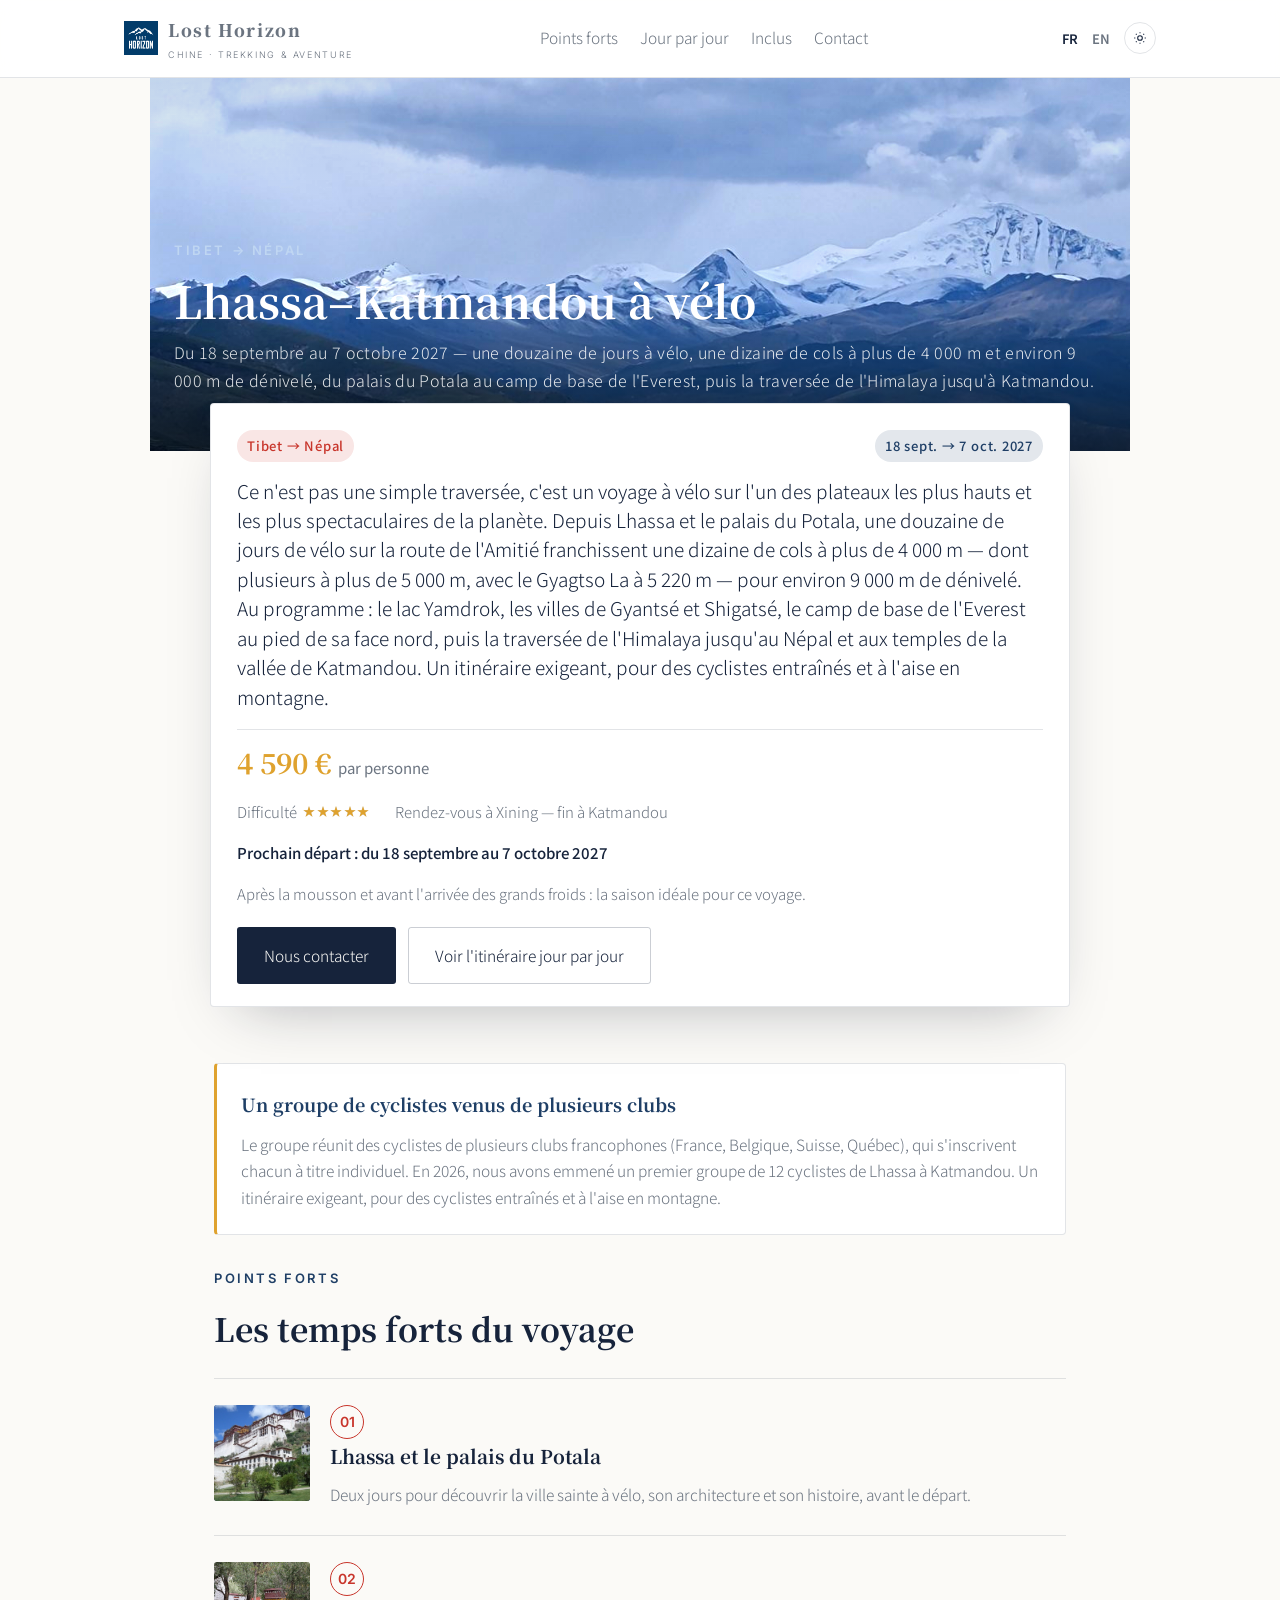
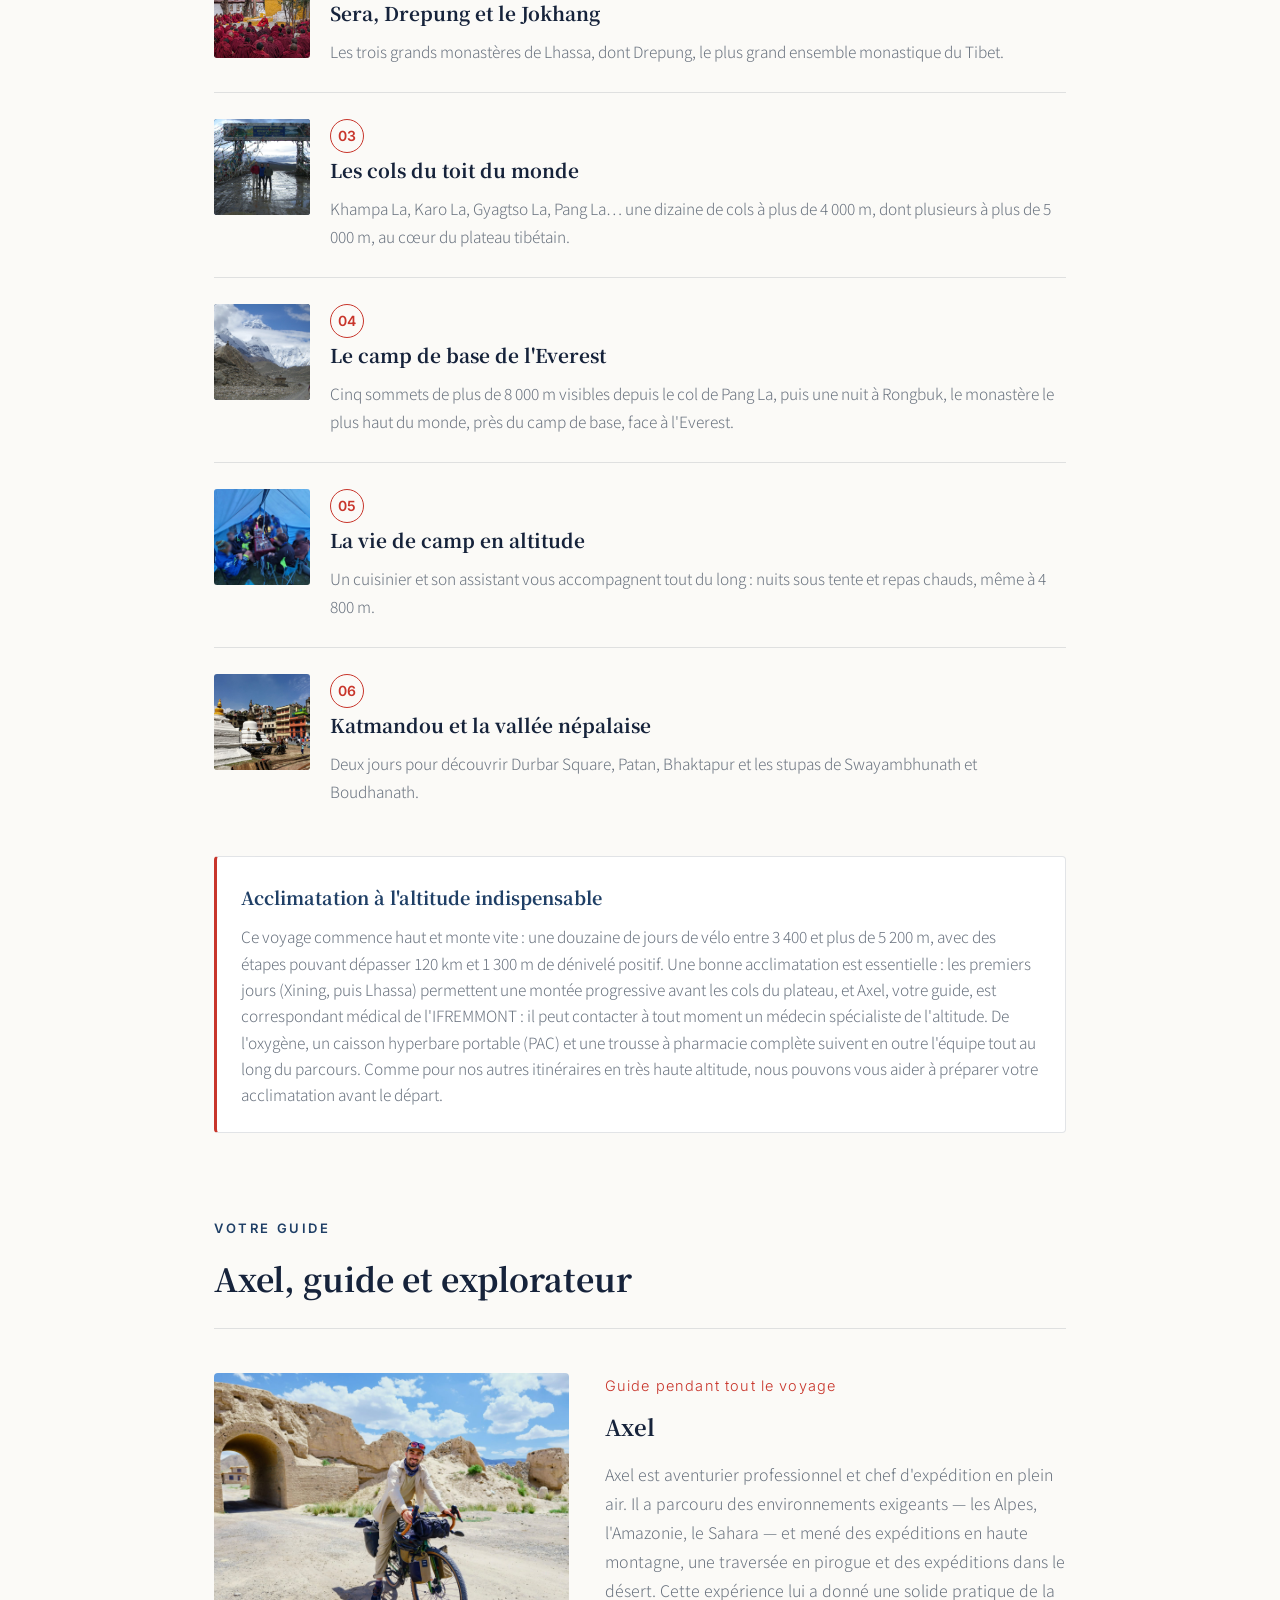
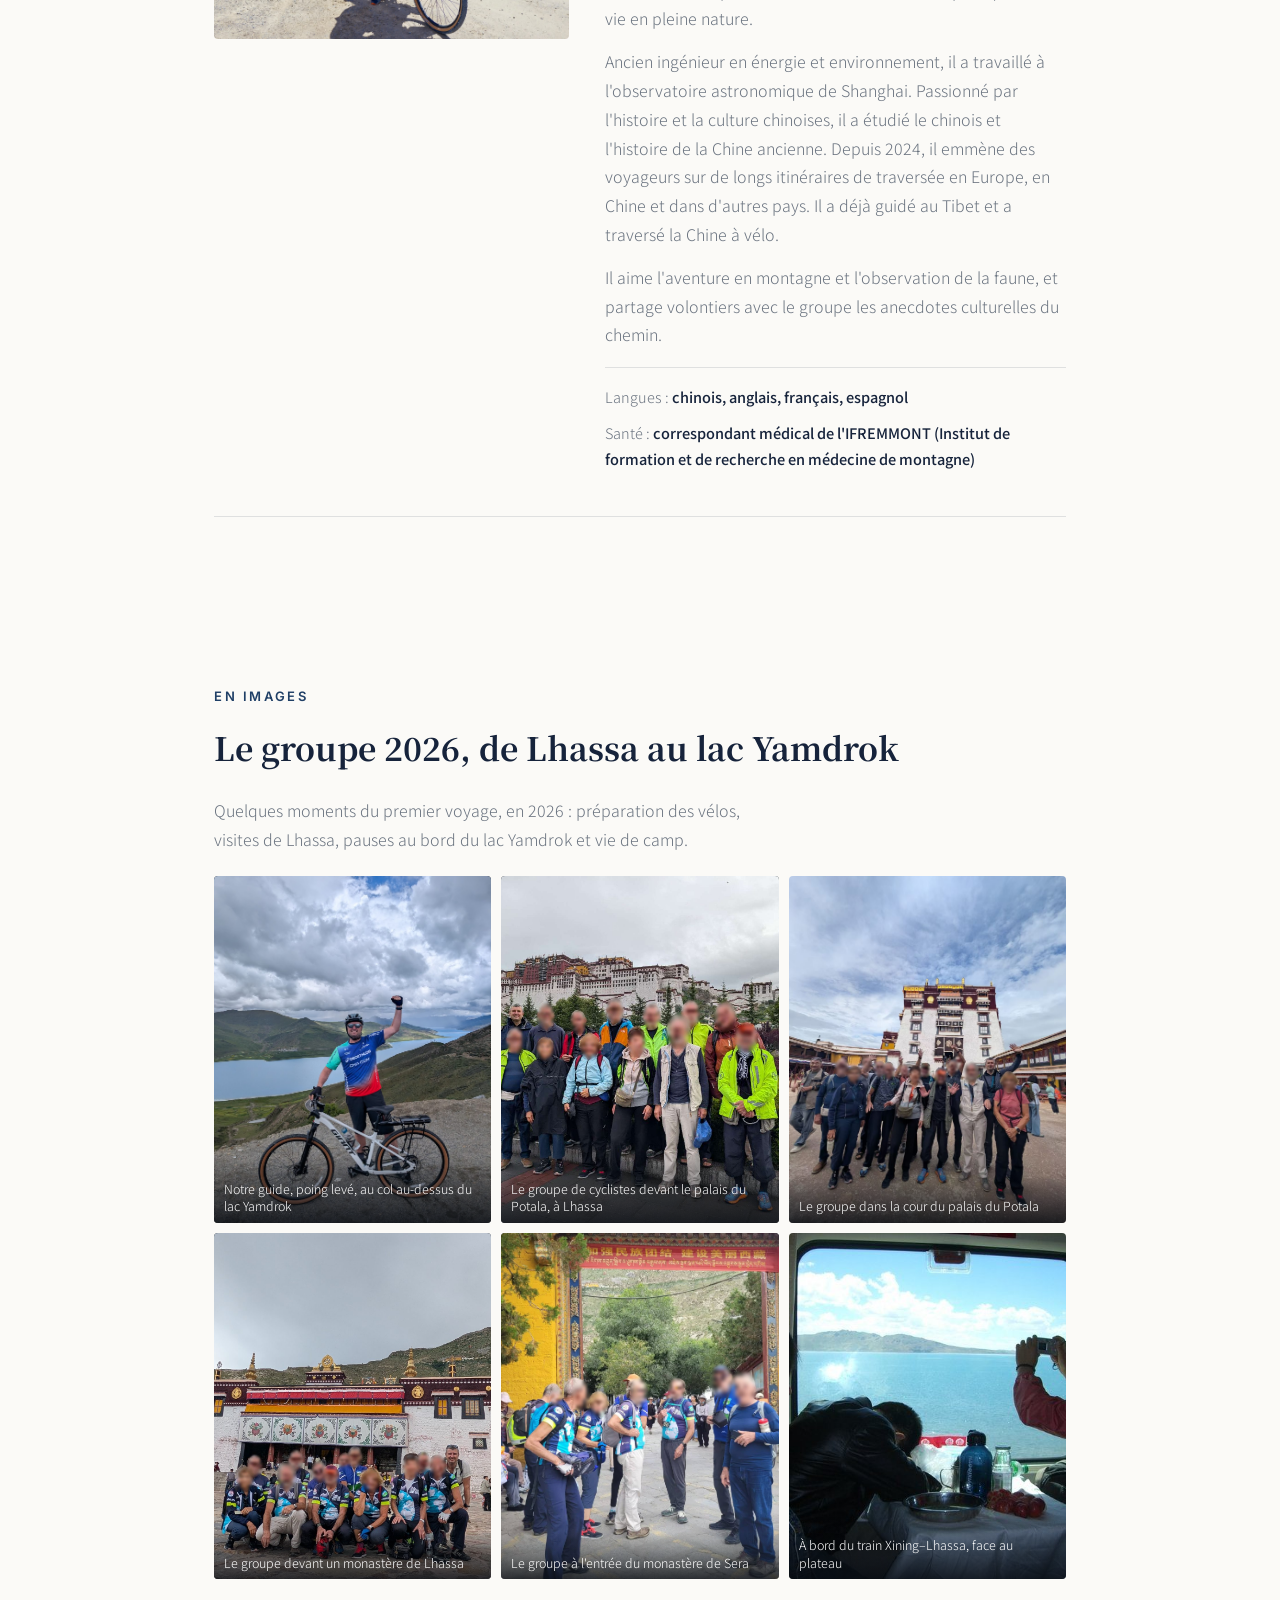
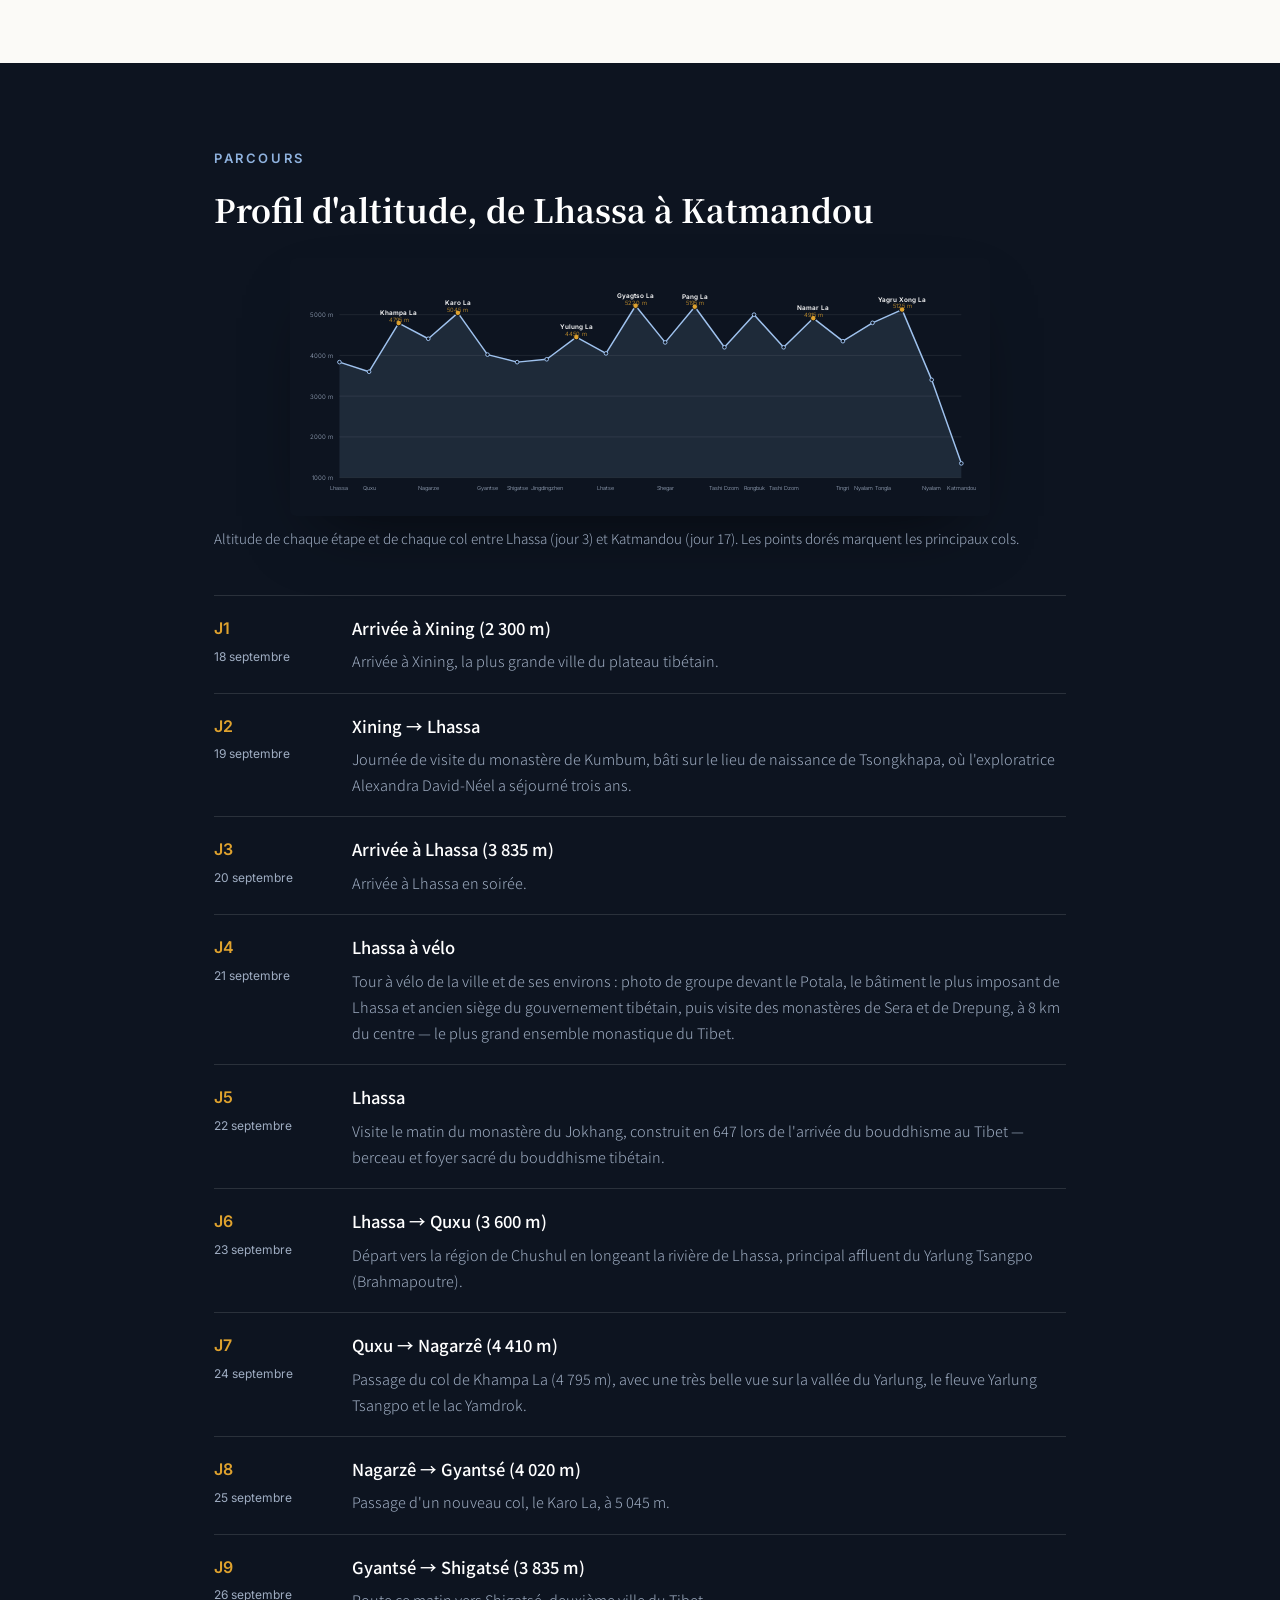
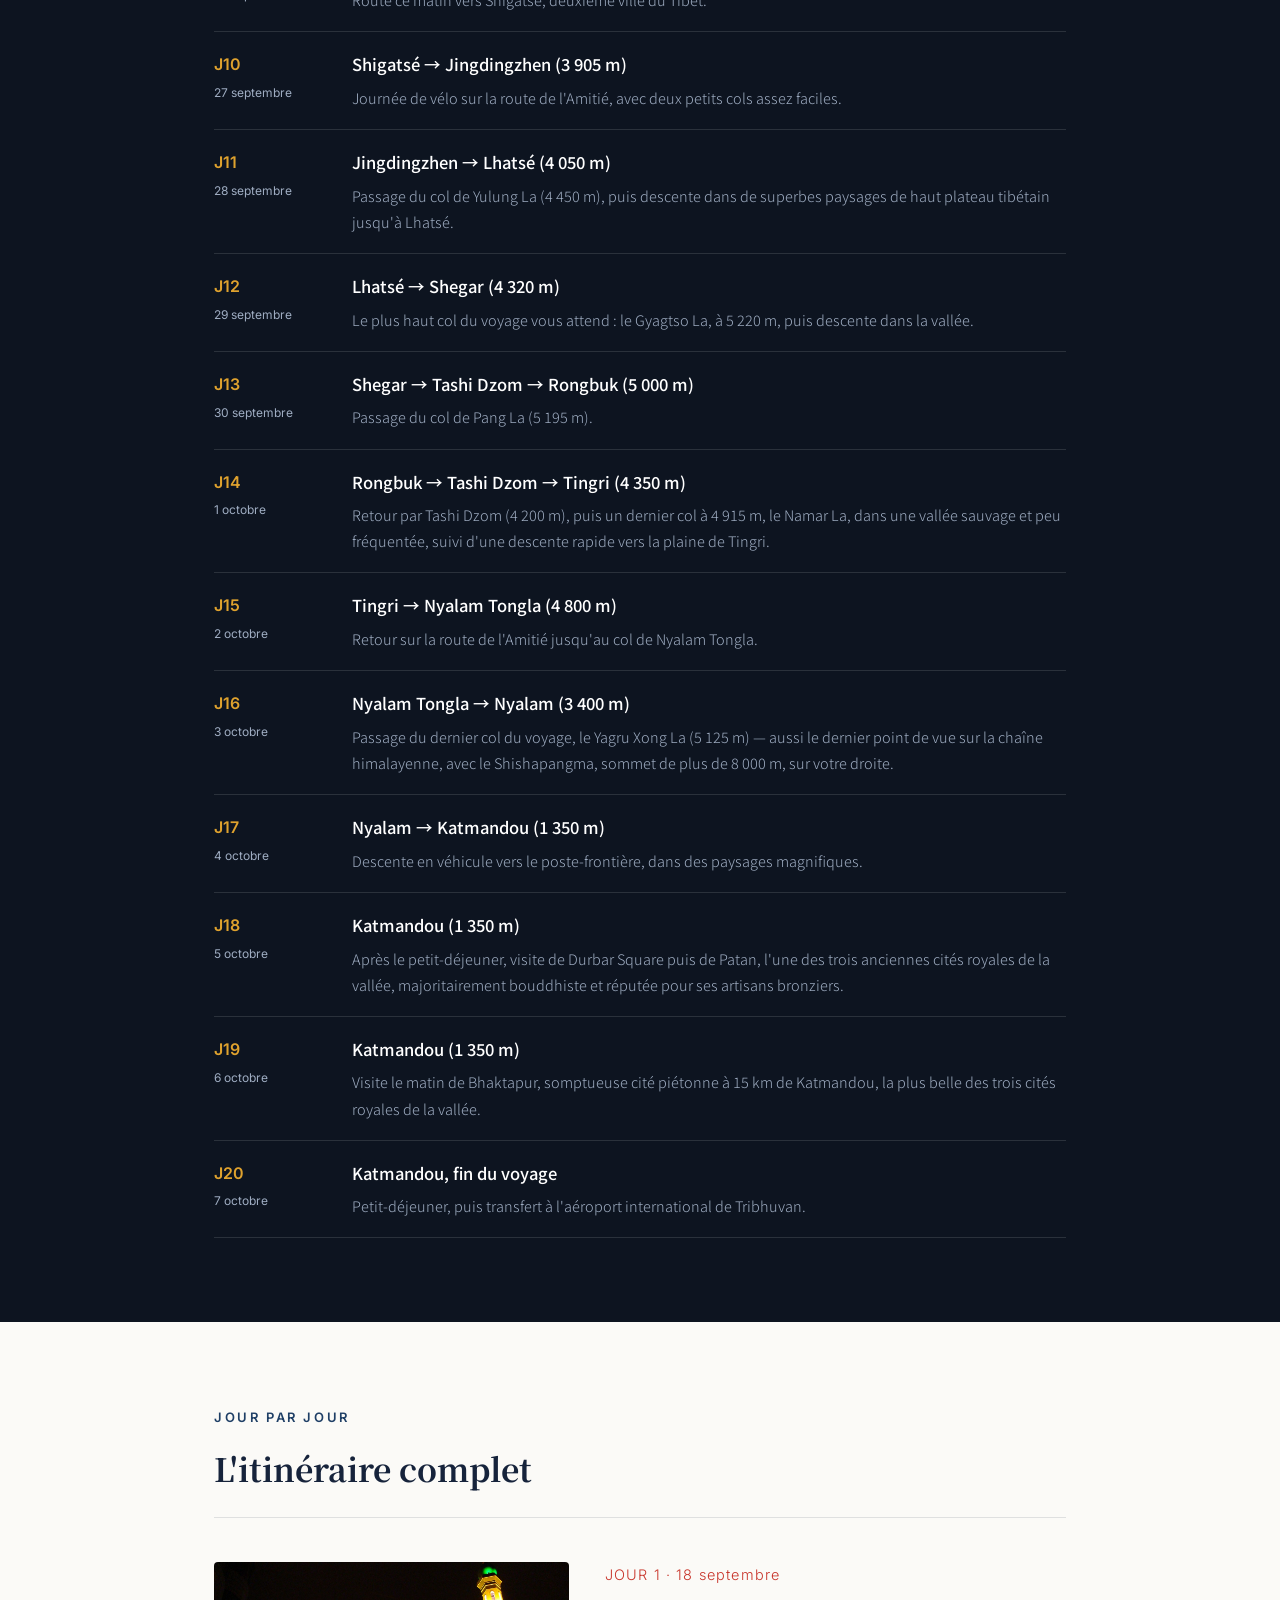
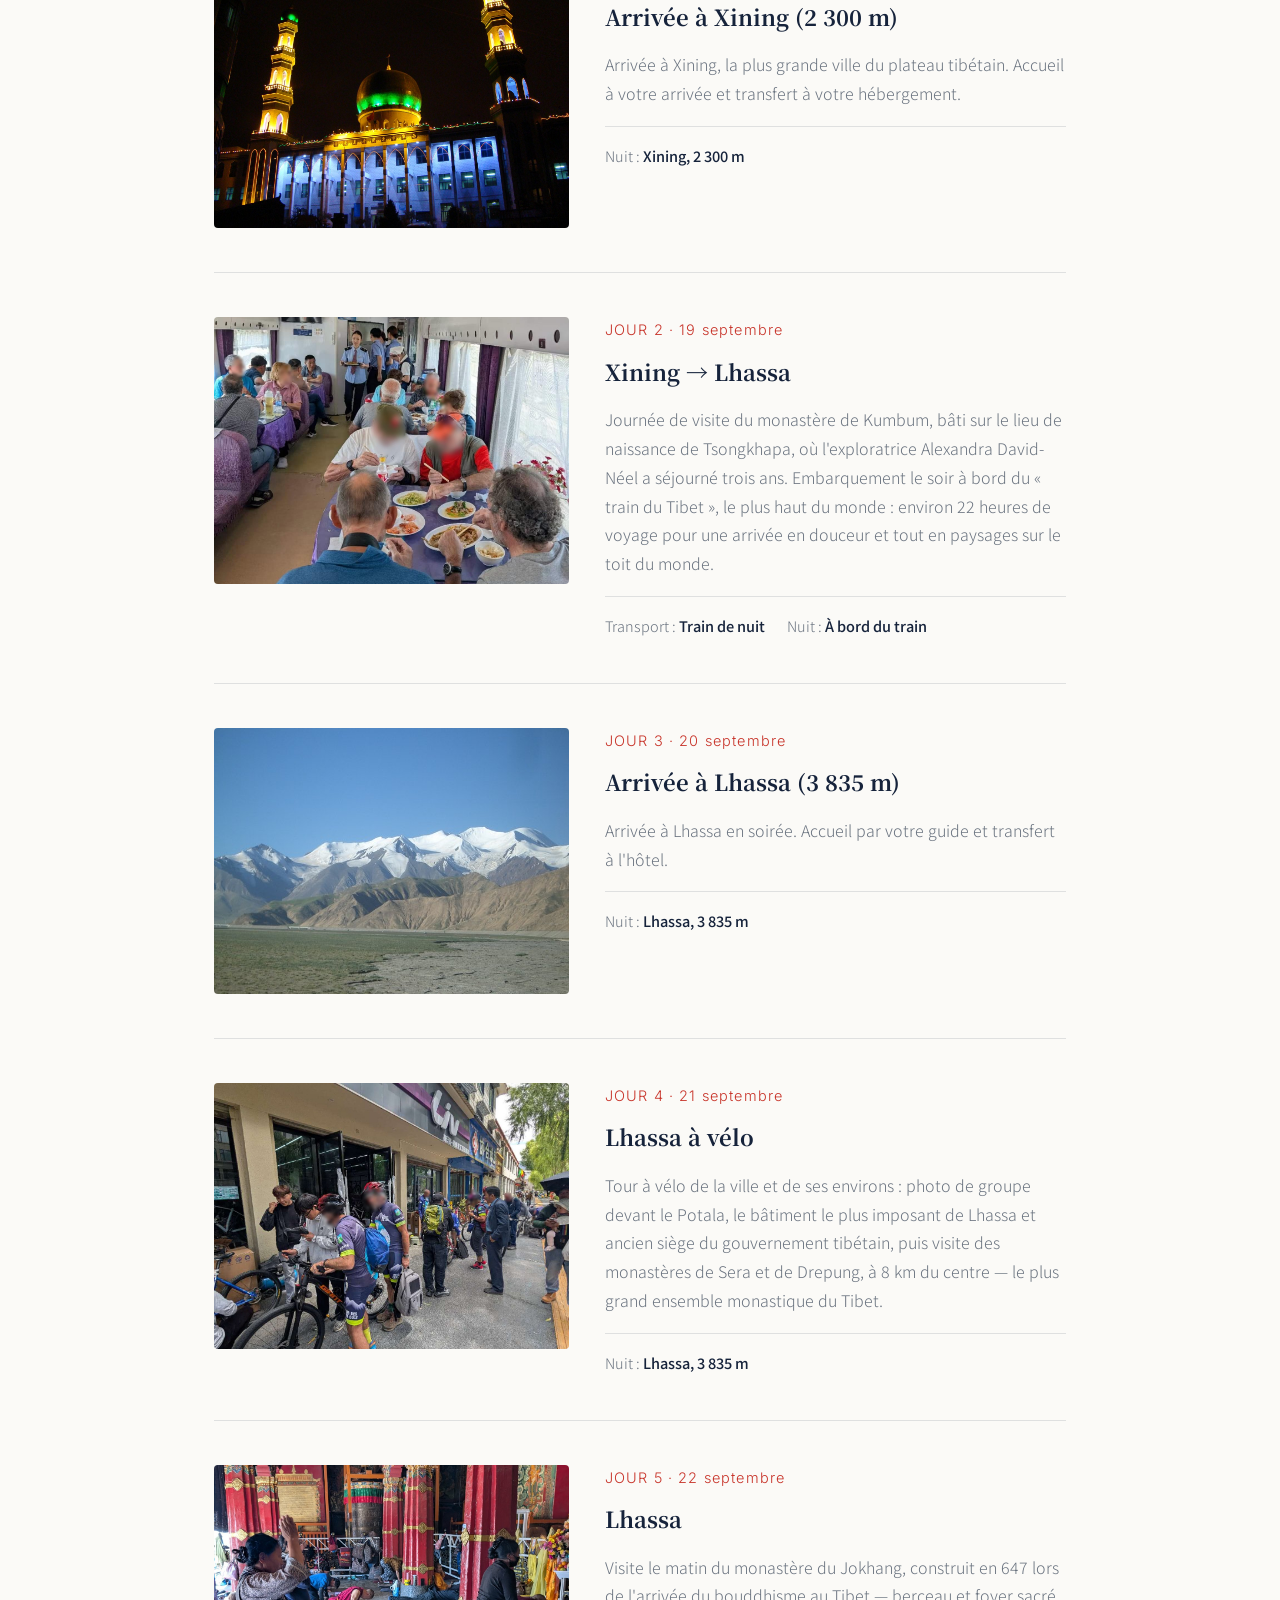
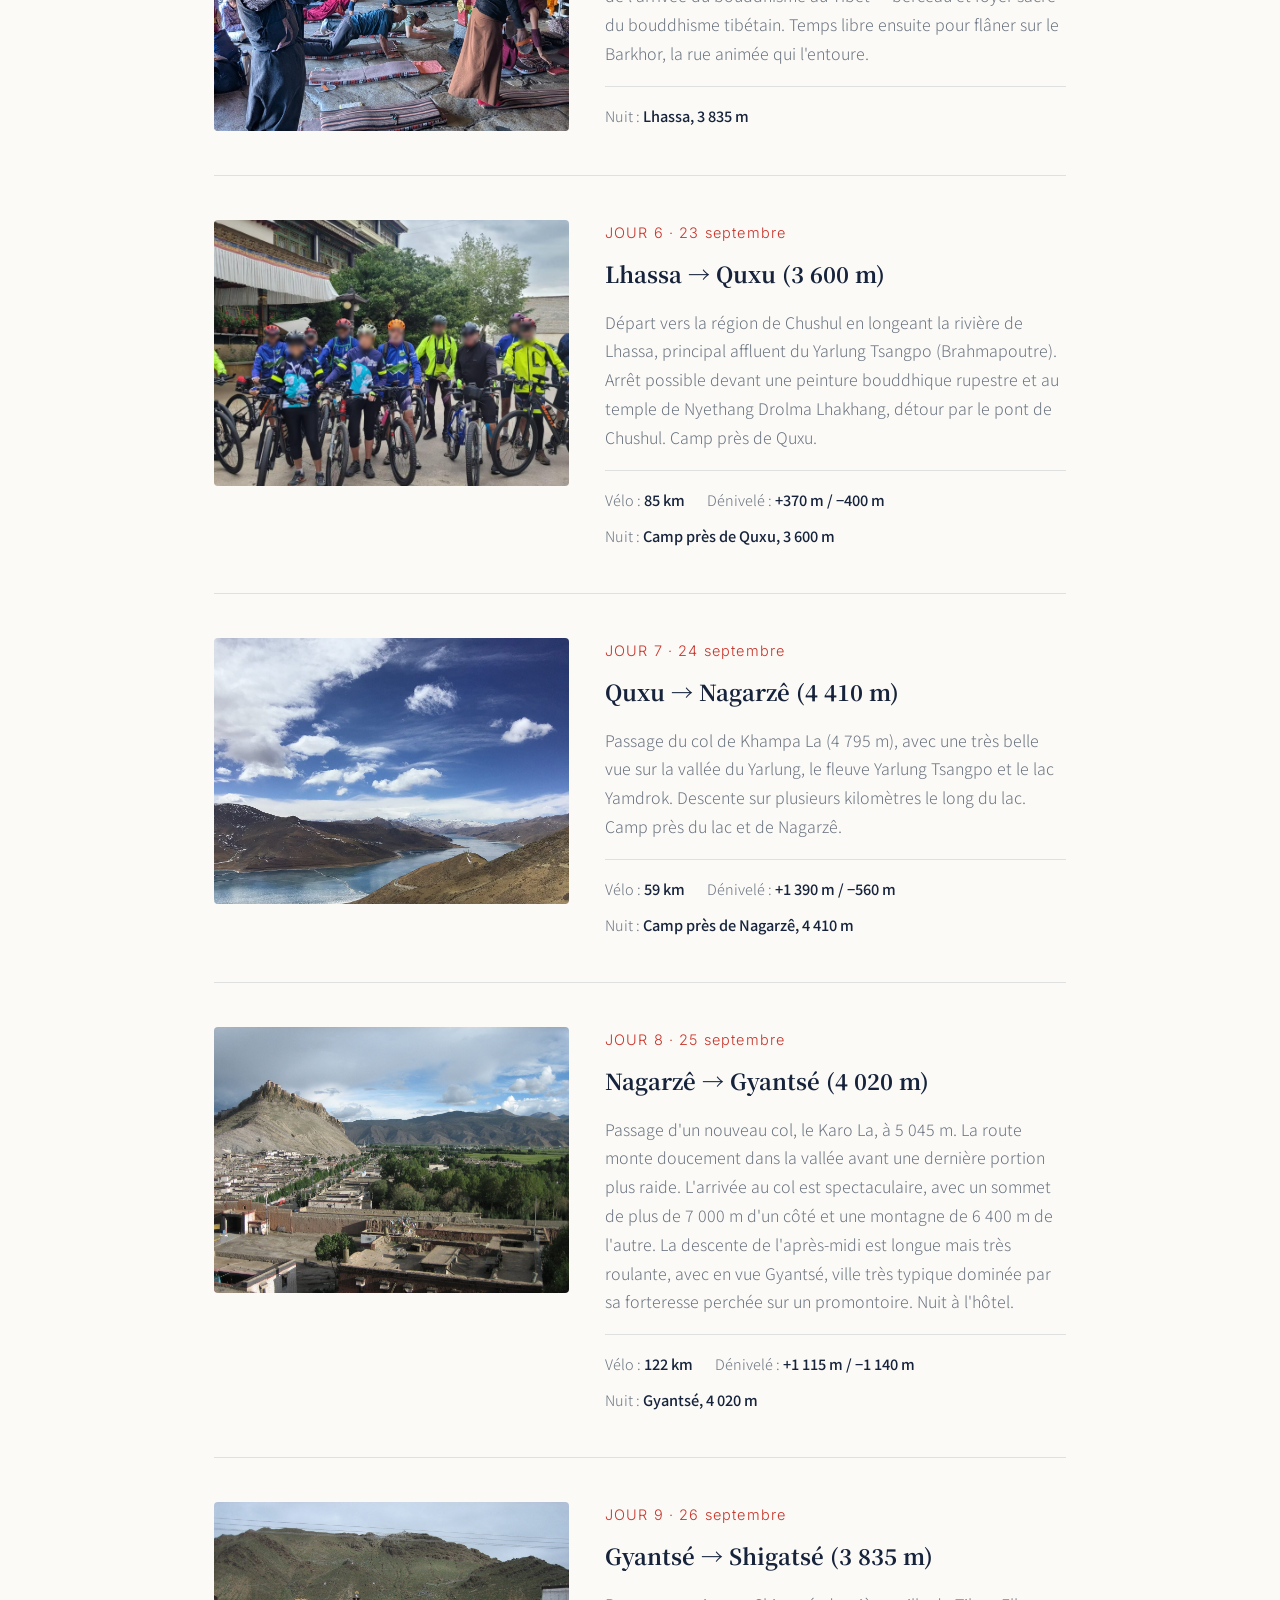
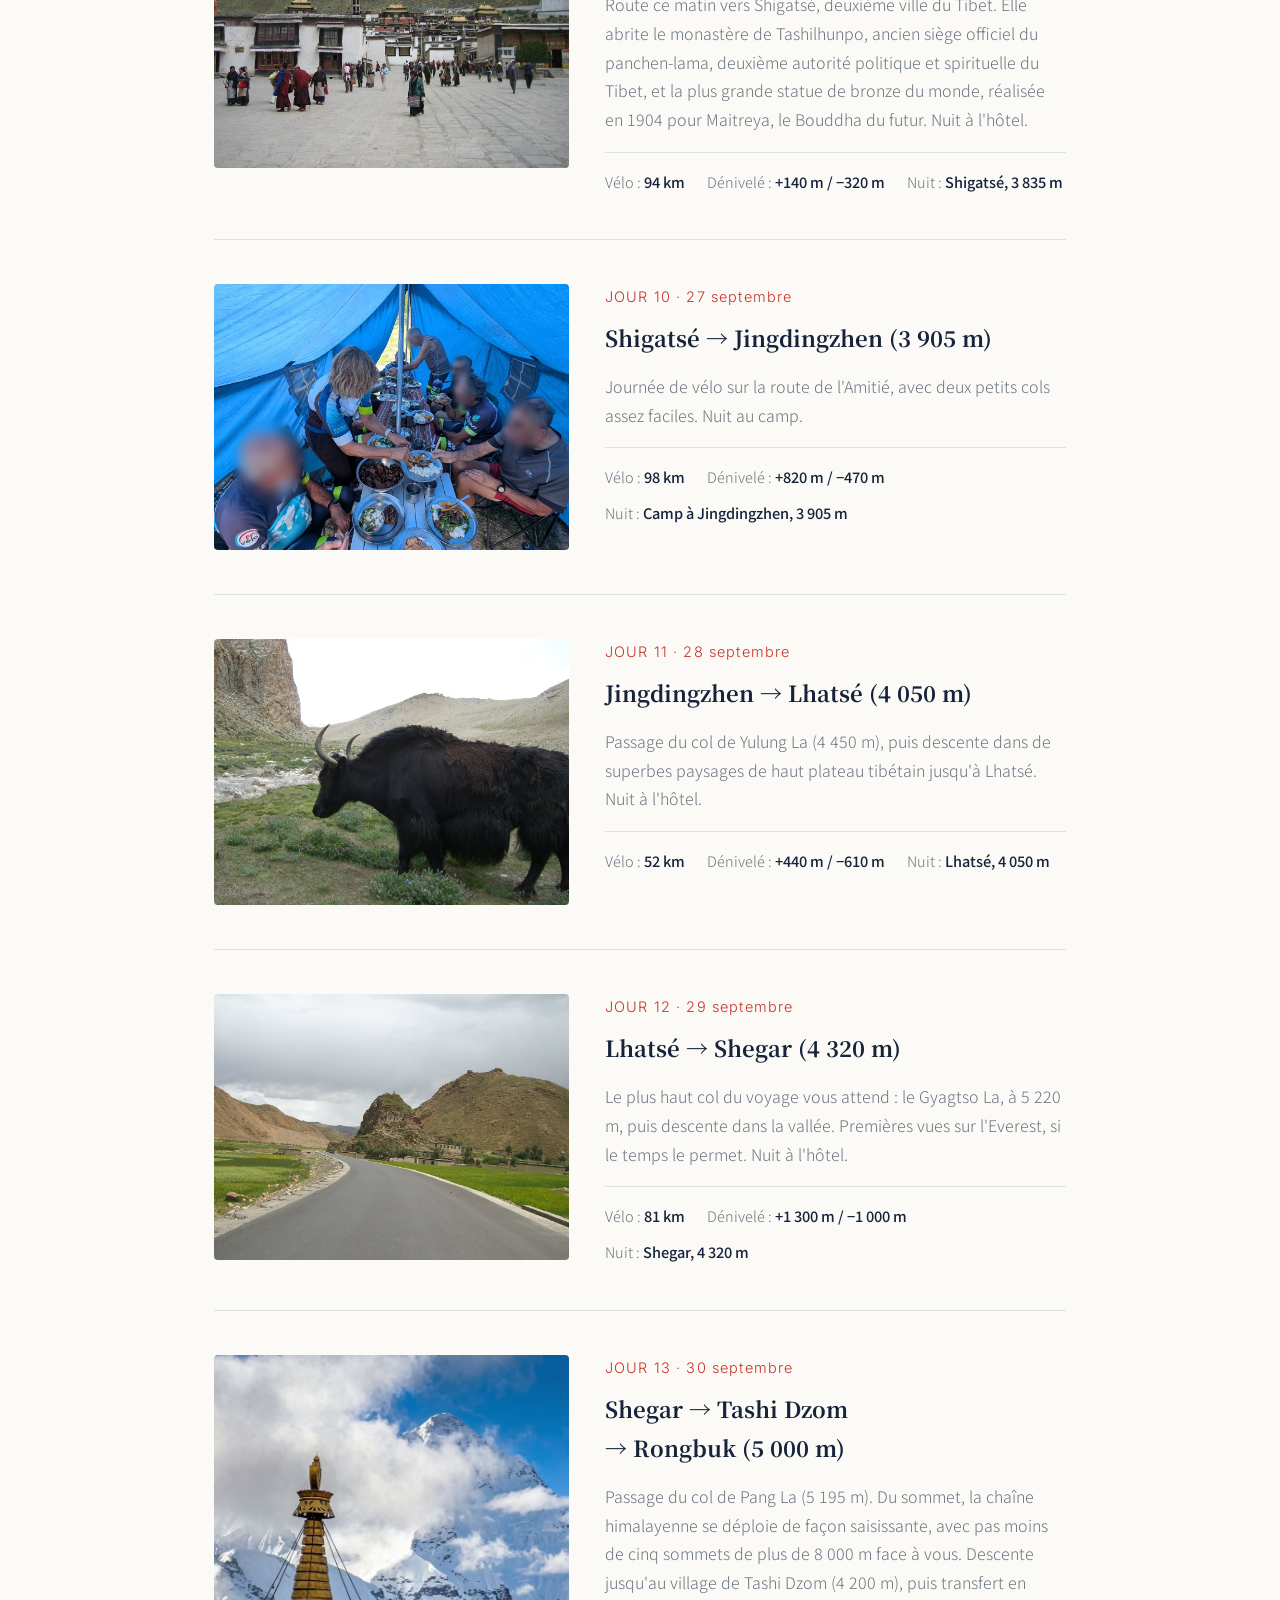
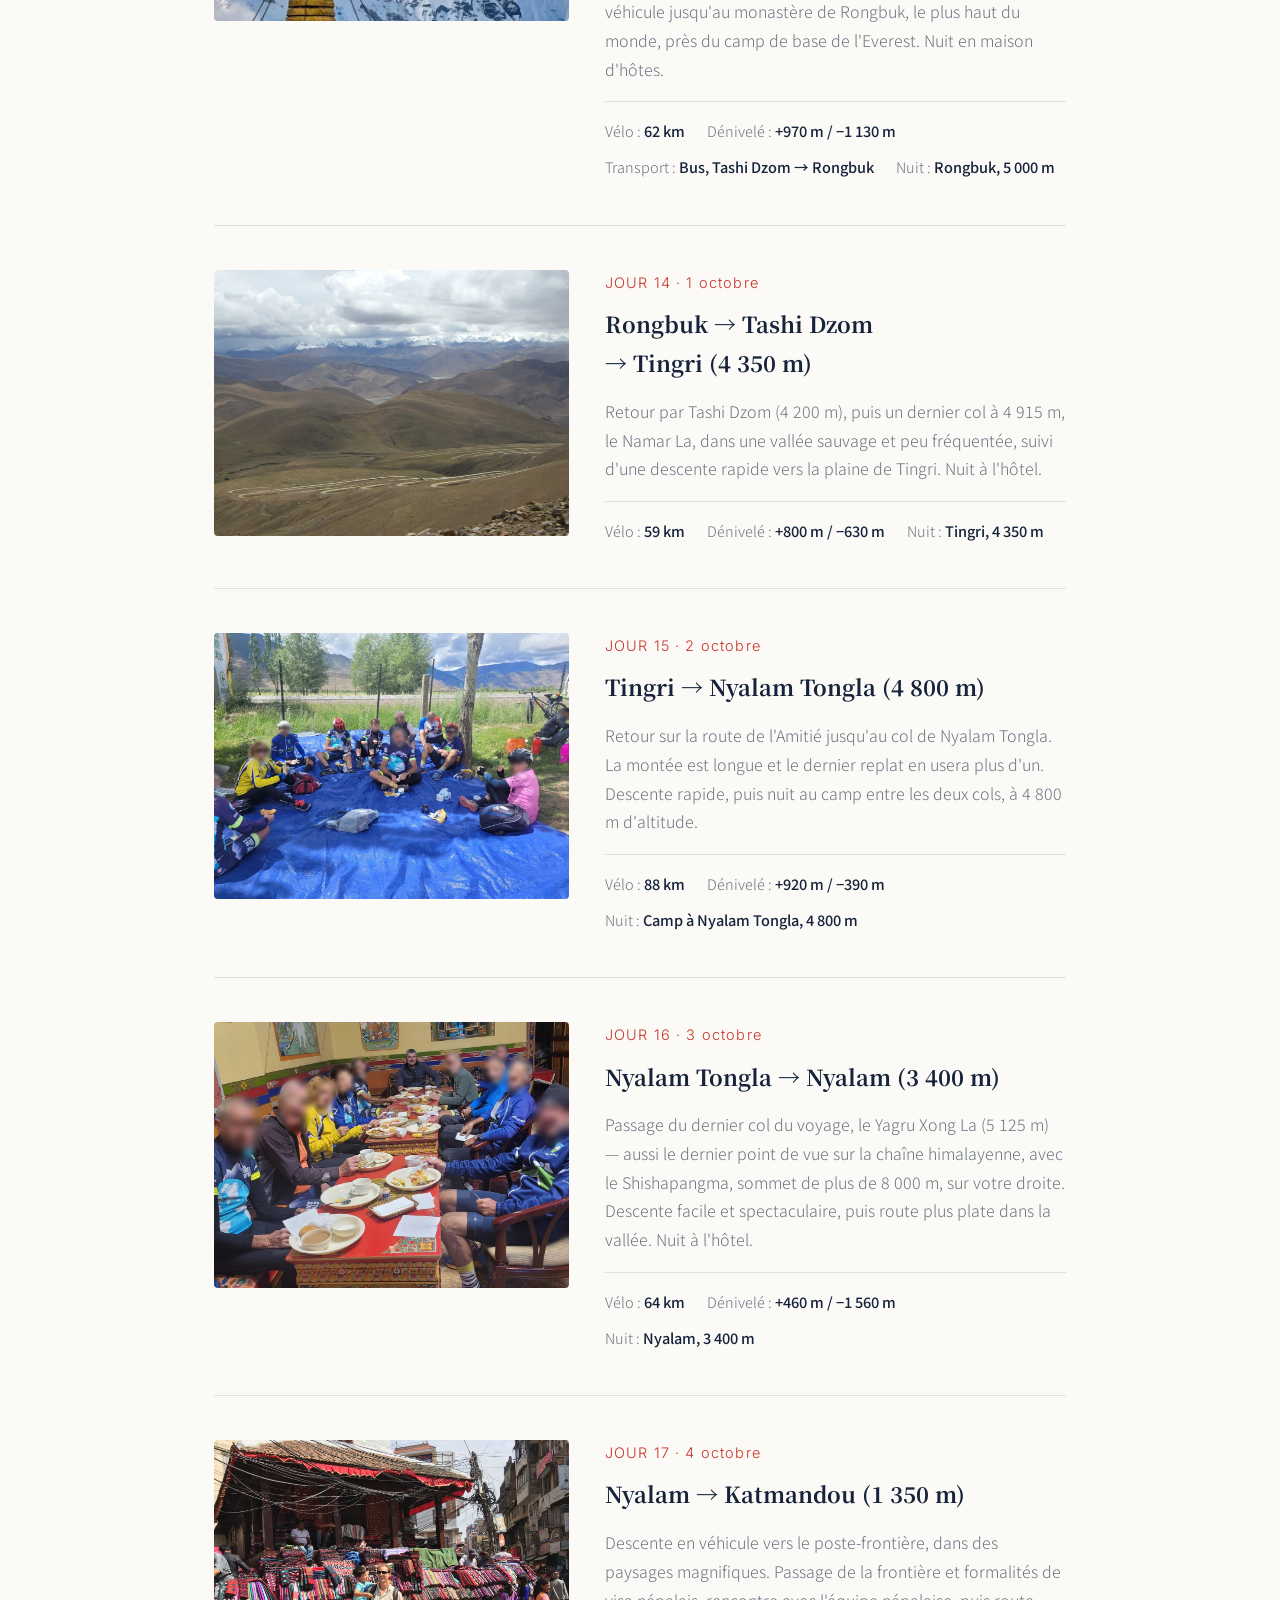
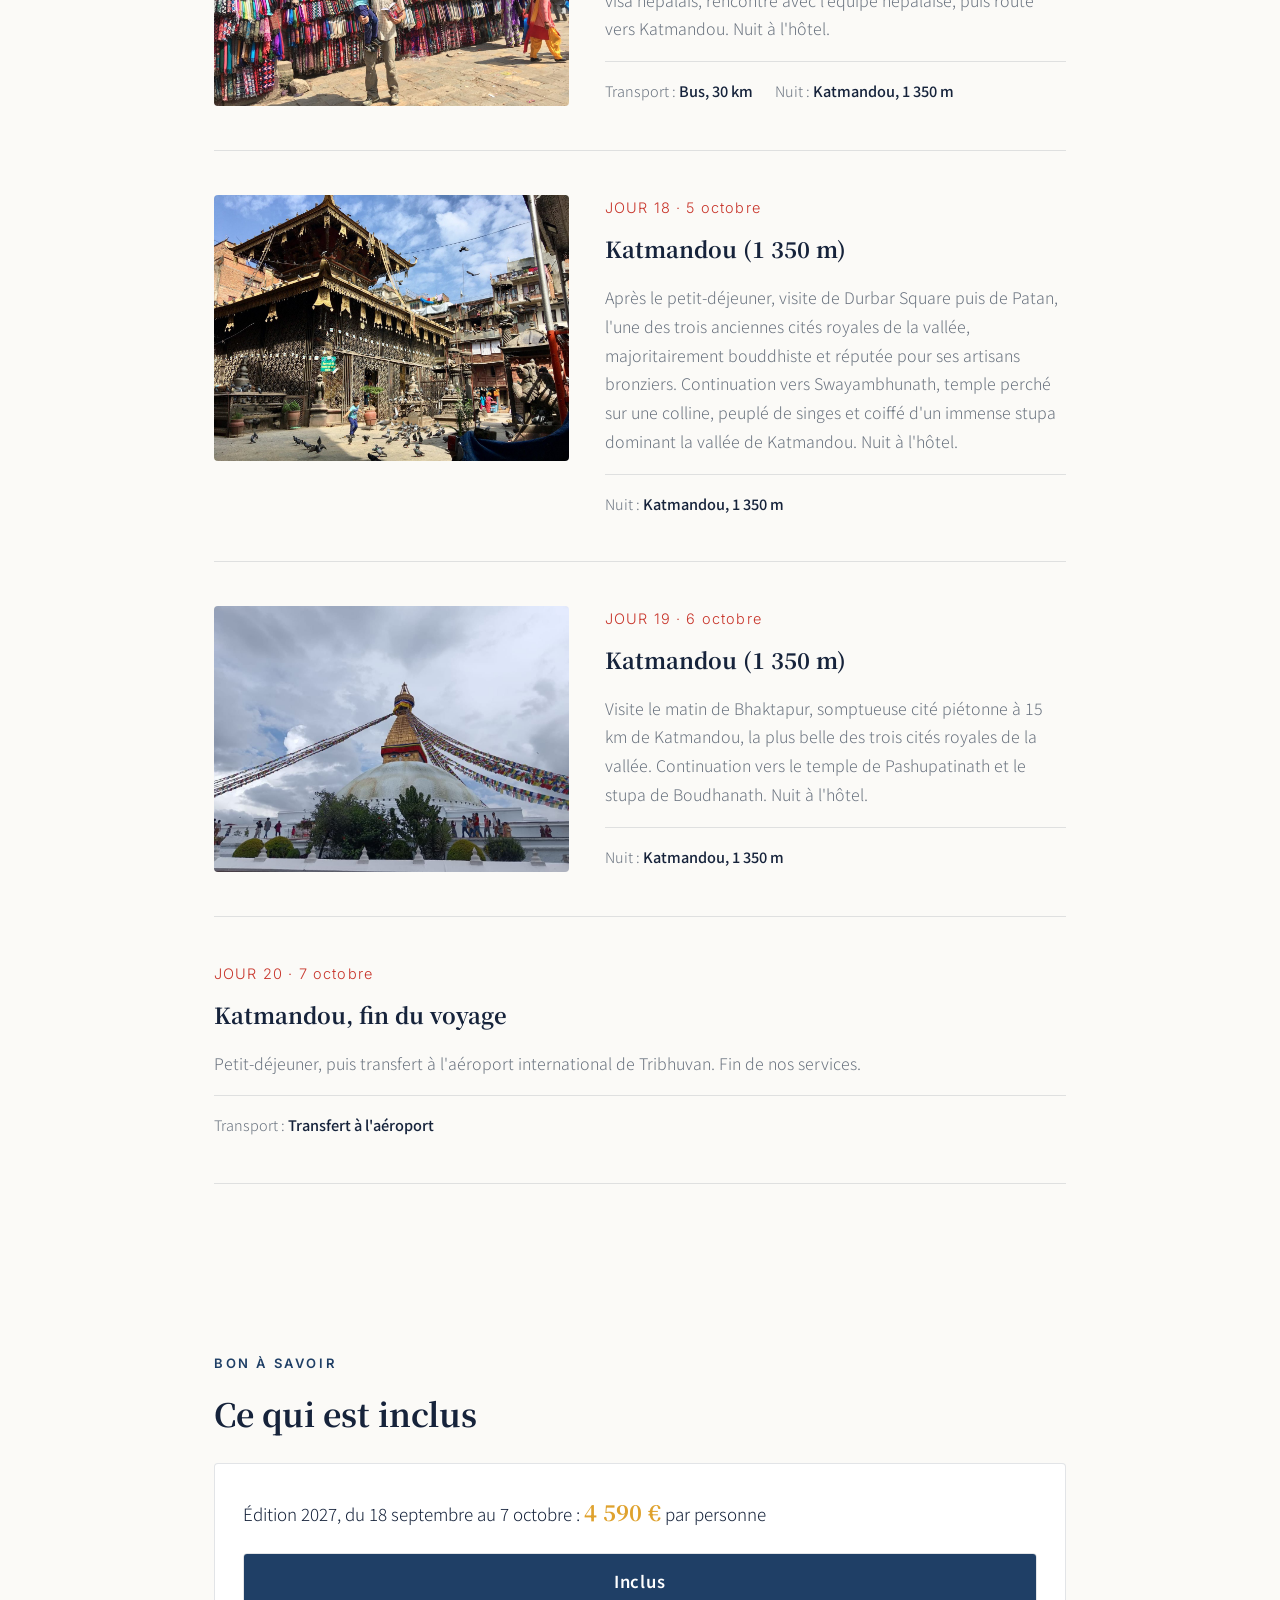
==== index.html @ 3e46ab36 "Profil d'altitude : passage à Tashi Dzom (4 200 m) avant et après Rongbuk ; altitudes dans les jours" ====
<!DOCTYPE html>
<html lang="fr" data-theme="light">
<head>
<meta charset="UTF-8">
<meta name="viewport" content="width=device-width, initial-scale=1">
<title>Lhassa–Katmandou à vélo — 20 jours / 19 nuits | Lost Horizon</title>
<meta name="description" content="Lhassa–Katmandou à vélo, du 18 septembre au 7 octobre 2027 : une dizaine de cols à plus de 4 000 m, le lac Yamdrok, le camp de base de l&#x27;Everest et la traversée de l&#x27;Himalaya jusqu&#x27;à Katmandou. Départ de Xining. 4 590 € par personne.">
<link rel="canonical" href="https://lhassa-katmandou.com/">
<link rel="alternate" hreflang="fr" href="https://lhassa-katmandou.com/">
<link rel="alternate" hreflang="en" href="https://lhassa-katmandou.com/en/">
<link rel="alternate" hreflang="x-default" href="https://lhassa-katmandou.com/">
<link rel="icon" href="/favicon.svg?v=2" type="image/svg+xml">
<link rel="icon" href="/favicon.ico?v=2" sizes="any">
<link rel="icon" type="image/png" sizes="32x32" href="/favicon-32.png?v=2">
<link rel="apple-touch-icon" href="/apple-touch-icon.png?v=2">
<meta property="og:type" content="website">
<meta property="og:site_name" content="Lost Horizon">
<meta property="og:title" content="Lhassa–Katmandou à vélo — 20 jours / 19 nuits | Lost Horizon">
<meta property="og:description" content="Lhassa–Katmandou à vélo, du 18 septembre au 7 octobre 2027 : une dizaine de cols à plus de 4 000 m, le lac Yamdrok, le camp de base de l&#x27;Everest et la traversée de l&#x27;Himalaya jusqu&#x27;à Katmandou. Départ de Xining. 4 590 € par personne.">
<meta property="og:url" content="https://lhassa-katmandou.com/">
<meta property="og:image" content="https://lhassa-katmandou.com/images/photo-11.jpg?v=2">
<meta property="og:locale" content="fr_FR">
<meta name="twitter:card" content="summary_large_image">
<meta name="twitter:title" content="Lhassa–Katmandou à vélo — 20 jours / 19 nuits | Lost Horizon">
<meta name="twitter:description" content="Lhassa–Katmandou à vélo, du 18 septembre au 7 octobre 2027 : une dizaine de cols à plus de 4 000 m, le lac Yamdrok, le camp de base de l&#x27;Everest et la traversée de l&#x27;Himalaya jusqu&#x27;à Katmandou. Départ de Xining. 4 590 € par personne.">
<meta name="twitter:image" content="https://lhassa-katmandou.com/images/photo-11.jpg?v=2">
<link rel="preconnect" href="https://fonts.googleapis.com">
<link rel="preconnect" href="https://fonts.gstatic.com" crossorigin>
<link rel="stylesheet" href="https://fonts.googleapis.com/css2?family=Noto+Serif+SC:wght@500;700;900&amp;family=Noto+Sans+SC:wght@300;400;500;600;700&amp;family=Inter:wght@500;600&amp;display=swap">
<link rel="stylesheet" href="/styles.css?v=6">
<script type="application/ld+json">
{
  "@context": "https://schema.org",
  "@type": "TouristTrip",
  "name": "Lhassa–Katmandou à vélo",
  "description": "Lhassa–Katmandou à vélo, du 18 septembre au 7 octobre 2027 : une dizaine de cols à plus de 4 000 m, le lac Yamdrok, le camp de base de l'Everest et la traversée de l'Himalaya jusqu'à Katmandou. Départ de Xining. 4 590 € par personne.",
  "url": "https://lhassa-katmandou.com/",
  "image": "https://lhassa-katmandou.com/images/photo-11.jpg?v=2",
  "inLanguage": "fr",
  "touristType": [
    "Cycling groups",
    "Adventure travellers"
  ],
  "provider": {
    "@type": "TravelAgency",
    "name": "Lost Horizon",
    "email": "contact@lhassa-katmandou.com"
  },
  "duration": "P20D",
  "offers": {
    "@type": "Offer",
    "price": "4590",
    "priceCurrency": "EUR",
    "url": "https://lhassa-katmandou.com/#fee"
  }
}
</script>
</head>
<body>

<header>
  <div class="nav">
    <a class="brandmark" href="/">
      <img src="/images/logo.png?v=2" alt="Lost Horizon">
      <span><b>Lost Horizon</b><span>CHINE · TREKKING &amp; AVENTURE</span></span>
    </a>
    <nav class="nav-links">
      <a href="#highlights">Points forts</a>
      <a href="#itinerary">Jour par jour</a>
      <a href="#fee">Inclus</a>
      <a href="#contact">Contact</a>
    </nav>
    <div style="display:flex;align-items:center;gap:8px;">
      <div class="lang-switch"><span class="current">FR</span><a href="/en/" hreflang="en" lang="en">EN</a></div>
      <button class="theme-toggle" id="themeToggle" aria-label="Changer de thème">
        <svg id="themeIcon" viewBox="0 0 24 24" fill="none" stroke="currentColor" stroke-width="1.8"><path d="M21 12.8A9 9 0 1 1 11.2 3a7 7 0 0 0 9.8 9.8Z"></path></svg>
      </button>
    </div>
  </div>
</header>

<main id="top">
  <div class="gallery" id="gallery">
    <div class="gallery-track" id="galleryTrack">
      <img fetchpriority="high" src="/images/photo-25.jpg?v=2" alt="Sommets enneigés au-dessus du lac Yamdrok">
      <img src="/images/photo-27.jpg?v=2" alt="Les vélos posés au bord du lac Yamdrok">
      <img src="/images/photo-05.jpg?v=2" alt="Stupa et glacier au col de Karo La">
      <img src="/images/photo-30.jpg?v=2" alt="La cour et les toits dorés du Jokhang, à Lhassa">
      <img src="/images/photo-24.jpg?v=2" alt="Le lac Yamdrok et ses collines verdoyantes">
      <img src="/images/photo-26.jpg?v=2" alt="Les rives du lac Yamdrok sous un grand ciel bleu">
    </div>
    <div class="gallery-overlay">
      <span class="cap">Tibet → Népal</span>
      <h1>Lhassa–Katmandou à vélo</h1>
      <p class="sub">Du 18 septembre au 7 octobre 2027 — une douzaine de jours à vélo, une dizaine de cols à plus de 4 000 m et environ 9 000 m de dénivelé, du palais du Potala au camp de base de l&#x27;Everest, puis la traversée de l&#x27;Himalaya jusqu&#x27;à Katmandou.</p>
    </div>
    <div class="gallery-dots" id="galleryDots"></div>
  </div>
  <div class="trip-card-summary">
    <div class="summary-tag-row">
      <span class="tag">Tibet → Népal</span>
      <span class="tag tag-navy">18 sept. → 7 oct. 2027</span>
    </div>
    <p class="summary-title">Ce n&#x27;est pas une simple traversée, c&#x27;est un voyage à vélo sur l&#x27;un des plateaux les plus hauts et les plus spectaculaires de la planète. Depuis Lhassa et le palais du Potala, une douzaine de jours de vélo sur la route de l&#x27;Amitié franchissent une dizaine de cols à plus de 4 000 m — dont plusieurs à plus de 5 000 m, avec le Gyagtso La à 5 220 m — pour environ 9 000 m de dénivelé. Au programme : le lac Yamdrok, les villes de Gyantsé et Shigatsé, le camp de base de l&#x27;Everest au pied de sa face nord, puis la traversée de l&#x27;Himalaya jusqu&#x27;au Népal et aux temples de la vallée de Katmandou. Un itinéraire exigeant, pour des cyclistes entraînés et à l&#x27;aise en montagne.</p>
    <div class="spec-box">
      <div class="trip-price">4 590 € <span>par personne</span></div>
      <div class="meta-row">
        <span class="meta-item">Difficulté <span class="star-rating" aria-label="difficulté 5 sur 5"><span class="star-bg">★★★★★</span><span class="star-fg" style="width:100%">★★★★★</span></span></span>
        <span class="meta-item">Rendez-vous à Xining — fin à Katmandou</span>
      </div>
      <div class="meta-item"><b style="color:var(--ink);font-weight:500;">Prochain départ : du 18 septembre au 7 octobre 2027</b></div>
      <div class="meta-item">Après la mousson et avant l&#x27;arrivée des grands froids : la saison idéale pour ce voyage.</div>
    </div>
    <div class="cta-row">
      <a href="#contact" class="btn btn-dark">Nous contacter</a>
      <a href="#itinerary" class="btn btn-line">Voir l&#x27;itinéraire jour par jour</a>
    </div>
  </div>

  <section id="highlights" style="padding-top:56px;">
    <div class="wrap-narrow">
      <div class="pillar-card" style="border-left:3px solid var(--gold);">
        <h3>Un groupe de cyclistes venus de plusieurs clubs</h3>
        <p>Le groupe réunit des cyclistes de plusieurs clubs francophones (France, Belgique, Suisse, Québec), qui s&#x27;inscrivent chacun à titre individuel. En 2026, nous avons emmené un premier groupe de 12 cyclistes de Lhassa à Katmandou. Un itinéraire exigeant, pour des cyclistes entraînés et à l&#x27;aise en montagne.</p>
      </div>
      <div class="cap section-eyebrow" style="margin-top:32px;">Points forts</div>
      <h2 class="section-title">Les temps forts du voyage</h2>
      <div class="hl-item">
        <div class="hl-photo"><img loading="lazy" decoding="async" src="/images/photo-18.jpg?v=2" alt="Le palais du Potala, à Lhassa" style="object-position:center top"></div>
        <div class="hl-body">
          <div class="hl-num">01</div>
          <h3>Lhassa et le palais du Potala</h3>
          <p>Deux jours pour découvrir la ville sainte à vélo, son architecture et son histoire, avant le départ.</p>
        </div>
      </div>
      <div class="hl-item">
        <div class="hl-photo"><img loading="lazy" decoding="async" src="/images/photo-32.jpg?v=2" alt="Moines en assemblée au monastère de Sera"></div>
        <div class="hl-body">
          <div class="hl-num">02</div>
          <h3>Sera, Drepung et le Jokhang</h3>
          <p>Les trois grands monastères de Lhassa, dont Drepung, le plus grand ensemble monastique du Tibet.</p>
        </div>
      </div>
      <div class="hl-item">
        <div class="hl-photo"><img loading="lazy" decoding="async" src="/images/photo-21.jpg?v=2" alt="Cyclistes sous les drapeaux de prière d&#x27;un col" style="object-position:center top"></div>
        <div class="hl-body">
          <div class="hl-num">03</div>
          <h3>Les cols du toit du monde</h3>
          <p>Khampa La, Karo La, Gyagtso La, Pang La… une dizaine de cols à plus de 4 000 m, dont plusieurs à plus de 5 000 m, au cœur du plateau tibétain.</p>
        </div>
      </div>
      <div class="hl-item">
        <div class="hl-photo"><img loading="lazy" decoding="async" src="/images/photo-11.jpg?v=2" alt="La face nord de l&#x27;Everest depuis Rongbuk" style="object-position:center top"></div>
        <div class="hl-body">
          <div class="hl-num">04</div>
          <h3>Le camp de base de l&#x27;Everest</h3>
          <p>Cinq sommets de plus de 8 000 m visibles depuis le col de Pang La, puis une nuit à Rongbuk, le monastère le plus haut du monde, près du camp de base, face à l&#x27;Everest.</p>
        </div>
      </div>
      <div class="hl-item">
        <div class="hl-photo"><img loading="lazy" decoding="async" src="/images/photo-08.jpg?v=2" alt="Repas sous la tente au camp"></div>
        <div class="hl-body">
          <div class="hl-num">05</div>
          <h3>La vie de camp en altitude</h3>
          <p>Un cuisinier et son assistant vous accompagnent tout du long : nuits sous tente et repas chauds, même à 4 800 m.</p>
        </div>
      </div>
      <div class="hl-item">
        <div class="hl-photo"><img loading="lazy" decoding="async" src="/images/photo-12.jpg?v=2" alt="Stupas et maisons anciennes de la vallée de Katmandou"></div>
        <div class="hl-body">
          <div class="hl-num">06</div>
          <h3>Katmandou et la vallée népalaise</h3>
          <p>Deux jours pour découvrir Durbar Square, Patan, Bhaktapur et les stupas de Swayambhunath et Boudhanath.</p>
        </div>
      </div>
      <div class="pillar-card" style="margin-top:24px;border-left:3px solid var(--red);">
        <h3>Acclimatation à l&#x27;altitude indispensable</h3>
        <p>Ce voyage commence haut et monte vite : une douzaine de jours de vélo entre 3 400 et plus de 5 200 m, avec des étapes pouvant dépasser 120 km et 1 300 m de dénivelé positif. Une bonne acclimatation est essentielle : les premiers jours (Xining, puis Lhassa) permettent une montée progressive avant les cols du plateau, et Axel, votre guide, est correspondant médical de l&#x27;IFREMMONT : il peut contacter à tout moment un médecin spécialiste de l&#x27;altitude. De l&#x27;oxygène, un caisson hyperbare portable (PAC) et une trousse à pharmacie complète suivent en outre l&#x27;équipe tout au long du parcours. Comme pour nos autres itinéraires en très haute altitude, nous pouvons vous aider à préparer votre acclimatation avant le départ.</p>
      </div>
    </div>
  </section>

  <section id="guide" style="padding-top:0;">
    <div class="wrap-narrow">
      <div class="cap section-eyebrow">Votre guide</div>
      <h2 class="section-title">Axel, guide et explorateur</h2>
      <div class="day-card" style="border-bottom:1px solid var(--border);">
        <div class="day-photo"><img loading="lazy" decoding="async" src="/images/guide-axel-paysage.jpg" alt="Axel, notre guide, souriant à vélo, chargé pour le voyage, devant d&#x27;anciennes ruines en terre"></div>
        <div>
          <div class="day-num">Guide pendant tout le voyage</div>
          <h3>Axel</h3>
          <p class="desc">Axel est aventurier professionnel et chef d&#x27;expédition en plein air. Il a parcouru des environnements exigeants — les Alpes, l&#x27;Amazonie, le Sahara — et mené des expéditions en haute montagne, une traversée en pirogue et des expéditions dans le désert. Cette expérience lui a donné une solide pratique de la vie en pleine nature.</p>
          <p class="desc">Ancien ingénieur en énergie et environnement, il a travaillé à l&#x27;observatoire astronomique de Shanghai. Passionné par l&#x27;histoire et la culture chinoises, il a étudié le chinois et l&#x27;histoire de la Chine ancienne. Depuis 2024, il emmène des voyageurs sur de longs itinéraires de traversée en Europe, en Chine et dans d&#x27;autres pays. Il a déjà guidé au Tibet et a traversé la Chine à vélo.</p>
          <p class="desc">Il aime l&#x27;aventure en montagne et l&#x27;observation de la faune, et partage volontiers avec le groupe les anecdotes culturelles du chemin.</p>
          <div class="day-stats">
            <div class="day-stat">Langues : <b>chinois, anglais, français, espagnol</b></div>
            <div class="day-stat">Santé : <b>correspondant médical de l&#x27;IFREMMONT (Institut de formation et de recherche en médecine de montagne)</b></div>
          </div>
        </div>
      </div>
    </div>
  </section>

  <section id="photos">
    <div class="wrap-narrow">
      <div class="cap section-eyebrow">En images</div>
      <h2 class="section-title">Le groupe 2026, de Lhassa au lac Yamdrok</h2>
      <p style="color:var(--muted);font-size:16px;max-width:60ch;margin-bottom:22px;">Quelques moments du premier voyage, en 2026 : préparation des vélos, visites de Lhassa, pauses au bord du lac Yamdrok et vie de camp.</p>
      <div class="photo-grid">
        <figure><img loading="lazy" decoding="async" src="/images/photo-28.jpg?v=2" alt="Notre guide, poing levé, au col au-dessus du lac Yamdrok"><figcaption>Notre guide, poing levé, au col au-dessus du lac Yamdrok</figcaption></figure>
        <figure><img loading="lazy" decoding="async" src="/images/photo-01.jpg?v=2" alt="Le groupe de cyclistes devant le palais du Potala, à Lhassa"><figcaption>Le groupe de cyclistes devant le palais du Potala, à Lhassa</figcaption></figure>
        <figure><img loading="lazy" decoding="async" src="/images/photo-37.jpg?v=2" alt="Le groupe dans la cour du palais du Potala"><figcaption>Le groupe dans la cour du palais du Potala</figcaption></figure>
        <figure><img loading="lazy" decoding="async" src="/images/photo-03.jpg?v=2" alt="Le groupe devant un monastère de Lhassa"><figcaption>Le groupe devant un monastère de Lhassa</figcaption></figure>
        <figure><img loading="lazy" decoding="async" src="/images/photo-36.jpg?v=2" alt="Le groupe à l&#x27;entrée du monastère de Sera"><figcaption>Le groupe à l&#x27;entrée du monastère de Sera</figcaption></figure>
        <figure><img loading="lazy" decoding="async" src="/images/photo-17.jpg?v=2" alt="À bord du train Xining–Lhassa, face au plateau"><figcaption>À bord du train Xining–Lhassa, face au plateau</figcaption></figure>
      </div>
    </div>
  </section>

  <section id="map">
    <div class="wrap-narrow">
      <div class="cap section-eyebrow">Parcours</div>
      <h2 class="section-title">Profil d&#x27;altitude, de Lhassa à Katmandou</h2>
      <div class="map-photo map-photo-lg" style="background:#0D1420;padding:18px 14px 8px;">
        <svg viewBox="0 0 1100 380" style="width:100%;height:auto;display:block;" role="img" aria-label="Profil d'altitude de Lhassa à Katmandou">
  <line x1="58" y1="330.0" x2="1076.0" y2="330.0" stroke="rgba(255,255,255,0.12)" stroke-width="1"></line><text x="48" y="334.0" text-anchor="end" font-family="Inter,sans-serif" font-size="10" fill="#9FADC2">1000 m</text><line x1="58" y1="263.3" x2="1076.0" y2="263.3" stroke="rgba(255,255,255,0.12)" stroke-width="1"></line><text x="48" y="267.3" text-anchor="end" font-family="Inter,sans-serif" font-size="10" fill="#9FADC2">2000 m</text><line x1="58" y1="196.7" x2="1076.0" y2="196.7" stroke="rgba(255,255,255,0.12)" stroke-width="1"></line><text x="48" y="200.7" text-anchor="end" font-family="Inter,sans-serif" font-size="10" fill="#9FADC2">3000 m</text><line x1="58" y1="130.0" x2="1076.0" y2="130.0" stroke="rgba(255,255,255,0.12)" stroke-width="1"></line><text x="48" y="134.0" text-anchor="end" font-family="Inter,sans-serif" font-size="10" fill="#9FADC2">4000 m</text><line x1="58" y1="63.3" x2="1076.0" y2="63.3" stroke="rgba(255,255,255,0.12)" stroke-width="1"></line><text x="48" y="67.3" text-anchor="end" font-family="Inter,sans-serif" font-size="10" fill="#9FADC2">5000 m</text>
  <polygon points="58.0,330.0 58.0,141.0 106.5,156.7 155.0,77.0 203.4,102.7 251.9,60.3 300.4,128.7 348.9,141.0 397.3,136.3 445.8,100.0 494.3,126.7 542.8,48.7 591.2,108.7 639.7,50.3 688.2,116.7 736.7,63.3 785.1,116.7 833.6,69.0 882.1,106.7 930.6,76.7 979.0,55.0 1027.5,170.0 1076.0,306.7 1076.0,330.0" fill="#9FC2EE" fill-opacity="0.12"></polygon>
  <polyline points="58.0,141.0 106.5,156.7 155.0,77.0 203.4,102.7 251.9,60.3 300.4,128.7 348.9,141.0 397.3,136.3 445.8,100.0 494.3,126.7 542.8,48.7 591.2,108.7 639.7,50.3 688.2,116.7 736.7,63.3 785.1,116.7 833.6,69.0 882.1,106.7 930.6,76.7 979.0,55.0 1027.5,170.0 1076.0,306.7" fill="none" stroke="#9FC2EE" stroke-width="2.4" stroke-linejoin="round" stroke-linecap="round"></polyline>
  <circle cx="58.0" cy="141.0" r="3" fill="#0D1420" stroke="#9FC2EE" stroke-width="1.6"></circle><circle cx="106.5" cy="156.7" r="3" fill="#0D1420" stroke="#9FC2EE" stroke-width="1.6"></circle><circle cx="155.0" cy="77.0" r="4.5" fill="#DFA22E" stroke="#0D1420" stroke-width="1.6"></circle><circle cx="203.4" cy="102.7" r="3" fill="#0D1420" stroke="#9FC2EE" stroke-width="1.6"></circle><circle cx="251.9" cy="60.3" r="4.5" fill="#DFA22E" stroke="#0D1420" stroke-width="1.6"></circle><circle cx="300.4" cy="128.7" r="3" fill="#0D1420" stroke="#9FC2EE" stroke-width="1.6"></circle><circle cx="348.9" cy="141.0" r="3" fill="#0D1420" stroke="#9FC2EE" stroke-width="1.6"></circle><circle cx="397.3" cy="136.3" r="3" fill="#0D1420" stroke="#9FC2EE" stroke-width="1.6"></circle><circle cx="445.8" cy="100.0" r="4.5" fill="#DFA22E" stroke="#0D1420" stroke-width="1.6"></circle><circle cx="494.3" cy="126.7" r="3" fill="#0D1420" stroke="#9FC2EE" stroke-width="1.6"></circle><circle cx="542.8" cy="48.7" r="4.5" fill="#DFA22E" stroke="#0D1420" stroke-width="1.6"></circle><circle cx="591.2" cy="108.7" r="3" fill="#0D1420" stroke="#9FC2EE" stroke-width="1.6"></circle><circle cx="639.7" cy="50.3" r="4.5" fill="#DFA22E" stroke="#0D1420" stroke-width="1.6"></circle><circle cx="736.7" cy="63.3" r="3" fill="#0D1420" stroke="#9FC2EE" stroke-width="1.6"></circle><circle cx="833.6" cy="69.0" r="4.5" fill="#DFA22E" stroke="#0D1420" stroke-width="1.6"></circle><circle cx="882.1" cy="106.7" r="3" fill="#0D1420" stroke="#9FC2EE" stroke-width="1.6"></circle><circle cx="930.6" cy="76.7" r="3" fill="#0D1420" stroke="#9FC2EE" stroke-width="1.6"></circle><circle cx="979.0" cy="55.0" r="4.5" fill="#DFA22E" stroke="#0D1420" stroke-width="1.6"></circle><circle cx="1027.5" cy="170.0" r="3" fill="#0D1420" stroke="#9FC2EE" stroke-width="1.6"></circle><circle cx="1076.0" cy="306.7" r="3" fill="#0D1420" stroke="#9FC2EE" stroke-width="1.6"></circle>
  <text x="155.0" y="64.0" text-anchor="middle" font-family="Inter,sans-serif" font-weight="600" font-size="10.5" fill="#fff">Khampa La</text><text x="155.0" y="75.0" text-anchor="middle" font-family="Inter,sans-serif" font-size="9.5" fill="#DFA22E">4795 m</text><text x="251.9" y="47.3" text-anchor="middle" font-family="Inter,sans-serif" font-weight="600" font-size="10.5" fill="#fff">Karo La</text><text x="251.9" y="58.3" text-anchor="middle" font-family="Inter,sans-serif" font-size="9.5" fill="#DFA22E">5045 m</text><text x="445.8" y="87.0" text-anchor="middle" font-family="Inter,sans-serif" font-weight="600" font-size="10.5" fill="#fff">Yulung La</text><text x="445.8" y="98.0" text-anchor="middle" font-family="Inter,sans-serif" font-size="9.5" fill="#DFA22E">4450 m</text><text x="542.8" y="35.7" text-anchor="middle" font-family="Inter,sans-serif" font-weight="600" font-size="10.5" fill="#fff">Gyagtso La</text><text x="542.8" y="46.7" text-anchor="middle" font-family="Inter,sans-serif" font-size="9.5" fill="#DFA22E">5220 m</text><text x="639.7" y="37.3" text-anchor="middle" font-family="Inter,sans-serif" font-weight="600" font-size="10.5" fill="#fff">Pang La</text><text x="639.7" y="48.3" text-anchor="middle" font-family="Inter,sans-serif" font-size="9.5" fill="#DFA22E">5195 m</text><text x="833.6" y="56.0" text-anchor="middle" font-family="Inter,sans-serif" font-weight="600" font-size="10.5" fill="#fff">Namar La</text><text x="833.6" y="67.0" text-anchor="middle" font-family="Inter,sans-serif" font-size="9.5" fill="#DFA22E">4915 m</text><text x="979.0" y="42.0" text-anchor="middle" font-family="Inter,sans-serif" font-weight="600" font-size="10.5" fill="#fff">Yagru Xong La</text><text x="979.0" y="53.0" text-anchor="middle" font-family="Inter,sans-serif" font-size="9.5" fill="#DFA22E">5125 m</text>
  <text x="58.0" y="350" text-anchor="middle" font-family="Inter,sans-serif" font-size="9" fill="#9FADC2">Lhassa</text><text x="106.5" y="350" text-anchor="middle" font-family="Inter,sans-serif" font-size="9" fill="#9FADC2">Quxu</text><text x="203.4" y="350" text-anchor="middle" font-family="Inter,sans-serif" font-size="9" fill="#9FADC2">Nagarze</text><text x="300.4" y="350" text-anchor="middle" font-family="Inter,sans-serif" font-size="9" fill="#9FADC2">Gyantse</text><text x="348.9" y="350" text-anchor="middle" font-family="Inter,sans-serif" font-size="9" fill="#9FADC2">Shigatse</text><text x="397.3" y="350" text-anchor="middle" font-family="Inter,sans-serif" font-size="9" fill="#9FADC2">Jingdingzhen</text><text x="494.3" y="350" text-anchor="middle" font-family="Inter,sans-serif" font-size="9" fill="#9FADC2">Lhatse</text><text x="591.2" y="350" text-anchor="middle" font-family="Inter,sans-serif" font-size="9" fill="#9FADC2">Shegar</text><text x="736.7" y="350" text-anchor="middle" font-family="Inter,sans-serif" font-size="9" fill="#9FADC2">Rongbuk</text><text x="882.1" y="350" text-anchor="middle" font-family="Inter,sans-serif" font-size="9" fill="#9FADC2">Tingri</text><text x="930.6" y="350" text-anchor="middle" font-family="Inter,sans-serif" font-size="9" fill="#9FADC2">Nyalam Tongla</text><text x="1027.5" y="350" text-anchor="middle" font-family="Inter,sans-serif" font-size="9" fill="#9FADC2">Nyalam</text><text x="1076.0" y="350" text-anchor="middle" font-family="Inter,sans-serif" font-size="9" fill="#9FADC2">Katmandou</text><circle cx="688.2" cy="116.7" r="3" fill="#0D1420" stroke="#9FC2EE" stroke-width="1.6"></circle><circle cx="785.1" cy="116.7" r="3" fill="#0D1420" stroke="#9FC2EE" stroke-width="1.6"></circle><text x="688.2" y="350" text-anchor="middle" font-family="Inter,sans-serif" font-size="9" fill="#9FADC2">Tashi Dzom</text><text x="785.1" y="350" text-anchor="middle" font-family="Inter,sans-serif" font-size="9" fill="#9FADC2">Tashi Dzom</text>
</svg>

      </div>
      <p style="color:#9FADC2;font-size:13.5px;margin-top:10px;">Altitude de chaque étape et de chaque col entre Lhassa (jour 3) et Katmandou (jour 17). Les points dorés marquent les principaux cols.</p>
      <div class="itin-strip">
<div class="itin-row"><div class="itin-day">J1<small>18 septembre</small></div><div><h4>Arrivée à Xining (2 300 m)</h4><span>Arrivée à Xining, la plus grande ville du plateau tibétain.</span></div></div>
<div class="itin-row"><div class="itin-day">J2<small>19 septembre</small></div><div><h4>Xining → Lhassa</h4><span>Journée de visite du monastère de Kumbum, bâti sur le lieu de naissance de Tsongkhapa, où l&#x27;exploratrice Alexandra David-Néel a séjourné trois ans.</span></div></div>
<div class="itin-row"><div class="itin-day">J3<small>20 septembre</small></div><div><h4>Arrivée à Lhassa (3 835 m)</h4><span>Arrivée à Lhassa en soirée.</span></div></div>
<div class="itin-row"><div class="itin-day">J4<small>21 septembre</small></div><div><h4>Lhassa à vélo</h4><span>Tour à vélo de la ville et de ses environs : photo de groupe devant le Potala, le bâtiment le plus imposant de Lhassa et ancien siège du gouvernement tibétain, puis visite des monastères de Sera et de Drepung, à 8 km du centre — le plus grand ensemble monastique du Tibet.</span></div></div>
<div class="itin-row"><div class="itin-day">J5<small>22 septembre</small></div><div><h4>Lhassa</h4><span>Visite le matin du monastère du Jokhang, construit en 647 lors de l&#x27;arrivée du bouddhisme au Tibet — berceau et foyer sacré du bouddhisme tibétain.</span></div></div>
<div class="itin-row"><div class="itin-day">J6<small>23 septembre</small></div><div><h4>Lhassa → Quxu (3 600 m)</h4><span>Départ vers la région de Chushul en longeant la rivière de Lhassa, principal affluent du Yarlung Tsangpo (Brahmapoutre).</span></div></div>
<div class="itin-row"><div class="itin-day">J7<small>24 septembre</small></div><div><h4>Quxu → Nagarzê (4 410 m)</h4><span>Passage du col de Khampa La (4 795 m), avec une très belle vue sur la vallée du Yarlung, le fleuve Yarlung Tsangpo et le lac Yamdrok.</span></div></div>
<div class="itin-row"><div class="itin-day">J8<small>25 septembre</small></div><div><h4>Nagarzê → Gyantsé (4 020 m)</h4><span>Passage d&#x27;un nouveau col, le Karo La, à 5 045 m.</span></div></div>
<div class="itin-row"><div class="itin-day">J9<small>26 septembre</small></div><div><h4>Gyantsé → Shigatsé (3 835 m)</h4><span>Route ce matin vers Shigatsé, deuxième ville du Tibet.</span></div></div>
<div class="itin-row"><div class="itin-day">J10<small>27 septembre</small></div><div><h4>Shigatsé → Jingdingzhen (3 905 m)</h4><span>Journée de vélo sur la route de l&#x27;Amitié, avec deux petits cols assez faciles.</span></div></div>
<div class="itin-row"><div class="itin-day">J11<small>28 septembre</small></div><div><h4>Jingdingzhen → Lhatsé (4 050 m)</h4><span>Passage du col de Yulung La (4 450 m), puis descente dans de superbes paysages de haut plateau tibétain jusqu&#x27;à Lhatsé.</span></div></div>
<div class="itin-row"><div class="itin-day">J12<small>29 septembre</small></div><div><h4>Lhatsé → Shegar (4 320 m)</h4><span>Le plus haut col du voyage vous attend : le Gyagtso La, à 5 220 m, puis descente dans la vallée.</span></div></div>
<div class="itin-row"><div class="itin-day">J13<small>30 septembre</small></div><div><h4>Shegar → Tashi Dzom → Rongbuk (5 000 m)</h4><span>Passage du col de Pang La (5 195 m).</span></div></div>
<div class="itin-row"><div class="itin-day">J14<small>1 octobre</small></div><div><h4>Rongbuk → Tashi Dzom → Tingri (4 350 m)</h4><span>Retour par Tashi Dzom (4 200 m), puis un dernier col à 4 915 m, le Namar La, dans une vallée sauvage et peu fréquentée, suivi d&#x27;une descente rapide vers la plaine de Tingri.</span></div></div>
<div class="itin-row"><div class="itin-day">J15<small>2 octobre</small></div><div><h4>Tingri → Nyalam Tongla (4 800 m)</h4><span>Retour sur la route de l&#x27;Amitié jusqu&#x27;au col de Nyalam Tongla.</span></div></div>
<div class="itin-row"><div class="itin-day">J16<small>3 octobre</small></div><div><h4>Nyalam Tongla → Nyalam (3 400 m)</h4><span>Passage du dernier col du voyage, le Yagru Xong La (5 125 m) — aussi le dernier point de vue sur la chaîne himalayenne, avec le Shishapangma, sommet de plus de 8 000 m, sur votre droite.</span></div></div>
<div class="itin-row"><div class="itin-day">J17<small>4 octobre</small></div><div><h4>Nyalam → Katmandou (1 350 m)</h4><span>Descente en véhicule vers le poste-frontière, dans des paysages magnifiques.</span></div></div>
<div class="itin-row"><div class="itin-day">J18<small>5 octobre</small></div><div><h4>Katmandou (1 350 m)</h4><span>Après le petit-déjeuner, visite de Durbar Square puis de Patan, l&#x27;une des trois anciennes cités royales de la vallée, majoritairement bouddhiste et réputée pour ses artisans bronziers.</span></div></div>
<div class="itin-row"><div class="itin-day">J19<small>6 octobre</small></div><div><h4>Katmandou (1 350 m)</h4><span>Visite le matin de Bhaktapur, somptueuse cité piétonne à 15 km de Katmandou, la plus belle des trois cités royales de la vallée.</span></div></div>
<div class="itin-row"><div class="itin-day">J20<small>7 octobre</small></div><div><h4>Katmandou, fin du voyage</h4><span>Petit-déjeuner, puis transfert à l&#x27;aéroport international de Tribhuvan.</span></div></div>
      </div>
    </div>
  </section>

  <section id="itinerary">
    <div class="wrap-narrow">
      <div class="cap section-eyebrow">Jour par jour</div>
      <h2 class="section-title">L&#x27;itinéraire complet</h2>
      <div class="day-card">
        <div class="day-photo"><img loading="lazy" decoding="async" src="/images/photo-15.jpg?v=2" alt="La grande mosquée de Xining illuminée la nuit"></div>
        <div>
          <div class="day-num">JOUR 1 · 18 septembre</div>
          <h3>Arrivée à Xining (2 300 m)</h3>
          <p class="desc">Arrivée à Xining, la plus grande ville du plateau tibétain. Accueil à votre arrivée et transfert à votre hébergement.</p>
          <div class="day-stats">
            <div class="day-stat">Nuit : <b>Xining, 2 300 m</b></div>
          </div>
        </div>
      </div>
      <div class="day-card">
        <div class="day-photo"><img loading="lazy" decoding="async" src="/images/photo-35.jpg?v=2" alt="Déjeuner au wagon-restaurant du train du Tibet"></div>
        <div>
          <div class="day-num">JOUR 2 · 19 septembre</div>
          <h3>Xining → Lhassa</h3>
          <p class="desc">Journée de visite du monastère de Kumbum, bâti sur le lieu de naissance de Tsongkhapa, où l&#x27;exploratrice Alexandra David-Néel a séjourné trois ans. Embarquement le soir à bord du « train du Tibet », le plus haut du monde : environ 22 heures de voyage pour une arrivée en douceur et tout en paysages sur le toit du monde.</p>
          <div class="day-stats">
            <div class="day-stat">Transport : <b>Train de nuit</b></div>
            <div class="day-stat">Nuit : <b>À bord du train</b></div>
          </div>
        </div>
      </div>
      <div class="day-card">
        <div class="day-photo"><img loading="lazy" decoding="async" src="/images/photo-16.jpg?v=2" alt="Sommets enneigés du plateau tibétain vus du train"></div>
        <div>
          <div class="day-num">JOUR 3 · 20 septembre</div>
          <h3>Arrivée à Lhassa (3 835 m)</h3>
          <p class="desc">Arrivée à Lhassa en soirée. Accueil par votre guide et transfert à l&#x27;hôtel.</p>
          <div class="day-stats">
            <div class="day-stat">Nuit : <b>Lhassa, 3 835 m</b></div>
          </div>
        </div>
      </div>
      <div class="day-card">
        <div class="day-photo"><img loading="lazy" decoding="async" src="/images/photo-33.jpg?v=2" alt="Préparation des vélos dans un magasin de Lhassa"></div>
        <div>
          <div class="day-num">JOUR 4 · 21 septembre</div>
          <h3>Lhassa à vélo</h3>
          <p class="desc">Tour à vélo de la ville et de ses environs : photo de groupe devant le Potala, le bâtiment le plus imposant de Lhassa et ancien siège du gouvernement tibétain, puis visite des monastères de Sera et de Drepung, à 8 km du centre — le plus grand ensemble monastique du Tibet.</p>
          <div class="day-stats">
            <div class="day-stat">Nuit : <b>Lhassa, 3 835 m</b></div>
          </div>
        </div>
      </div>
      <div class="day-card">
        <div class="day-photo"><img loading="lazy" decoding="async" src="/images/photo-31.jpg?v=2" alt="Pèlerins en prosternation devant le Jokhang"></div>
        <div>
          <div class="day-num">JOUR 5 · 22 septembre</div>
          <h3>Lhassa</h3>
          <p class="desc">Visite le matin du monastère du Jokhang, construit en 647 lors de l&#x27;arrivée du bouddhisme au Tibet — berceau et foyer sacré du bouddhisme tibétain. Temps libre ensuite pour flâner sur le Barkhor, la rue animée qui l&#x27;entoure.</p>
          <div class="day-stats">
            <div class="day-stat">Nuit : <b>Lhassa, 3 835 m</b></div>
          </div>
        </div>
      </div>
      <div class="day-card">
        <div class="day-photo"><img loading="lazy" decoding="async" src="/images/photo-02.jpg?v=2" alt="Le groupe à vélo dans une rue de Lhassa"></div>
        <div>
          <div class="day-num">JOUR 6 · 23 septembre</div>
          <h3>Lhassa → Quxu (3 600 m)</h3>
          <p class="desc">Départ vers la région de Chushul en longeant la rivière de Lhassa, principal affluent du Yarlung Tsangpo (Brahmapoutre). Arrêt possible devant une peinture bouddhique rupestre et au temple de Nyethang Drolma Lhakhang, détour par le pont de Chushul. Camp près de Quxu.</p>
          <div class="day-stats">
            <div class="day-stat">Vélo : <b>85 km</b></div>
            <div class="day-stat">Dénivelé : <b>+370 m / −400 m</b></div>
            <div class="day-stat">Nuit : <b>Camp près de Quxu, 3 600 m</b></div>
          </div>
        </div>
      </div>
      <div class="day-card">
        <div class="day-photo"><img loading="lazy" decoding="async" src="/images/photo-04.jpg?v=2" alt="Le lac Yamdrok vu depuis le col de Khampa La"></div>
        <div>
          <div class="day-num">JOUR 7 · 24 septembre</div>
          <h3>Quxu → Nagarzê (4 410 m)</h3>
          <p class="desc">Passage du col de Khampa La (4 795 m), avec une très belle vue sur la vallée du Yarlung, le fleuve Yarlung Tsangpo et le lac Yamdrok. Descente sur plusieurs kilomètres le long du lac. Camp près du lac et de Nagarzê.</p>
          <div class="day-stats">
            <div class="day-stat">Vélo : <b>59 km</b></div>
            <div class="day-stat">Dénivelé : <b>+1 390 m / −560 m</b></div>
            <div class="day-stat">Nuit : <b>Camp près de Nagarzê, 4 410 m</b></div>
          </div>
        </div>
      </div>
      <div class="day-card">
        <div class="day-photo"><img loading="lazy" decoding="async" src="/images/photo-06.jpg?v=2" alt="Gyantse et sa forteresse perchée"></div>
        <div>
          <div class="day-num">JOUR 8 · 25 septembre</div>
          <h3>Nagarzê → Gyantsé (4 020 m)</h3>
          <p class="desc">Passage d&#x27;un nouveau col, le Karo La, à 5 045 m. La route monte doucement dans la vallée avant une dernière portion plus raide. L&#x27;arrivée au col est spectaculaire, avec un sommet de plus de 7 000 m d&#x27;un côté et une montagne de 6 400 m de l&#x27;autre. La descente de l&#x27;après-midi est longue mais très roulante, avec en vue Gyantsé, ville très typique dominée par sa forteresse perchée sur un promontoire. Nuit à l&#x27;hôtel.</p>
          <div class="day-stats">
            <div class="day-stat">Vélo : <b>122 km</b></div>
            <div class="day-stat">Dénivelé : <b>+1 115 m / −1 140 m</b></div>
            <div class="day-stat">Nuit : <b>Gyantsé, 4 020 m</b></div>
          </div>
        </div>
      </div>
      <div class="day-card">
        <div class="day-photo"><img loading="lazy" decoding="async" src="/images/photo-07.jpg?v=2" alt="Le monastère de Tashilhunpo, à Shigatse"></div>
        <div>
          <div class="day-num">JOUR 9 · 26 septembre</div>
          <h3>Gyantsé → Shigatsé (3 835 m)</h3>
          <p class="desc">Route ce matin vers Shigatsé, deuxième ville du Tibet. Elle abrite le monastère de Tashilhunpo, ancien siège officiel du panchen-lama, deuxième autorité politique et spirituelle du Tibet, et la plus grande statue de bronze du monde, réalisée en 1904 pour Maitreya, le Bouddha du futur. Nuit à l&#x27;hôtel.</p>
          <div class="day-stats">
            <div class="day-stat">Vélo : <b>94 km</b></div>
            <div class="day-stat">Dénivelé : <b>+140 m / −320 m</b></div>
            <div class="day-stat">Nuit : <b>Shigatsé, 3 835 m</b></div>
          </div>
        </div>
      </div>
      <div class="day-card">
        <div class="day-photo"><img loading="lazy" decoding="async" src="/images/photo-29.jpg?v=2" alt="Repas du groupe sous la tente du camp"></div>
        <div>
          <div class="day-num">JOUR 10 · 27 septembre</div>
          <h3>Shigatsé → Jingdingzhen (3 905 m)</h3>
          <p class="desc">Journée de vélo sur la route de l&#x27;Amitié, avec deux petits cols assez faciles. Nuit au camp.</p>
          <div class="day-stats">
            <div class="day-stat">Vélo : <b>98 km</b></div>
            <div class="day-stat">Dénivelé : <b>+820 m / −470 m</b></div>
            <div class="day-stat">Nuit : <b>Camp à Jingdingzhen, 3 905 m</b></div>
          </div>
        </div>
      </div>
      <div class="day-card">
        <div class="day-photo"><img loading="lazy" decoding="async" src="/images/photo-19.jpg?v=2" alt="Un yak sur le plateau tibétain"></div>
        <div>
          <div class="day-num">JOUR 11 · 28 septembre</div>
          <h3>Jingdingzhen → Lhatsé (4 050 m)</h3>
          <p class="desc">Passage du col de Yulung La (4 450 m), puis descente dans de superbes paysages de haut plateau tibétain jusqu&#x27;à Lhatsé. Nuit à l&#x27;hôtel.</p>
          <div class="day-stats">
            <div class="day-stat">Vélo : <b>52 km</b></div>
            <div class="day-stat">Dénivelé : <b>+440 m / −610 m</b></div>
            <div class="day-stat">Nuit : <b>Lhatsé, 4 050 m</b></div>
          </div>
        </div>
      </div>
      <div class="day-card">
        <div class="day-photo"><img loading="lazy" decoding="async" src="/images/photo-22.jpg?v=2" alt="La route du plateau entre deux collines"></div>
        <div>
          <div class="day-num">JOUR 12 · 29 septembre</div>
          <h3>Lhatsé → Shegar (4 320 m)</h3>
          <p class="desc">Le plus haut col du voyage vous attend : le Gyagtso La, à 5 220 m, puis descente dans la vallée. Premières vues sur l&#x27;Everest, si le temps le permet. Nuit à l&#x27;hôtel.</p>
          <div class="day-stats">
            <div class="day-stat">Vélo : <b>81 km</b></div>
            <div class="day-stat">Dénivelé : <b>+1 300 m / −1 000 m</b></div>
            <div class="day-stat">Nuit : <b>Shegar, 4 320 m</b></div>
          </div>
        </div>
      </div>
      <div class="day-card">
        <div class="day-photo"><img loading="lazy" decoding="async" src="/images/photo-34.jpg?v=2" alt="Stupa du monastère de Rongbuk devant la face nord de l&#x27;Everest"></div>
        <div>
          <div class="day-num">JOUR 13 · 30 septembre</div>
          <h3>Shegar → Tashi Dzom → Rongbuk (5 000 m)</h3>
          <p class="desc">Passage du col de Pang La (5 195 m). Du sommet, la chaîne himalayenne se déploie de façon saisissante, avec pas moins de cinq sommets de plus de 8 000 m face à vous. Descente jusqu&#x27;au village de Tashi Dzom (4 200 m), puis transfert en véhicule jusqu&#x27;au monastère de Rongbuk, le plus haut du monde, près du camp de base de l&#x27;Everest. Nuit en maison d&#x27;hôtes.</p>
          <div class="day-stats">
            <div class="day-stat">Vélo : <b>62 km</b></div>
            <div class="day-stat">Dénivelé : <b>+970 m / −1 130 m</b></div>
            <div class="day-stat">Transport : <b>Bus, Tashi Dzom → Rongbuk</b></div>
            <div class="day-stat">Nuit : <b>Rongbuk, 5 000 m</b></div>
          </div>
        </div>
      </div>
      <div class="day-card">
        <div class="day-photo"><img loading="lazy" decoding="async" src="/images/photo-20.jpg?v=2" alt="Les vallées du plateau entre Rongbuk et Tingri"></div>
        <div>
          <div class="day-num">JOUR 14 · 1 octobre</div>
          <h3>Rongbuk → Tashi Dzom → Tingri (4 350 m)</h3>
          <p class="desc">Retour par Tashi Dzom (4 200 m), puis un dernier col à 4 915 m, le Namar La, dans une vallée sauvage et peu fréquentée, suivi d&#x27;une descente rapide vers la plaine de Tingri. Nuit à l&#x27;hôtel.</p>
          <div class="day-stats">
            <div class="day-stat">Vélo : <b>59 km</b></div>
            <div class="day-stat">Dénivelé : <b>+800 m / −630 m</b></div>
            <div class="day-stat">Nuit : <b>Tingri, 4 350 m</b></div>
          </div>
        </div>
      </div>
      <div class="day-card">
        <div class="day-photo"><img loading="lazy" decoding="async" src="/images/photo-09.jpg?v=2" alt="Pause pique-nique du groupe sur le plateau tibétain"></div>
        <div>
          <div class="day-num">JOUR 15 · 2 octobre</div>
          <h3>Tingri → Nyalam Tongla (4 800 m)</h3>
          <p class="desc">Retour sur la route de l&#x27;Amitié jusqu&#x27;au col de Nyalam Tongla. La montée est longue et le dernier replat en usera plus d&#x27;un. Descente rapide, puis nuit au camp entre les deux cols, à 4 800 m d&#x27;altitude.</p>
          <div class="day-stats">
            <div class="day-stat">Vélo : <b>88 km</b></div>
            <div class="day-stat">Dénivelé : <b>+920 m / −390 m</b></div>
            <div class="day-stat">Nuit : <b>Camp à Nyalam Tongla, 4 800 m</b></div>
          </div>
        </div>
      </div>
      <div class="day-card">
        <div class="day-photo"><img loading="lazy" decoding="async" src="/images/photo-10.jpg?v=2" alt="Repas dans une maison de thé tibétaine"></div>
        <div>
          <div class="day-num">JOUR 16 · 3 octobre</div>
          <h3>Nyalam Tongla → Nyalam (3 400 m)</h3>
          <p class="desc">Passage du dernier col du voyage, le Yagru Xong La (5 125 m) — aussi le dernier point de vue sur la chaîne himalayenne, avec le Shishapangma, sommet de plus de 8 000 m, sur votre droite. Descente facile et spectaculaire, puis route plus plate dans la vallée. Nuit à l&#x27;hôtel.</p>
          <div class="day-stats">
            <div class="day-stat">Vélo : <b>64 km</b></div>
            <div class="day-stat">Dénivelé : <b>+460 m / −1 560 m</b></div>
            <div class="day-stat">Nuit : <b>Nyalam, 3 400 m</b></div>
          </div>
        </div>
      </div>
      <div class="day-card">
        <div class="day-photo"><img loading="lazy" decoding="async" src="/images/photo-23.jpg?v=2" alt="Échoppes de tissus colorés à Katmandou"></div>
        <div>
          <div class="day-num">JOUR 17 · 4 octobre</div>
          <h3>Nyalam → Katmandou (1 350 m)</h3>
          <p class="desc">Descente en véhicule vers le poste-frontière, dans des paysages magnifiques. Passage de la frontière et formalités de visa népalais, rencontre avec l&#x27;équipe népalaise, puis route vers Katmandou. Nuit à l&#x27;hôtel.</p>
          <div class="day-stats">
            <div class="day-stat">Transport : <b>Bus, 30 km</b></div>
            <div class="day-stat">Nuit : <b>Katmandou, 1 350 m</b></div>
          </div>
        </div>
      </div>
      <div class="day-card">
        <div class="day-photo"><img loading="lazy" decoding="async" src="/images/photo-14.jpg?v=2" alt="Temple de Durbar Square, à Katmandou"></div>
        <div>
          <div class="day-num">JOUR 18 · 5 octobre</div>
          <h3>Katmandou (1 350 m)</h3>
          <p class="desc">Après le petit-déjeuner, visite de Durbar Square puis de Patan, l&#x27;une des trois anciennes cités royales de la vallée, majoritairement bouddhiste et réputée pour ses artisans bronziers. Continuation vers Swayambhunath, temple perché sur une colline, peuplé de singes et coiffé d&#x27;un immense stupa dominant la vallée de Katmandou. Nuit à l&#x27;hôtel.</p>
          <div class="day-stats">
            <div class="day-stat">Nuit : <b>Katmandou, 1 350 m</b></div>
          </div>
        </div>
      </div>
      <div class="day-card">
        <div class="day-photo"><img loading="lazy" decoding="async" src="/images/photo-13.jpg?v=2" alt="Le stupa de Boudhanath, à Katmandou"></div>
        <div>
          <div class="day-num">JOUR 19 · 6 octobre</div>
          <h3>Katmandou (1 350 m)</h3>
          <p class="desc">Visite le matin de Bhaktapur, somptueuse cité piétonne à 15 km de Katmandou, la plus belle des trois cités royales de la vallée. Continuation vers le temple de Pashupatinath et le stupa de Boudhanath. Nuit à l&#x27;hôtel.</p>
          <div class="day-stats">
            <div class="day-stat">Nuit : <b>Katmandou, 1 350 m</b></div>
          </div>
        </div>
      </div>
      <div class="day-card" style="grid-template-columns:1fr;">
        <div>
          <div class="day-num">JOUR 20 · 7 octobre</div>
          <h3>Katmandou, fin du voyage</h3>
          <p class="desc">Petit-déjeuner, puis transfert à l&#x27;aéroport international de Tribhuvan. Fin de nos services.</p>
          <div class="day-stats">
            <div class="day-stat">Transport : <b>Transfert à l&#x27;aéroport</b></div>
          </div>
        </div>
      </div>
    </div>
  </section>

  <section id="fee">
    <div class="wrap-narrow">
      <div class="cap section-eyebrow">Bon à savoir</div>
      <h2 class="section-title">Ce qui est inclus</h2>
      <div class="fee-box">
        <div class="fee-price">Édition 2027, du 18 septembre au 7 octobre : <b>4 590 €</b> par personne</div>
        <div class="fee-table-wrap">
          <div class="fee-table-head">Inclus</div>
          <div class="fee-table">
            <div class="fee-row"><div class="fee-label">Hébergement</div><div class="fee-detail"><span>Hôtels dans les villes, 4 nuits en camp durant l'itinérance</span></div></div>
            <div class="fee-row"><div class="fee-label">Transferts</div><div class="fee-detail"><span>Accueil à votre arrivée à Xining ; transfert à l'aéroport de Katmandou le dernier jour</span></div></div>
            <div class="fee-row"><div class="fee-label">Train</div><div class="fee-detail"><span>Train de nuit Xining–Lhassa (couchette de 1re classe)</span></div></div>
            <div class="fee-row"><div class="fee-label">Repas</div><div class="fee-detail"><span>Tous les repas, sauf ceux indiqués comme non inclus</span></div></div>
            <div class="fee-row"><div class="fee-label">Encadrement</div><div class="fee-detail"><span>Axel, votre guide (chinois, anglais, français, espagnol), pendant tout le voyage</span></div></div>
            <div class="fee-row"><div class="fee-label">Équipe cuisine</div><div class="fee-detail"><span>Un cuisinier et un assistant, avec tout l'équipement de cuisine de camp</span></div></div>
            <div class="fee-row"><div class="fee-label">Vélo et matériel</div><div class="fee-detail"><span>Un VTT par personne (Giant ou équivalent) avec pièces de rechange ; tout le matériel de camping sauf votre sac de couchage</span></div></div>
            <div class="fee-row"><div class="fee-label">Permis et droits</div><div class="fee-detail"><span>Tous les permis d'entrée et de circulation au Tibet, les droits des parcs nationaux (Everest, lac Yamdrok, glacier du Karo La) et toutes les entrées des sites et monastères au programme</span></div></div>
            <div class="fee-row"><div class="fee-label">Véhicules</div><div class="fee-detail"><span>Un minibus d'assistance et un véhicule logistique</span></div></div>
            <div class="fee-row"><div class="fee-label">Sécurité en altitude</div><div class="fee-detail"><span>Axel, votre guide, est correspondant médical de l'IFREMMONT et peut contacter à tout moment un médecin spécialiste de l'altitude. En complément : de l'oxygène, un caisson hyperbare portable (PAC) et une trousse à pharmacie complète sont à disposition</span></div></div>
          </div>
        </div>
        <div class="fee-table-wrap">
          <div class="fee-table-head">Non inclus</div>
          <div class="fee-table">
            <div class="fee-row"><div class="fee-label">Vols</div><div class="fee-detail"><span>Vols internationaux jusqu'à Xining et depuis Katmandou</span></div></div>
            <div class="fee-row"><div class="fee-label">Certains repas</div><div class="fee-detail"><span>Déjeuners et dîners à Xining, Lhassa et Gyantse, et dîners à Katmandou et Shigatse</span></div></div>
            <div class="fee-row"><div class="fee-label">Visa</div><div class="fee-detail"><span>Frais de visa (pas de visa requis pour la Chine ; environ 30 € pour le Népal)</span></div></div>
            <div class="fee-row"><div class="fee-label">Sac de couchage</div><div class="fee-detail"><span>À apporter</span></div></div>
            <div class="fee-row"><div class="fee-label">Assurance</div><div class="fee-detail"><span>Assurance voyage, assistance et annulation</span></div></div>
            <div class="fee-row"><div class="fee-label">Pourboires</div><div class="fee-detail"><span>Pour votre guide, votre chauffeur, votre cuisinier, etc.</span></div></div>
          </div>
        </div>
        <div class="fee-note">Cette page présente le voyage, ce n&#x27;est pas un formulaire de réservation en ligne : les dates, la taille du groupe et le programme définitif sont toujours confirmés personnellement avec notre équipe avant le départ.</div>
      </div>
    </div>
  </section>

  <section id="terms" style="padding-top:0;">
    <div class="wrap-narrow">
      <div class="cap section-eyebrow">Conditions</div>
      <h2 class="section-title">Conditions de réservation</h2>
      <div class="fee-box">
        <div class="fee-table-wrap">
          <div class="fee-table-head">Si vous devez annuler</div>
          <ul class="terms-list">
            <li>Les conditions d&#x27;annulation dépendent de la date à laquelle vous annulez par rapport au départ ; elles vous sont confirmées par écrit à la réservation.</li>
            <li>En cas de refus de visa, nous demandons la lettre officielle de refus du consulat et remboursons ce qui peut l&#x27;être, déduction faite des frais déjà engagés pour vous.</li>
            <li>Une place confirmée peut en général être cédée à un autre voyageur remplissant les conditions.</li>
          </ul>
        </div>
        <div class="fee-table-wrap">
          <div class="fee-table-head">Si nous devons annuler</div>
          <ul class="terms-list">
            <li>Si des raisons de sécurité ou des restrictions officielles imposent un changement, nous adaptons le voyage ou remboursons la partie non effectuée.</li>
          </ul>
        </div>
      </div>
    </div>
  </section>

  <section id="contact">
    <div class="wrap-narrow">
      <div class="cap section-eyebrow">Contact</div>
      <h2 class="section-title">Nous contacter</h2>
      <p style="color:var(--muted);font-size:16px;max-width:56ch;">Nous ne prenons pas de réservation en ligne : ce site est là pour vous présenter le voyage. Appelez-nous ou écrivez-nous pour en parler, que vous soyez cycliste intéressé ou responsable de club.</p>
      <p style="font-size:16px;margin:10px 0 18px;">Yannick Benichou et Mathieu Le Serre, Lost Horizon</p>
      <div class="contact-list">
        <a class="c-row" href="tel:+33627297977">
          <span class="c-icon"><svg viewBox="0 0 24 24" fill="none" stroke="currentColor" stroke-width="1.8"><path d="M5 4h4l2 5-2.5 1.5a11 11 0 0 0 5 5L15 13l5 2v4a2 2 0 0 1-2 2A16 16 0 0 1 3 6a2 2 0 0 1 2-2"></path></svg></span>
          <span class="c-text"><b>Téléphone (Mathieu Le Serre) :</b> <span style="white-space:nowrap">+33 6 27 29 79 77</span></span>
        </a>
        <a class="c-row" href="mailto:contact@lhassa-katmandou.com">
          <span class="c-icon"><svg viewBox="0 0 24 24" fill="none" stroke="currentColor" stroke-width="1.8"><rect x="3" y="5" width="18" height="14" rx="2"></rect><path d="m4 7 8 6 8-6"></path></svg></span>
          <span class="c-text"><b>E-mail :</b> contact@lhassa-katmandou.com</span>
        </a>
        <a class="c-row" href="https://registre-operateurs-de-voyages.atout-france.fr" target="_blank" rel="noopener" style="margin-top:2px;">
          <span class="c-icon"><svg viewBox="0 0 24 24" fill="none" stroke="currentColor" stroke-width="1.8"><path d="M12 3 4.5 6v6c0 5 3.2 8.7 7.5 9.9 4.3-1.2 7.5-4.9 7.5-9.9V6L12 3Z"></path><path d="m8.5 12 2.4 2.4L16 9.5"></path></svg></span>
          <span class="c-text"><b>Immatriculation et garanties :</b> Atout France IM035240001 · garantie financière APST · vérifier au registre →</span>
        </a>
      </div>
    </div>
  </section>

</main>
<footer>Lost Horizon — présentation du voyage et demandes d'information ; dates et détails confirmés personnellement avec notre équipe.</footer>

<script>
(function(){
  var root = document.documentElement;
  var btn = document.getElementById('themeToggle');
  function applyIcon(){
    var mode = root.getAttribute('data-theme');
    var isDark = mode === 'dark' || (!mode && window.matchMedia('(prefers-color-scheme: dark)').matches);
    var icon = document.getElementById('themeIcon');
    if(icon) icon.innerHTML = isDark
      ? '<path d="M21 12.8A9 9 0 1 1 11.2 3a7 7 0 0 0 9.8 9.8Z"/>'
      : '<circle cx="12" cy="12" r="4"/><path d="M12 2v2M12 20v2M4.9 4.9l1.4 1.4M17.7 17.7l1.4 1.4M2 12h2M20 12h2M4.9 19.1l1.4-1.4M17.7 6.3l1.4-1.4"/>';
  }
  if(btn){
    btn.addEventListener('click', function(){
      var current = root.getAttribute('data-theme');
      var sysDark = window.matchMedia('(prefers-color-scheme: dark)').matches;
      var currentlyDark = current === 'dark' || (!current && sysDark);
      root.setAttribute('data-theme', currentlyDark ? 'light' : 'dark');
      applyIcon();
    });
  }
  applyIcon();

  var track = document.getElementById('galleryTrack');
  var dotsWrap = document.getElementById('galleryDots');
  if(track && dotsWrap){
    var n = track.children.length;
    for(var i=0;i<n;i++){
      var d = document.createElement('i');
      if(i===0) d.className='on';
      dotsWrap.appendChild(d);
    }
    track.addEventListener('scroll', function(){
      var idx = Math.round(track.scrollLeft / track.clientWidth);
      Array.prototype.forEach.call(dotsWrap.children, function(dot,i){
        dot.className = i===idx ? 'on' : '';
      });
    });
  }
})();
</script>
</body>
</html>
---- styles.css ----
/* Lost Horizon — shared site stylesheet
   Adapted from the horizonchine.com template (same founding team / same design system) */
:root{
  --ink:#16233B;
  --navy:#1F3F66;
  --navy-soft:#5B7699;
  --red:#C8352B;
  --gold:#DFA22E;
  --bg:#FBFAF7;
  --surface:#FFFFFF;
  --muted:#6B7480;
  --border:rgba(22,35,59,0.12);
  --border-strong:rgba(22,35,59,0.22);
  --shadow:0 24px 60px -30px rgba(16,24,40,0.35);
}
@media (prefers-color-scheme: dark){
  :root:not([data-theme="light"]){
    --ink:#EDEFF3; --navy:#9FC2EE; --navy-soft:#7E9BC0; --red:#E4685F; --gold:#F0BE5C;
    --bg:#0F141C; --surface:#171E29; --muted:#95A0B0;
    --border:rgba(237,239,243,0.14); --border-strong:rgba(237,239,243,0.26);
    --shadow:0 24px 60px -30px rgba(0,0,0,0.7);
  }
}
:root[data-theme="dark"]{
  --ink:#EDEFF3; --navy:#9FC2EE; --navy-soft:#7E9BC0; --red:#E4685F; --gold:#F0BE5C;
  --bg:#0F141C; --surface:#171E29; --muted:#95A0B0;
  --border:rgba(237,239,243,0.14); --border-strong:rgba(237,239,243,0.26);
  --shadow:0 24px 60px -30px rgba(0,0,0,0.7);
}
*{box-sizing:border-box;}
html{scroll-behavior:smooth;}
body{
  margin:0;background:var(--bg);color:var(--ink);
  font-family:'Noto Sans SC',sans-serif;font-weight:300;font-size:17px;line-height:1.8;
  -webkit-font-smoothing:antialiased;
}
h1,h2,h3,h4{font-family:'Noto Serif SC',serif;font-weight:700;margin:0;text-wrap:balance;color:var(--ink);}
p{margin:0;}
a{color:inherit;text-decoration:none;}
img{max-width:100%;display:block;}
.cap{font-family:'Inter',sans-serif;font-size:13px;letter-spacing:.2em;text-transform:uppercase;color:var(--navy);font-weight:600;}
::selection{background:var(--gold);color:#1B140A;}
[hidden]{display:none!important;}
.wrap{max-width:1080px;margin:0 auto;padding:0 24px;}
.wrap-narrow{max-width:900px;margin:0 auto;padding:0 24px;}
@media (max-width:560px){ .wrap{padding:0 18px;} .wrap-narrow{padding:0 18px;} }

header{
  position:sticky;top:0;z-index:60;
  background:color-mix(in srgb, var(--surface) 90%, transparent);
  backdrop-filter:blur(10px);border-bottom:1px solid var(--border);
}
.nav{max-width:1080px;margin:0 auto;padding:14px 24px;display:flex;align-items:center;justify-content:space-between;}
.brandmark{display:flex;align-items:center;gap:10px;}
.brandmark img{height:34px;width:34px;flex:none;object-fit:contain;}
.brandmark b{font-family:'Noto Serif SC',serif;font-weight:900;font-size:17px;}
.brandmark span{display:block;font-family:'Inter',sans-serif;font-size:9px;letter-spacing:.18em;color:var(--muted);margin-top:1px;}
.nav-links{display:flex;gap:22px;flex-wrap:wrap;}
.nav-links a{font-size:15.5px;color:var(--muted);}
.nav-links a:hover{color:var(--red);}
@media (max-width:760px){ .nav-links{display:none;} }
.theme-toggle{width:32px;height:32px;border-radius:50%;border:1px solid var(--border);background:none;display:flex;align-items:center;justify-content:center;cursor:pointer;color:var(--ink);}
.theme-toggle svg{width:14px;height:14px;}

/* language switcher */
.lang-switch{display:flex;align-items:center;gap:2px;font-size:13px;font-weight:600;color:var(--muted);}
.lang-switch a,.lang-switch .current{padding:3px 6px;border-radius:3px;}
.lang-switch a{color:var(--muted);text-decoration:none;}
.lang-switch a:hover{color:var(--red);background:var(--surface);}
.lang-switch .current{color:var(--ink);background:var(--surface);}

/* hero (homepage) */
.hero{position:relative;height:60vh;min-height:460px;overflow:hidden;background:#0D1420;}
.hero img{position:absolute;inset:0;width:100%;height:100%;object-fit:cover;object-position:center 45%;}
.hero-overlay{
  position:absolute;inset:0;
  background:linear-gradient(0deg,rgba(6,10,16,.84) 0%,rgba(6,10,16,.15) 55%,rgba(6,10,16,.35) 100%);
  display:flex;flex-direction:column;justify-content:flex-end;
  padding:0 24px 72px;
}
.hero-inner{max-width:1080px;margin:0 auto;width:100%;}
.hero .cap{color:#BFD6F2;}
.hero h1{color:#fff;font-size:clamp(32px,6.4vw,54px);margin-top:14px;line-height:1.22;}
.hero p.sub{color:rgba(255,255,255,0.9);font-size:17px;margin-top:16px;letter-spacing:.02em;max-width:64ch;}
.hero-cta{margin-top:32px;display:flex;gap:14px;flex-wrap:wrap;}
.btn{display:inline-flex;align-items:center;gap:8px;padding:14px 26px;border-radius:3px;font-size:15.5px;cursor:pointer;border:1px solid transparent;}
.btn-solid{background:#fff;color:#16233B;}
.btn-solid:hover{background:var(--gold);}
.btn-outline{border-color:rgba(255,255,255,0.5);color:#fff;}
.btn-outline:hover{border-color:#fff;background:rgba(255,255,255,0.08);}
.btn-dark{background:var(--ink);color:var(--bg);}
:root[data-theme="dark"] .btn-dark{color:#0D1420;}
@media (prefers-color-scheme:dark){ :root:not([data-theme="light"]) .btn-dark{color:#0D1420;} }
.btn-dark:hover{background:var(--red);}
.btn-line{border-color:var(--border-strong);}
.btn-line:hover{border-color:var(--red);color:var(--red);}

section{padding:84px 0;}
.section-eyebrow{margin-bottom:10px;}
.section-title{font-size:clamp(24px,4vw,32px);margin-bottom:20px;}
.section-lede{color:var(--muted);font-size:16.5px;max-width:64ch;margin-bottom:40px;}

/* about-teaser / two-col */
#about{background:var(--surface);border-top:1px solid var(--border);border-bottom:1px solid var(--border);}
.about-grid{display:grid;grid-template-columns:1fr 1fr;gap:56px;align-items:start;}
@media (max-width:860px){ .about-grid{grid-template-columns:1fr;gap:36px;} }
.about-copy p{color:var(--muted);font-size:16.5px;}
.about-stats{display:flex;gap:36px;margin-top:32px;flex-wrap:wrap;}
.about-stat b{display:block;font-family:'Inter',sans-serif;font-size:26px;color:var(--red);}
.about-stat span{font-size:13.5px;color:var(--muted);}
.team{display:flex;flex-direction:column;}
.team-card{display:grid;grid-template-columns:60px 1fr;gap:18px;padding:22px 0;border-top:1px solid var(--border);}
.team-card:first-child{border-top:none;padding-top:0;}
.avatar{width:60px;height:60px;border-radius:50%;display:flex;align-items:center;justify-content:center;font-family:'Noto Serif SC',serif;font-weight:700;font-size:19px;color:#fff;flex:none;overflow:hidden;}
.avatar img{width:100%;height:100%;object-fit:cover;}
.team-card h4{font-size:17px;}
.team-role{font-family:'Inter',sans-serif;font-size:11.5px;letter-spacing:.1em;text-transform:uppercase;color:var(--red);display:block;margin-top:3px;}
.team-card ul{margin:10px 0 0;padding:0 0 0 16px;font-size:14.5px;color:var(--muted);}
.team-card li{margin-top:3px;}

/* two-week combo banner */
#combo{background:linear-gradient(120deg,var(--navy) 0%, #14283F 100%);color:#fff;}
:root[data-theme="dark"] #combo{background:linear-gradient(120deg,#0C1826 0%, #060B12 100%);}
#combo .cap{color:#9FC2EE;}
#combo h2{color:#fff;}
#combo p{color:rgba(255,255,255,0.86);}
.combo-grid{display:grid;grid-template-columns:0.85fr 1fr;gap:48px;align-items:center;}
@media (max-width:860px){ .combo-grid{grid-template-columns:1fr;gap:28px;} }
.combo-steps{display:flex;flex-direction:column;gap:0;}
.combo-step{display:grid;grid-template-columns:36px 1fr;gap:16px;padding:16px 0;border-top:1px solid rgba(255,255,255,0.14);}
.combo-step:first-child{border-top:none;padding-top:0;}
.combo-step .n{font-family:'Inter',sans-serif;font-weight:600;color:var(--gold);}
.combo-step h4{color:#fff;font-size:16.5px;font-weight:500;font-family:'Noto Sans SC',sans-serif;}
.combo-step p{font-size:14.5px;color:#B7C4D6;margin-top:4px;}
.combo-photo{border-radius:6px;overflow:hidden;box-shadow:0 30px 70px -30px rgba(0,0,0,0.6);}
.combo-photo img{width:100%;display:block;}

/* trips grid */
.trip-grid{display:grid;grid-template-columns:repeat(3,1fr);gap:22px;}
@media (max-width:860px){ .trip-grid{grid-template-columns:repeat(2,1fr);} }
@media (max-width:560px){ .trip-grid{grid-template-columns:1fr;} }
.trip-card{
  border-radius:5px;overflow:hidden;border:1px solid var(--border);background:var(--surface);
  box-shadow:var(--shadow);display:flex;flex-direction:column;
}
.trip-cover{position:relative;aspect-ratio:4/3;background:linear-gradient(135deg,var(--navy),var(--ink));overflow:hidden;}
.trip-cover img{width:100%;height:100%;object-fit:cover;}
.trip-cover .badge{
  position:absolute;top:12px;left:12px;background:var(--red);color:#fff;
  font-size:12px;padding:4px 10px;border-radius:20px;letter-spacing:.03em;
}
.trip-cover .placeholder{
  position:absolute;inset:0;display:flex;align-items:center;justify-content:center;flex-direction:column;gap:6px;
  background:linear-gradient(135deg,var(--navy),var(--ink));color:rgba(255,255,255,0.75);font-family:'Inter',sans-serif;
  letter-spacing:.1em;font-size:11.5px;text-transform:uppercase;text-align:center;padding:12px;
}
.trip-body{padding:18px 18px 20px;display:flex;flex-direction:column;gap:8px;flex:1;}
.trip-body h3{font-size:17.5px;}
.trip-meta{display:flex;justify-content:space-between;align-items:center;font-size:13.5px;color:var(--muted);}
.star-rating{position:relative;display:inline-block;font-size:12px;letter-spacing:1.5px;line-height:1;vertical-align:-1px;}
.star-rating .star-bg{color:var(--border-strong);}
.star-rating .star-fg{position:absolute;inset:0;overflow:hidden;color:var(--gold);white-space:nowrap;}
.trip-gather{
  display:flex;align-items:center;gap:5px;font-size:12.5px;color:var(--muted);
  padding-top:2px;border-top:1px dashed var(--border);margin-top:2px;
}
.trip-gather svg{width:11px;height:11px;flex:none;opacity:.75;}
.trip-region{font-family:'Inter',sans-serif;color:var(--navy);font-weight:600;font-size:13px;margin-top:auto;padding-top:10px;}
.trip-card.live{cursor:pointer;}
.trip-card.live:hover{box-shadow:0 30px 70px -28px rgba(16,24,40,0.5);}

/* contact */
#contact{background:var(--surface);border-top:1px solid var(--border);}
.contact-list{display:flex;flex-direction:column;margin-top:24px;max-width:600px;}
.c-row{display:flex;align-items:center;gap:16px;padding:16px 0;border-bottom:1px solid var(--border);}
.c-row:first-child{padding-top:0;}
.c-icon{width:38px;height:38px;border-radius:50%;background:var(--navy);color:#fff;display:flex;align-items:center;justify-content:center;flex:none;}
.c-icon svg{width:16px;height:16px;}
.c-row .c-text{font-size:17px;}
.c-row .c-text b{color:var(--navy);font-weight:600;}

footer{padding:32px 0;text-align:center;font-size:14px;color:var(--muted);border-top:1px solid var(--border);}

/* vision / banner section */
#vision{background:var(--surface);border-top:1px solid var(--border);}
.vision-banner{border-radius:6px;overflow:hidden;box-shadow:var(--shadow);}
.vision-banner img{width:100%;display:block;}
.vision-copy{color:var(--muted);font-size:16.5px;max-width:68ch;margin-top:24px;}
.agency-split{display:grid;grid-template-columns:1fr 1fr;gap:22px;margin-top:36px;}
@media (max-width:760px){ .agency-split{grid-template-columns:1fr;} }
.agency-card{background:var(--bg);border:1px solid var(--border);border-radius:6px;padding:24px;}
.agency-card h4{font-size:16.5px;color:var(--navy);}
.agency-card p{font-size:15px;color:var(--muted);margin-top:8px;}

/* ===== trip / cultural detail pages ===== */
.gallery{position:relative;width:100%;aspect-ratio:4/3;max-height:46vh;overflow:hidden;background:#0D1420;margin:0 auto;max-width:980px;}
@media (min-width:720px){ .gallery{aspect-ratio:21/8;max-height:400px;} }
.gallery-track{display:flex;height:100%;overflow-x:auto;scroll-snap-type:x mandatory;scrollbar-width:none;}
.gallery-track::-webkit-scrollbar{display:none;}
.gallery-track img{flex:0 0 100%;scroll-snap-align:start;width:100%;height:100%;object-fit:cover;filter:saturate(1.4) contrast(1.1) brightness(1.03);}
.gallery-dots{position:absolute;bottom:16px;left:50%;transform:translateX(-50%);display:flex;gap:6px;pointer-events:none;}
.gallery-dots i{width:5px;height:5px;border-radius:50%;background:rgba(255,255,255,0.45);display:block;}
.gallery-dots i.on{background:#fff;width:14px;border-radius:3px;}
.gallery-overlay{
  position:absolute;inset:0;
  background:linear-gradient(0deg,rgba(6,10,16,.68) 0%,rgba(6,10,16,0) 40%,rgba(6,10,16,.08) 100%);
  pointer-events:none;display:flex;flex-direction:column;justify-content:flex-end;padding:32px 24px 56px;
}
.gallery-overlay .cap{color:#BFD6F2;}
.gallery-overlay h1{color:#fff;font-size:clamp(28px,5.6vw,44px);margin-top:10px;line-height:1.25;}
.gallery-overlay .sub{color:rgba(255,255,255,0.88);font-size:16px;margin-top:10px;letter-spacing:.02em;}
.gallery-placeholder{
  width:100%;height:100%;display:flex;align-items:center;justify-content:center;flex-direction:column;gap:8px;
  background:linear-gradient(135deg,var(--navy) 0%,var(--ink) 100%);color:rgba(255,255,255,0.55);
  font-family:'Inter',sans-serif;letter-spacing:.12em;text-transform:uppercase;font-size:12.5px;
}

.trip-card-summary{
  background:var(--surface);border:1px solid var(--border);border-radius:4px;
  margin:-40px 20px 0;position:relative;z-index:5;box-shadow:var(--shadow);padding:26px 26px 22px;
}
@media (min-width:720px){ .trip-card-summary{margin:-48px auto 0;max-width:860px;} }
.summary-tag-row{display:flex;align-items:center;justify-content:space-between;gap:12px;flex-wrap:wrap;}
.tag{font-size:13px;letter-spacing:.06em;background:color-mix(in srgb, var(--red) 12%, transparent);color:var(--red);padding:4px 10px;border-radius:20px;font-weight:500;}
.tag-navy{background:color-mix(in srgb, var(--navy) 12%, transparent);color:var(--navy);}
.summary-title{font-size:19px;margin-top:14px;line-height:1.55;}
@media (max-width:560px){ .summary-title{font-size:16.5px;line-height:1.6;} }
.spec-box{margin-top:18px;padding-top:16px;border-top:1px solid var(--border);display:flex;flex-direction:column;gap:14px;}
.meta-row{display:flex;gap:24px;flex-wrap:wrap;margin-top:4px;}
.meta-item{font-size:15px;color:var(--muted);display:flex;align-items:center;gap:6px;}
.stars{color:var(--gold);letter-spacing:1px;}
.cta-row{display:flex;gap:12px;margin-top:20px;flex-wrap:wrap;}

hr.rule{border:none;border-top:1px solid var(--border);margin:0;}

.hl-item{display:grid;grid-template-columns:96px 1fr;gap:20px;padding:26px 0;border-top:1px solid var(--border);}
.hl-item:last-child{border-bottom:1px solid var(--border);}
.hl-num{font-family:'Inter',sans-serif;font-weight:600;font-size:14px;color:var(--red);width:34px;height:34px;border:1px solid var(--red);border-radius:50%;display:flex;align-items:center;justify-content:center;}
.hl-photo{width:96px;height:96px;border-radius:3px;overflow:hidden;flex:none;background:linear-gradient(135deg,var(--navy),var(--ink));}
.hl-photo img{width:100%;height:100%;object-fit:cover;}
.hl-body h3{font-size:19px;}
.hl-body p{font-size:15.5px;color:var(--muted);margin-top:8px;}
@media (max-width:560px){ .hl-item{grid-template-columns:1fr;} .hl-photo{width:100%;height:auto;aspect-ratio:3/2;} .hl-num{margin-bottom:6px;} }

#map{background:#0D1420;color:#EDEFF3;}
#map .section-title{color:#fff;}
#map .cap{color:#8FB2DE;}
.map-photo{max-width:460px;margin:0 auto;border-radius:6px;overflow:hidden;box-shadow:0 30px 70px -30px rgba(0,0,0,0.6);}
.map-photo img{width:100%;display:block;}
.map-photo.map-photo-lg{max-width:700px;}

.panorama-photo{border-radius:6px;overflow:hidden;box-shadow:0 30px 70px -30px rgba(0,0,0,0.6);}
.panorama-photo img{width:100%;display:block;}
.itin-strip{margin-top:44px;display:flex;flex-direction:column;gap:0;}
.itin-row{display:grid;grid-template-columns:110px 1fr;gap:28px;padding:18px 0;border-top:1px solid rgba(255,255,255,0.12);}
.itin-row:last-child{border-bottom:1px solid rgba(255,255,255,0.12);}
.itin-day{font-family:'Inter',sans-serif;color:var(--gold);font-weight:600;font-size:16px;}
.itin-day small{display:block;font-size:12px;font-weight:400;color:#9FADC2;margin-top:3px;}
.itin-row h4{color:#fff;font-size:16.5px;font-weight:500;font-family:'Noto Sans SC',sans-serif;}
.itin-row span{display:block;font-size:14.5px;color:#9FADC2;margin-top:5px;}

.day-card{border-top:1px solid var(--border);padding:44px 0;display:grid;grid-template-columns:1fr 1.3fr;gap:36px;}
.day-card:last-child{border-bottom:1px solid var(--border);}
@media (max-width:720px){ .day-card{grid-template-columns:1fr;gap:20px;} }
.day-photo{border-radius:4px;overflow:hidden;aspect-ratio:4/3;background:linear-gradient(135deg,var(--navy),var(--ink));}
.day-photo img{width:100%;height:100%;object-fit:cover;}
.day-photo.day-photo-contain img{object-fit:contain;}
.day-photo.day-photo-tall{aspect-ratio:3/5;}
.day-num{font-family:'Inter',sans-serif;color:var(--red);font-size:14.5px;letter-spacing:.08em;}
.day-card h3{font-size:22px;margin-top:8px;}
.day-card p.desc{font-size:16px;color:var(--muted);margin-top:14px;}
.day-stats{margin-top:18px;display:flex;flex-wrap:wrap;gap:10px 22px;padding-top:16px;border-top:1px solid var(--border);}
.day-stat{font-size:14.5px;color:var(--muted);}
.day-stat b{color:var(--ink);font-weight:500;}

.fee-box{background:var(--surface);border:1px solid var(--border);border-radius:4px;padding:28px;}
.fee-note{margin-top:20px;padding-top:18px;border-top:1px solid var(--border);font-size:14.5px;color:var(--muted);}
.fee-table-wrap{border:1px solid var(--border);border-radius:4px;overflow:hidden;margin-top:22px;}
.fee-table-wrap:first-child{margin-top:0;}
.fee-table-head{background:var(--navy);color:#fff;text-align:center;font-size:16.5px;font-weight:600;padding:13px;letter-spacing:.06em;}
.fee-row{display:grid;grid-template-columns:130px 1fr;gap:16px;padding:15px 22px;border-bottom:1px dashed var(--border);font-size:15.5px;}
.fee-row:last-child{border-bottom:none;}
.fee-row .fee-label{color:var(--navy);font-weight:600;}
.fee-row .fee-detail{color:var(--ink);line-height:1.65;}
.fee-row .fee-detail span{display:block;}
.fee-row .fee-detail span + span{margin-top:3px;}
@media (max-width:560px){ .fee-row{grid-template-columns:96px 1fr;padding:13px 16px;font-size:14.5px;gap:10px;} .fee-table-head{font-size:15.5px;} }

.terms-list{list-style:none;margin:0;padding:18px 22px;}
.terms-list li{position:relative;padding-left:20px;margin-top:12px;font-size:15.5px;line-height:1.65;color:var(--ink);}
.terms-list li:first-child{margin-top:0;}
.terms-list li::before{content:"•";position:absolute;left:0;color:var(--navy);font-weight:700;}

/* about page */
.about-hero{position:relative;width:100%;aspect-ratio:3/4;max-height:70vh;overflow:hidden;background:#0D1420;margin:0 auto;max-width:980px;}
@media (min-width:720px){ .about-hero{aspect-ratio:16/7;} }
.about-hero img{width:100%;height:100%;object-fit:cover;object-position:center 40%;}
.about-hero-overlay{position:absolute;inset:0;background:linear-gradient(0deg,rgba(6,10,16,.78) 0%,rgba(6,10,16,0.05) 55%,rgba(6,10,16,.1) 100%);display:flex;flex-direction:column;justify-content:flex-end;padding:32px 24px 56px;}
.about-hero-overlay .cap{color:#BFD6F2;}
.about-hero-overlay h1{color:#fff;font-size:clamp(28px,5.5vw,44px);margin-top:10px;line-height:1.3;}
.about-hero-overlay .sub{color:rgba(255,255,255,0.88);font-size:16px;margin-top:12px;letter-spacing:.02em;max-width:60ch;}

.story-block{max-width:68ch;}
.story-block p{font-size:16.5px;color:var(--ink);margin-top:16px;}
.story-block p:first-of-type{margin-top:0;}
.story-photo{margin-top:36px;border-radius:6px;overflow:hidden;box-shadow:var(--shadow);}
.story-photo img{width:100%;display:block;}

.team-card-lg{display:grid;grid-template-columns:180px 1fr;gap:24px;padding:28px 0;border-top:1px solid var(--border);align-items:start;}
.team-card-lg:last-child{border-bottom:1px solid var(--border);}
@media (max-width:600px){ .team-card-lg{grid-template-columns:1fr;} }
.team-photo{width:180px;height:180px;border-radius:8px;overflow:hidden;flex:none;}
@media (max-width:600px){ .team-photo{width:140px;height:140px;} }
.team-photo img{width:100%;height:100%;object-fit:cover;}
.team-name{font-size:20px;font-family:'Noto Serif SC',serif;font-weight:700;}
.team-name small{font-family:'Noto Sans SC',sans-serif;font-weight:400;font-size:15px;color:var(--red);margin-left:10px;}
.team-list{list-style:none;margin:12px 0 0;padding:0;font-size:15.5px;color:var(--muted);}
.team-list li{padding-left:14px;position:relative;margin-top:6px;line-height:1.6;}
.team-list li::before{content:"–";position:absolute;left:0;}

.pillar-card{background:var(--surface);border:1px solid var(--border);border-radius:4px;padding:24px;margin-top:16px;}
.pillar-card:first-child{margin-top:0;}
.pillar-card h3{font-size:18px;color:var(--navy);}
.pillar-card p{font-size:15.5px;color:var(--muted);margin-top:10px;line-height:1.7;}

/* legal page */
.legal-block{border-top:1px solid var(--border);padding:30px 0;}
.legal-block:first-child{border-top:none;padding-top:0;}
.legal-block h3{font-size:19px;color:var(--navy);}
.legal-block p{font-size:15.5px;color:var(--ink);margin-top:10px;}
.legal-block p.muted{color:var(--muted);}

.testimonial{border-left:3px solid var(--gold);padding:4px 0 4px 18px;margin-top:18px;font-size:15px;color:var(--muted);font-style:italic;}
.testimonial b{display:block;font-style:normal;color:var(--ink);font-size:14px;margin-top:8px;}

/* Mobile : le sous-titre du carrousel déborde et répète le résumé juste en dessous */
@media (max-width:560px){ .gallery-overlay .sub{display:none;} }

/* Prix */
.trip-price{font-family:'Noto Serif SC',serif;font-weight:700;font-size:28px;line-height:1.2;color:var(--gold);}
.trip-price span{font-family:'Noto Sans SC',sans-serif;font-weight:400;font-size:15px;color:var(--muted);}
.fee-price{font-size:17px;margin-bottom:22px;color:var(--ink);}
.fee-price b{font-family:'Noto Serif SC',serif;font-size:22px;color:var(--gold);}

/* Galerie photos */
.photo-grid{display:grid;grid-template-columns:repeat(3,1fr);gap:10px;}
.photo-grid figure{margin:0;position:relative;overflow:hidden;border-radius:4px;background:#0D1420;}
.photo-grid img{width:100%;aspect-ratio:4/5;object-fit:cover;display:block;}
.photo-grid figcaption{position:absolute;left:0;right:0;bottom:0;padding:22px 10px 8px;font-size:12.5px;line-height:1.4;color:#fff;background:linear-gradient(0deg,rgba(6,10,16,.8),transparent);}
@media (max-width:640px){ .photo-grid{grid-template-columns:repeat(2,1fr);} }

/* Mobile : « Lost Horizon » sur une ligne */
@media (max-width:560px){ .brandmark b{font-size:15px;white-space:nowrap;} .brandmark span span{white-space:nowrap;font-size:8px;letter-spacing:.12em;} .nav{padding:12px 16px;} .brandmark img{height:30px;width:30px;} }
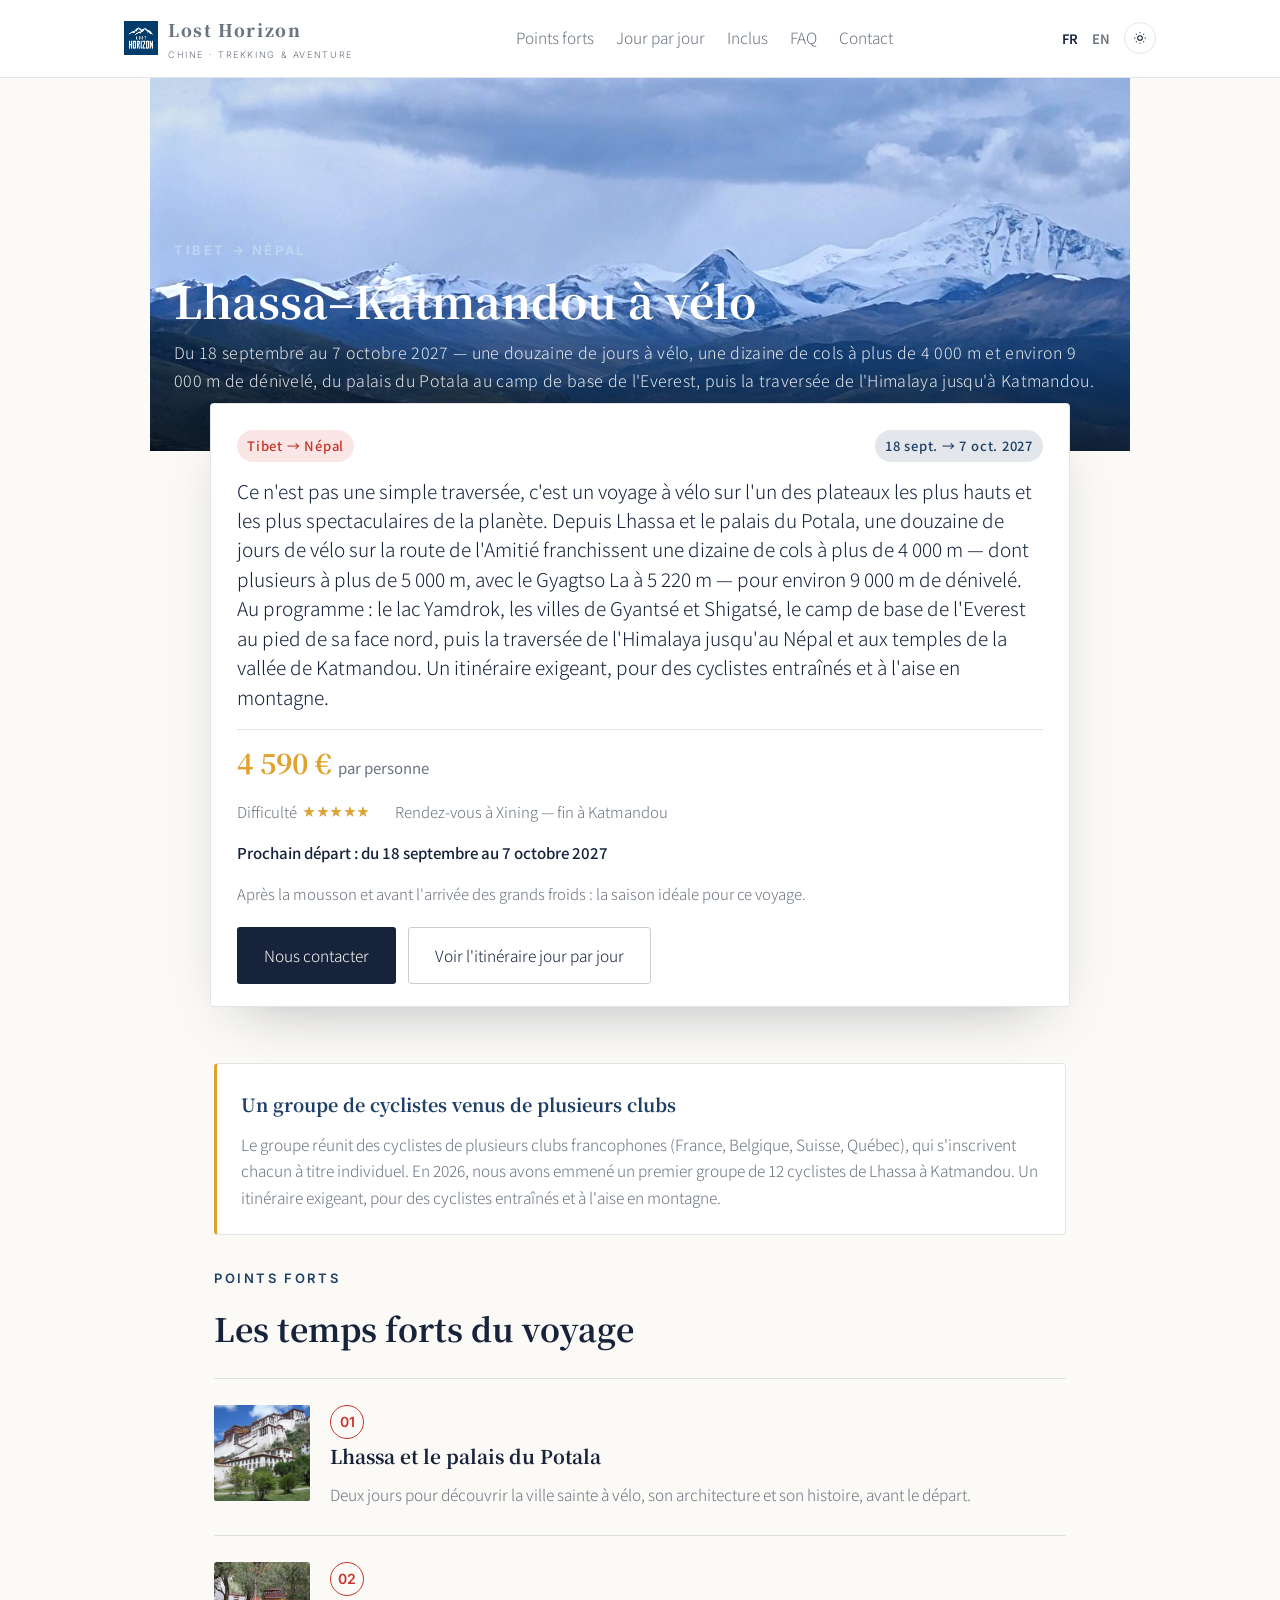
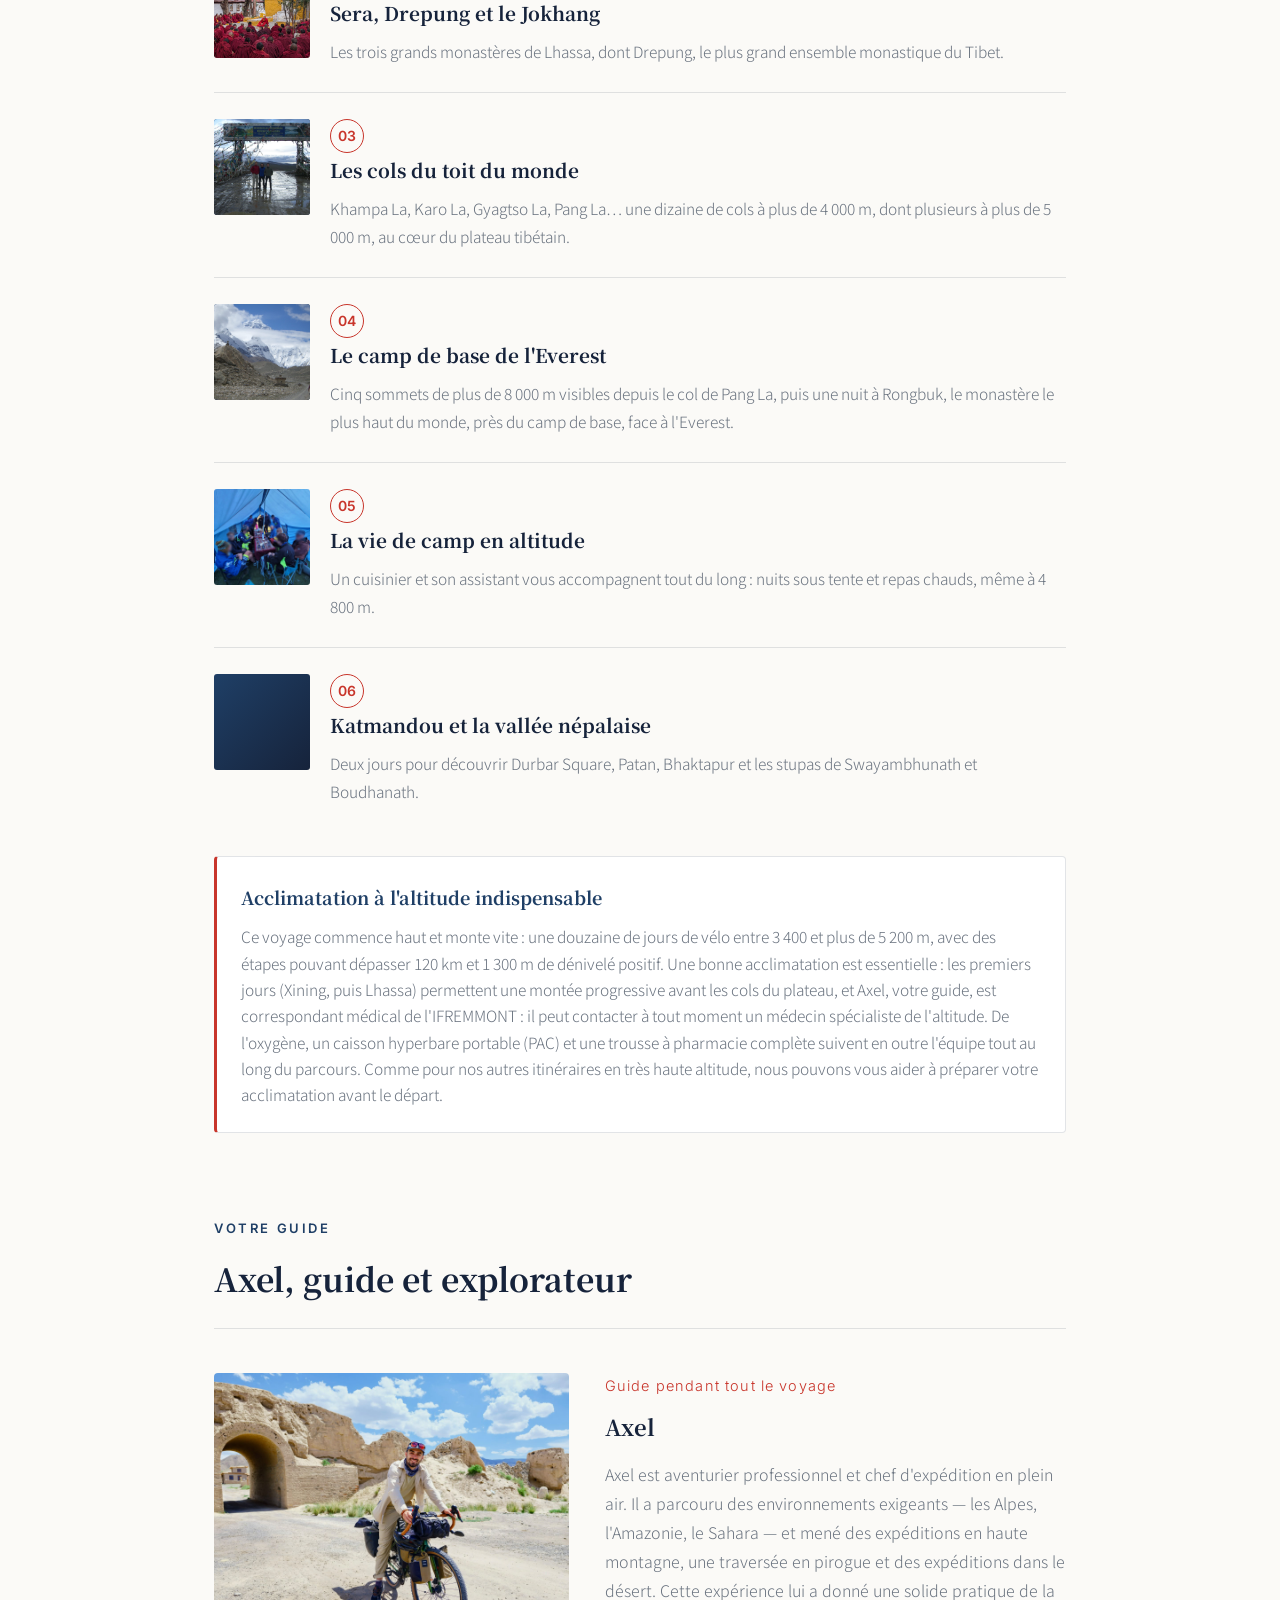
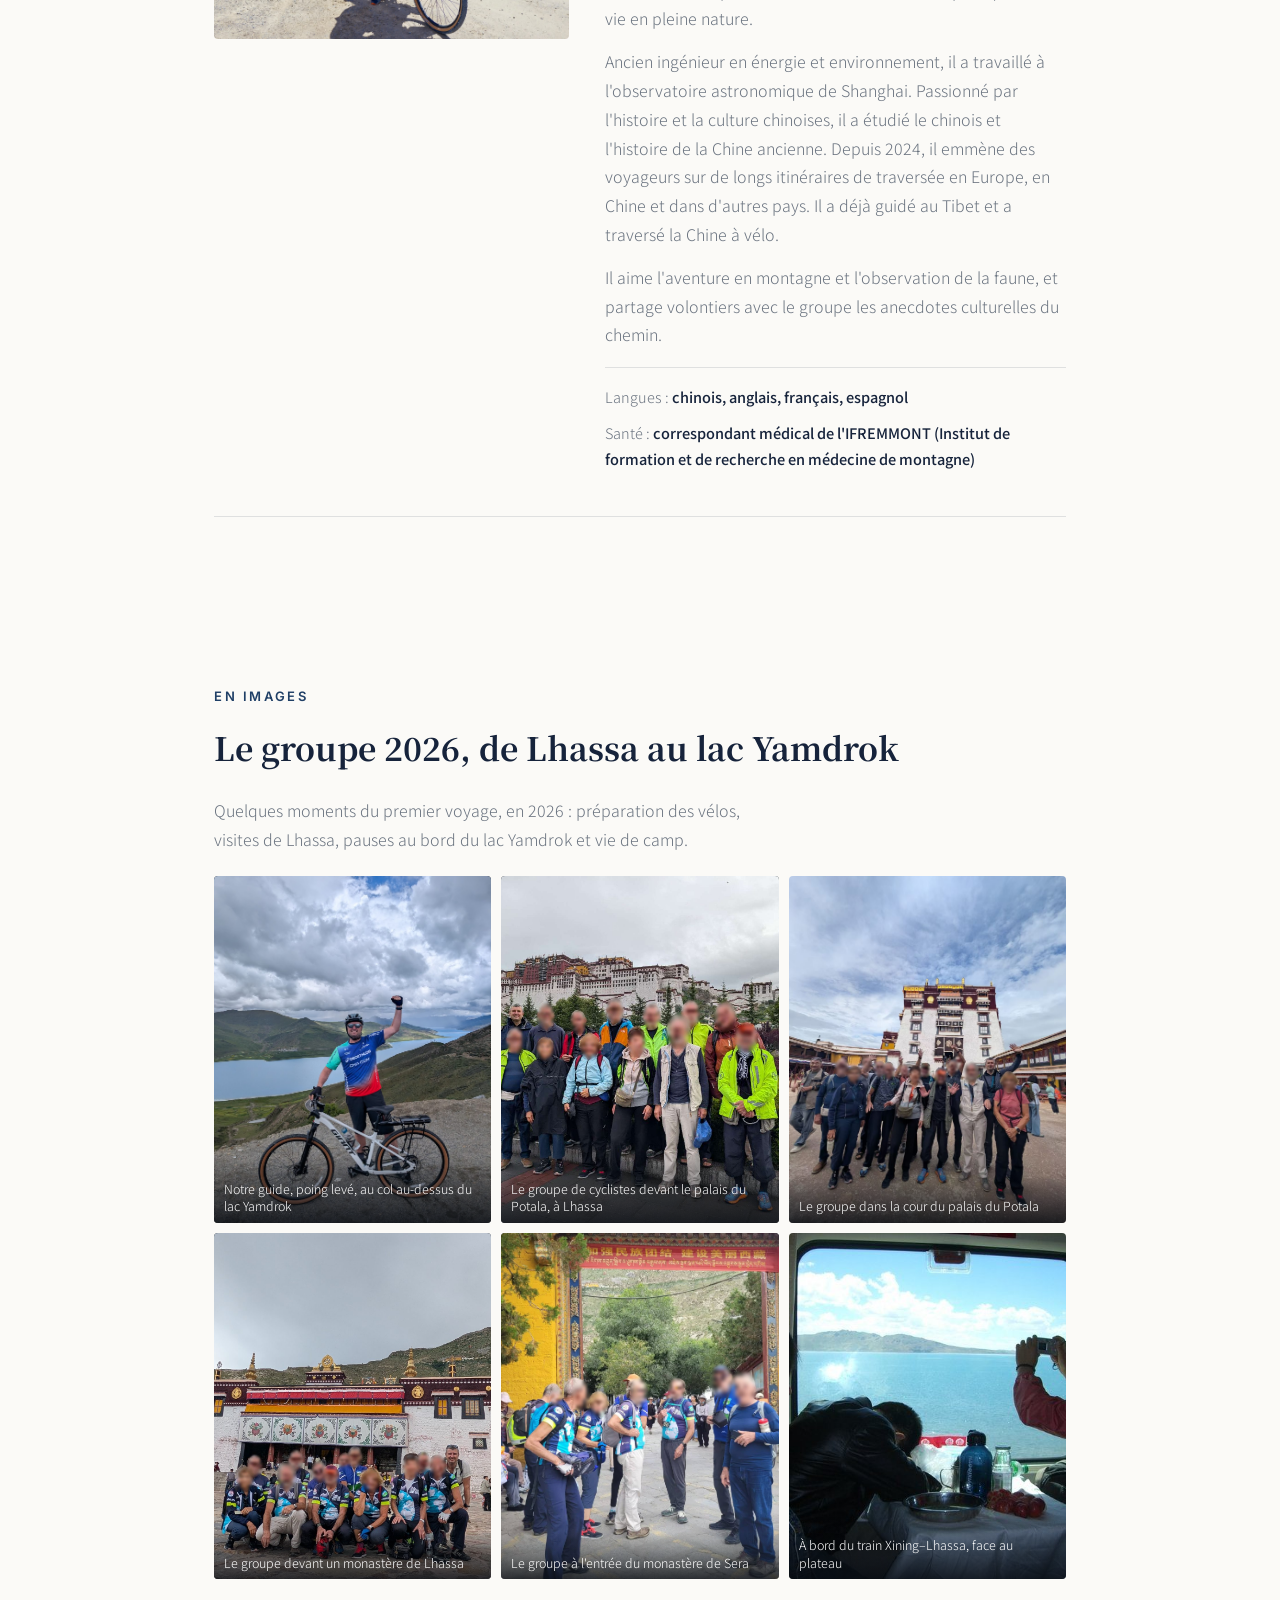
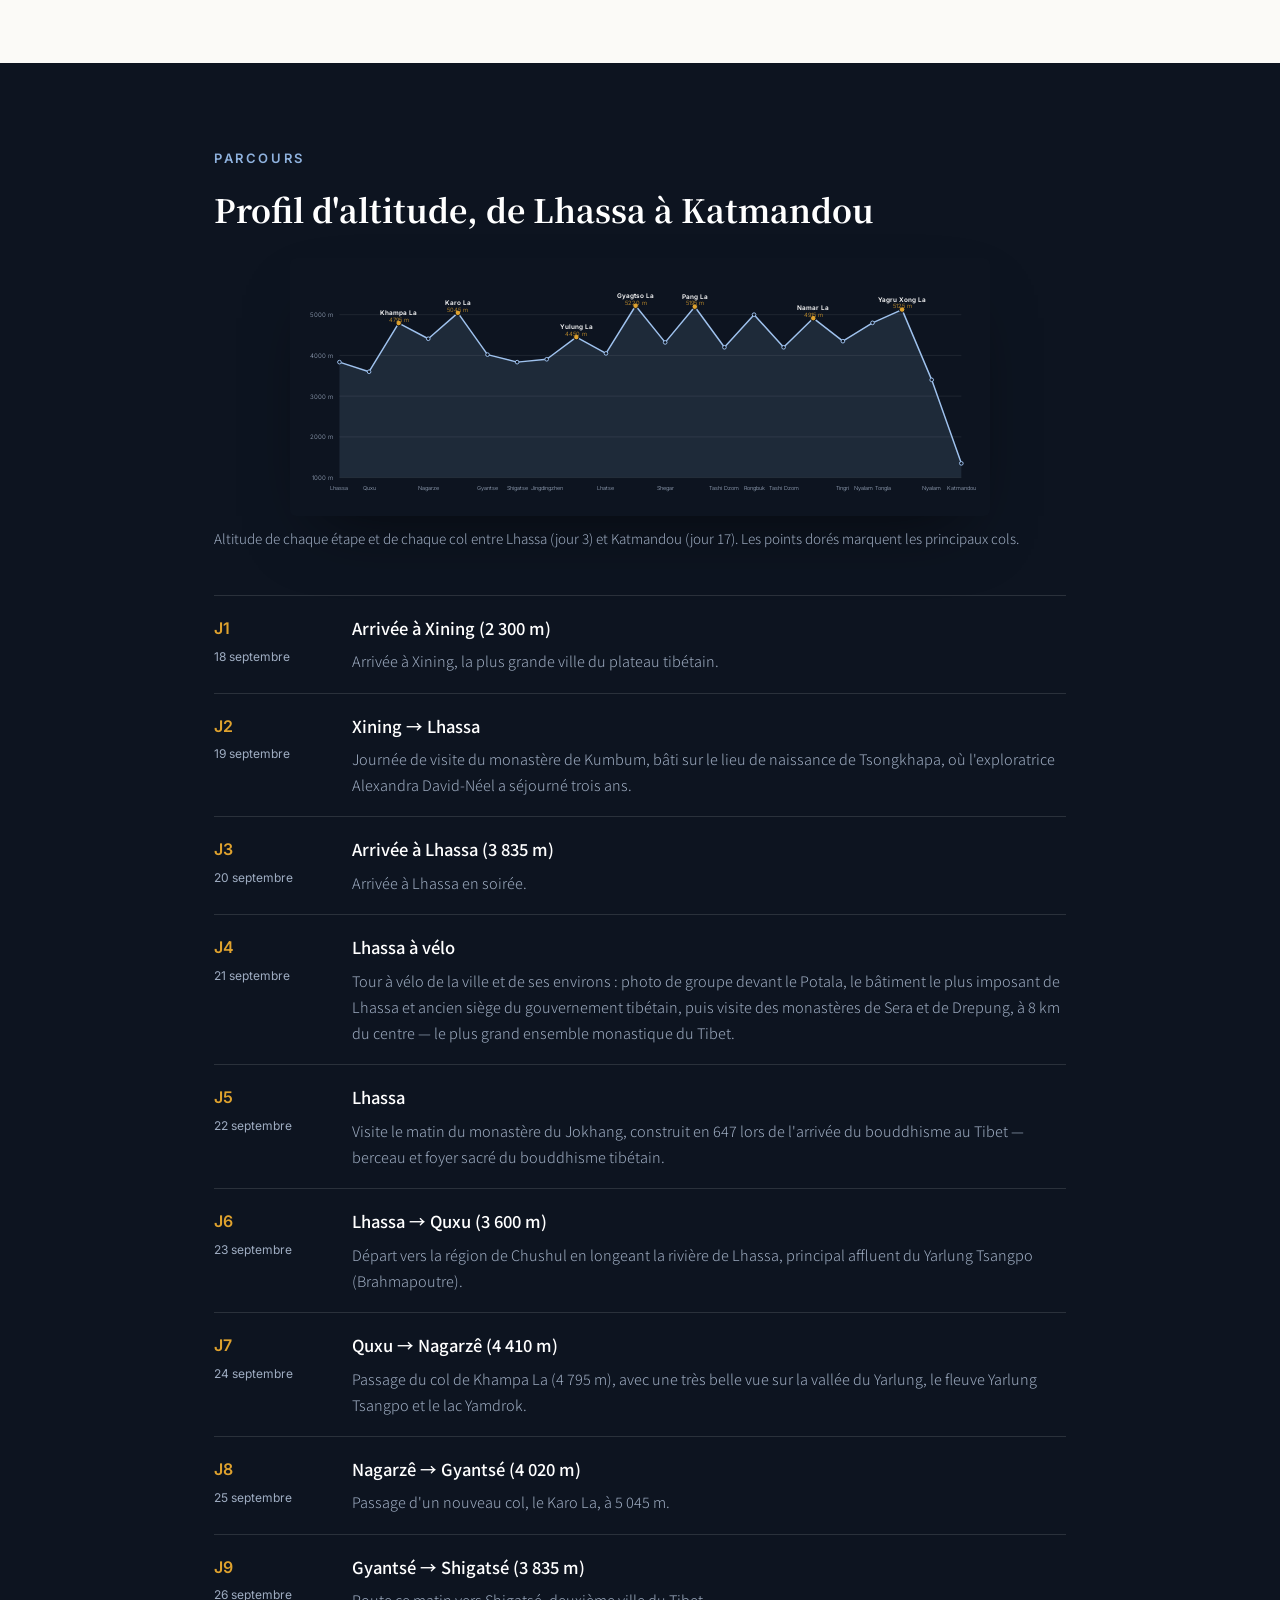
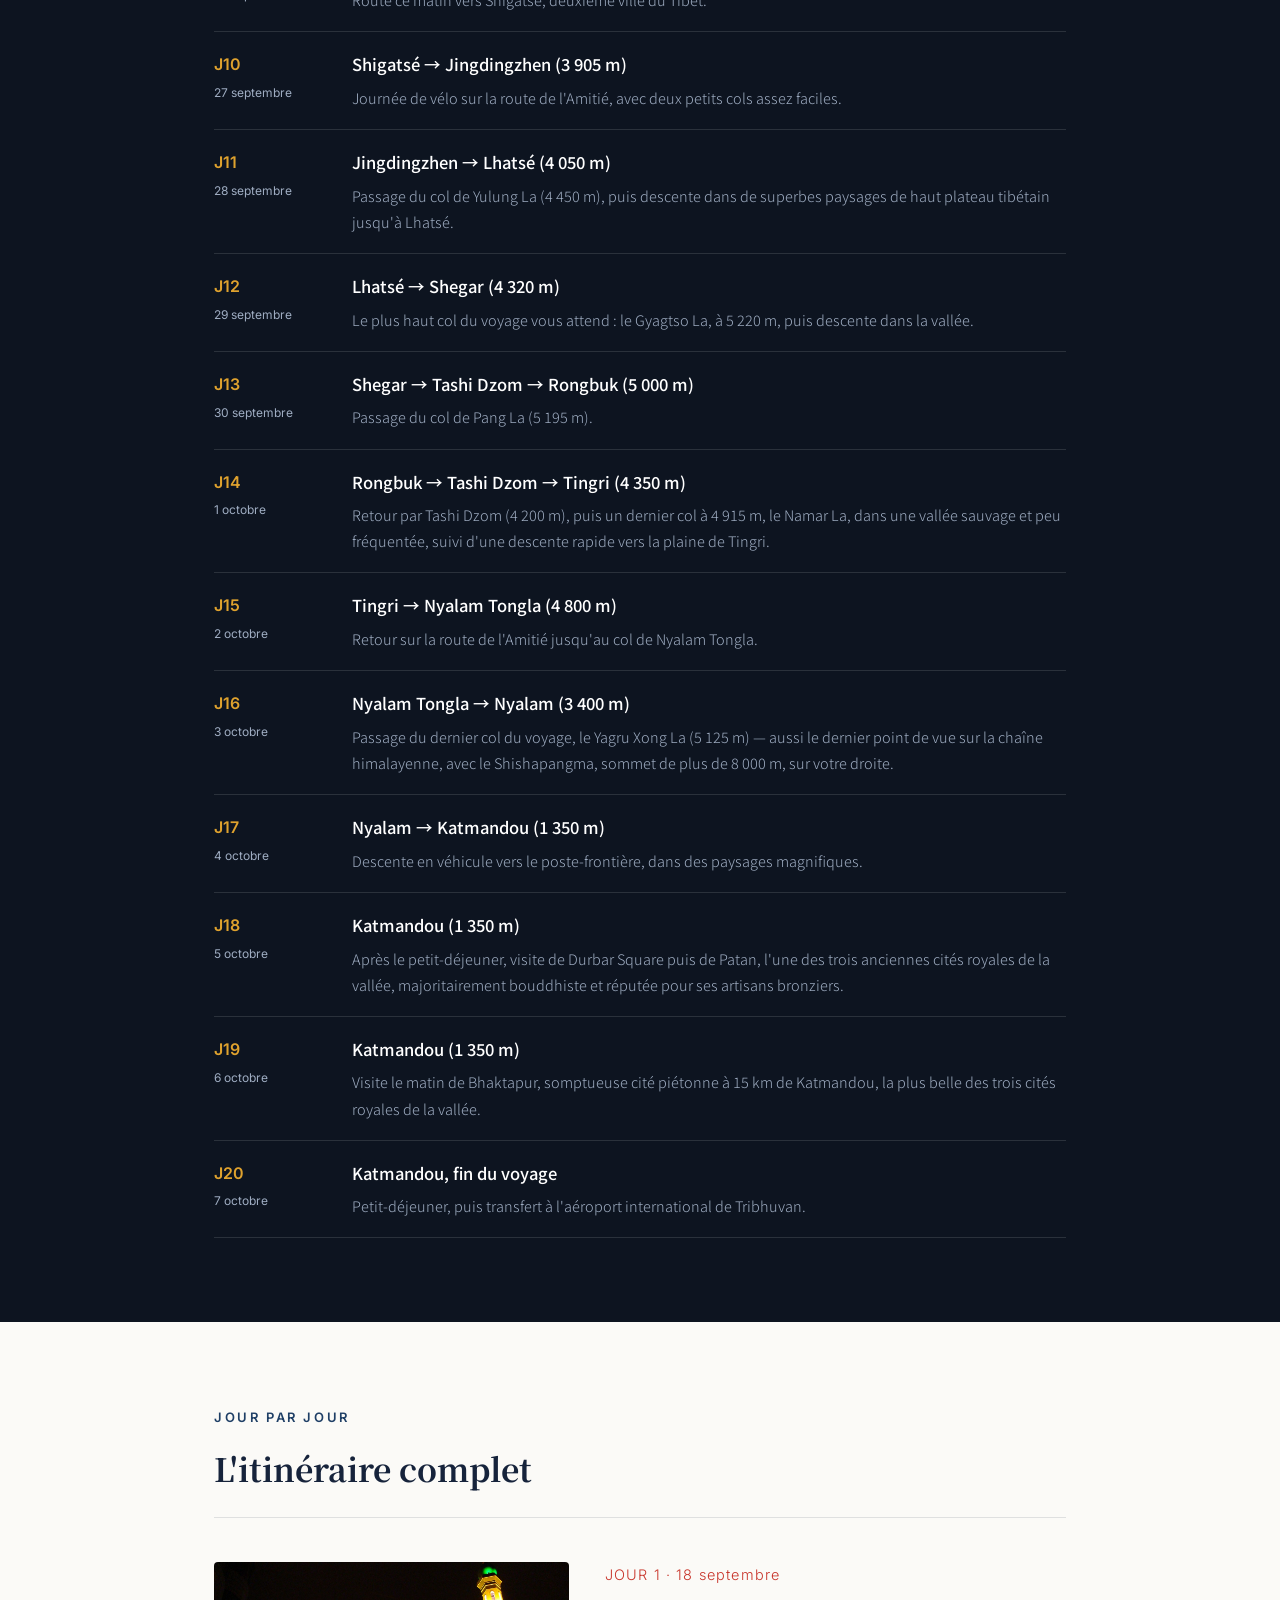
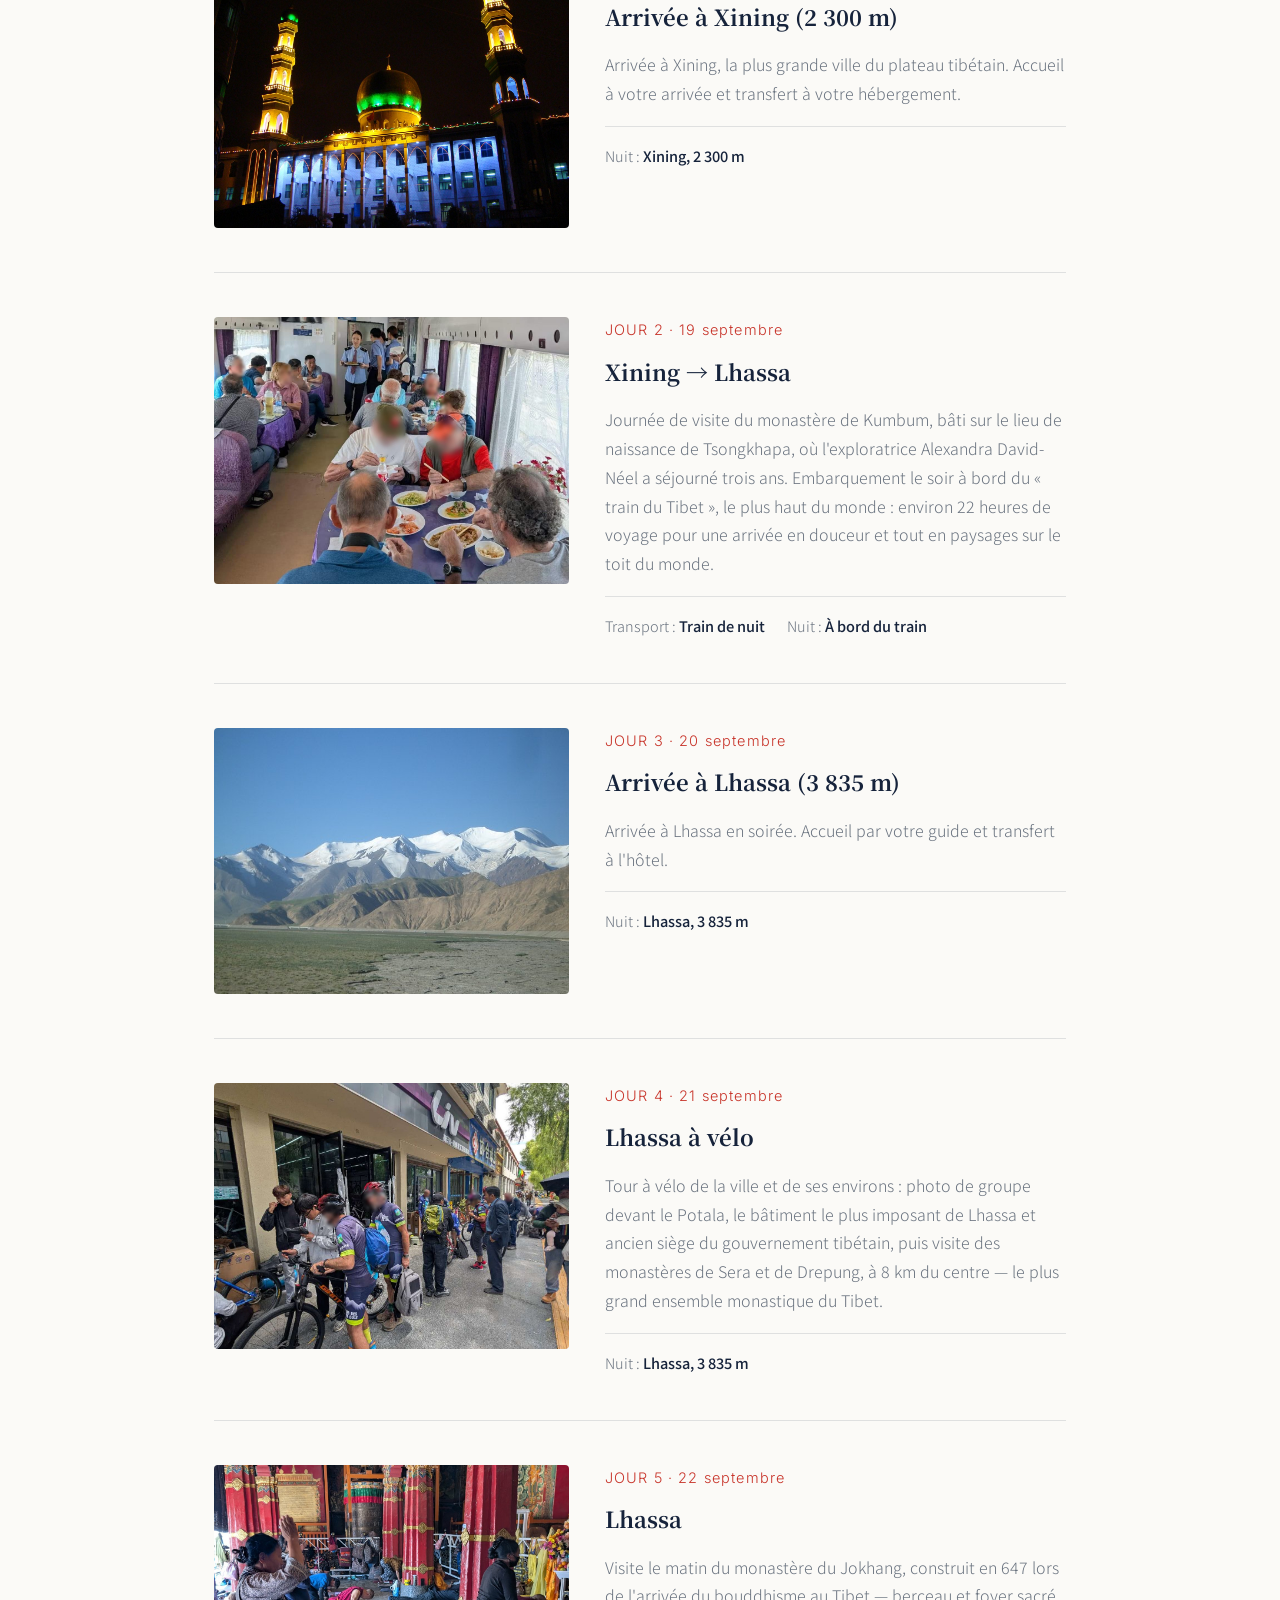
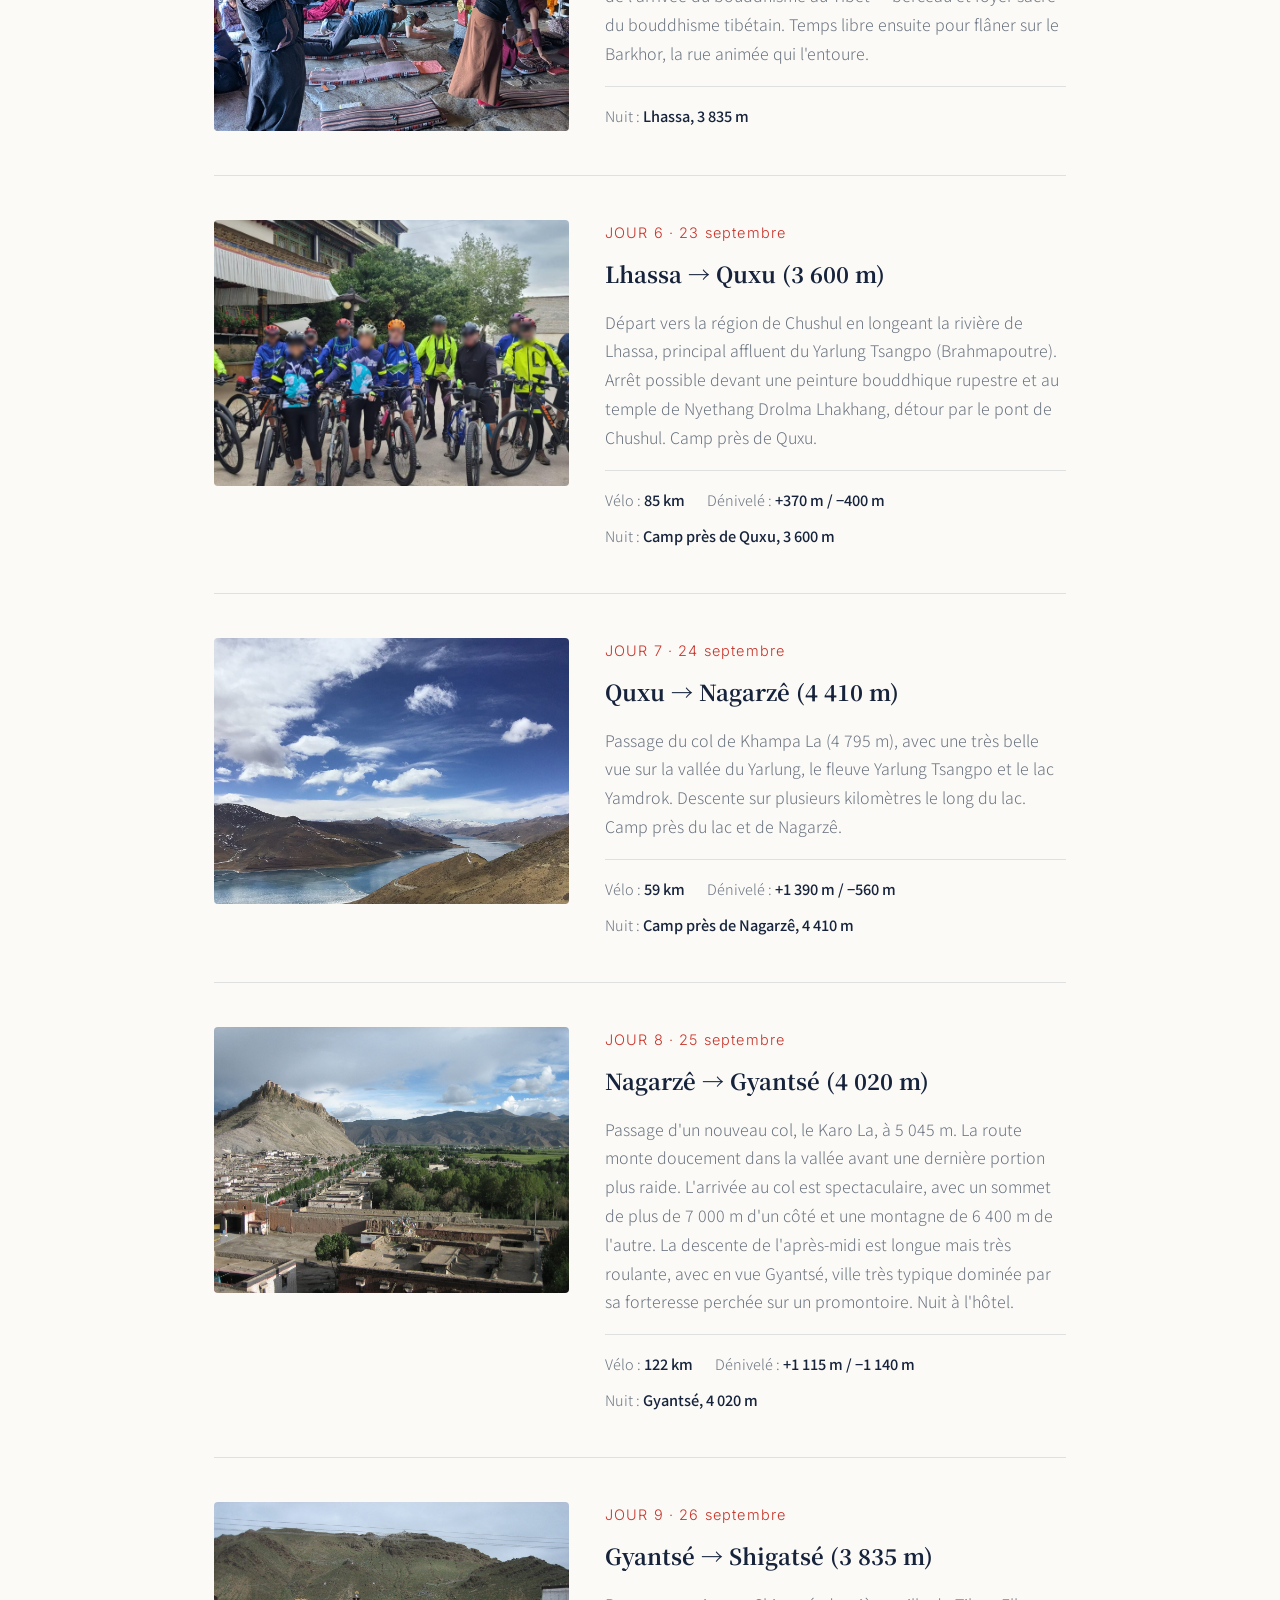
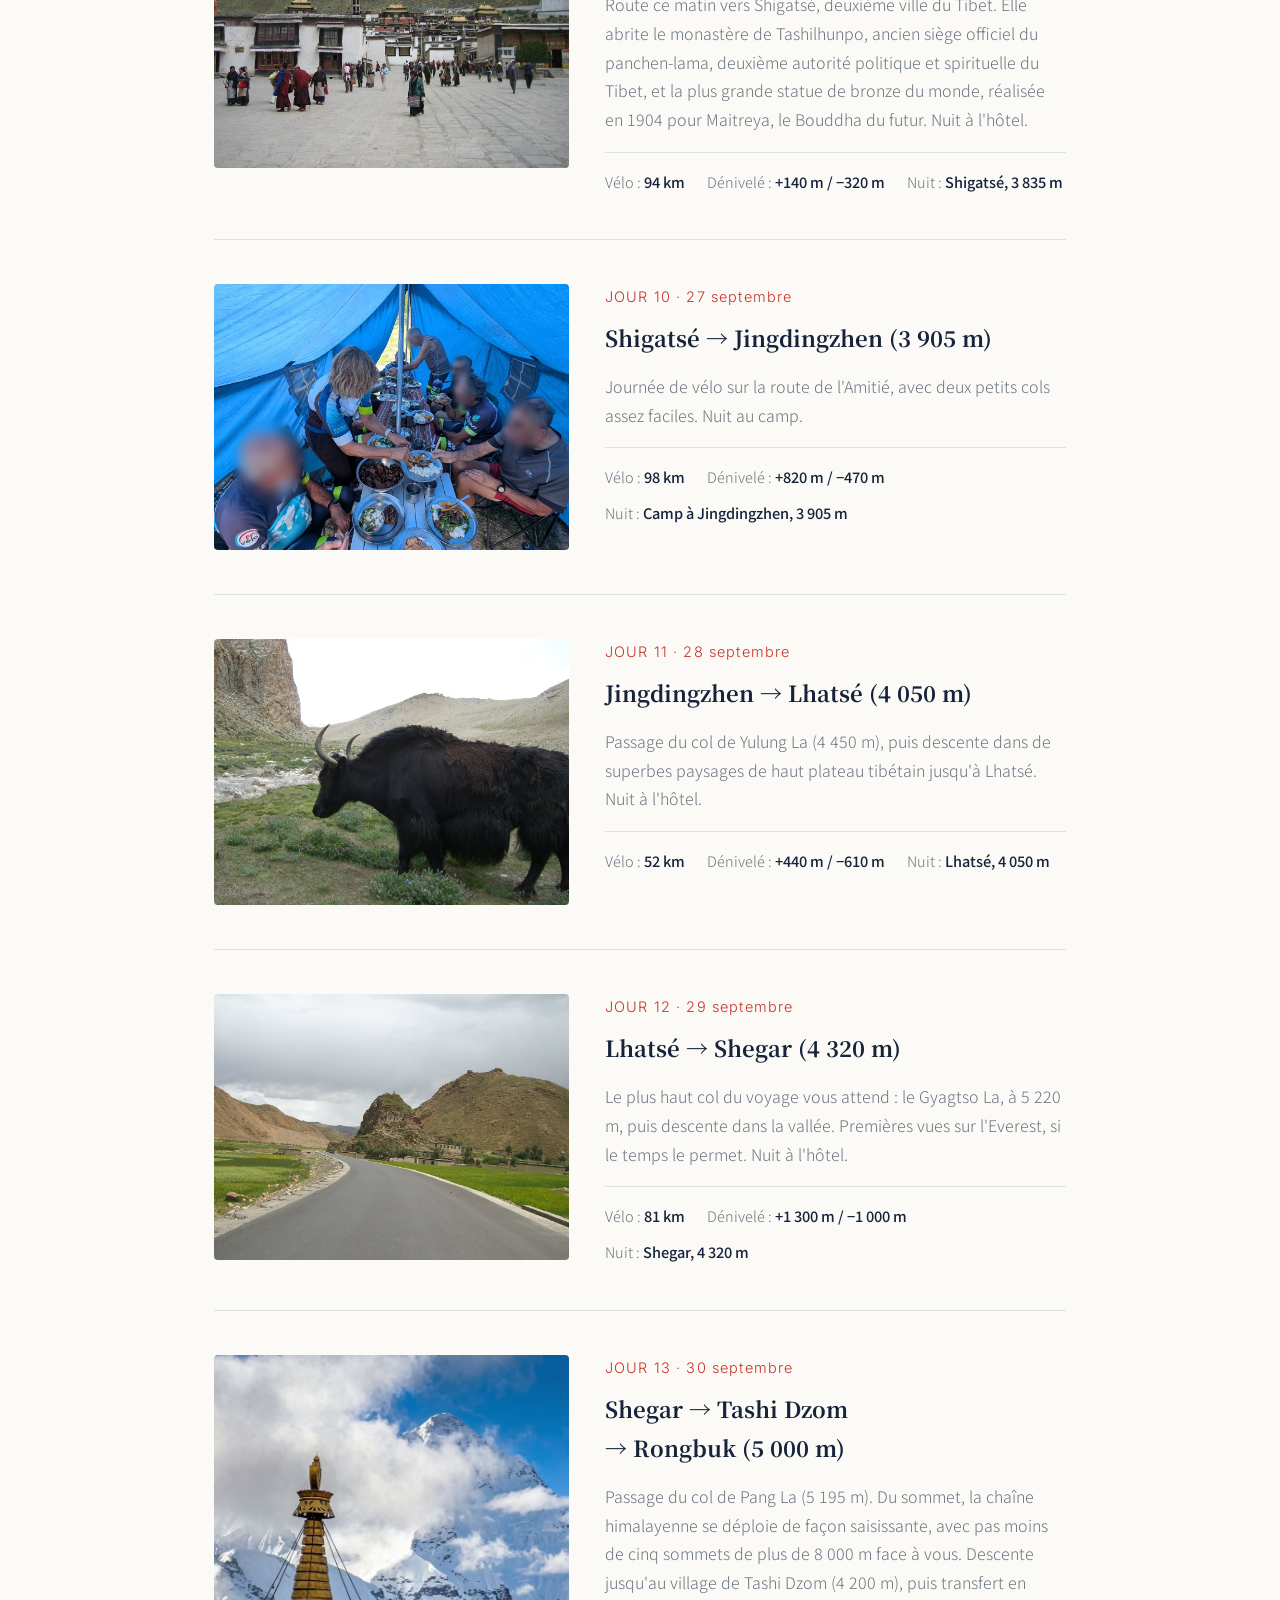
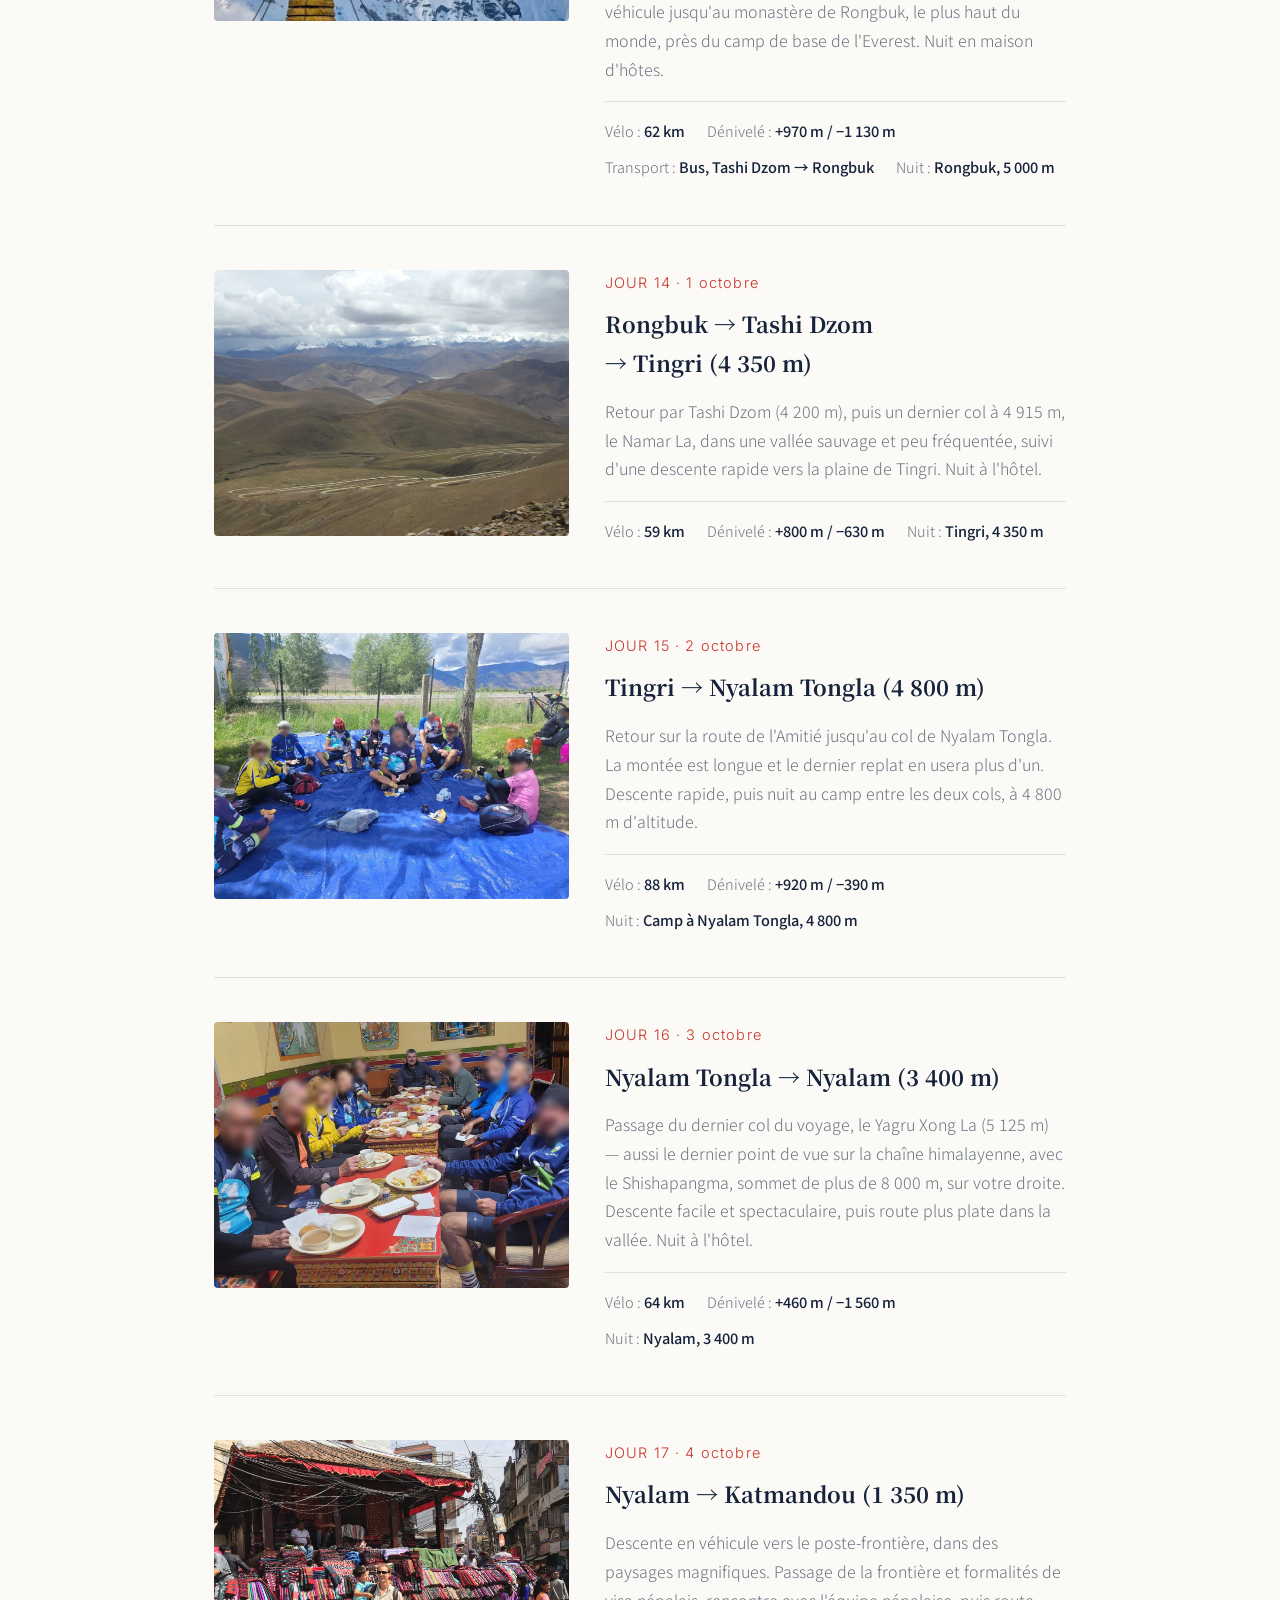
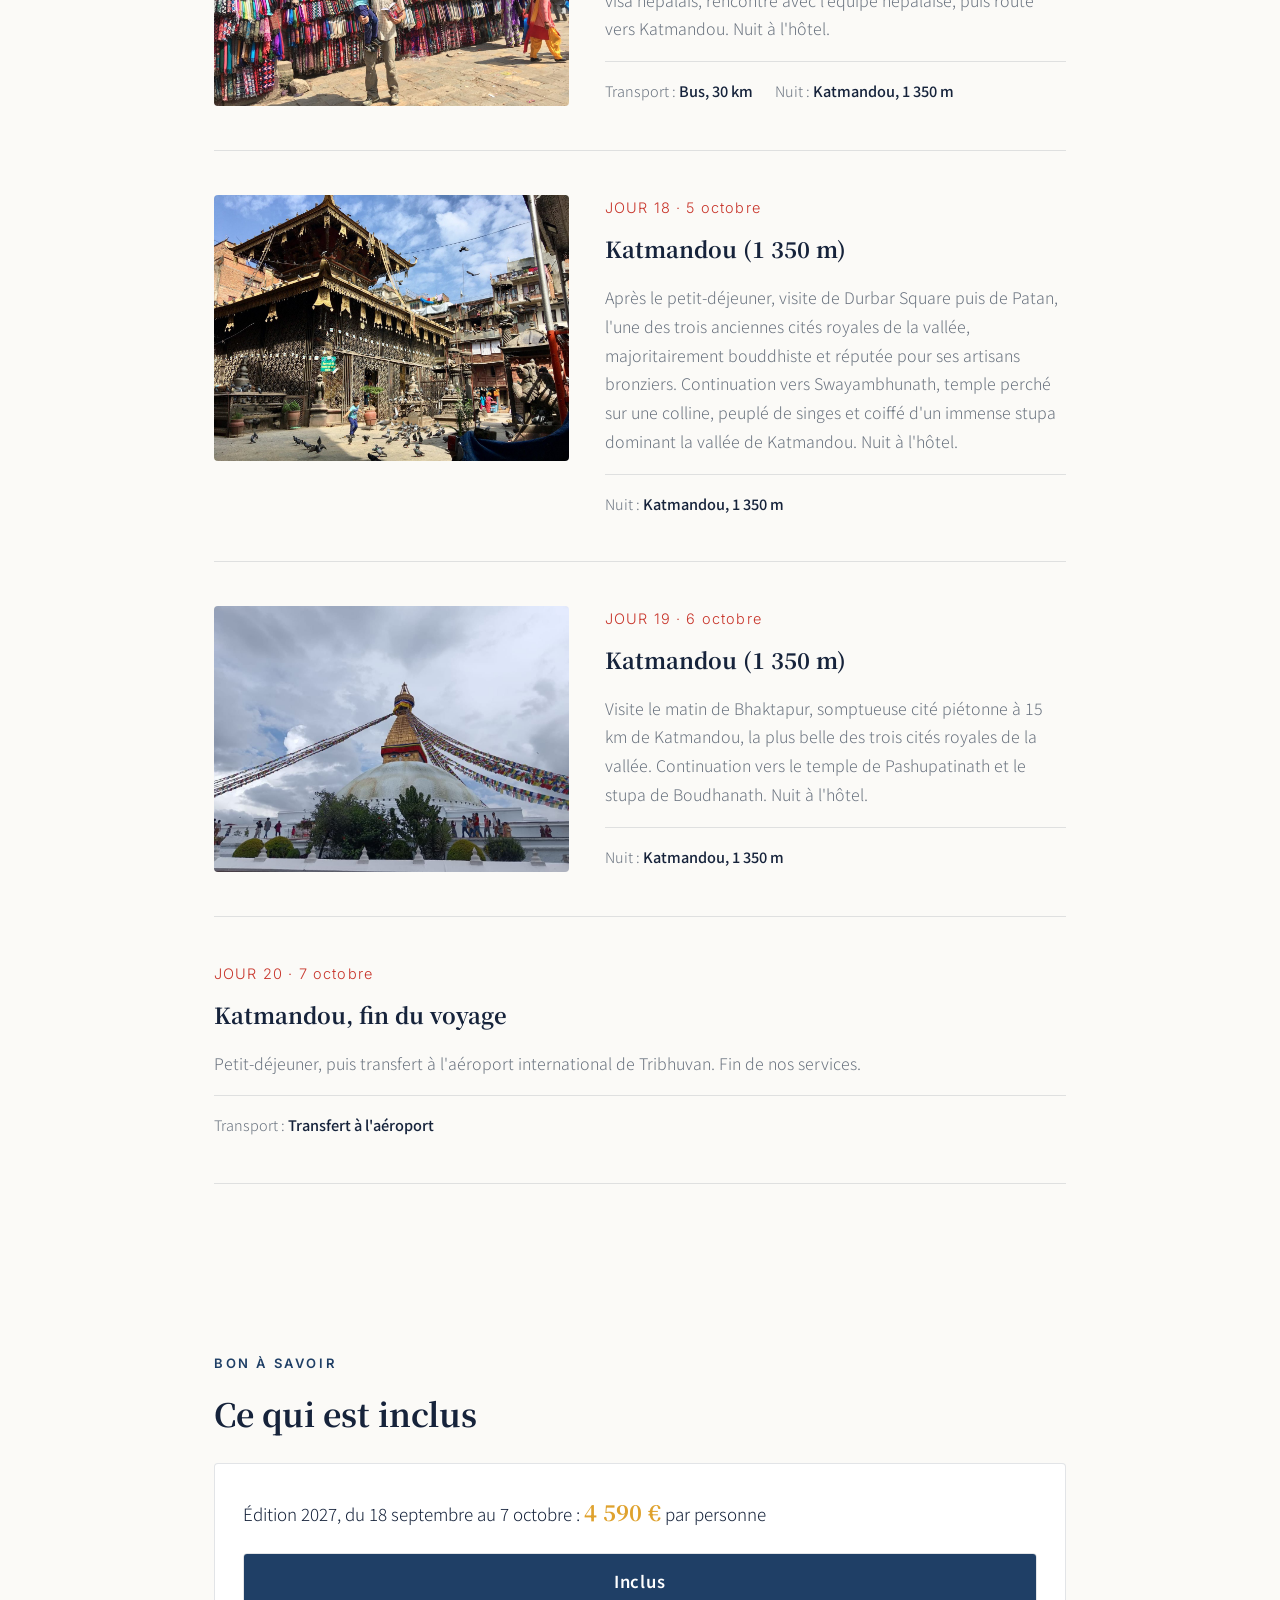
==== commit 7cae2857: "Ajout de la FAQ (27 questions, FR + EN) avec balisage FAQPage et lien dans le menu Co-Authored-By: C" ====
--- a/index.html
+++ b/index.html
@@ -27,7 +27,7 @@
 <link rel="preconnect" href="https://fonts.googleapis.com">
 <link rel="preconnect" href="https://fonts.gstatic.com" crossorigin>
 <link rel="stylesheet" href="https://fonts.googleapis.com/css2?family=Noto+Serif+SC:wght@500;700;900&amp;family=Noto+Sans+SC:wght@300;400;500;600;700&amp;family=Inter:wght@500;600&amp;display=swap">
-<link rel="stylesheet" href="/styles.css?v=6">
+<link rel="stylesheet" href="/styles.css?v=7">
 <script type="application/ld+json">
 {
   "@context": "https://schema.org",
@@ -55,6 +55,231 @@
   }
 }
 </script>
+<script type="application/ld+json">
+{
+  "@context": "https://schema.org",
+  "@type": "FAQPage",
+  "inLanguage": "fr",
+  "mainEntity": [
+    {
+      "@type": "Question",
+      "name": "Quel est le programme du voyage ?",
+      "acceptedAnswer": {
+        "@type": "Answer",
+        "text": "Lhassa–Katmandou à vélo est un voyage de 20 jours (19 nuits), du 18 septembre au 7 octobre 2027. Le rendez-vous est à Xining (jour 1) et le voyage se termine à Katmandou (jour 20). Une douzaine de jours se font à vélo sur la route de l'Amitié, du palais du Potala à Lhassa jusqu'au camp de base de l'Everest, puis à travers l'Himalaya jusqu'à Katmandou."
+      }
+    },
+    {
+      "@type": "Question",
+      "name": "Pourquoi partir de Xining et non de Lhassa ?",
+      "acceptedAnswer": {
+        "@type": "Answer",
+        "text": "Le voyage commence à Xining (2 300 m), au nord-est du plateau tibétain. De là, on rejoint Lhassa en train de nuit (environ 22 heures), le train du Tibet, le plus haut du monde. Cette arrivée en douceur, tout en paysages, permet aussi de monter progressivement en altitude."
+      }
+    },
+    {
+      "@type": "Question",
+      "name": "Quels sont les grands moments du parcours ?",
+      "acceptedAnswer": {
+        "@type": "Answer",
+        "text": "Lhassa et le palais du Potala, les monastères de Sera, Drepung et du Jokhang, le lac Yamdrok, les villes de Gyantsé et Shigatsé, une dizaine de cols à plus de 4 000 m (dont plusieurs à plus de 5 000 m, avec le Gyagtso La à 5 220 m), le camp de base de l'Everest avec une nuit au monastère de Rongbuk, puis Katmandou et sa vallée (Durbar Square, Patan, Bhaktapur, Swayambhunath, Boudhanath)."
+      }
+    },
+    {
+      "@type": "Question",
+      "name": "Quelle est la distance et le dénivelé ?",
+      "acceptedAnswer": {
+        "@type": "Answer",
+        "text": "Il faut compter une douzaine de jours de vélo, environ 9 000 m de dénivelé au total, et des étapes pouvant dépasser 120 km et 1 300 m de dénivelé positif. Le détail jour par jour (kilométrage, dénivelé, altitude de la nuit) est donné sur le site, dans la section « Jour par jour »."
+      }
+    },
+    {
+      "@type": "Question",
+      "name": "Pourquoi cette période de l'année ?",
+      "acceptedAnswer": {
+        "@type": "Answer",
+        "text": "Le départ du 18 septembre se situe après la mousson et avant l'arrivée des grands froids : c'est la saison idéale pour ce voyage. Les dates ont aussi été choisies pour passer le camp de base de l'Everest (Rongbuk, le 30 septembre) avant les vacances nationales chinoises, du 1er au 7 octobre, et éviter ainsi la foule."
+      }
+    },
+    {
+      "@type": "Question",
+      "name": "Quel niveau faut-il avoir ?",
+      "acceptedAnswer": {
+        "@type": "Answer",
+        "text": "L'itinéraire est exigeant : il s'adresse à des cyclistes entraînés et à l'aise en montagne. Le voyage commence haut et monte vite, avec une douzaine de jours de vélo entre 3 400 et plus de 5 200 m d'altitude."
+      }
+    },
+    {
+      "@type": "Question",
+      "name": "Les cols sont-ils tous difficiles ?",
+      "acceptedAnswer": {
+        "@type": "Answer",
+        "text": "Non, l'effort varie selon les jours. Certaines étapes comportent des cols assez faciles (par exemple deux petits cols le jour 10), d'autres sont plus longues et plus raides (Karo La, Gyagtso La, montée du Nyalam Tongla). Le dernier col, le Yagru Xong La (5 125 m), offre une descente facile et spectaculaire."
+      }
+    },
+    {
+      "@type": "Question",
+      "name": "Quel vélo est fourni ?",
+      "acceptedAnswer": {
+        "@type": "Answer",
+        "text": "Un VTT par personne (Giant ou équivalent), avec pièces de rechange, est inclus. Le matériel de camping est également fourni, sauf votre sac de couchage."
+      }
+    },
+    {
+      "@type": "Question",
+      "name": "Pouvez-vous m'aider à préparer l'acclimatation ?",
+      "acceptedAnswer": {
+        "@type": "Answer",
+        "text": "Oui. Comme pour nos autres itinéraires en très haute altitude, nous pouvons vous aider à préparer votre acclimatation avant le départ. N'hésitez pas à nous contacter pour en parler."
+      }
+    },
+    {
+      "@type": "Question",
+      "name": "Comment l'acclimatation est-elle organisée ?",
+      "acceptedAnswer": {
+        "@type": "Answer",
+        "text": "Une bonne acclimatation est essentielle. Les premiers jours du voyage (Xining à 2 300 m, puis Lhassa à 3 835 m, avec trois nuits sur place) permettent une montée progressive avant les cols du plateau."
+      }
+    },
+    {
+      "@type": "Question",
+      "name": "Que se passe-t-il en cas de problème de santé en altitude ?",
+      "acceptedAnswer": {
+        "@type": "Answer",
+        "text": "Votre guide Axel est correspondant médical de l'IFREMMONT (Institut de formation et de recherche en médecine de montagne) et peut contacter à tout moment un médecin spécialiste de l'altitude. En complément, de l'oxygène, un caisson hyperbare portable (PAC) et une trousse à pharmacie complète sont à disposition et suivent l'équipe tout au long du parcours."
+      }
+    },
+    {
+      "@type": "Question",
+      "name": "Y a-t-il un véhicule d'assistance ?",
+      "acceptedAnswer": {
+        "@type": "Answer",
+        "text": "Oui : un minibus d'assistance et un véhicule logistique accompagnent le groupe pendant tout le voyage."
+      }
+    },
+    {
+      "@type": "Question",
+      "name": "Qui est Axel ?",
+      "acceptedAnswer": {
+        "@type": "Answer",
+        "text": "Axel est votre guide pendant tout le voyage. Aventurier professionnel et chef d'expédition en plein air, il a parcouru les Alpes, l'Amazonie et le Sahara. Ancien ingénieur en énergie et environnement, il a étudié le chinois et l'histoire de la Chine ancienne, a déjà guidé au Tibet et a traversé la Chine à vélo. Il parle chinois, anglais, français et espagnol."
+      }
+    },
+    {
+      "@type": "Question",
+      "name": "Où dort-on ?",
+      "acceptedAnswer": {
+        "@type": "Answer",
+        "text": "Dans des hôtels dans les villes, avec 4 nuits en camp durant l'itinérance (près de Quxu, près de Nagarzê, à Jingdingzhen et à Nyalam Tongla, à 4 800 m). La nuit à Rongbuk, près du camp de base de l'Everest, se passe en maison d'hôtes. La nuit du jour 2 se passe à bord du train du Tibet."
+      }
+    },
+    {
+      "@type": "Question",
+      "name": "Comment se passent les nuits en camp et les repas ?",
+      "acceptedAnswer": {
+        "@type": "Answer",
+        "text": "Un cuisinier et un assistant vous accompagnent tout du long, avec tout l'équipement de cuisine de camp : nuits sous tente et repas chauds, même à 4 800 m. Tout le matériel de camping est fourni, sauf votre sac de couchage, à apporter."
+      }
+    },
+    {
+      "@type": "Question",
+      "name": "Tous les repas sont-ils inclus ?",
+      "acceptedAnswer": {
+        "@type": "Answer",
+        "text": "Tous les repas sont inclus, sauf certains indiqués comme non inclus : les déjeuners et dîners à Xining, Lhassa et Gyantsé, et les dîners à Katmandou et Shigatsé."
+      }
+    },
+    {
+      "@type": "Question",
+      "name": "Quel est le prix ?",
+      "acceptedAnswer": {
+        "@type": "Answer",
+        "text": "4 590 € par personne pour l'édition 2027 (du 18 septembre au 7 octobre)."
+      }
+    },
+    {
+      "@type": "Question",
+      "name": "Que comprend le prix ?",
+      "acceptedAnswer": {
+        "@type": "Answer",
+        "text": "L'hébergement (hôtels dans les villes, 4 nuits en camp), l'accueil à Xining et le transfert à l'aéroport de Katmandou le dernier jour, le train de nuit Xining–Lhassa (couchette de 1re classe), les repas (sauf ceux indiqués comme non inclus), le guide Axel, l'équipe de cuisine, un VTT par personne et le matériel de camping (sauf sac de couchage), tous les permis d'entrée et de circulation au Tibet, les droits des parcs nationaux (Everest, lac Yamdrok, glacier du Karo La), toutes les entrées des sites et monastères au programme, le minibus d'assistance et le véhicule logistique, ainsi que le matériel de sécurité en altitude."
+      }
+    },
+    {
+      "@type": "Question",
+      "name": "Qu'est-ce qui n'est pas inclus ?",
+      "acceptedAnswer": {
+        "@type": "Answer",
+        "text": "Les vols internationaux jusqu'à Xining et depuis Katmandou, certains repas (voir plus haut), les frais de visa, le sac de couchage, l'assurance voyage (assistance et annulation) et les pourboires pour votre guide, votre chauffeur, votre cuisinier, etc."
+      }
+    },
+    {
+      "@type": "Question",
+      "name": "Comment s'inscrire ?",
+      "acceptedAnswer": {
+        "@type": "Answer",
+        "text": "Nous ne prenons pas de réservation en ligne : le site est là pour présenter le voyage. Appelez-nous ou écrivez-nous pour en parler. Les dates, la taille du groupe et le programme définitif sont toujours confirmés personnellement avec notre équipe avant le départ."
+      }
+    },
+    {
+      "@type": "Question",
+      "name": "Faut-il un visa ?",
+      "acceptedAnswer": {
+        "@type": "Answer",
+        "text": "Aucun visa n'est requis pour la Chine. Pour le Népal, comptez environ 30 € de frais de visa. Les permis d'entrée et de circulation au Tibet sont inclus dans le prix."
+      }
+    },
+    {
+      "@type": "Question",
+      "name": "Que se passe-t-il si je dois annuler ?",
+      "acceptedAnswer": {
+        "@type": "Answer",
+        "text": "Les conditions d'annulation dépendent de la date à laquelle vous annulez par rapport au départ ; elles vous sont confirmées par écrit à la réservation. En cas de refus de visa, nous demandons la lettre officielle de refus du consulat et remboursons ce qui peut l'être, déduction faite des frais déjà engagés pour vous. Une place confirmée peut en général être cédée à un autre voyageur remplissant les conditions."
+      }
+    },
+    {
+      "@type": "Question",
+      "name": "Et si vous deviez annuler le voyage ?",
+      "acceptedAnswer": {
+        "@type": "Answer",
+        "text": "Si des raisons de sécurité ou des restrictions officielles imposent un changement, nous adaptons le voyage ou remboursons la partie non effectuée."
+      }
+    },
+    {
+      "@type": "Question",
+      "name": "Une assurance est-elle nécessaire ?",
+      "acceptedAnswer": {
+        "@type": "Answer",
+        "text": "L'assurance voyage (assistance et annulation) n'est pas incluse : c'est à vous de la souscrire."
+      }
+    },
+    {
+      "@type": "Question",
+      "name": "Avec qui voyage-t-on ?",
+      "acceptedAnswer": {
+        "@type": "Answer",
+        "text": "Le groupe réunit des cyclistes de plusieurs clubs francophones (France, Belgique, Suisse, Québec), qui s'inscrivent chacun à titre individuel. En 2026, nous avons emmené un premier groupe de 12 cyclistes de Lhassa à Katmandou."
+      }
+    },
+    {
+      "@type": "Question",
+      "name": "Comment vous contacter ?",
+      "acceptedAnswer": {
+        "@type": "Answer",
+        "text": "Par téléphone auprès de Mathieu Le Serre au +33 6 27 29 79 77, ou par e-mail à contact@lhassa-katmandou.com. Que vous soyez cycliste intéressé ou responsable de club, nous sommes à votre disposition pour en parler."
+      }
+    },
+    {
+      "@type": "Question",
+      "name": "L'agence est-elle immatriculée ?",
+      "acceptedAnswer": {
+        "@type": "Answer",
+        "text": "Oui : Atout France IM035240001, avec garantie financière APST."
+      }
+    }
+  ]
+}
+</script>
 </head>
 <body>
 
@@ -68,6 +293,7 @@
       <a href="#highlights">Points forts</a>
       <a href="#itinerary">Jour par jour</a>
       <a href="#fee">Inclus</a>
+      <a href="#faq">FAQ</a>
       <a href="#contact">Contact</a>
     </nav>
     <div style="display:flex;align-items:center;gap:8px;">
@@ -569,6 +795,47 @@
     </div>
   </section>
 
+  <section id="faq" style="padding-top:0;">
+    <div class="wrap-narrow">
+      <div class="cap section-eyebrow">FAQ</div>
+      <h2 class="section-title">Questions fréquentes</h2>
+      <h3 class="faq-cat">Le voyage</h3>
+      <details class="faq-item"><summary>Quel est le programme du voyage ?</summary><p>Lhassa–Katmandou à vélo est un voyage de 20 jours (19 nuits), du 18 septembre au 7 octobre 2027. Le rendez-vous est à Xining (jour 1) et le voyage se termine à Katmandou (jour 20). Une douzaine de jours se font à vélo sur la route de l&#x27;Amitié, du palais du Potala à Lhassa jusqu&#x27;au camp de base de l&#x27;Everest, puis à travers l&#x27;Himalaya jusqu&#x27;à Katmandou.</p></details>
+      <details class="faq-item"><summary>Pourquoi partir de Xining et non de Lhassa ?</summary><p>Le voyage commence à Xining (2 300 m), au nord-est du plateau tibétain. De là, on rejoint Lhassa en train de nuit (environ 22 heures), le train du Tibet, le plus haut du monde. Cette arrivée en douceur, tout en paysages, permet aussi de monter progressivement en altitude.</p></details>
+      <details class="faq-item"><summary>Quels sont les grands moments du parcours ?</summary><p>Lhassa et le palais du Potala, les monastères de Sera, Drepung et du Jokhang, le lac Yamdrok, les villes de Gyantsé et Shigatsé, une dizaine de cols à plus de 4 000 m (dont plusieurs à plus de 5 000 m, avec le Gyagtso La à 5 220 m), le camp de base de l&#x27;Everest avec une nuit au monastère de Rongbuk, puis Katmandou et sa vallée (Durbar Square, Patan, Bhaktapur, Swayambhunath, Boudhanath).</p></details>
+      <details class="faq-item"><summary>Quelle est la distance et le dénivelé ?</summary><p>Il faut compter une douzaine de jours de vélo, environ 9 000 m de dénivelé au total, et des étapes pouvant dépasser 120 km et 1 300 m de dénivelé positif. Le détail jour par jour (kilométrage, dénivelé, altitude de la nuit) est donné sur le site, dans la section « Jour par jour ».</p></details>
+      <details class="faq-item"><summary>Pourquoi cette période de l&#x27;année ?</summary><p>Le départ du 18 septembre se situe après la mousson et avant l&#x27;arrivée des grands froids : c&#x27;est la saison idéale pour ce voyage. Les dates ont aussi été choisies pour passer le camp de base de l&#x27;Everest (Rongbuk, le 30 septembre) avant les vacances nationales chinoises, du 1er au 7 octobre, et éviter ainsi la foule.</p></details>
+      <h3 class="faq-cat">Niveau et préparation</h3>
+      <details class="faq-item"><summary>Quel niveau faut-il avoir ?</summary><p>L&#x27;itinéraire est exigeant : il s&#x27;adresse à des cyclistes entraînés et à l&#x27;aise en montagne. Le voyage commence haut et monte vite, avec une douzaine de jours de vélo entre 3 400 et plus de 5 200 m d&#x27;altitude.</p></details>
+      <details class="faq-item"><summary>Les cols sont-ils tous difficiles ?</summary><p>Non, l&#x27;effort varie selon les jours. Certaines étapes comportent des cols assez faciles (par exemple deux petits cols le jour 10), d&#x27;autres sont plus longues et plus raides (Karo La, Gyagtso La, montée du Nyalam Tongla). Le dernier col, le Yagru Xong La (5 125 m), offre une descente facile et spectaculaire.</p></details>
+      <details class="faq-item"><summary>Quel vélo est fourni ?</summary><p>Un VTT par personne (Giant ou équivalent), avec pièces de rechange, est inclus. Le matériel de camping est également fourni, sauf votre sac de couchage.</p></details>
+      <details class="faq-item"><summary>Pouvez-vous m&#x27;aider à préparer l&#x27;acclimatation ?</summary><p>Oui. Comme pour nos autres itinéraires en très haute altitude, nous pouvons vous aider à préparer votre acclimatation avant le départ. N&#x27;hésitez pas à nous contacter pour en parler.</p></details>
+      <h3 class="faq-cat">Altitude et sécurité</h3>
+      <details class="faq-item"><summary>Comment l&#x27;acclimatation est-elle organisée ?</summary><p>Une bonne acclimatation est essentielle. Les premiers jours du voyage (Xining à 2 300 m, puis Lhassa à 3 835 m, avec trois nuits sur place) permettent une montée progressive avant les cols du plateau.</p></details>
+      <details class="faq-item"><summary>Que se passe-t-il en cas de problème de santé en altitude ?</summary><p>Votre guide Axel est correspondant médical de l&#x27;IFREMMONT (Institut de formation et de recherche en médecine de montagne) et peut contacter à tout moment un médecin spécialiste de l&#x27;altitude. En complément, de l&#x27;oxygène, un caisson hyperbare portable (PAC) et une trousse à pharmacie complète sont à disposition et suivent l&#x27;équipe tout au long du parcours.</p></details>
+      <details class="faq-item"><summary>Y a-t-il un véhicule d&#x27;assistance ?</summary><p>Oui : un minibus d&#x27;assistance et un véhicule logistique accompagnent le groupe pendant tout le voyage.</p></details>
+      <details class="faq-item"><summary>Qui est Axel ?</summary><p>Axel est votre guide pendant tout le voyage. Aventurier professionnel et chef d&#x27;expédition en plein air, il a parcouru les Alpes, l&#x27;Amazonie et le Sahara. Ancien ingénieur en énergie et environnement, il a étudié le chinois et l&#x27;histoire de la Chine ancienne, a déjà guidé au Tibet et a traversé la Chine à vélo. Il parle chinois, anglais, français et espagnol.</p></details>
+      <h3 class="faq-cat">Hébergement et repas</h3>
+      <details class="faq-item"><summary>Où dort-on ?</summary><p>Dans des hôtels dans les villes, avec 4 nuits en camp durant l&#x27;itinérance (près de Quxu, près de Nagarzê, à Jingdingzhen et à Nyalam Tongla, à 4 800 m). La nuit à Rongbuk, près du camp de base de l&#x27;Everest, se passe en maison d&#x27;hôtes. La nuit du jour 2 se passe à bord du train du Tibet.</p></details>
+      <details class="faq-item"><summary>Comment se passent les nuits en camp et les repas ?</summary><p>Un cuisinier et un assistant vous accompagnent tout du long, avec tout l&#x27;équipement de cuisine de camp : nuits sous tente et repas chauds, même à 4 800 m. Tout le matériel de camping est fourni, sauf votre sac de couchage, à apporter.</p></details>
+      <details class="faq-item"><summary>Tous les repas sont-ils inclus ?</summary><p>Tous les repas sont inclus, sauf certains indiqués comme non inclus : les déjeuners et dîners à Xining, Lhassa et Gyantsé, et les dîners à Katmandou et Shigatsé.</p></details>
+      <h3 class="faq-cat">Prix et inclus</h3>
+      <details class="faq-item"><summary>Quel est le prix ?</summary><p>4 590 € par personne pour l&#x27;édition 2027 (du 18 septembre au 7 octobre).</p></details>
+      <details class="faq-item"><summary>Que comprend le prix ?</summary><p>L&#x27;hébergement (hôtels dans les villes, 4 nuits en camp), l&#x27;accueil à Xining et le transfert à l&#x27;aéroport de Katmandou le dernier jour, le train de nuit Xining–Lhassa (couchette de 1re classe), les repas (sauf ceux indiqués comme non inclus), le guide Axel, l&#x27;équipe de cuisine, un VTT par personne et le matériel de camping (sauf sac de couchage), tous les permis d&#x27;entrée et de circulation au Tibet, les droits des parcs nationaux (Everest, lac Yamdrok, glacier du Karo La), toutes les entrées des sites et monastères au programme, le minibus d&#x27;assistance et le véhicule logistique, ainsi que le matériel de sécurité en altitude.</p></details>
+      <details class="faq-item"><summary>Qu&#x27;est-ce qui n&#x27;est pas inclus ?</summary><p>Les vols internationaux jusqu&#x27;à Xining et depuis Katmandou, certains repas (voir plus haut), les frais de visa, le sac de couchage, l&#x27;assurance voyage (assistance et annulation) et les pourboires pour votre guide, votre chauffeur, votre cuisinier, etc.</p></details>
+      <h3 class="faq-cat">Inscription, visa et conditions</h3>
+      <details class="faq-item"><summary>Comment s&#x27;inscrire ?</summary><p>Nous ne prenons pas de réservation en ligne : le site est là pour présenter le voyage. Appelez-nous ou écrivez-nous pour en parler. Les dates, la taille du groupe et le programme définitif sont toujours confirmés personnellement avec notre équipe avant le départ.</p></details>
+      <details class="faq-item"><summary>Faut-il un visa ?</summary><p>Aucun visa n&#x27;est requis pour la Chine. Pour le Népal, comptez environ 30 € de frais de visa. Les permis d&#x27;entrée et de circulation au Tibet sont inclus dans le prix.</p></details>
+      <details class="faq-item"><summary>Que se passe-t-il si je dois annuler ?</summary><p>Les conditions d&#x27;annulation dépendent de la date à laquelle vous annulez par rapport au départ ; elles vous sont confirmées par écrit à la réservation. En cas de refus de visa, nous demandons la lettre officielle de refus du consulat et remboursons ce qui peut l&#x27;être, déduction faite des frais déjà engagés pour vous. Une place confirmée peut en général être cédée à un autre voyageur remplissant les conditions.</p></details>
+      <details class="faq-item"><summary>Et si vous deviez annuler le voyage ?</summary><p>Si des raisons de sécurité ou des restrictions officielles imposent un changement, nous adaptons le voyage ou remboursons la partie non effectuée.</p></details>
+      <details class="faq-item"><summary>Une assurance est-elle nécessaire ?</summary><p>L&#x27;assurance voyage (assistance et annulation) n&#x27;est pas incluse : c&#x27;est à vous de la souscrire.</p></details>
+      <h3 class="faq-cat">Groupe et contact</h3>
+      <details class="faq-item"><summary>Avec qui voyage-t-on ?</summary><p>Le groupe réunit des cyclistes de plusieurs clubs francophones (France, Belgique, Suisse, Québec), qui s&#x27;inscrivent chacun à titre individuel. En 2026, nous avons emmené un premier groupe de 12 cyclistes de Lhassa à Katmandou.</p></details>
+      <details class="faq-item"><summary>Comment vous contacter ?</summary><p>Par téléphone auprès de Mathieu Le Serre au +33 6 27 29 79 77, ou par e-mail à contact@lhassa-katmandou.com. Que vous soyez cycliste intéressé ou responsable de club, nous sommes à votre disposition pour en parler.</p></details>
+      <details class="faq-item"><summary>L&#x27;agence est-elle immatriculée ?</summary><p>Oui : Atout France IM035240001, avec garantie financière APST.</p></details>
+    </div>
+  </section>
+
   <section id="contact">
     <div class="wrap-narrow">
       <div class="cap section-eyebrow">Contact</div>
--- a/styles.css
+++ b/styles.css
@@ -351,3 +351,13 @@
 
 /* Mobile : « Lost Horizon » sur une ligne */
 @media (max-width:560px){ .brandmark b{font-size:15px;white-space:nowrap;} .brandmark span span{white-space:nowrap;font-size:8px;letter-spacing:.12em;} .nav{padding:12px 16px;} .brandmark img{height:30px;width:30px;} }
+
+/* FAQ */
+.faq-cat{font-size:18px;margin:30px 0 10px;color:var(--navy);}
+.faq-item{border-top:1px solid var(--border);padding:2px 0;}
+.faq-item:last-of-type{border-bottom:1px solid var(--border);}
+.faq-item summary{cursor:pointer;list-style:none;position:relative;padding:14px 32px 14px 0;font-weight:500;font-size:16px;line-height:1.5;color:var(--ink);}
+.faq-item summary::-webkit-details-marker{display:none;}
+.faq-item summary::after{content:"+";position:absolute;right:4px;top:11px;font-size:22px;font-weight:300;color:var(--navy);}
+.faq-item[open] summary::after{content:"\2212";}
+.faq-item p{margin:0 0 16px;font-size:15.5px;line-height:1.7;color:var(--muted);}
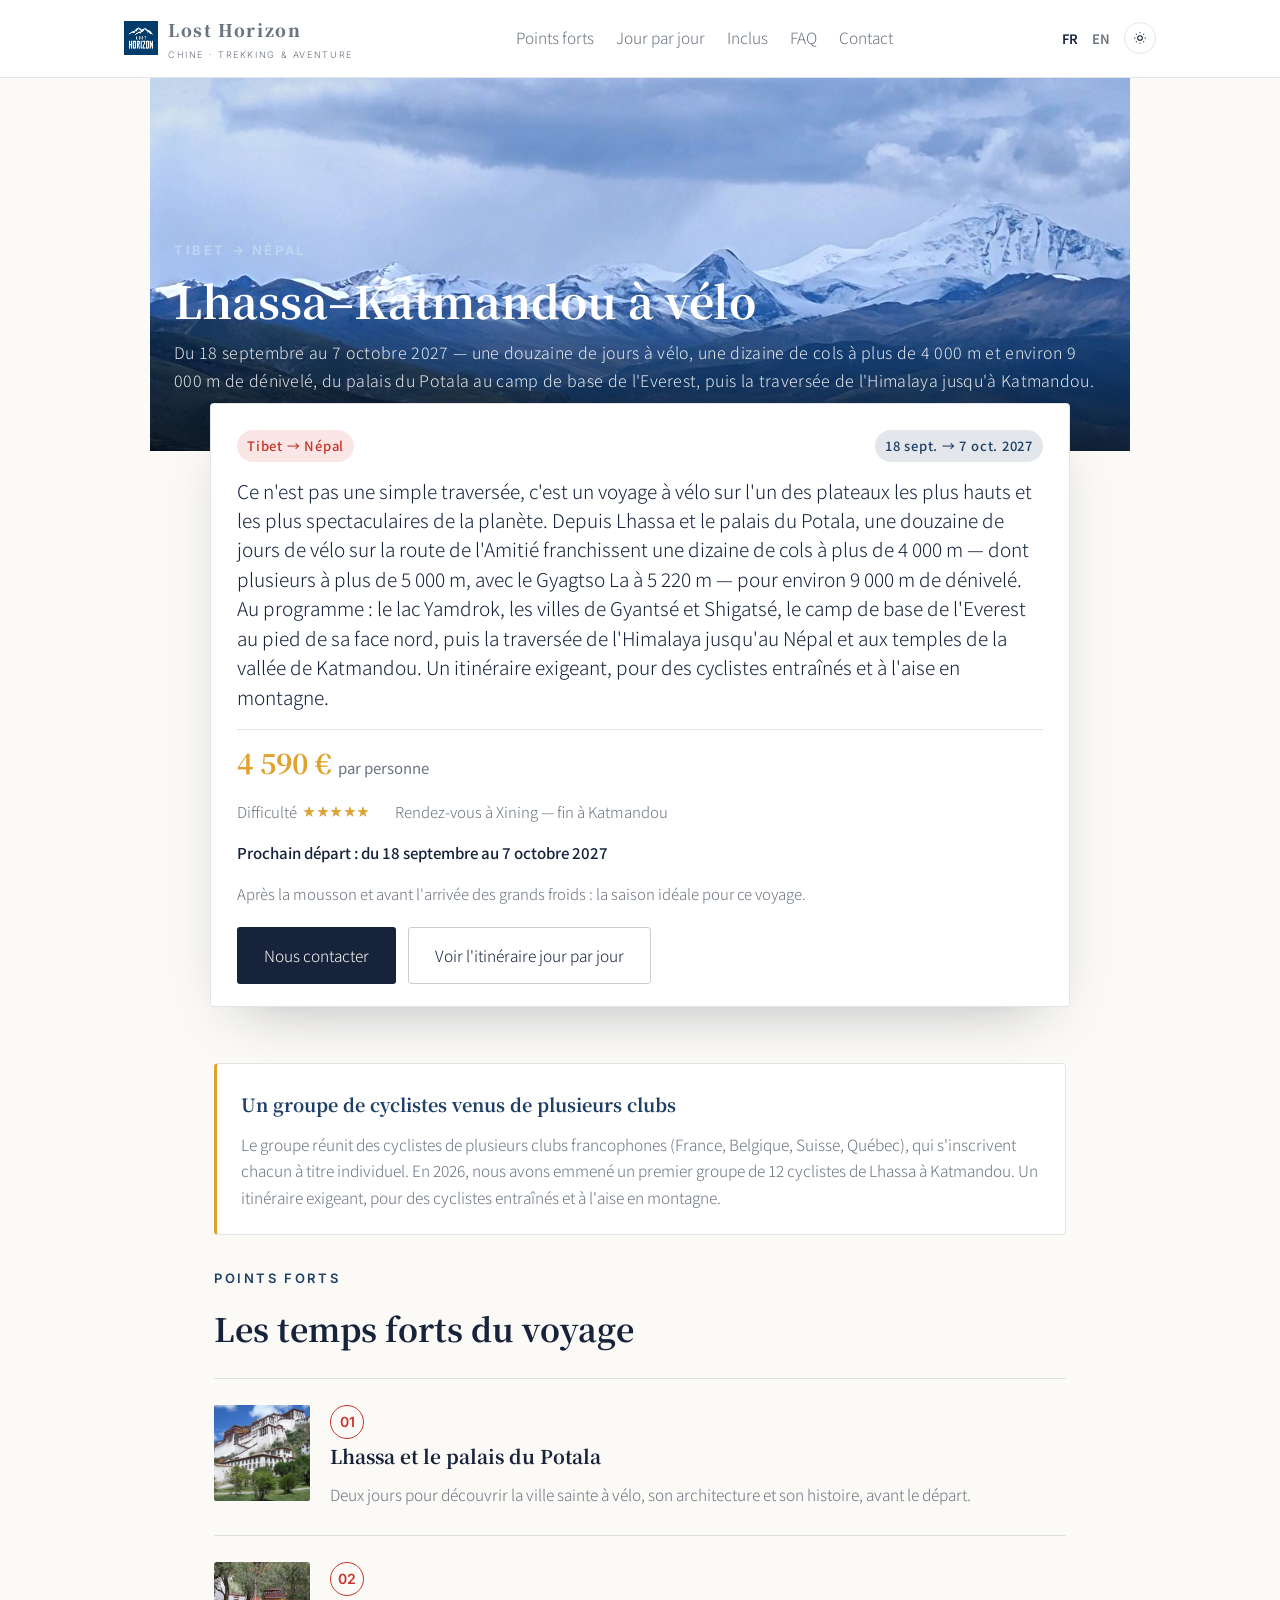
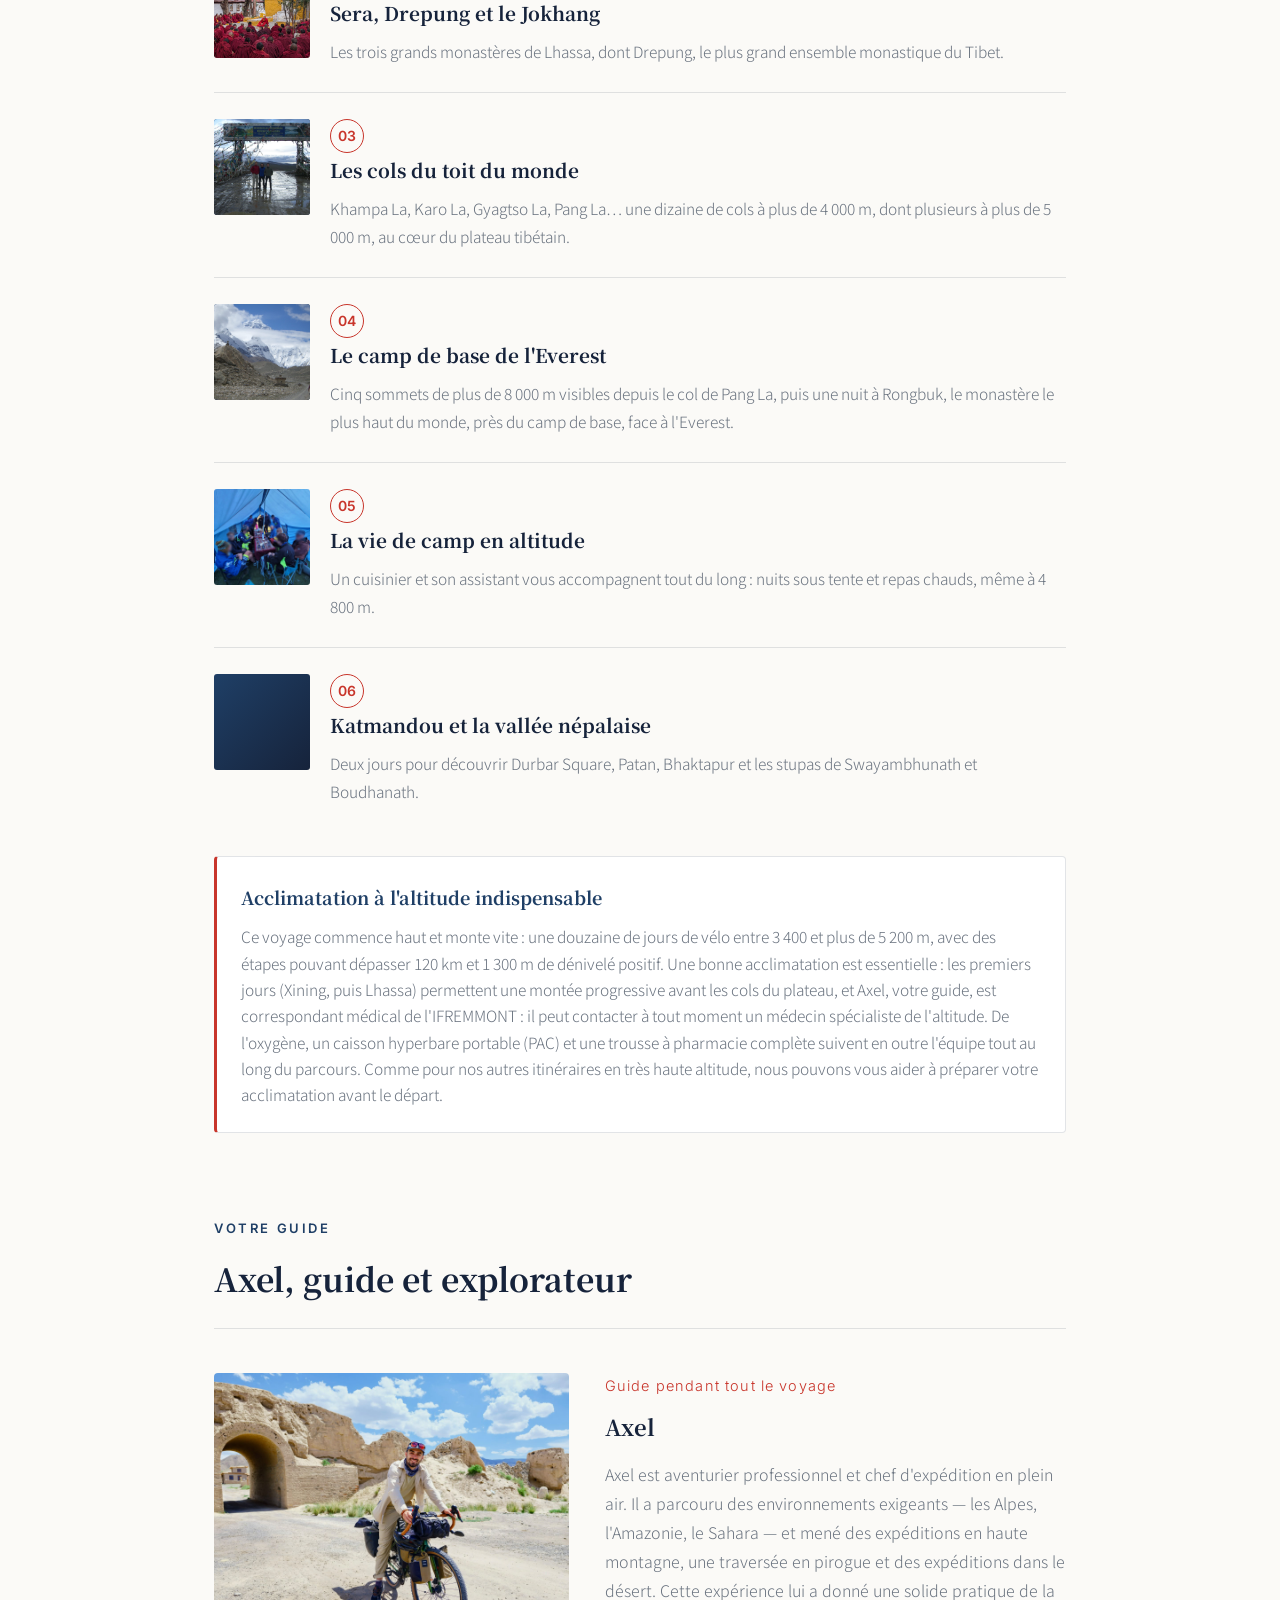
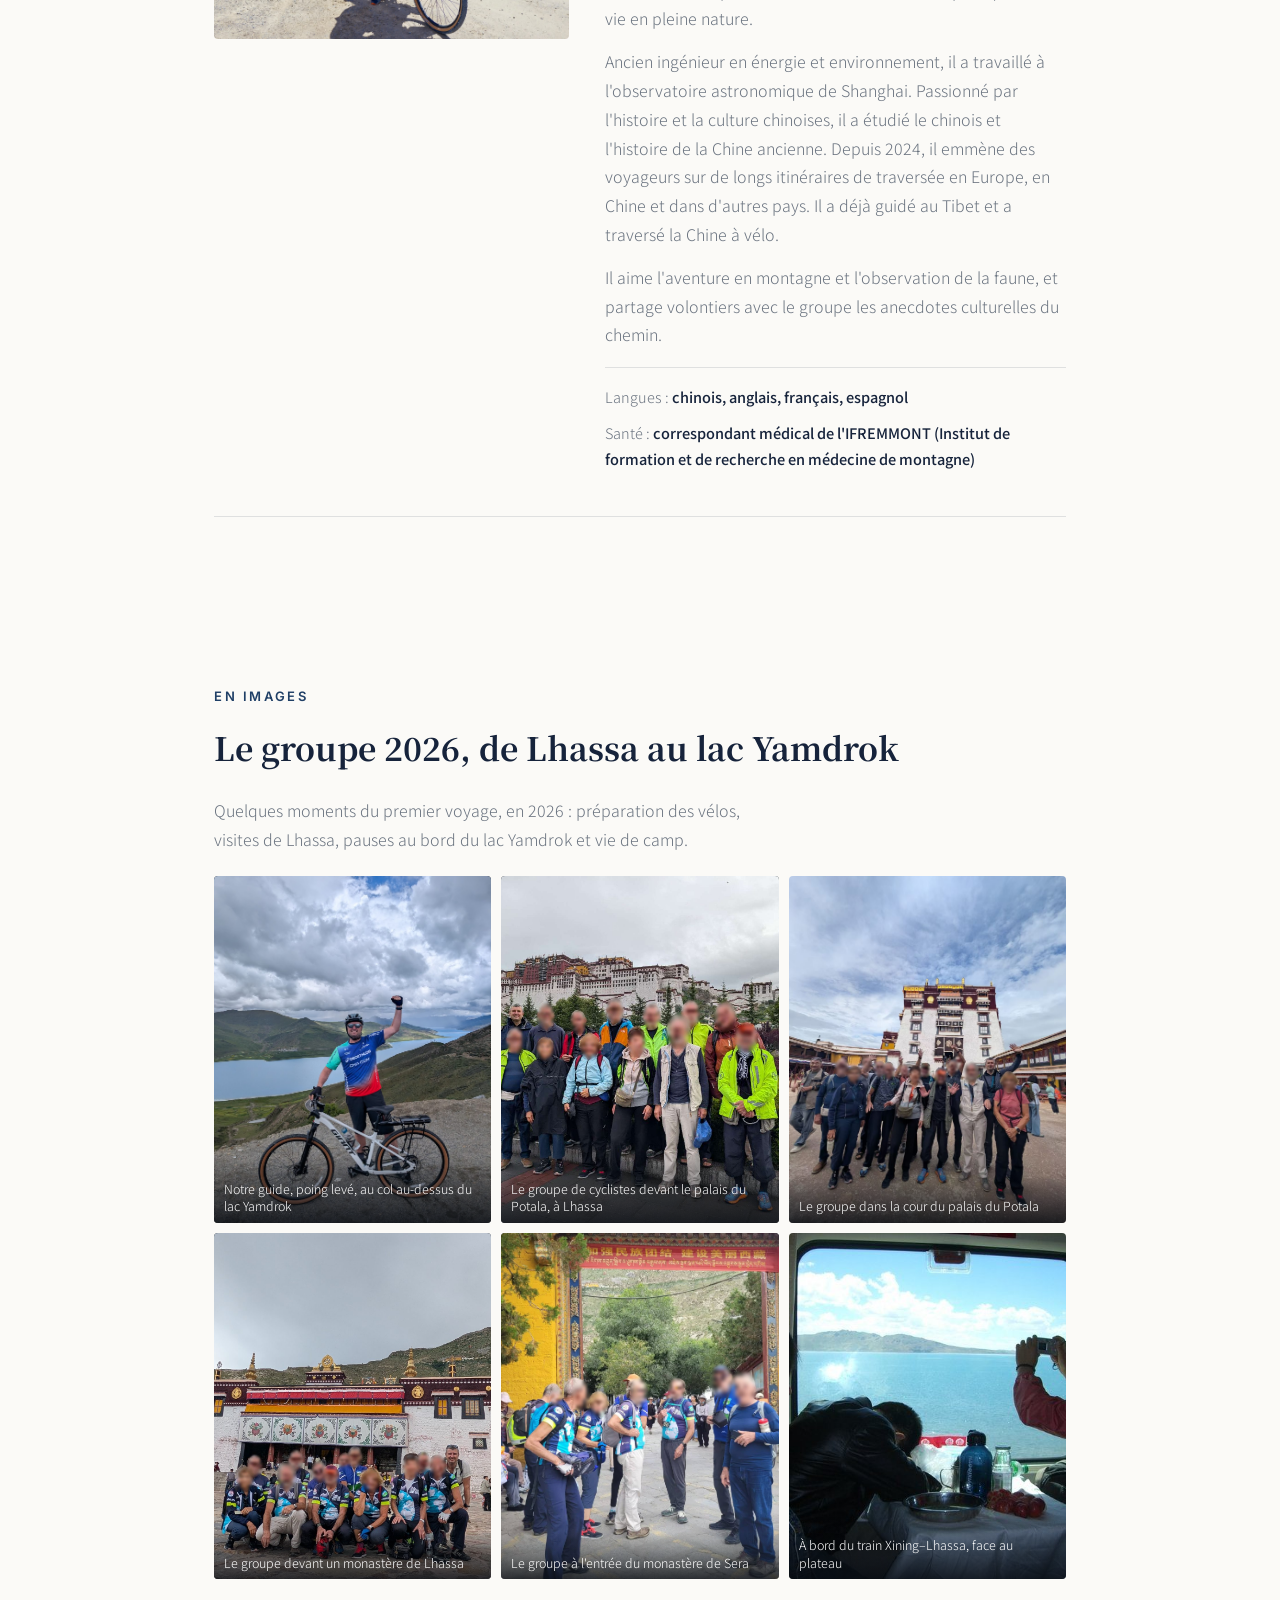
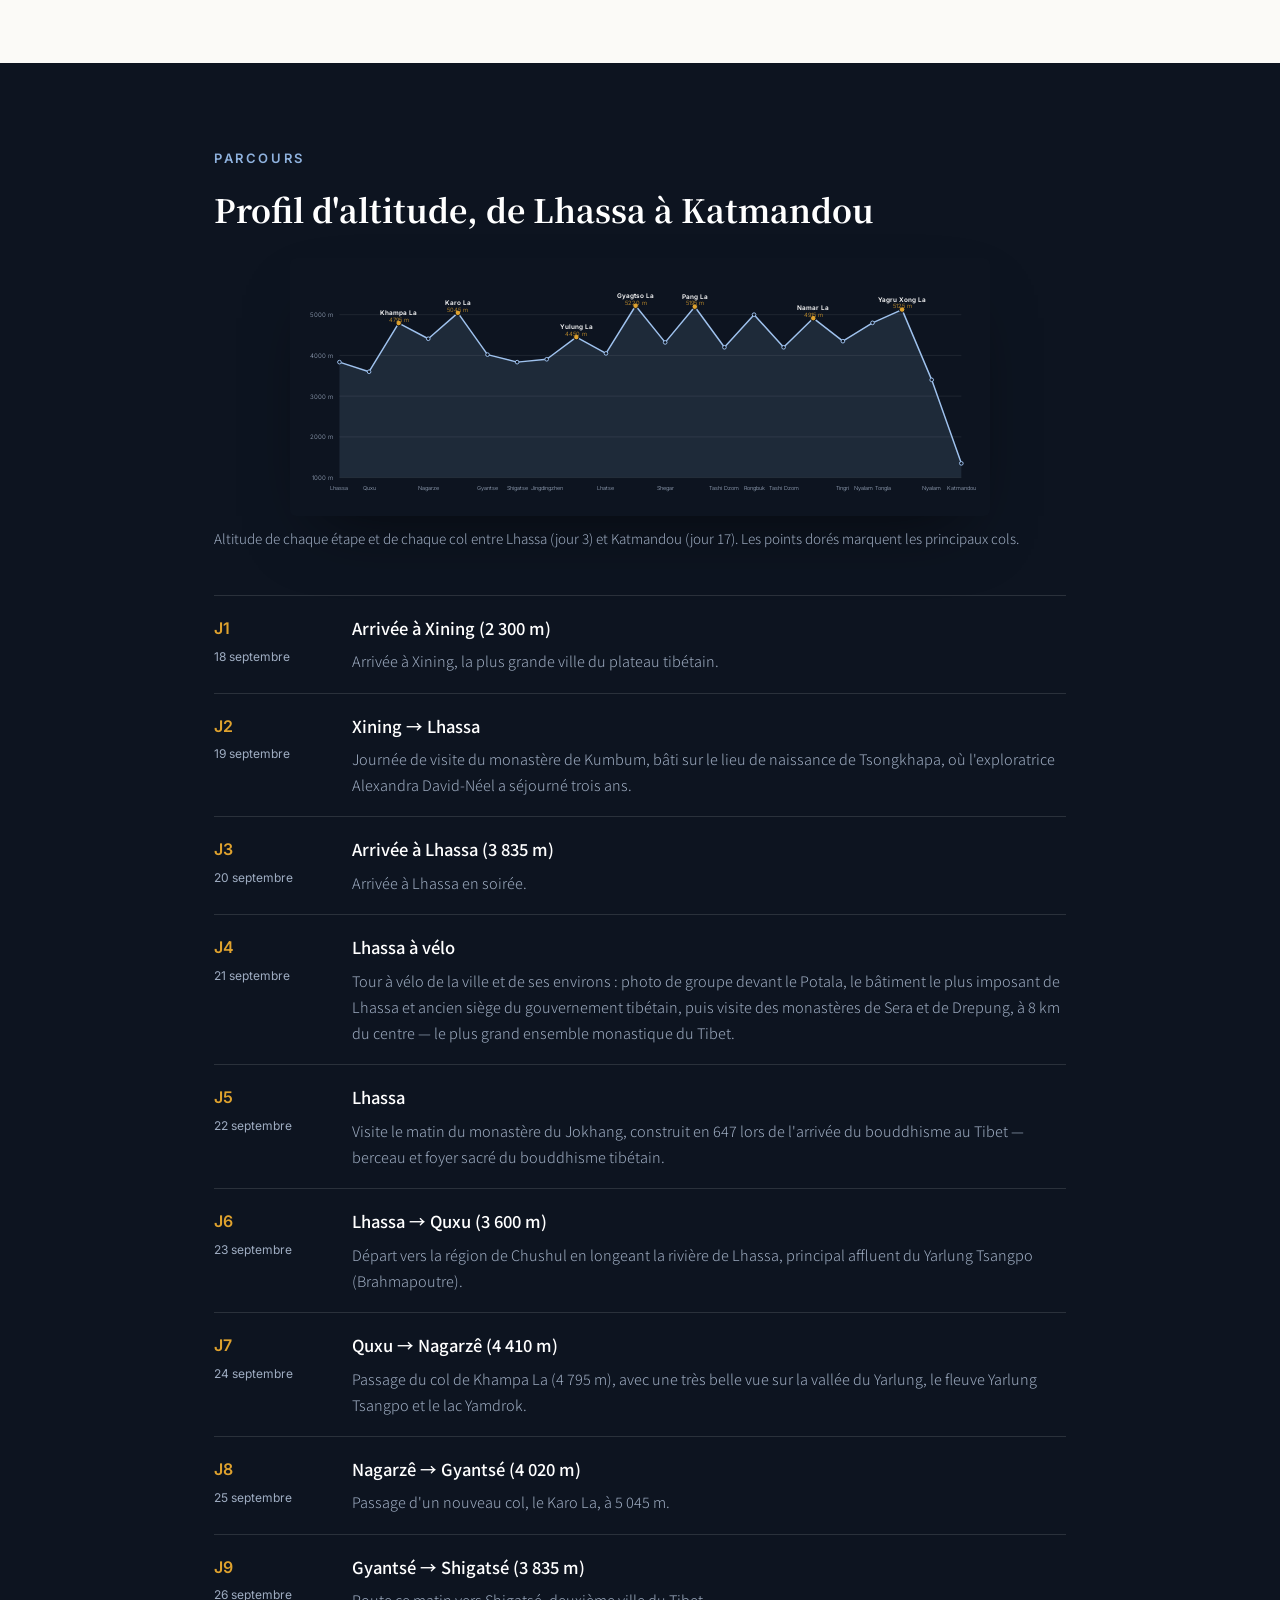
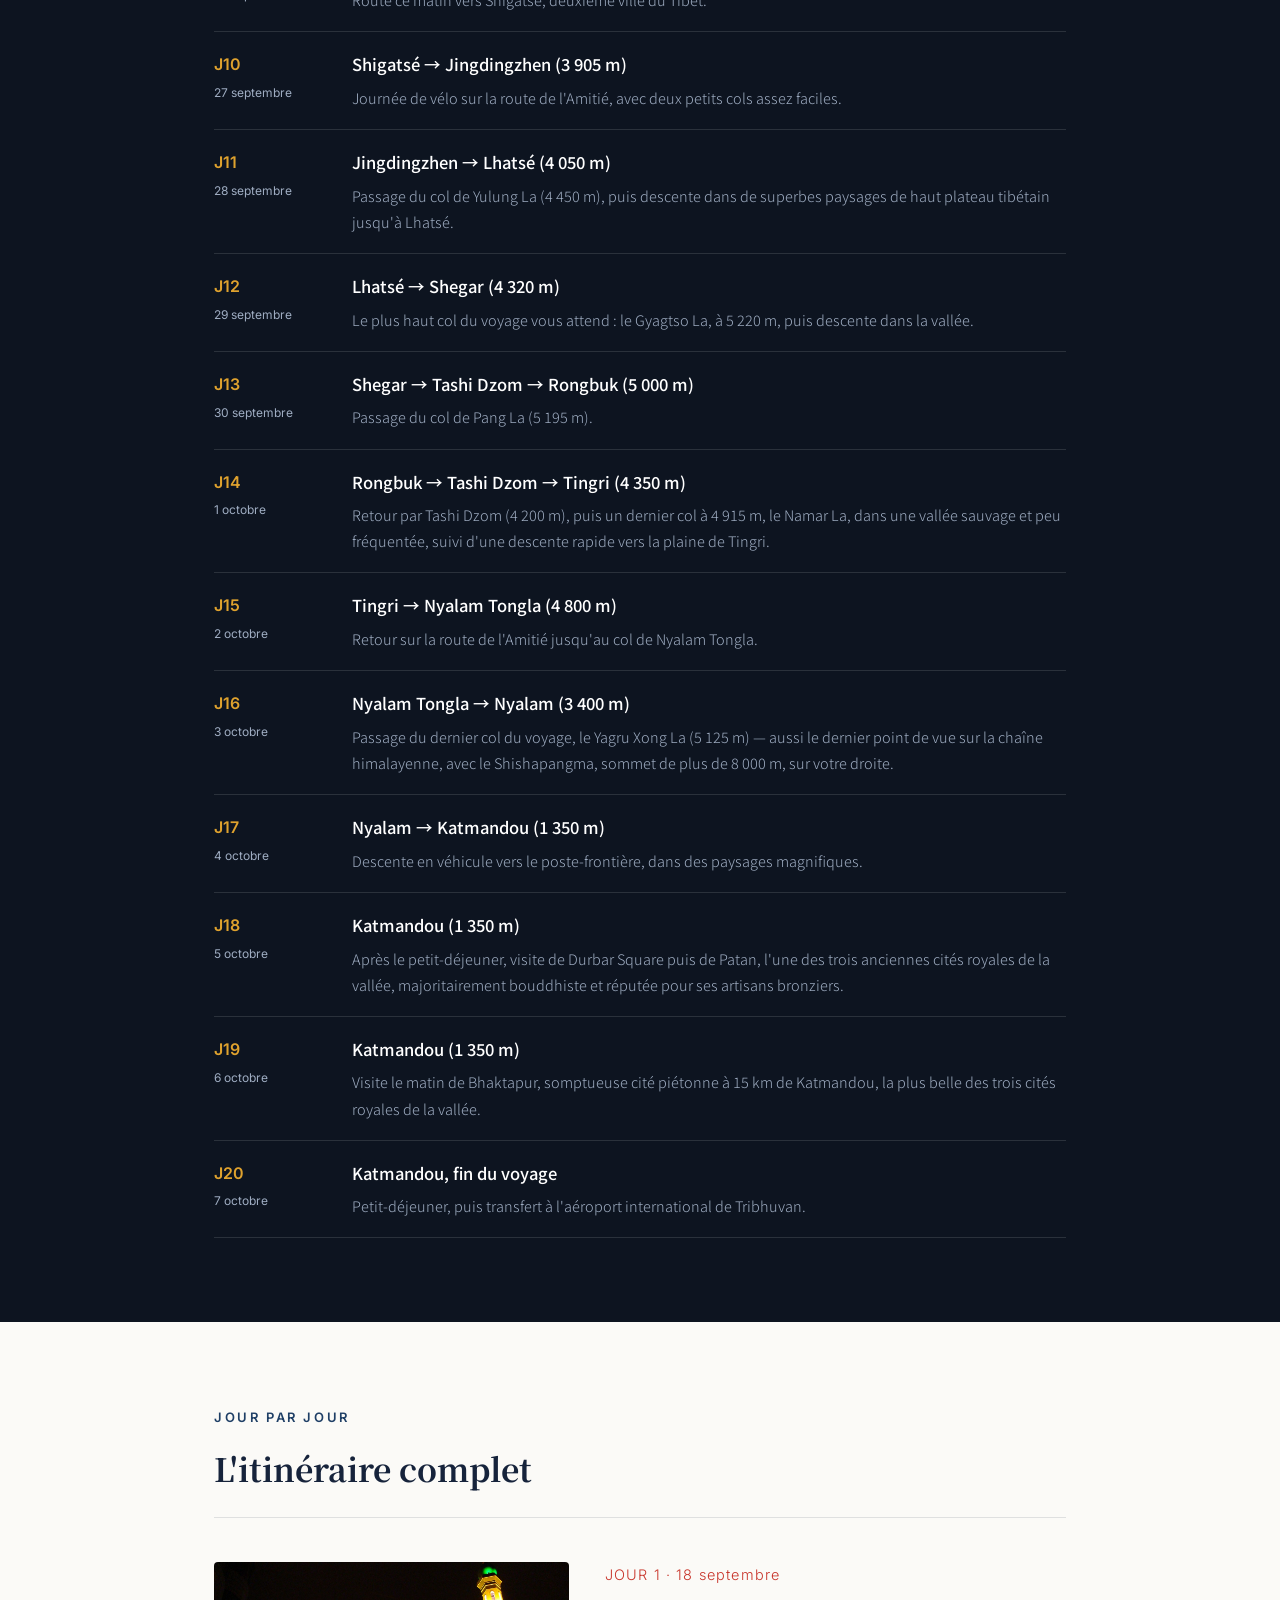
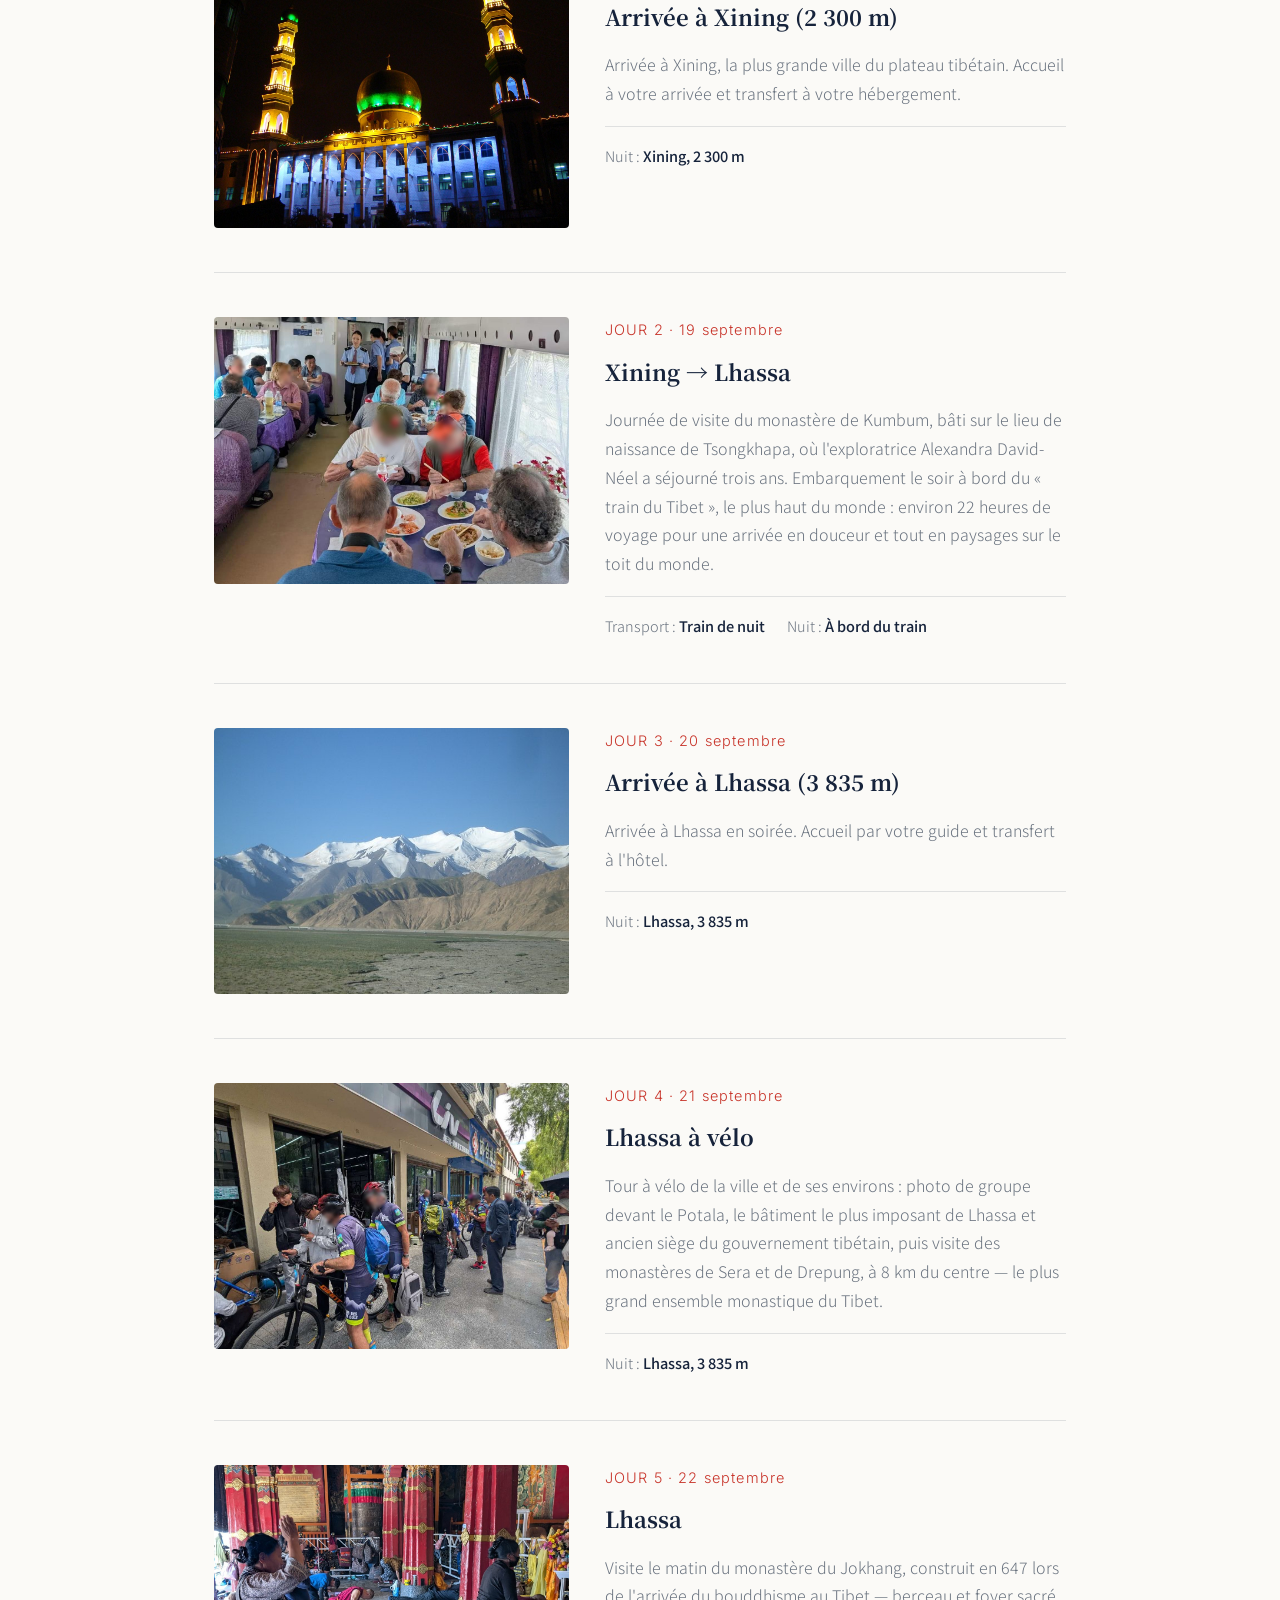
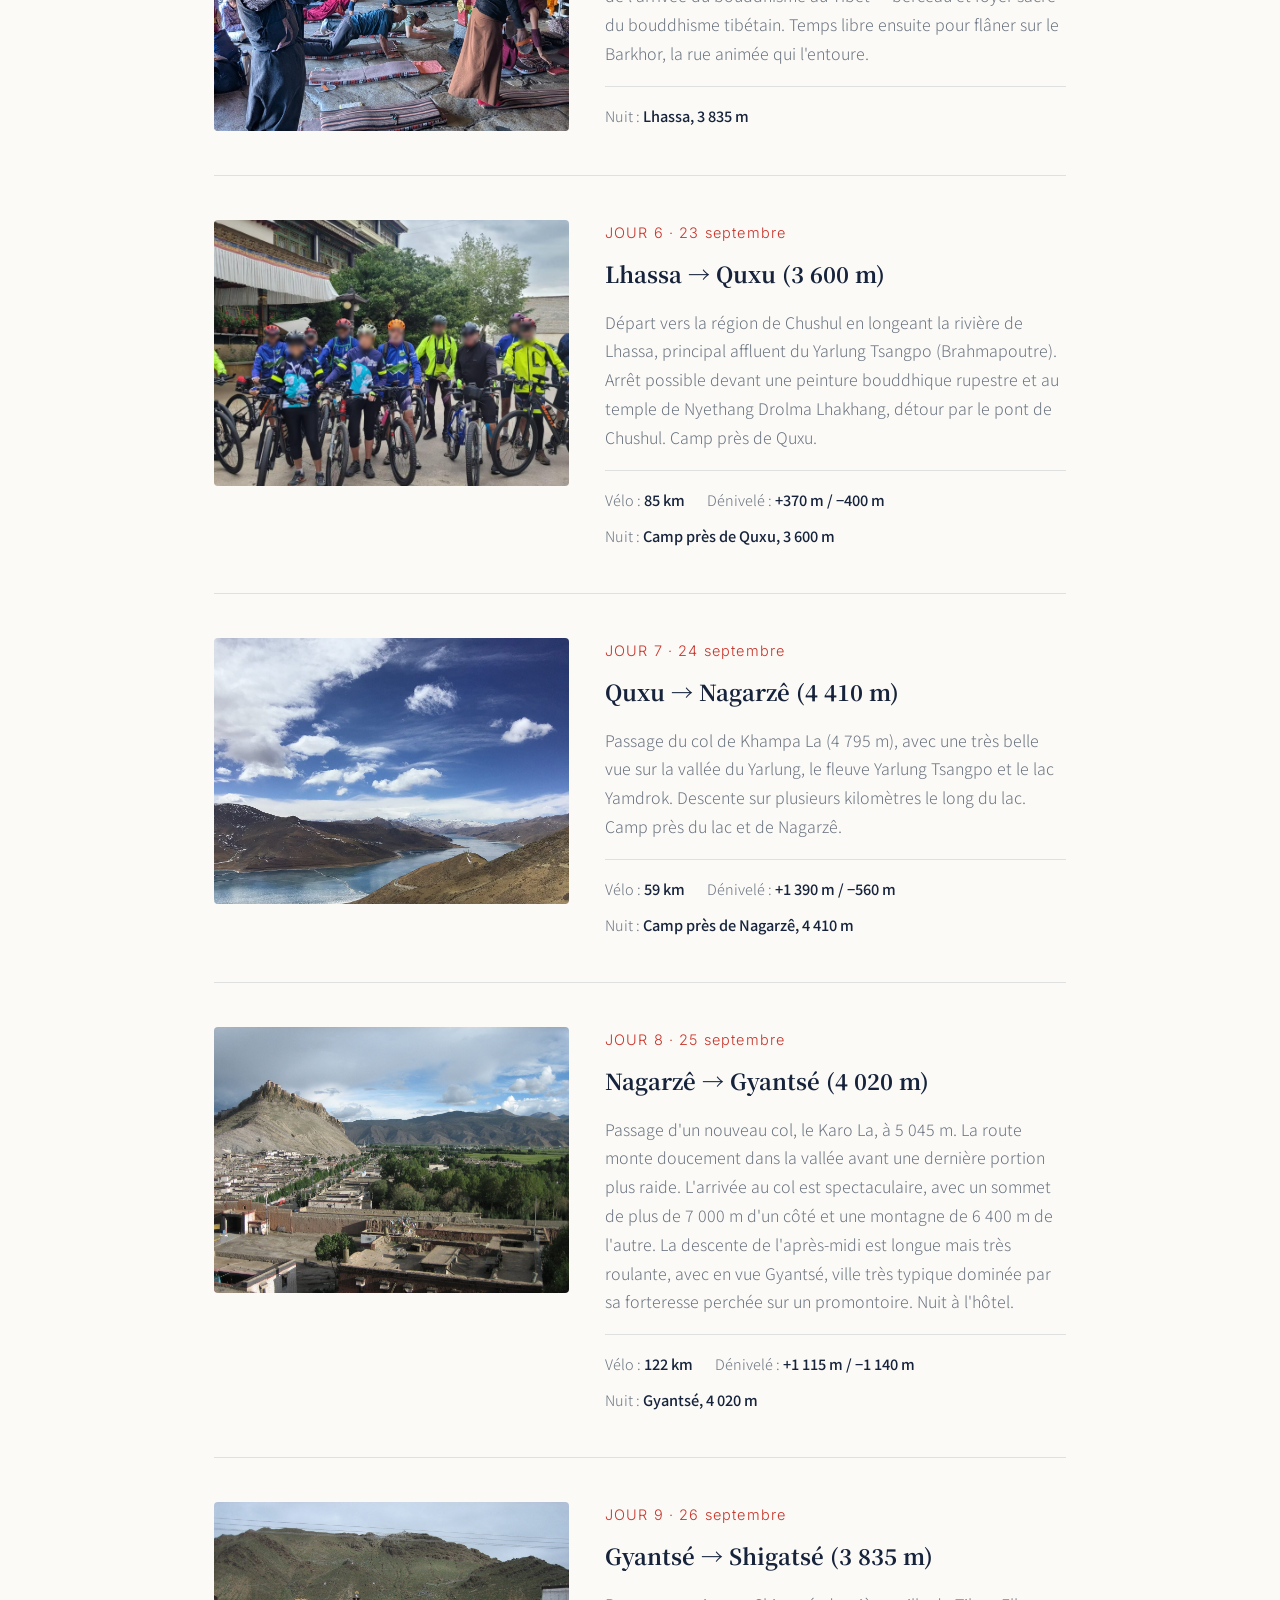
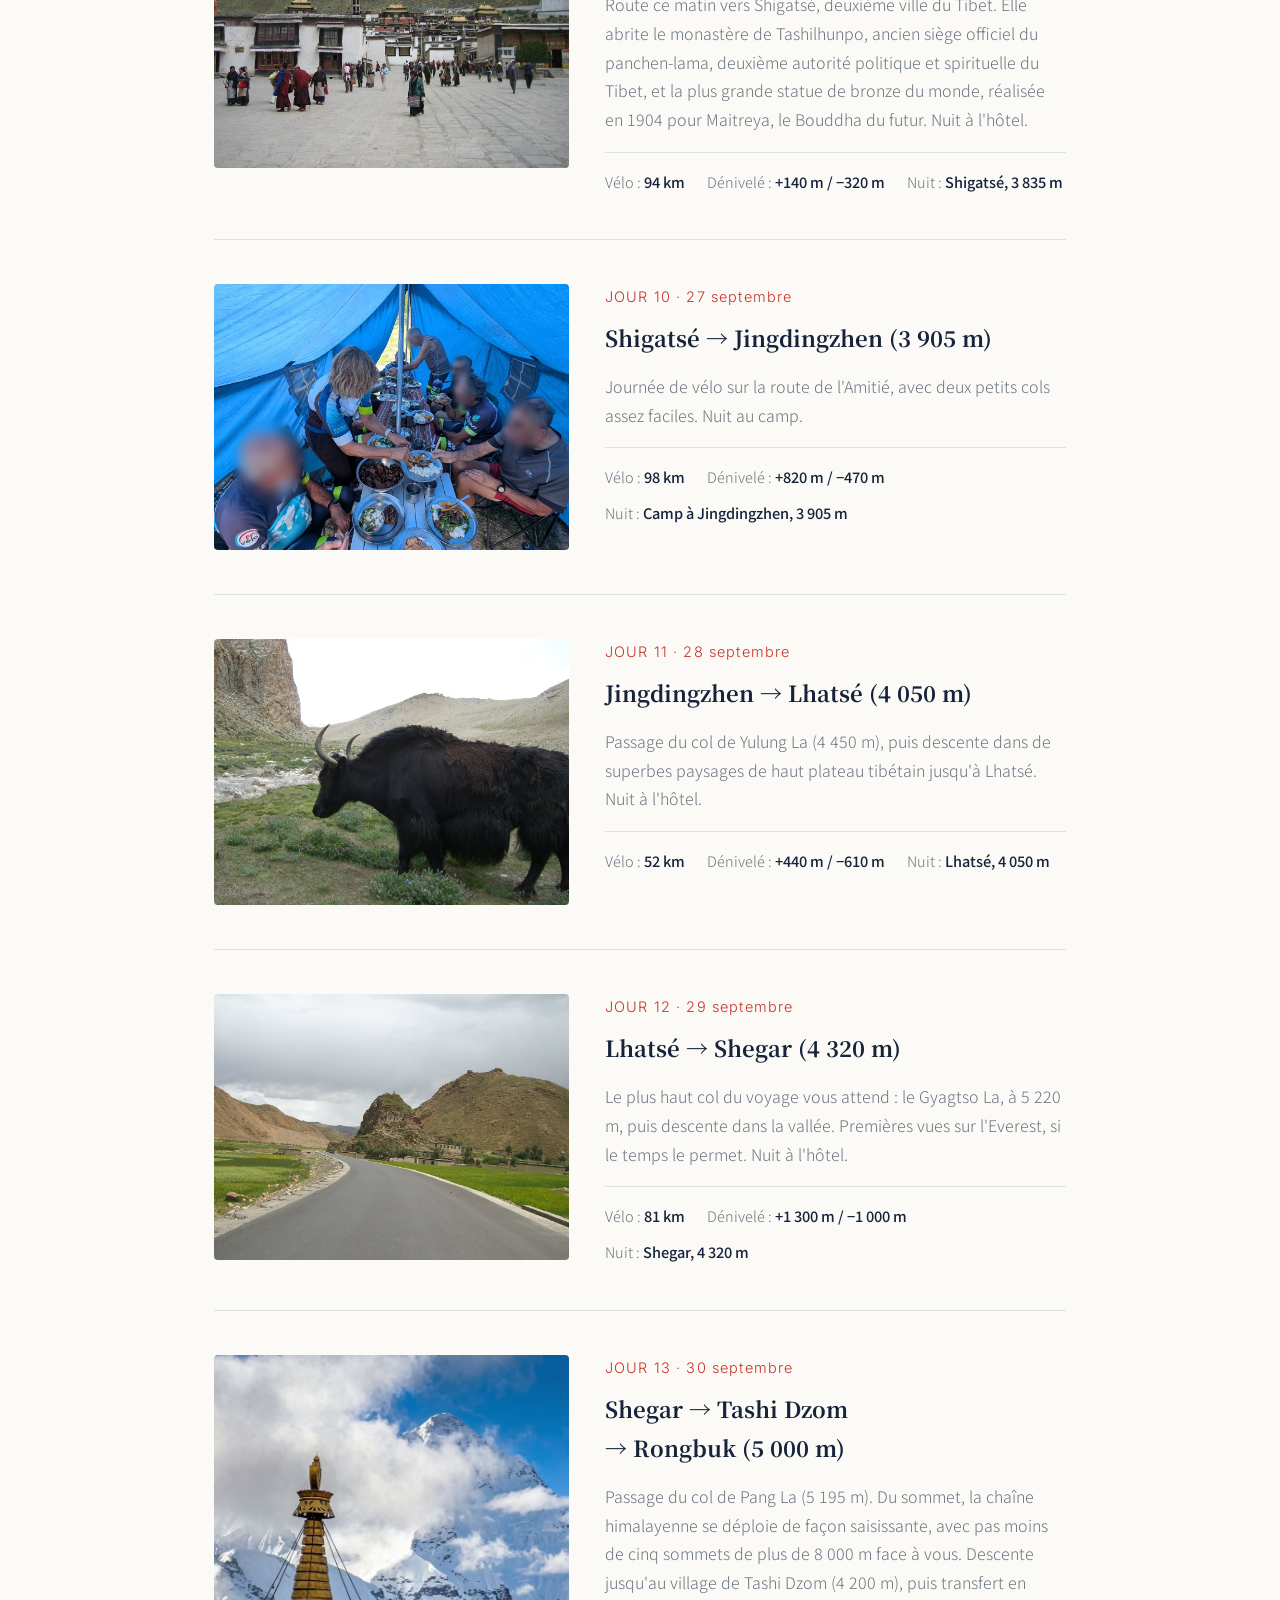
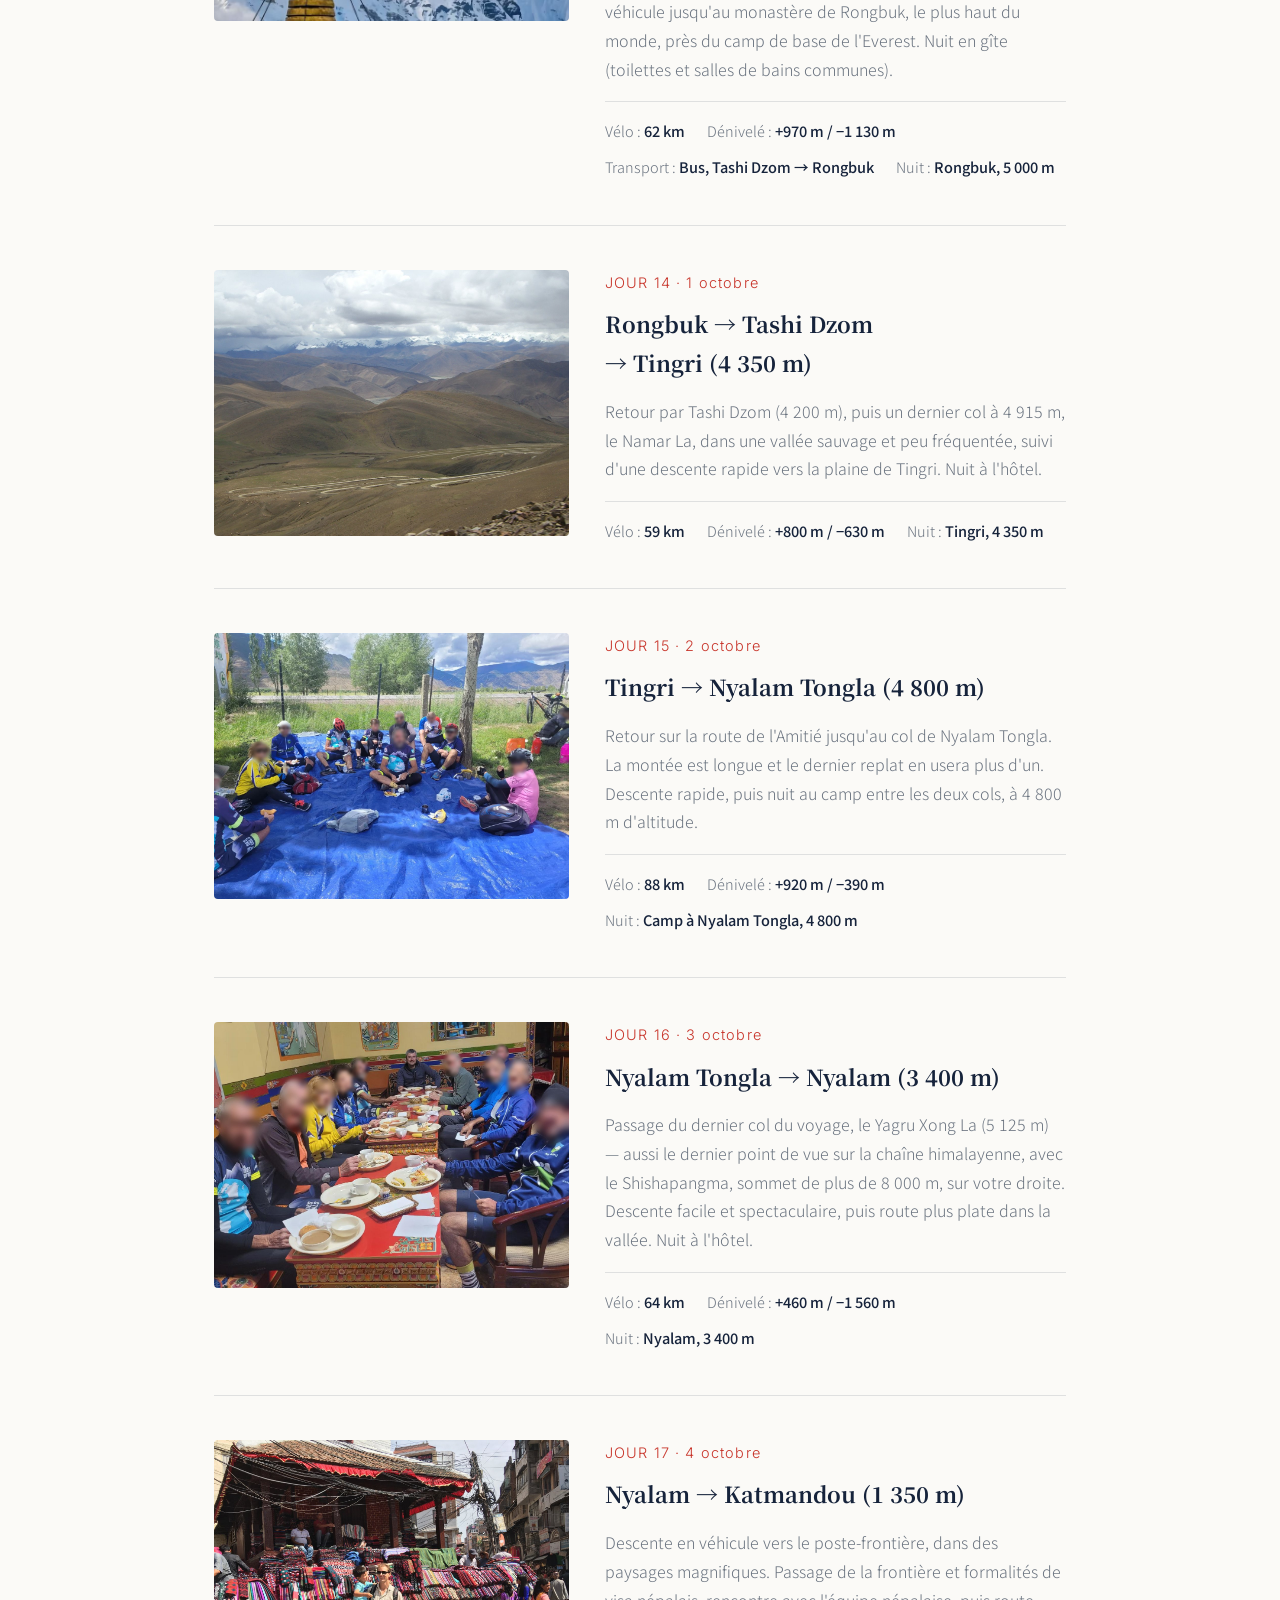
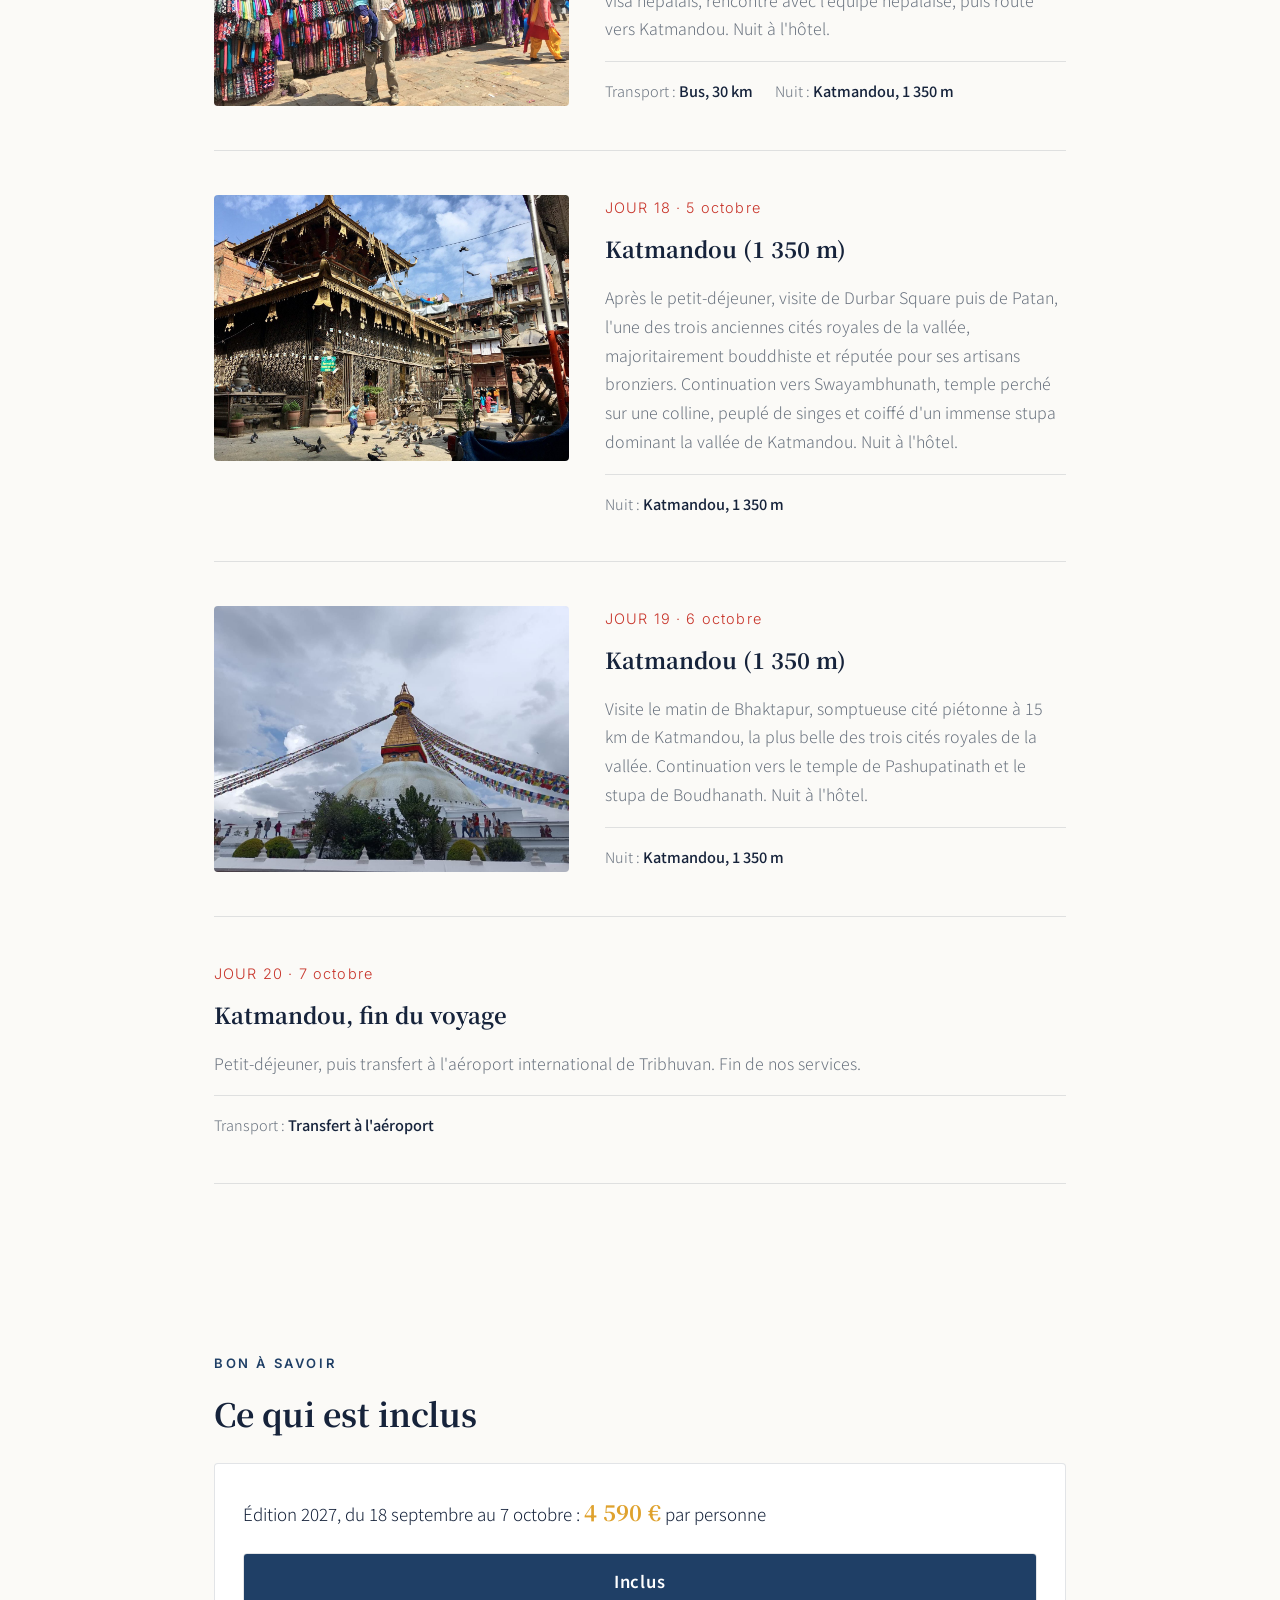
==== commit 0de1251c: "FAQ : corrections (assurances, visa Népal, gîte à Rongbuk, altitude de Lhassa, véhicule d'assistance" ====
--- a/index.html
+++ b/index.html
@@ -63,14 +63,6 @@
   "mainEntity": [
     {
       "@type": "Question",
-      "name": "Quel est le programme du voyage ?",
-      "acceptedAnswer": {
-        "@type": "Answer",
-        "text": "Lhassa–Katmandou à vélo est un voyage de 20 jours (19 nuits), du 18 septembre au 7 octobre 2027. Le rendez-vous est à Xining (jour 1) et le voyage se termine à Katmandou (jour 20). Une douzaine de jours se font à vélo sur la route de l'Amitié, du palais du Potala à Lhassa jusqu'au camp de base de l'Everest, puis à travers l'Himalaya jusqu'à Katmandou."
-      }
-    },
-    {
-      "@type": "Question",
       "name": "Pourquoi partir de Xining et non de Lhassa ?",
       "acceptedAnswer": {
         "@type": "Answer",
@@ -106,7 +98,7 @@
       "name": "Quel niveau faut-il avoir ?",
       "acceptedAnswer": {
         "@type": "Answer",
-        "text": "L'itinéraire est exigeant : il s'adresse à des cyclistes entraînés et à l'aise en montagne. Le voyage commence haut et monte vite, avec une douzaine de jours de vélo entre 3 400 et plus de 5 200 m d'altitude."
+        "text": "L'itinéraire est exigeant : il s'adresse à des cyclistes entraînés et à l'aise en montagne. Le voyage commence haut et monte vite, avec une douzaine de jours de vélo entre 3 400 et plus de 5 200 m d'altitude. Un véhicule d'assistance est à disposition : il peut à tout moment embarquer l'ensemble des cyclistes en cas de besoin, ou simplement emmener ceux qui sont trop fatigués pour continuer la journée."
       }
     },
     {
@@ -138,7 +130,7 @@
       "name": "Comment l'acclimatation est-elle organisée ?",
       "acceptedAnswer": {
         "@type": "Answer",
-        "text": "Une bonne acclimatation est essentielle. Les premiers jours du voyage (Xining à 2 300 m, puis Lhassa à 3 835 m, avec trois nuits sur place) permettent une montée progressive avant les cols du plateau."
+        "text": "Une bonne acclimatation est essentielle. Les premiers jours du voyage (Xining à 2 300 m, puis Lhassa à 3 700 m, avec trois nuits sur place) permettent une montée progressive avant les cols du plateau."
       }
     },
     {
@@ -170,7 +162,7 @@
       "name": "Où dort-on ?",
       "acceptedAnswer": {
         "@type": "Answer",
-        "text": "Dans des hôtels dans les villes, avec 4 nuits en camp durant l'itinérance (près de Quxu, près de Nagarzê, à Jingdingzhen et à Nyalam Tongla, à 4 800 m). La nuit à Rongbuk, près du camp de base de l'Everest, se passe en maison d'hôtes. La nuit du jour 2 se passe à bord du train du Tibet."
+        "text": "Dans des hôtels dans les villes, avec 4 nuits en camp durant l'itinérance (près de Quxu, près de Nagarzê, à Jingdingzhen et à Nyalam Tongla, à 4 800 m). La nuit à Rongbuk, près du camp de base de l'Everest, se passe en gîte (toilettes et salles de bains communes). La nuit du jour 2 se passe à bord du train du Tibet."
       }
     },
     {
@@ -226,7 +218,7 @@
       "name": "Faut-il un visa ?",
       "acceptedAnswer": {
         "@type": "Answer",
-        "text": "Aucun visa n'est requis pour la Chine. Pour le Népal, comptez environ 30 € de frais de visa. Les permis d'entrée et de circulation au Tibet sont inclus dans le prix."
+        "text": "Aucun visa n'est requis pour la Chine. Pour le Népal, comptez environ 30 € de frais de visa ; il peut être obtenu à la frontière, il est donc inutile de le demander à l'avance. Les permis d'entrée et de circulation au Tibet sont inclus dans le prix."
       }
     },
     {
@@ -250,7 +242,7 @@
       "name": "Une assurance est-elle nécessaire ?",
       "acceptedAnswer": {
         "@type": "Answer",
-        "text": "L'assurance voyage (assistance et annulation) n'est pas incluse : c'est à vous de la souscrire."
+        "text": "Les assurances voyage (assistance et annulation) ne sont pas incluses. Nous pouvons vous proposer, en supplément, les assurances de notre partenaire."
       }
     },
     {
@@ -640,7 +632,7 @@
         <div>
           <div class="day-num">JOUR 13 · 30 septembre</div>
           <h3>Shegar → Tashi Dzom → Rongbuk (5 000 m)</h3>
-          <p class="desc">Passage du col de Pang La (5 195 m). Du sommet, la chaîne himalayenne se déploie de façon saisissante, avec pas moins de cinq sommets de plus de 8 000 m face à vous. Descente jusqu&#x27;au village de Tashi Dzom (4 200 m), puis transfert en véhicule jusqu&#x27;au monastère de Rongbuk, le plus haut du monde, près du camp de base de l&#x27;Everest. Nuit en maison d&#x27;hôtes.</p>
+          <p class="desc">Passage du col de Pang La (5 195 m). Du sommet, la chaîne himalayenne se déploie de façon saisissante, avec pas moins de cinq sommets de plus de 8 000 m face à vous. Descente jusqu&#x27;au village de Tashi Dzom (4 200 m), puis transfert en véhicule jusqu&#x27;au monastère de Rongbuk, le plus haut du monde, près du camp de base de l&#x27;Everest. Nuit en gîte (toilettes et salles de bains communes).</p>
           <div class="day-stats">
             <div class="day-stat">Vélo : <b>62 km</b></div>
             <div class="day-stat">Dénivelé : <b>+970 m / −1 130 m</b></div>
@@ -800,23 +792,22 @@
       <div class="cap section-eyebrow">FAQ</div>
       <h2 class="section-title">Questions fréquentes</h2>
       <h3 class="faq-cat">Le voyage</h3>
-      <details class="faq-item"><summary>Quel est le programme du voyage ?</summary><p>Lhassa–Katmandou à vélo est un voyage de 20 jours (19 nuits), du 18 septembre au 7 octobre 2027. Le rendez-vous est à Xining (jour 1) et le voyage se termine à Katmandou (jour 20). Une douzaine de jours se font à vélo sur la route de l&#x27;Amitié, du palais du Potala à Lhassa jusqu&#x27;au camp de base de l&#x27;Everest, puis à travers l&#x27;Himalaya jusqu&#x27;à Katmandou.</p></details>
       <details class="faq-item"><summary>Pourquoi partir de Xining et non de Lhassa ?</summary><p>Le voyage commence à Xining (2 300 m), au nord-est du plateau tibétain. De là, on rejoint Lhassa en train de nuit (environ 22 heures), le train du Tibet, le plus haut du monde. Cette arrivée en douceur, tout en paysages, permet aussi de monter progressivement en altitude.</p></details>
       <details class="faq-item"><summary>Quels sont les grands moments du parcours ?</summary><p>Lhassa et le palais du Potala, les monastères de Sera, Drepung et du Jokhang, le lac Yamdrok, les villes de Gyantsé et Shigatsé, une dizaine de cols à plus de 4 000 m (dont plusieurs à plus de 5 000 m, avec le Gyagtso La à 5 220 m), le camp de base de l&#x27;Everest avec une nuit au monastère de Rongbuk, puis Katmandou et sa vallée (Durbar Square, Patan, Bhaktapur, Swayambhunath, Boudhanath).</p></details>
       <details class="faq-item"><summary>Quelle est la distance et le dénivelé ?</summary><p>Il faut compter une douzaine de jours de vélo, environ 9 000 m de dénivelé au total, et des étapes pouvant dépasser 120 km et 1 300 m de dénivelé positif. Le détail jour par jour (kilométrage, dénivelé, altitude de la nuit) est donné sur le site, dans la section « Jour par jour ».</p></details>
       <details class="faq-item"><summary>Pourquoi cette période de l&#x27;année ?</summary><p>Le départ du 18 septembre se situe après la mousson et avant l&#x27;arrivée des grands froids : c&#x27;est la saison idéale pour ce voyage. Les dates ont aussi été choisies pour passer le camp de base de l&#x27;Everest (Rongbuk, le 30 septembre) avant les vacances nationales chinoises, du 1er au 7 octobre, et éviter ainsi la foule.</p></details>
       <h3 class="faq-cat">Niveau et préparation</h3>
-      <details class="faq-item"><summary>Quel niveau faut-il avoir ?</summary><p>L&#x27;itinéraire est exigeant : il s&#x27;adresse à des cyclistes entraînés et à l&#x27;aise en montagne. Le voyage commence haut et monte vite, avec une douzaine de jours de vélo entre 3 400 et plus de 5 200 m d&#x27;altitude.</p></details>
+      <details class="faq-item"><summary>Quel niveau faut-il avoir ?</summary><p>L&#x27;itinéraire est exigeant : il s&#x27;adresse à des cyclistes entraînés et à l&#x27;aise en montagne. Le voyage commence haut et monte vite, avec une douzaine de jours de vélo entre 3 400 et plus de 5 200 m d&#x27;altitude. Un véhicule d&#x27;assistance est à disposition : il peut à tout moment embarquer l&#x27;ensemble des cyclistes en cas de besoin, ou simplement emmener ceux qui sont trop fatigués pour continuer la journée.</p></details>
       <details class="faq-item"><summary>Les cols sont-ils tous difficiles ?</summary><p>Non, l&#x27;effort varie selon les jours. Certaines étapes comportent des cols assez faciles (par exemple deux petits cols le jour 10), d&#x27;autres sont plus longues et plus raides (Karo La, Gyagtso La, montée du Nyalam Tongla). Le dernier col, le Yagru Xong La (5 125 m), offre une descente facile et spectaculaire.</p></details>
       <details class="faq-item"><summary>Quel vélo est fourni ?</summary><p>Un VTT par personne (Giant ou équivalent), avec pièces de rechange, est inclus. Le matériel de camping est également fourni, sauf votre sac de couchage.</p></details>
       <details class="faq-item"><summary>Pouvez-vous m&#x27;aider à préparer l&#x27;acclimatation ?</summary><p>Oui. Comme pour nos autres itinéraires en très haute altitude, nous pouvons vous aider à préparer votre acclimatation avant le départ. N&#x27;hésitez pas à nous contacter pour en parler.</p></details>
       <h3 class="faq-cat">Altitude et sécurité</h3>
-      <details class="faq-item"><summary>Comment l&#x27;acclimatation est-elle organisée ?</summary><p>Une bonne acclimatation est essentielle. Les premiers jours du voyage (Xining à 2 300 m, puis Lhassa à 3 835 m, avec trois nuits sur place) permettent une montée progressive avant les cols du plateau.</p></details>
+      <details class="faq-item"><summary>Comment l&#x27;acclimatation est-elle organisée ?</summary><p>Une bonne acclimatation est essentielle. Les premiers jours du voyage (Xining à 2 300 m, puis Lhassa à 3 700 m, avec trois nuits sur place) permettent une montée progressive avant les cols du plateau.</p></details>
       <details class="faq-item"><summary>Que se passe-t-il en cas de problème de santé en altitude ?</summary><p>Votre guide Axel est correspondant médical de l&#x27;IFREMMONT (Institut de formation et de recherche en médecine de montagne) et peut contacter à tout moment un médecin spécialiste de l&#x27;altitude. En complément, de l&#x27;oxygène, un caisson hyperbare portable (PAC) et une trousse à pharmacie complète sont à disposition et suivent l&#x27;équipe tout au long du parcours.</p></details>
       <details class="faq-item"><summary>Y a-t-il un véhicule d&#x27;assistance ?</summary><p>Oui : un minibus d&#x27;assistance et un véhicule logistique accompagnent le groupe pendant tout le voyage.</p></details>
       <details class="faq-item"><summary>Qui est Axel ?</summary><p>Axel est votre guide pendant tout le voyage. Aventurier professionnel et chef d&#x27;expédition en plein air, il a parcouru les Alpes, l&#x27;Amazonie et le Sahara. Ancien ingénieur en énergie et environnement, il a étudié le chinois et l&#x27;histoire de la Chine ancienne, a déjà guidé au Tibet et a traversé la Chine à vélo. Il parle chinois, anglais, français et espagnol.</p></details>
       <h3 class="faq-cat">Hébergement et repas</h3>
-      <details class="faq-item"><summary>Où dort-on ?</summary><p>Dans des hôtels dans les villes, avec 4 nuits en camp durant l&#x27;itinérance (près de Quxu, près de Nagarzê, à Jingdingzhen et à Nyalam Tongla, à 4 800 m). La nuit à Rongbuk, près du camp de base de l&#x27;Everest, se passe en maison d&#x27;hôtes. La nuit du jour 2 se passe à bord du train du Tibet.</p></details>
+      <details class="faq-item"><summary>Où dort-on ?</summary><p>Dans des hôtels dans les villes, avec 4 nuits en camp durant l&#x27;itinérance (près de Quxu, près de Nagarzê, à Jingdingzhen et à Nyalam Tongla, à 4 800 m). La nuit à Rongbuk, près du camp de base de l&#x27;Everest, se passe en gîte (toilettes et salles de bains communes). La nuit du jour 2 se passe à bord du train du Tibet.</p></details>
       <details class="faq-item"><summary>Comment se passent les nuits en camp et les repas ?</summary><p>Un cuisinier et un assistant vous accompagnent tout du long, avec tout l&#x27;équipement de cuisine de camp : nuits sous tente et repas chauds, même à 4 800 m. Tout le matériel de camping est fourni, sauf votre sac de couchage, à apporter.</p></details>
       <details class="faq-item"><summary>Tous les repas sont-ils inclus ?</summary><p>Tous les repas sont inclus, sauf certains indiqués comme non inclus : les déjeuners et dîners à Xining, Lhassa et Gyantsé, et les dîners à Katmandou et Shigatsé.</p></details>
       <h3 class="faq-cat">Prix et inclus</h3>
@@ -825,10 +816,10 @@
       <details class="faq-item"><summary>Qu&#x27;est-ce qui n&#x27;est pas inclus ?</summary><p>Les vols internationaux jusqu&#x27;à Xining et depuis Katmandou, certains repas (voir plus haut), les frais de visa, le sac de couchage, l&#x27;assurance voyage (assistance et annulation) et les pourboires pour votre guide, votre chauffeur, votre cuisinier, etc.</p></details>
       <h3 class="faq-cat">Inscription, visa et conditions</h3>
       <details class="faq-item"><summary>Comment s&#x27;inscrire ?</summary><p>Nous ne prenons pas de réservation en ligne : le site est là pour présenter le voyage. Appelez-nous ou écrivez-nous pour en parler. Les dates, la taille du groupe et le programme définitif sont toujours confirmés personnellement avec notre équipe avant le départ.</p></details>
-      <details class="faq-item"><summary>Faut-il un visa ?</summary><p>Aucun visa n&#x27;est requis pour la Chine. Pour le Népal, comptez environ 30 € de frais de visa. Les permis d&#x27;entrée et de circulation au Tibet sont inclus dans le prix.</p></details>
+      <details class="faq-item"><summary>Faut-il un visa ?</summary><p>Aucun visa n&#x27;est requis pour la Chine. Pour le Népal, comptez environ 30 € de frais de visa ; il peut être obtenu à la frontière, il est donc inutile de le demander à l&#x27;avance. Les permis d&#x27;entrée et de circulation au Tibet sont inclus dans le prix.</p></details>
       <details class="faq-item"><summary>Que se passe-t-il si je dois annuler ?</summary><p>Les conditions d&#x27;annulation dépendent de la date à laquelle vous annulez par rapport au départ ; elles vous sont confirmées par écrit à la réservation. En cas de refus de visa, nous demandons la lettre officielle de refus du consulat et remboursons ce qui peut l&#x27;être, déduction faite des frais déjà engagés pour vous. Une place confirmée peut en général être cédée à un autre voyageur remplissant les conditions.</p></details>
       <details class="faq-item"><summary>Et si vous deviez annuler le voyage ?</summary><p>Si des raisons de sécurité ou des restrictions officielles imposent un changement, nous adaptons le voyage ou remboursons la partie non effectuée.</p></details>
-      <details class="faq-item"><summary>Une assurance est-elle nécessaire ?</summary><p>L&#x27;assurance voyage (assistance et annulation) n&#x27;est pas incluse : c&#x27;est à vous de la souscrire.</p></details>
+      <details class="faq-item"><summary>Une assurance est-elle nécessaire ?</summary><p>Les assurances voyage (assistance et annulation) ne sont pas incluses. Nous pouvons vous proposer, en supplément, les assurances de notre partenaire.</p></details>
       <h3 class="faq-cat">Groupe et contact</h3>
       <details class="faq-item"><summary>Avec qui voyage-t-on ?</summary><p>Le groupe réunit des cyclistes de plusieurs clubs francophones (France, Belgique, Suisse, Québec), qui s&#x27;inscrivent chacun à titre individuel. En 2026, nous avons emmené un premier groupe de 12 cyclistes de Lhassa à Katmandou.</p></details>
       <details class="faq-item"><summary>Comment vous contacter ?</summary><p>Par téléphone auprès de Mathieu Le Serre au +33 6 27 29 79 77, ou par e-mail à contact@lhassa-katmandou.com. Que vous soyez cycliste intéressé ou responsable de club, nous sommes à votre disposition pour en parler.</p></details>
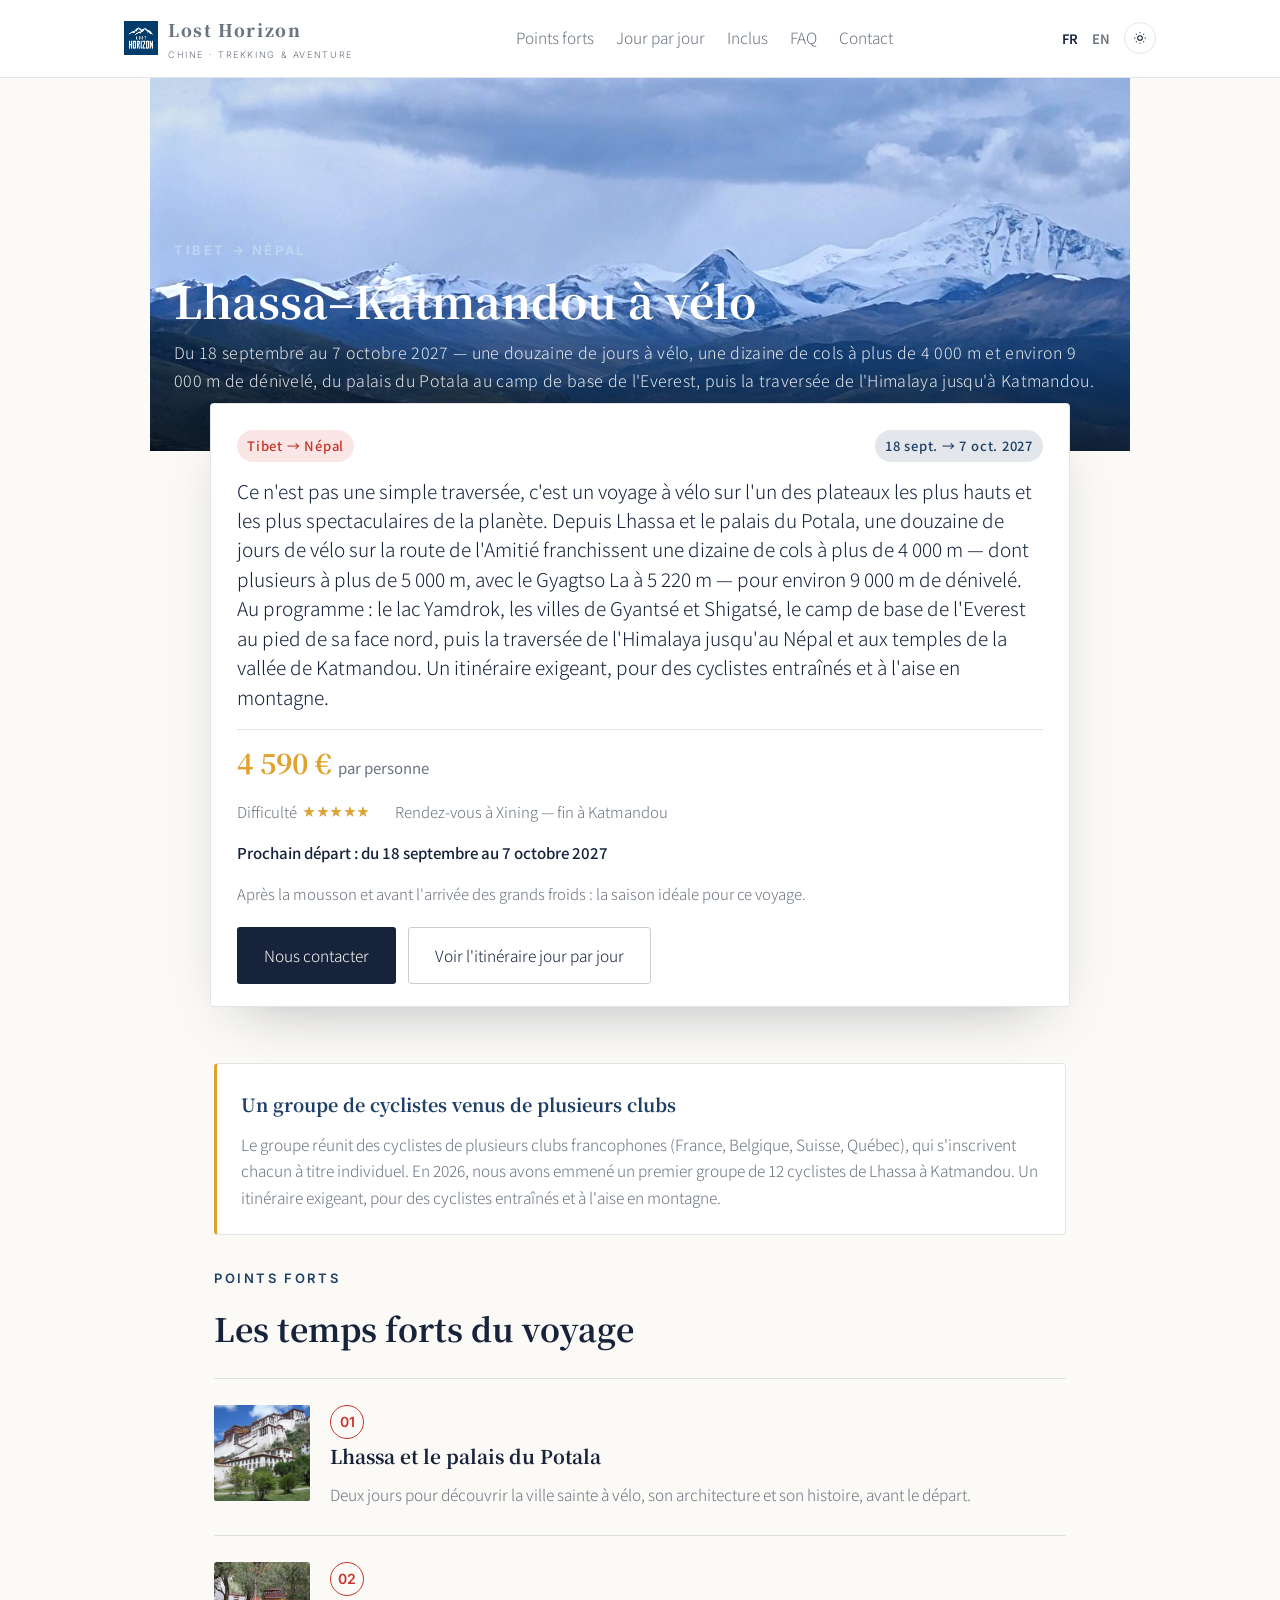
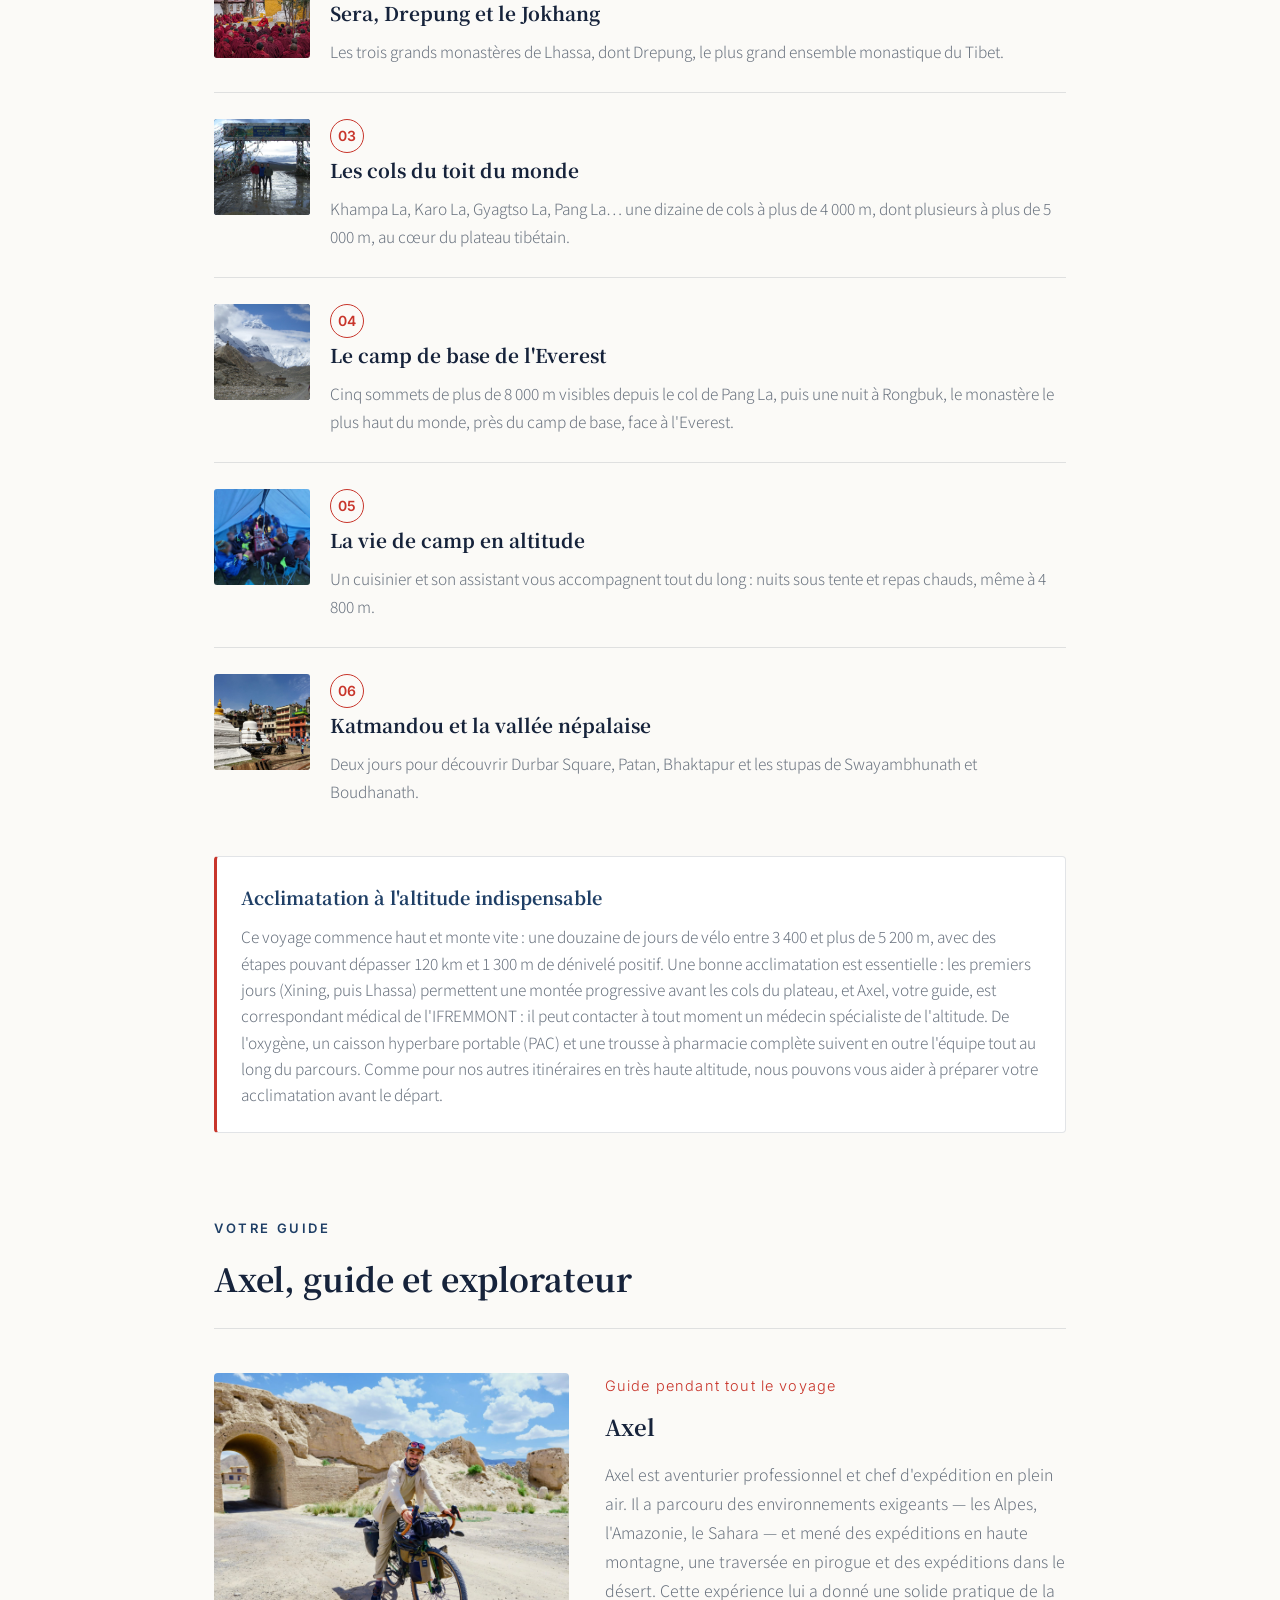
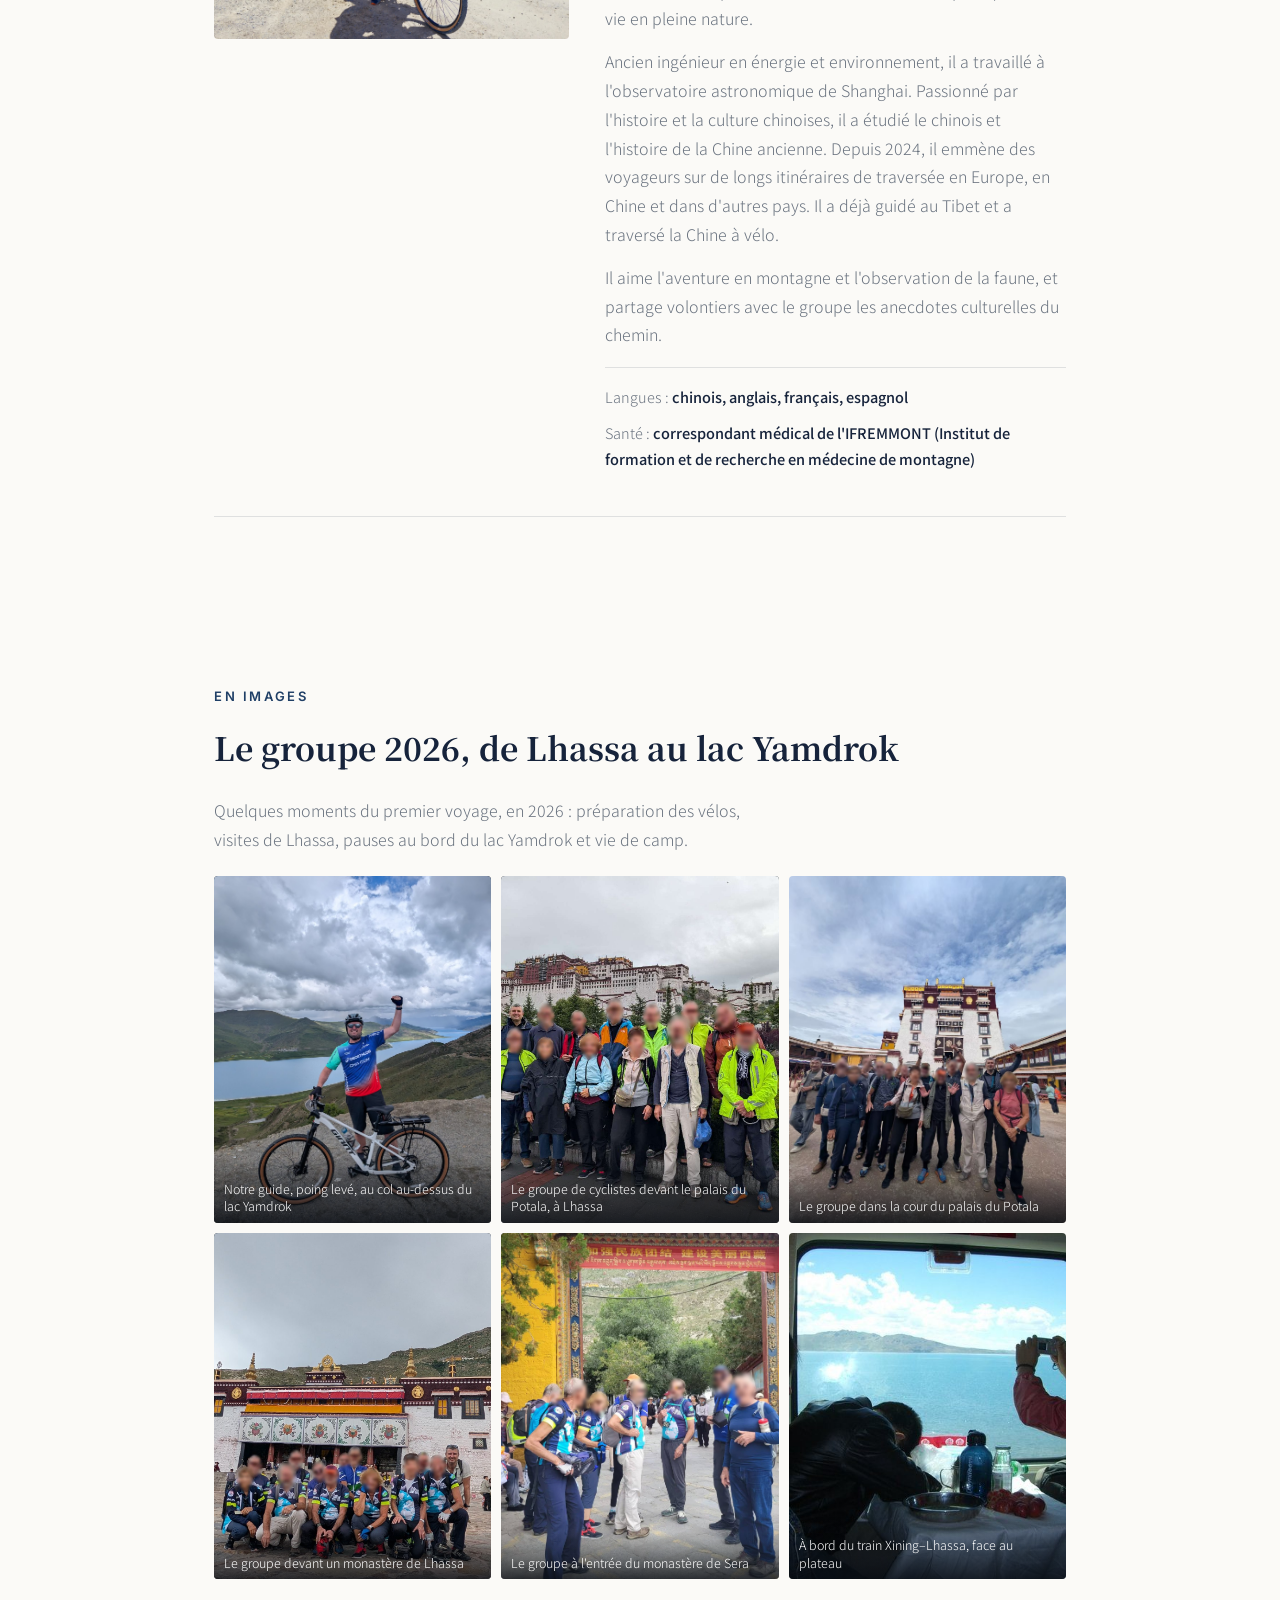
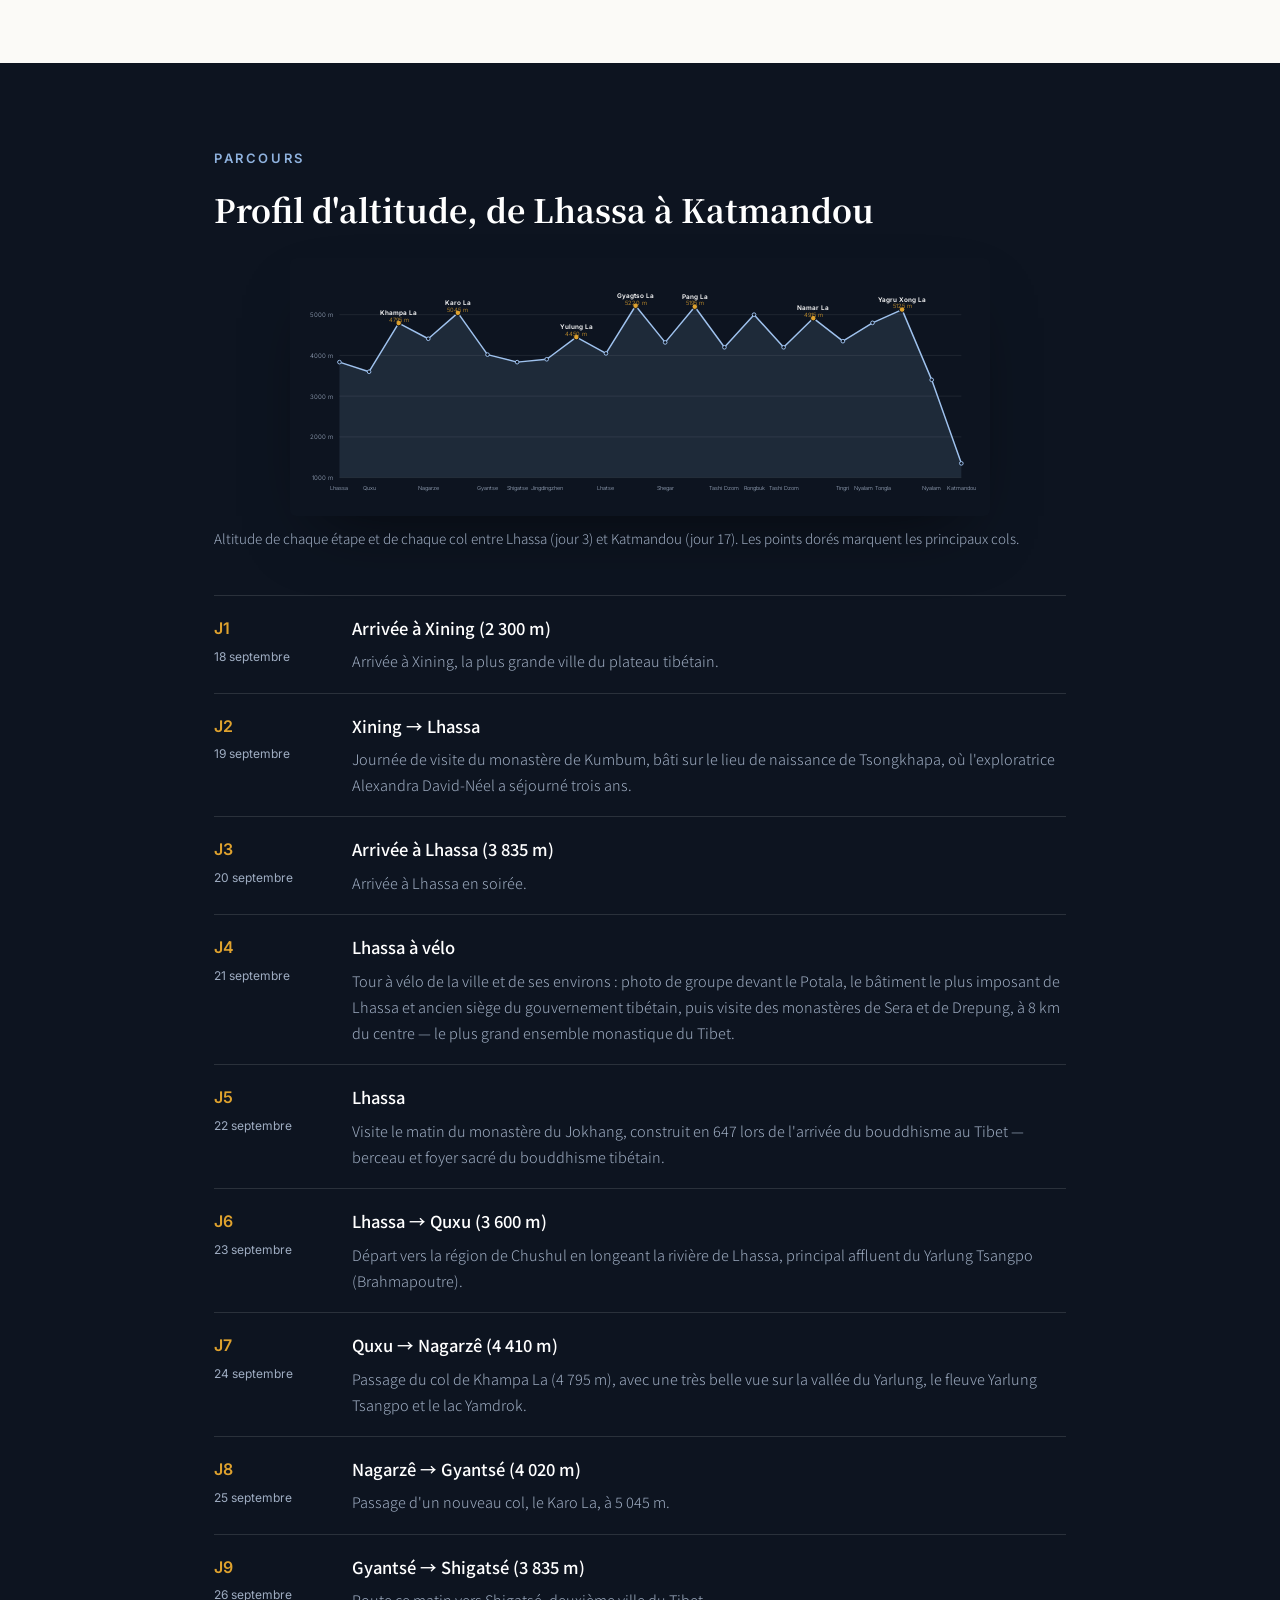
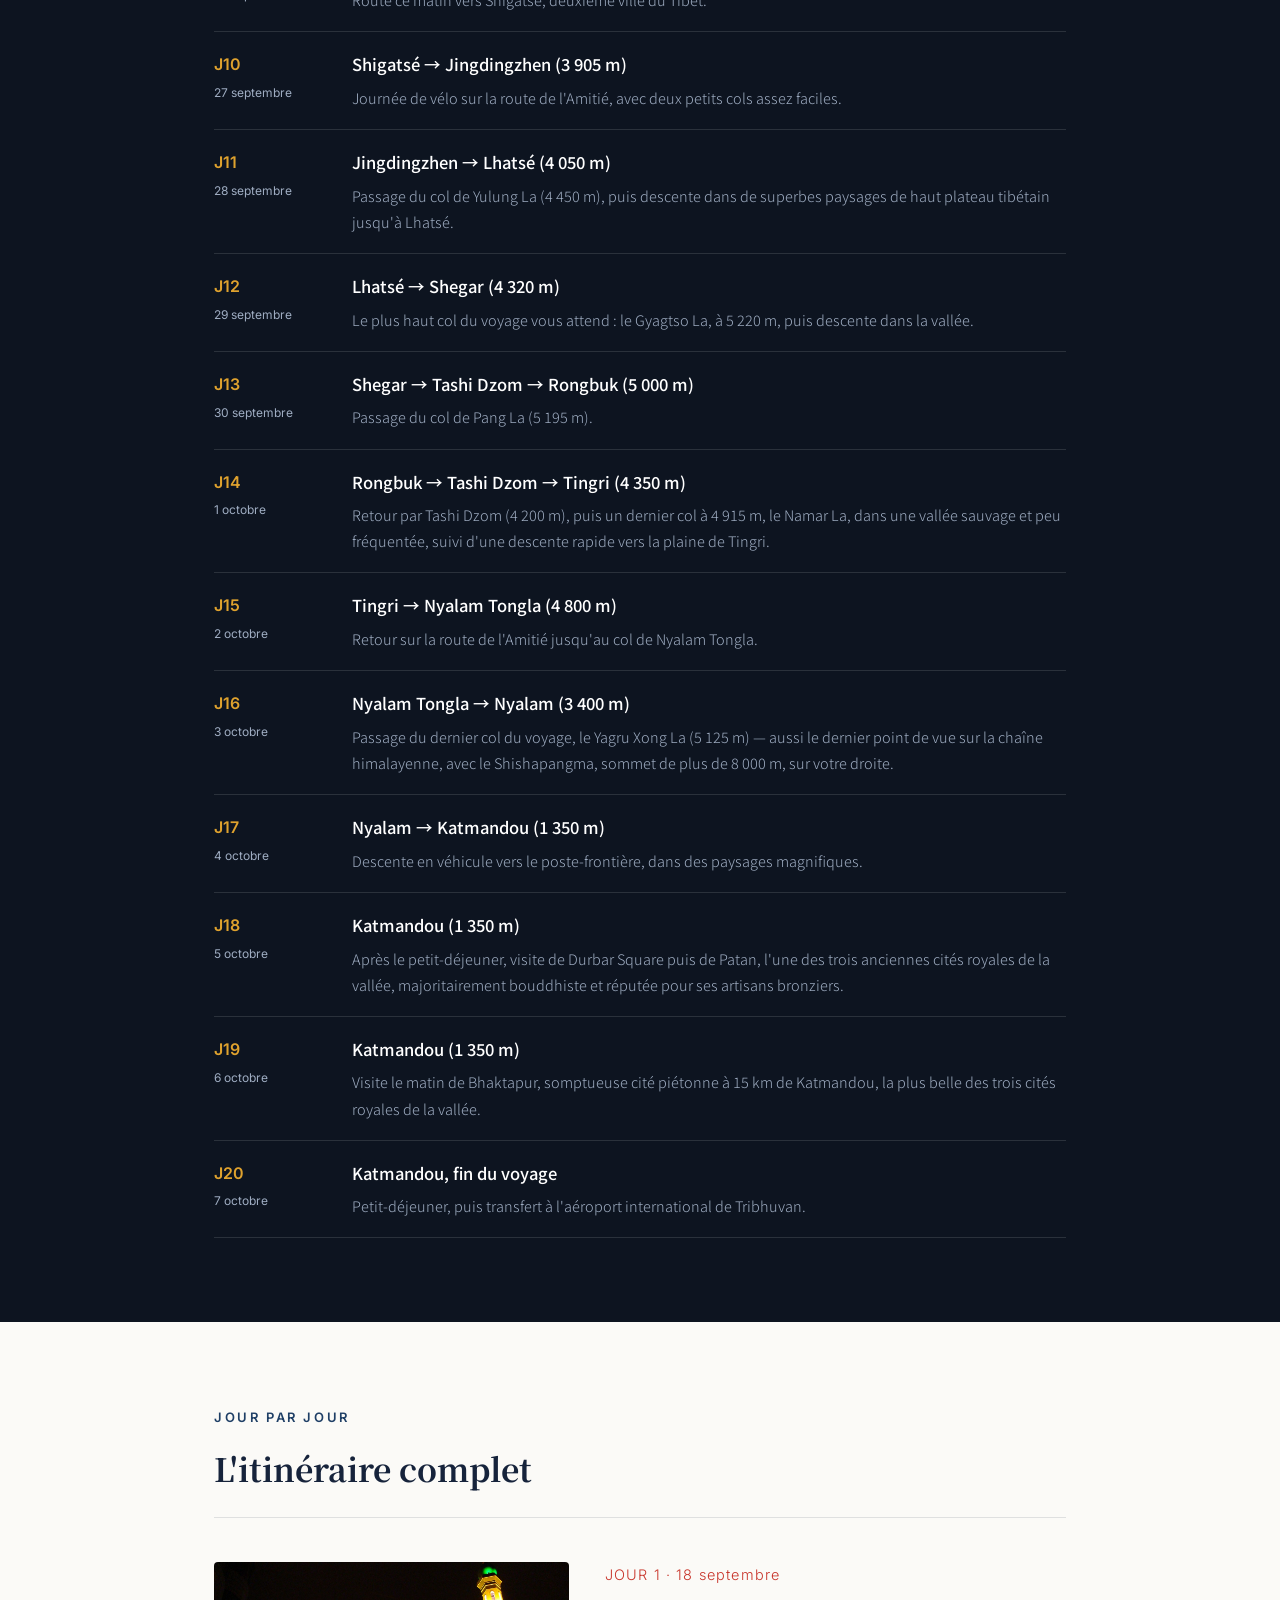
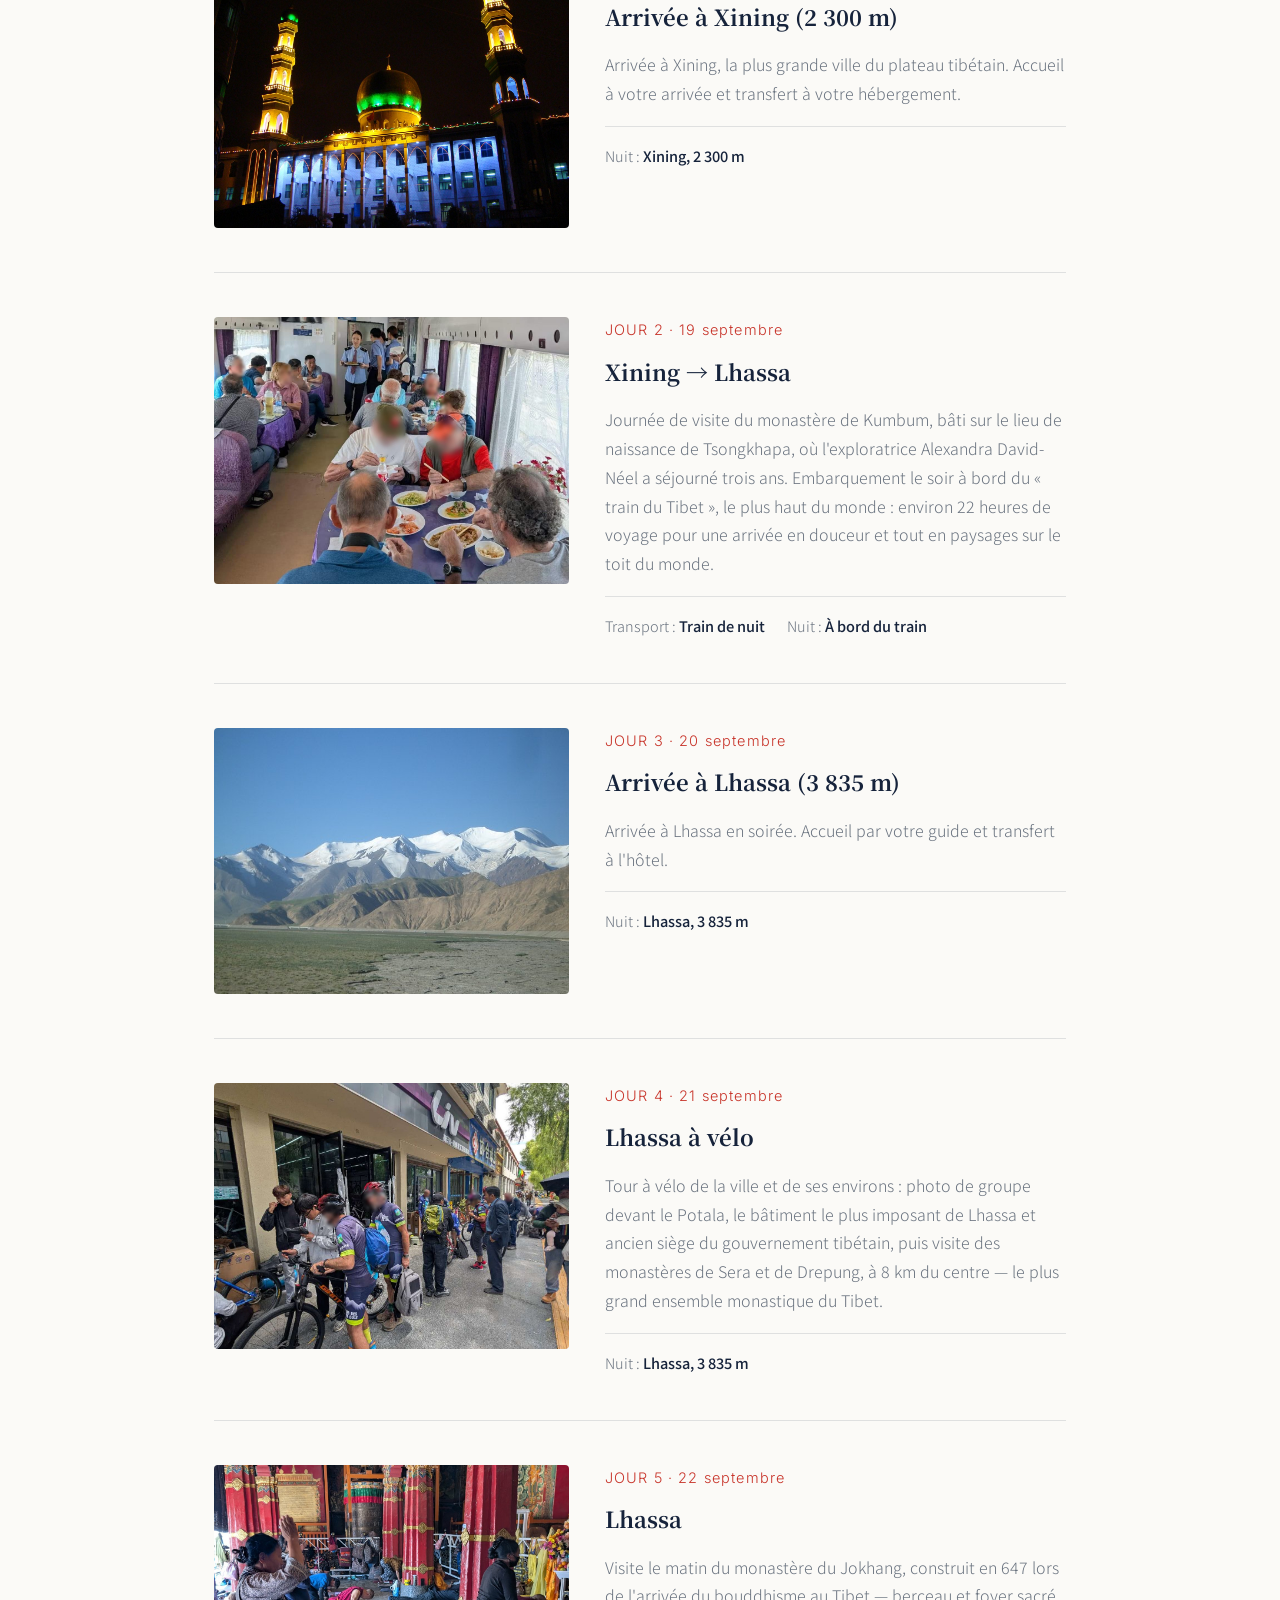
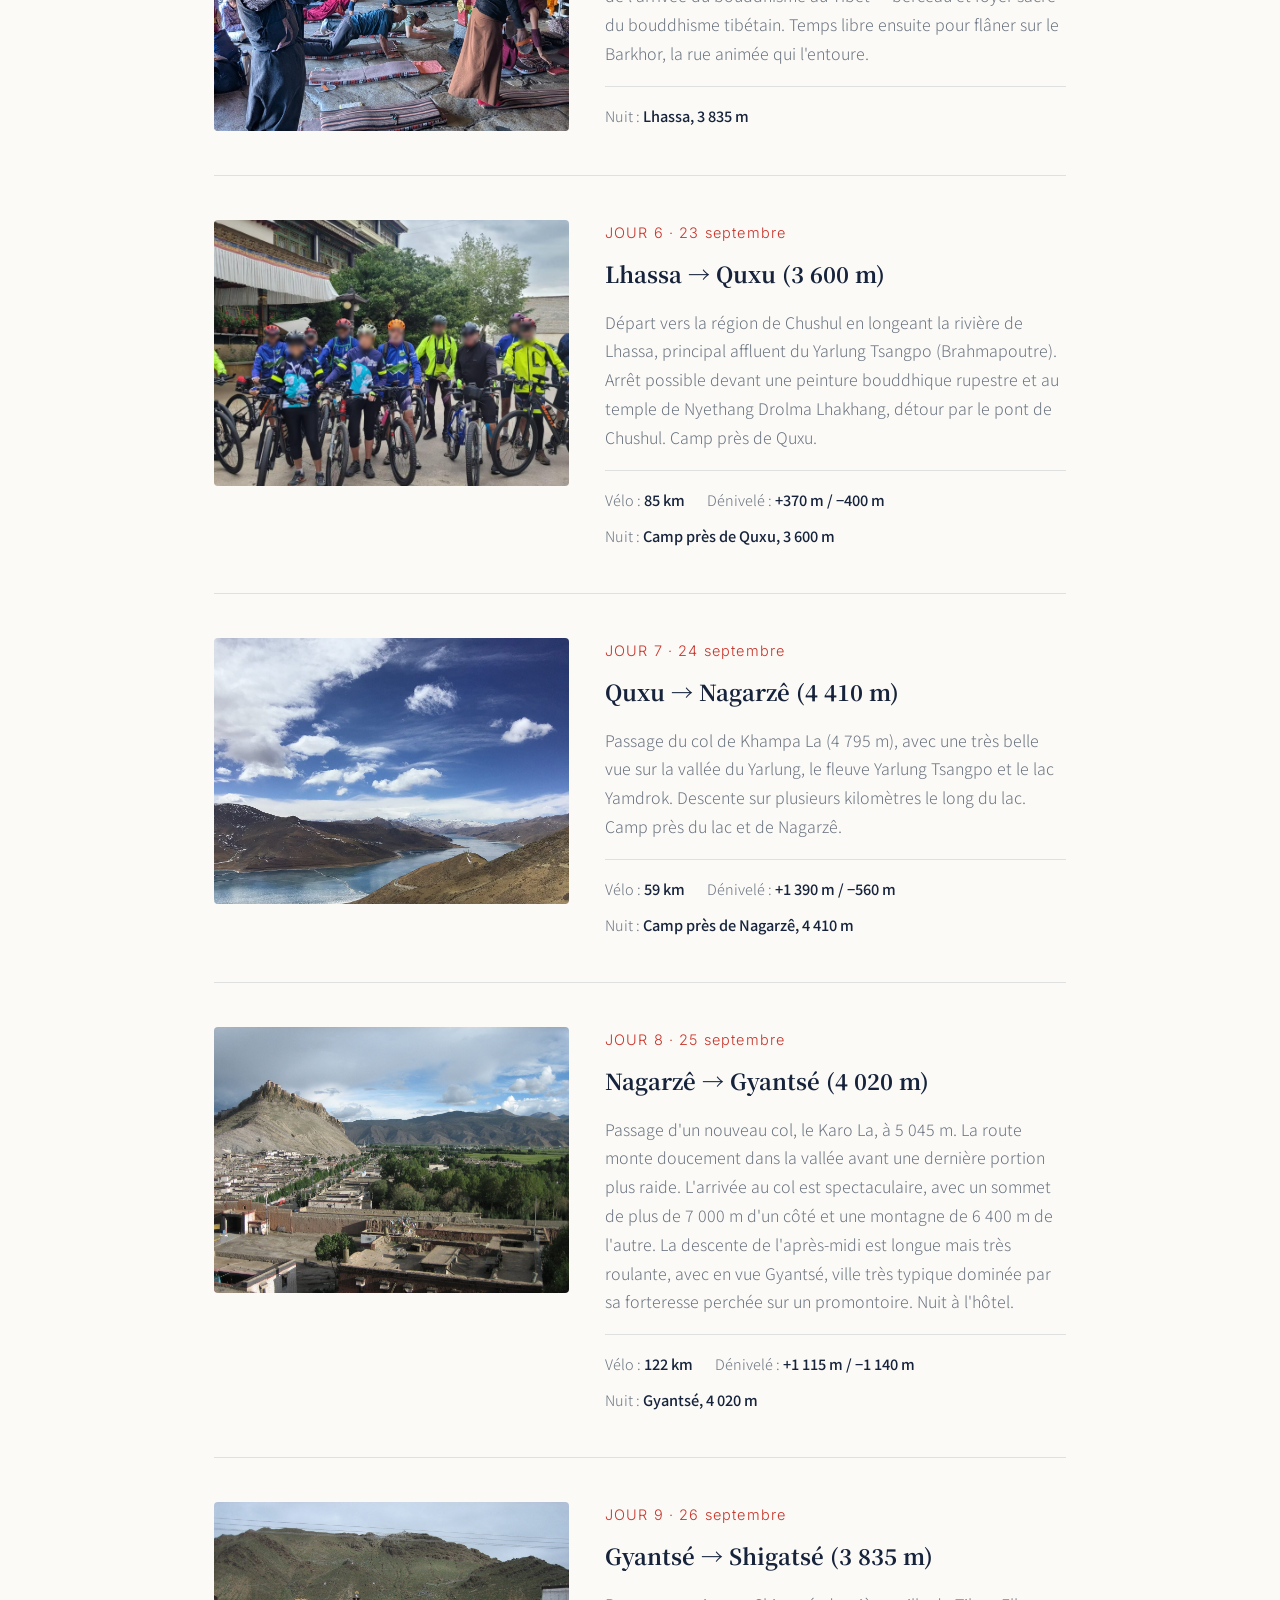
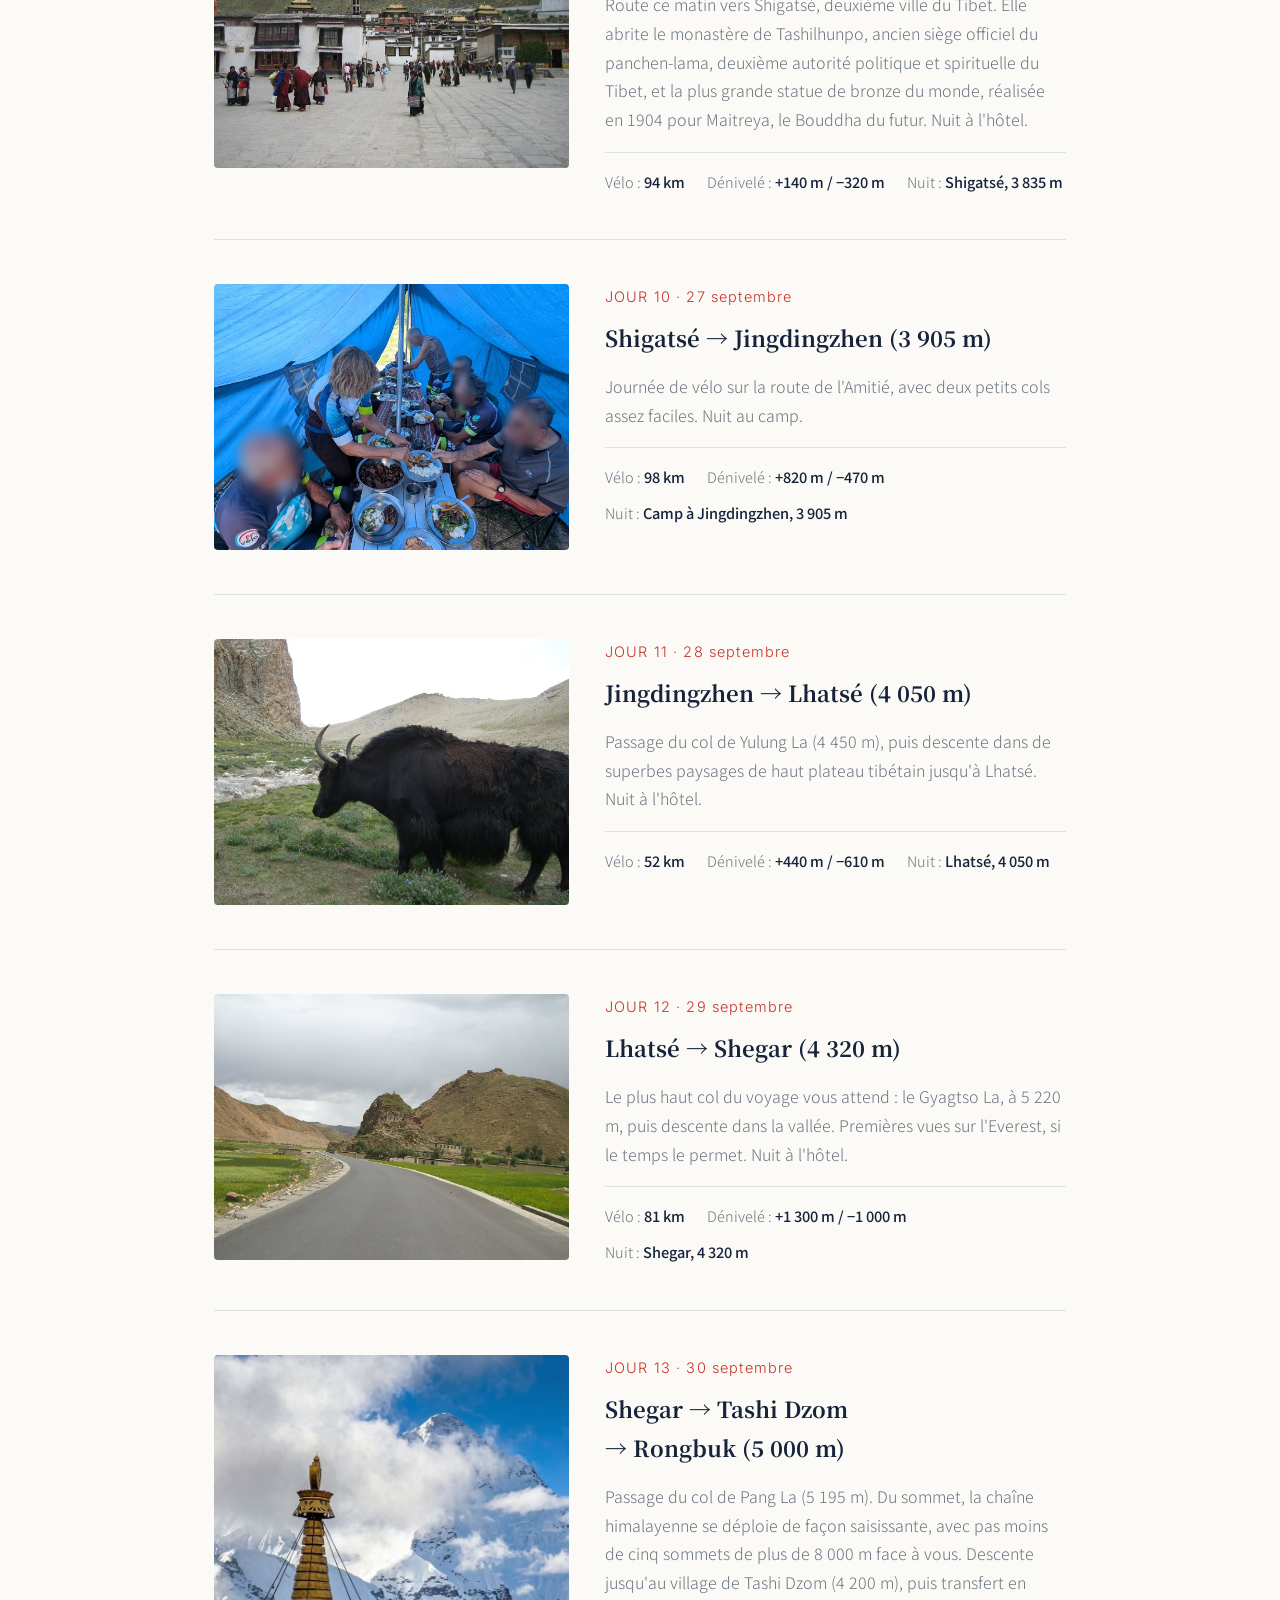
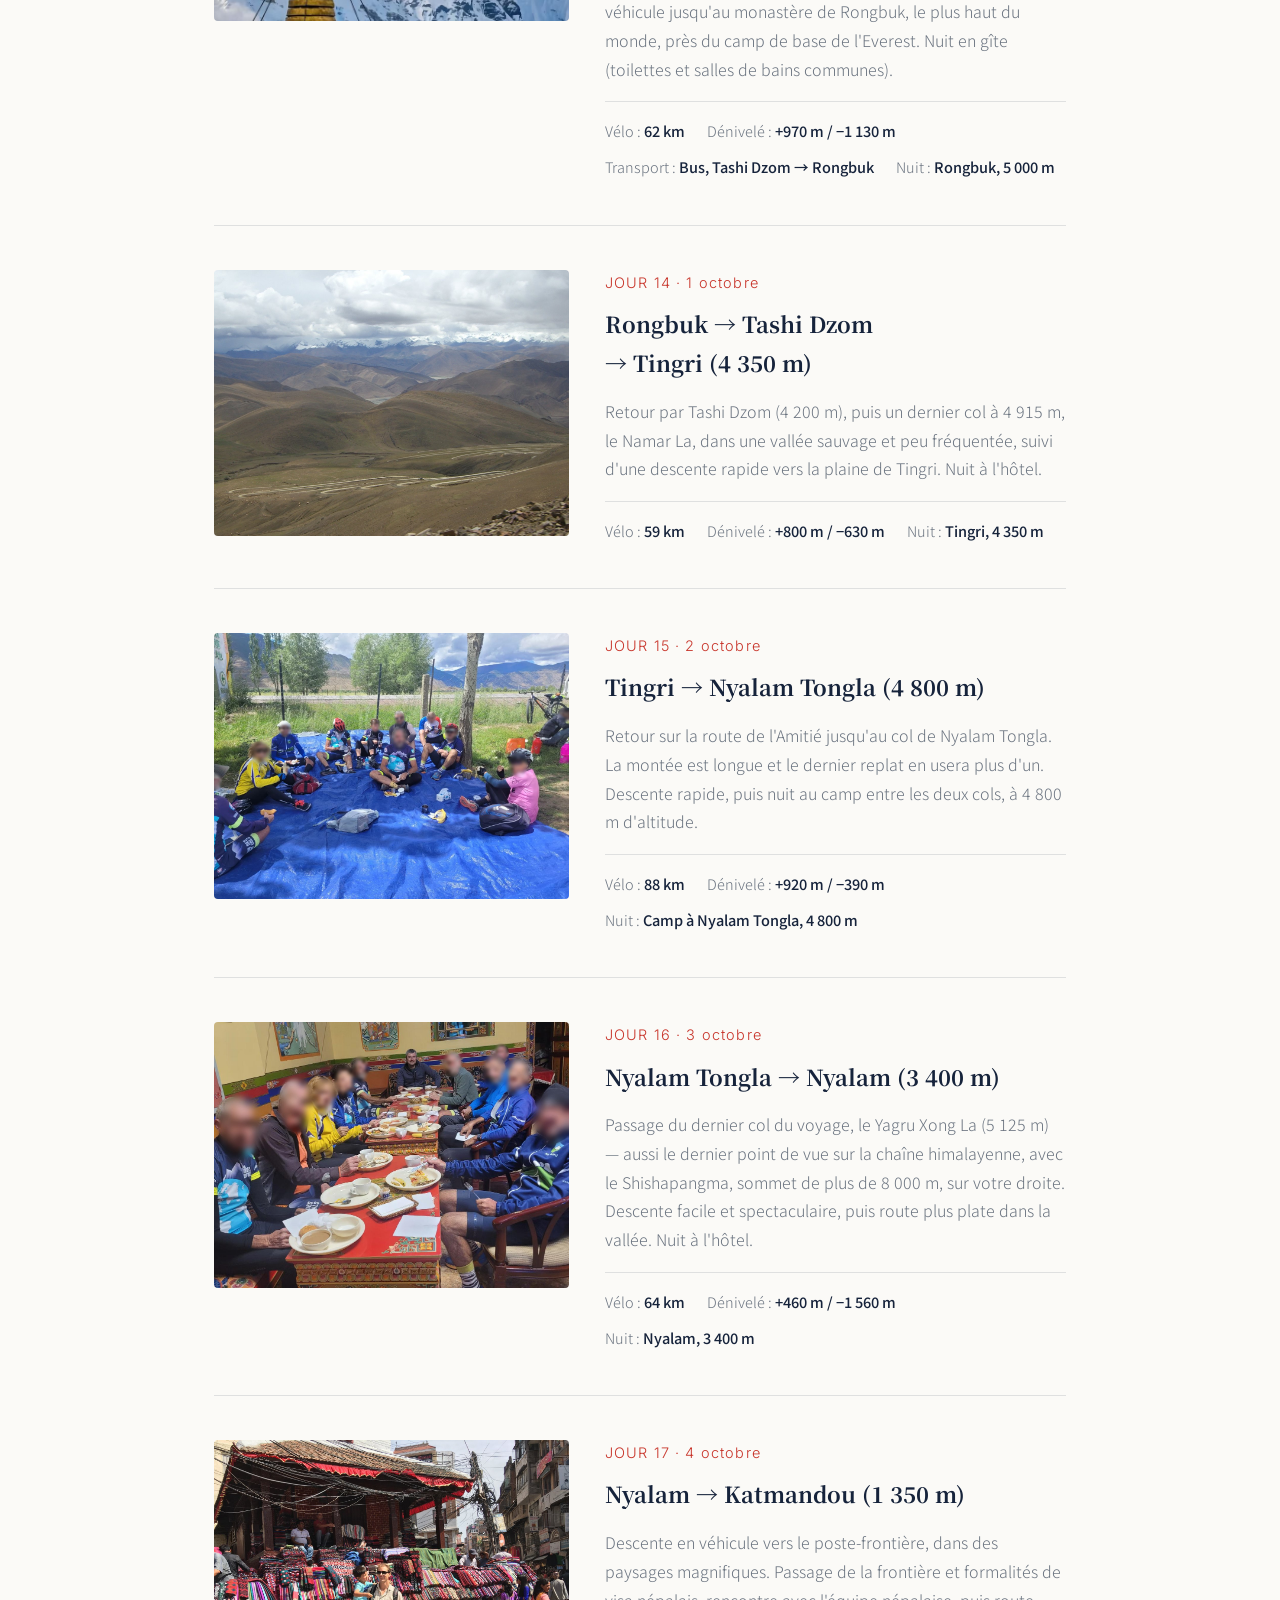
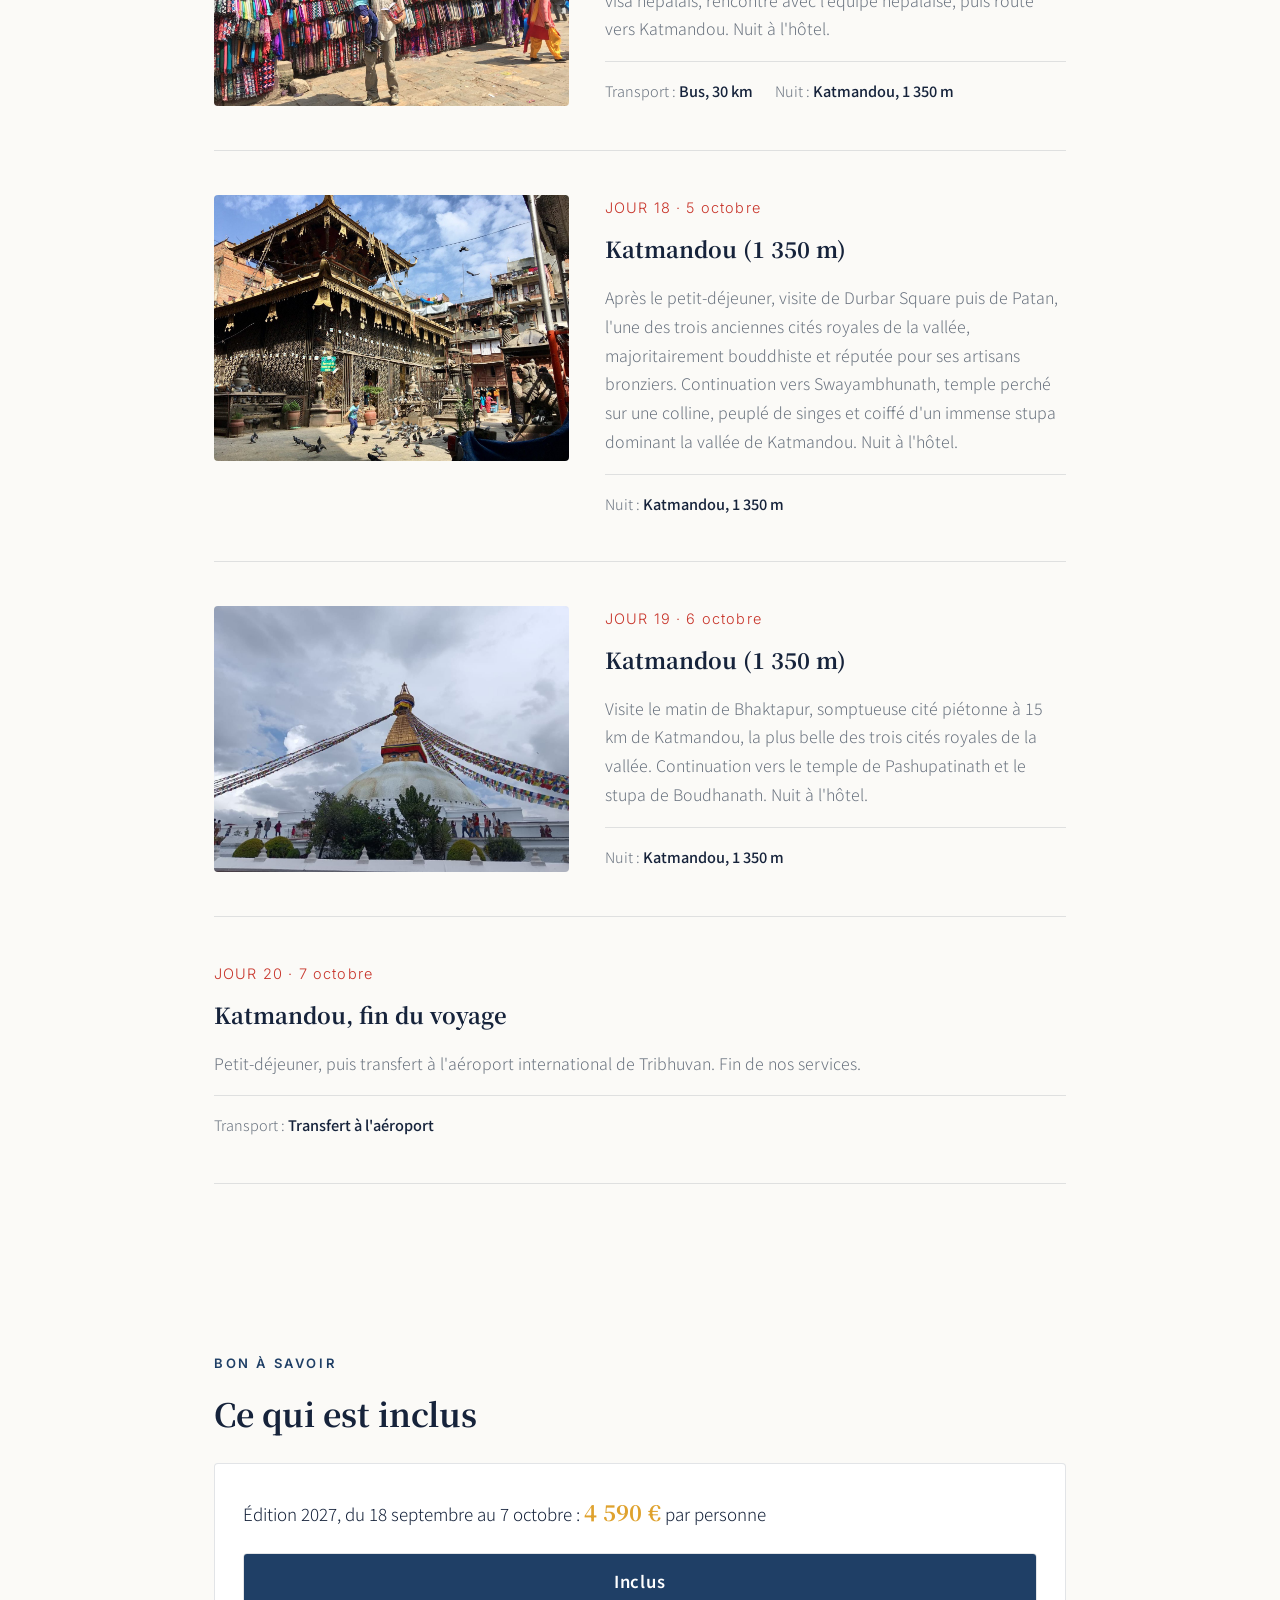
==== commit 2e4f96fb: "FAQ : immatriculation sous le nom Horizon Chine, sans mention APST Co-Authored-By: Claude Sonnet 5.5" ====
--- a/index.html
+++ b/index.html
@@ -266,7 +266,7 @@
       "name": "L'agence est-elle immatriculée ?",
       "acceptedAnswer": {
         "@type": "Answer",
-        "text": "Oui : Atout France IM035240001, avec garantie financière APST."
+        "text": "Oui : Atout France IM035240001, sous le nom Horizon Chine."
       }
     }
   ]
@@ -823,7 +823,7 @@
       <h3 class="faq-cat">Groupe et contact</h3>
       <details class="faq-item"><summary>Avec qui voyage-t-on ?</summary><p>Le groupe réunit des cyclistes de plusieurs clubs francophones (France, Belgique, Suisse, Québec), qui s&#x27;inscrivent chacun à titre individuel. En 2026, nous avons emmené un premier groupe de 12 cyclistes de Lhassa à Katmandou.</p></details>
       <details class="faq-item"><summary>Comment vous contacter ?</summary><p>Par téléphone auprès de Mathieu Le Serre au +33 6 27 29 79 77, ou par e-mail à contact@lhassa-katmandou.com. Que vous soyez cycliste intéressé ou responsable de club, nous sommes à votre disposition pour en parler.</p></details>
-      <details class="faq-item"><summary>L&#x27;agence est-elle immatriculée ?</summary><p>Oui : Atout France IM035240001, avec garantie financière APST.</p></details>
+      <details class="faq-item"><summary>L&#x27;agence est-elle immatriculée ?</summary><p>Oui : Atout France IM035240001, sous le nom Horizon Chine.</p></details>
     </div>
   </section>
 
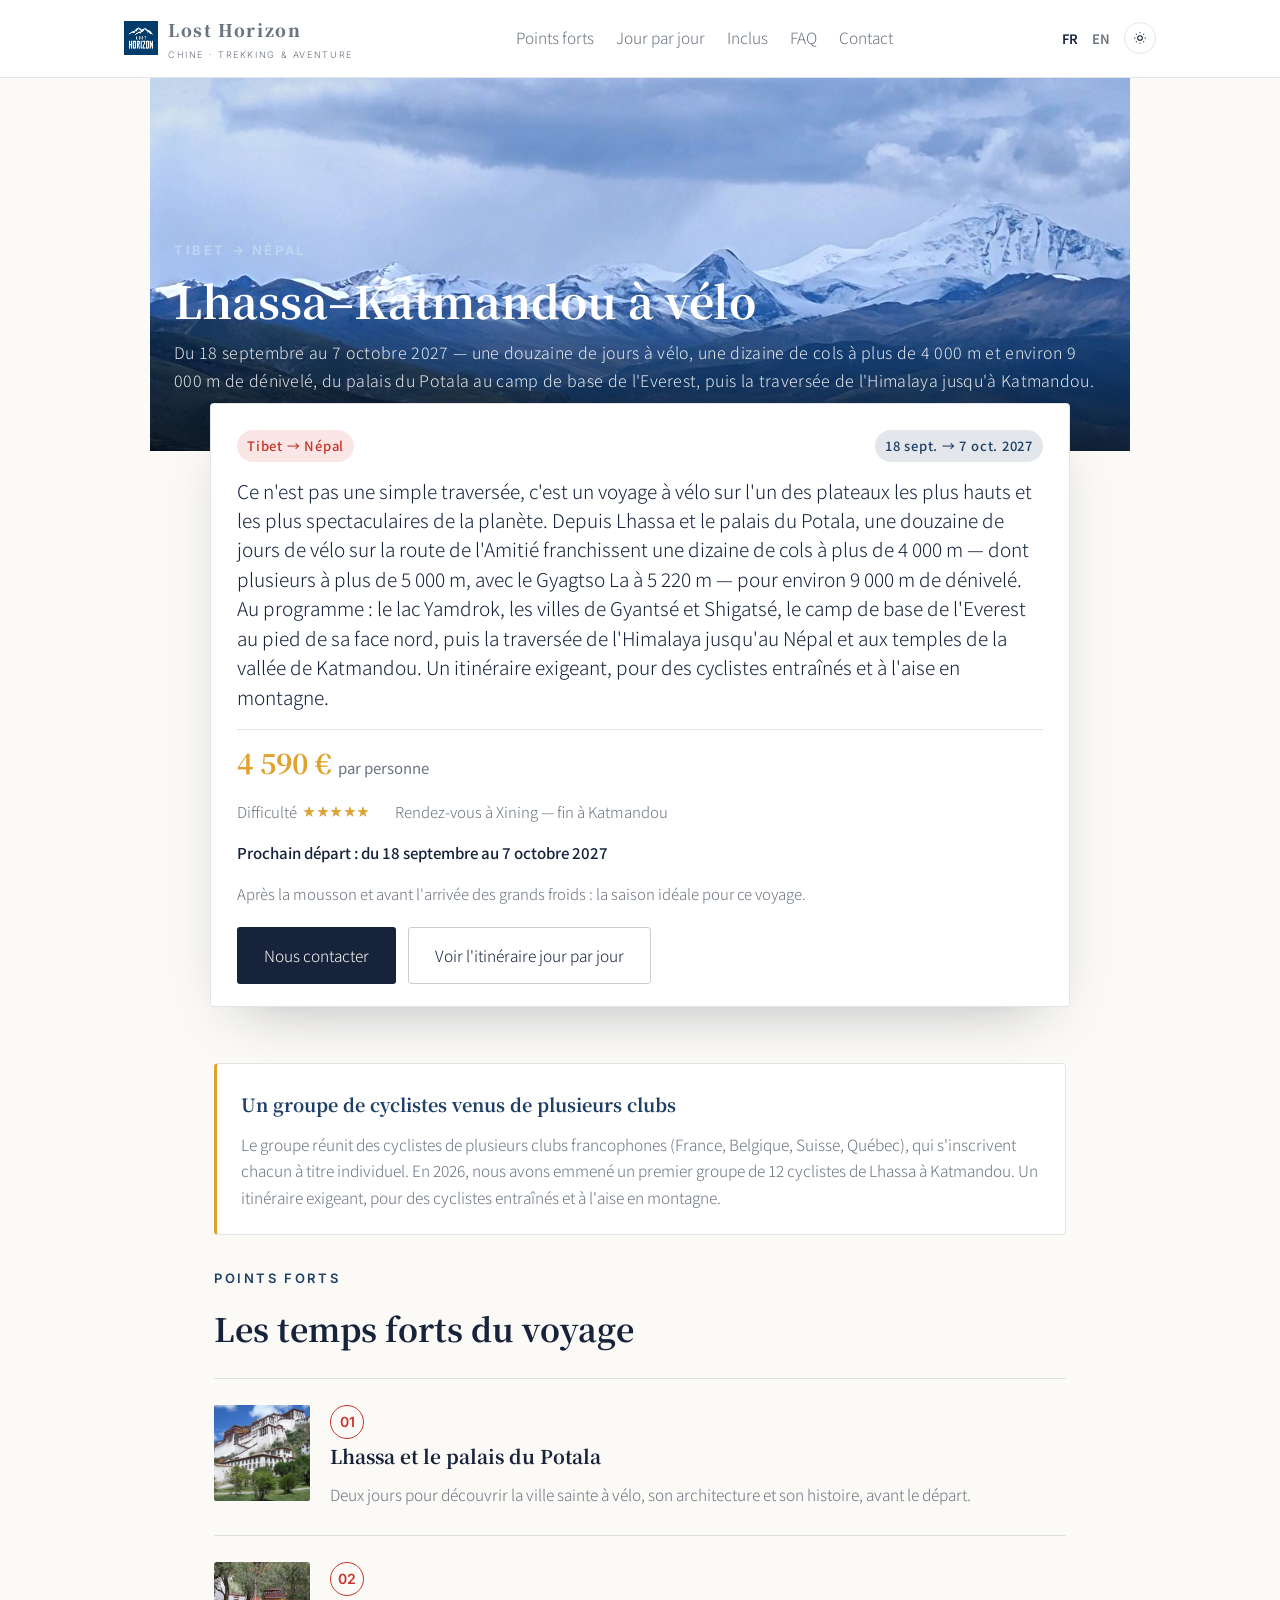
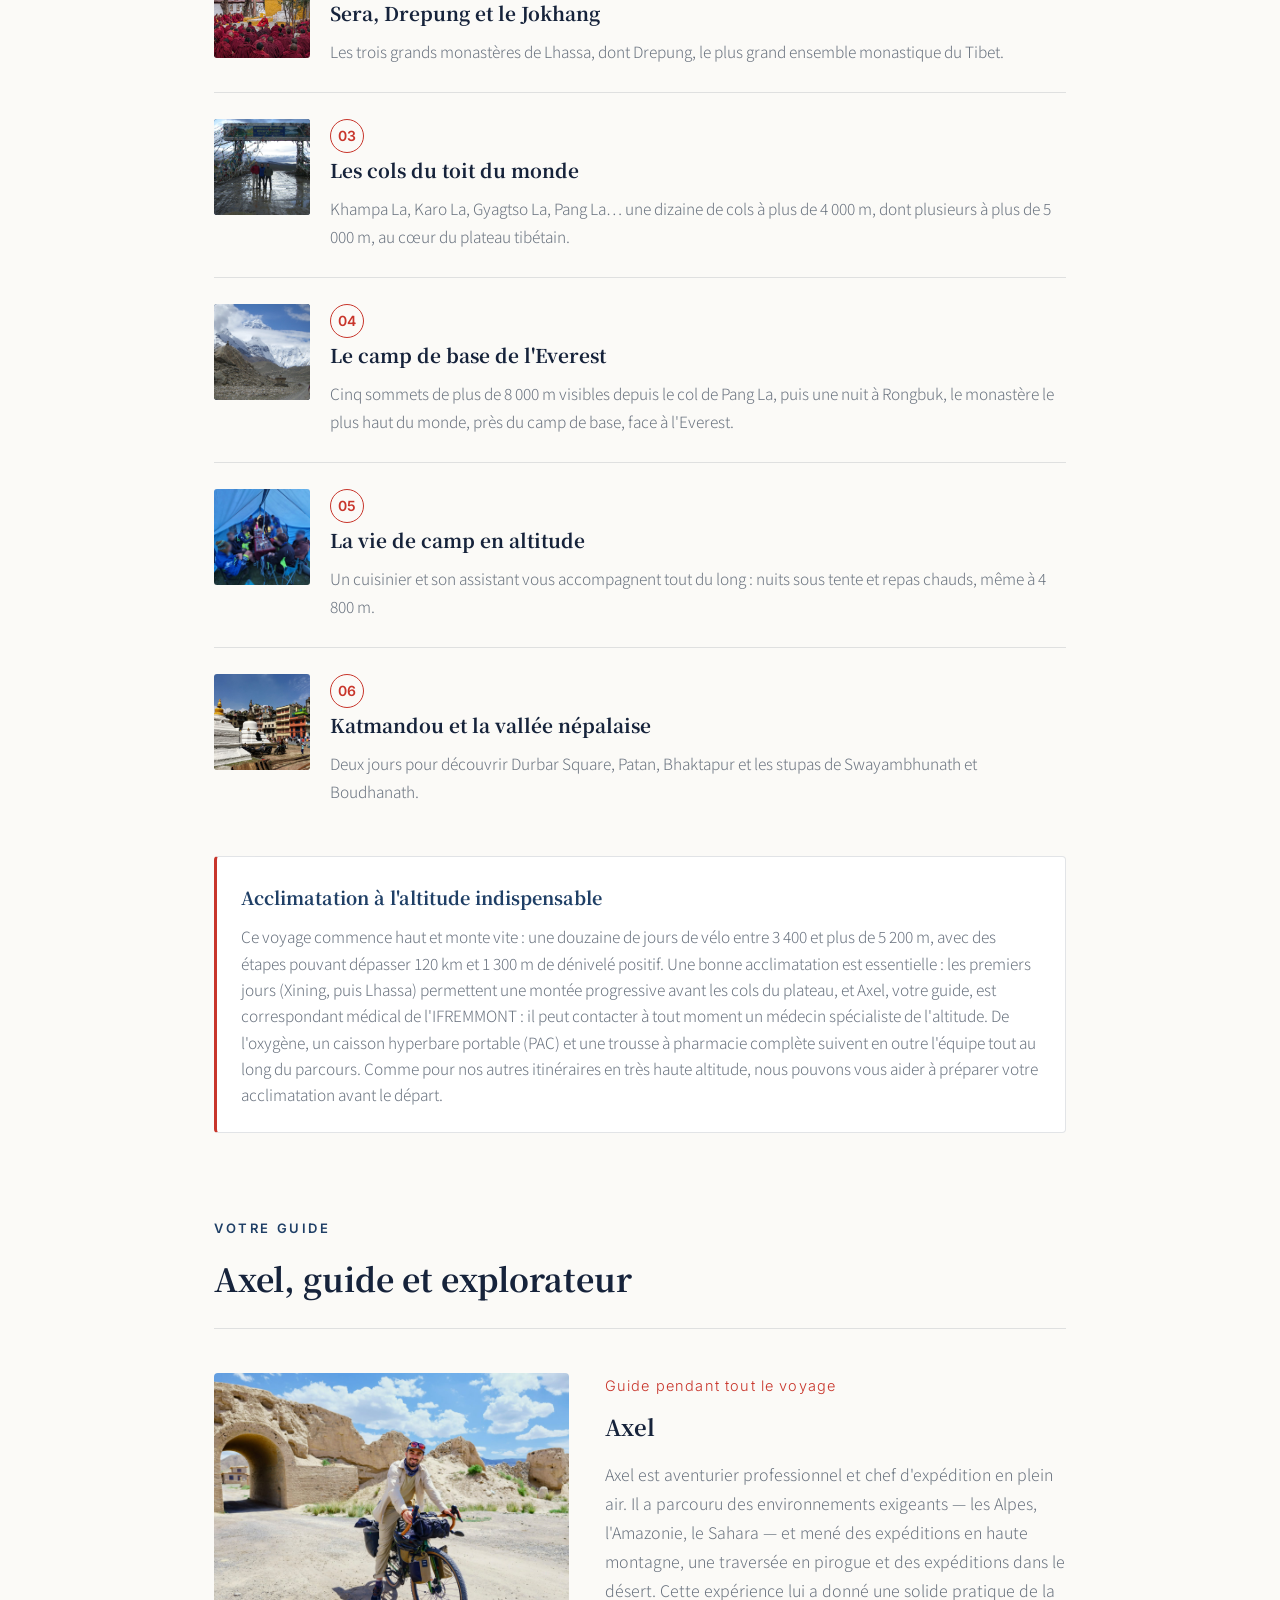
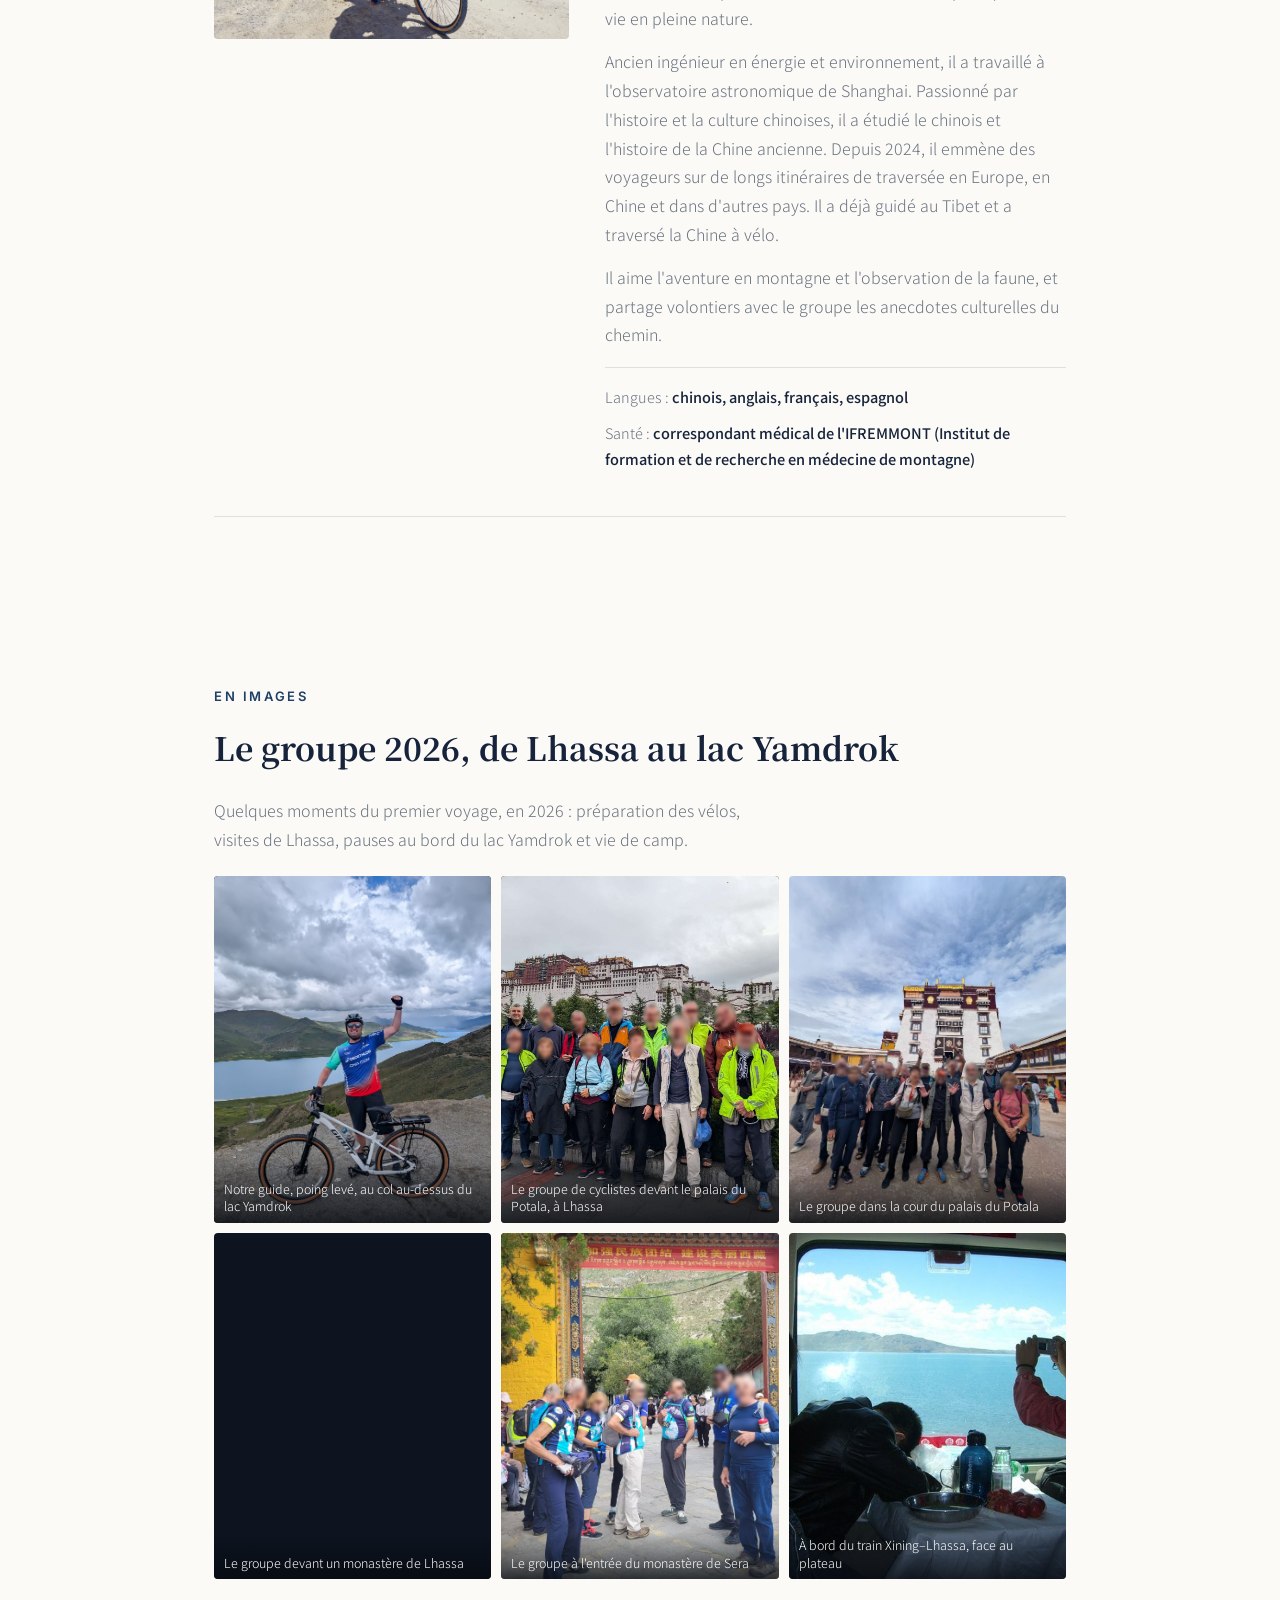
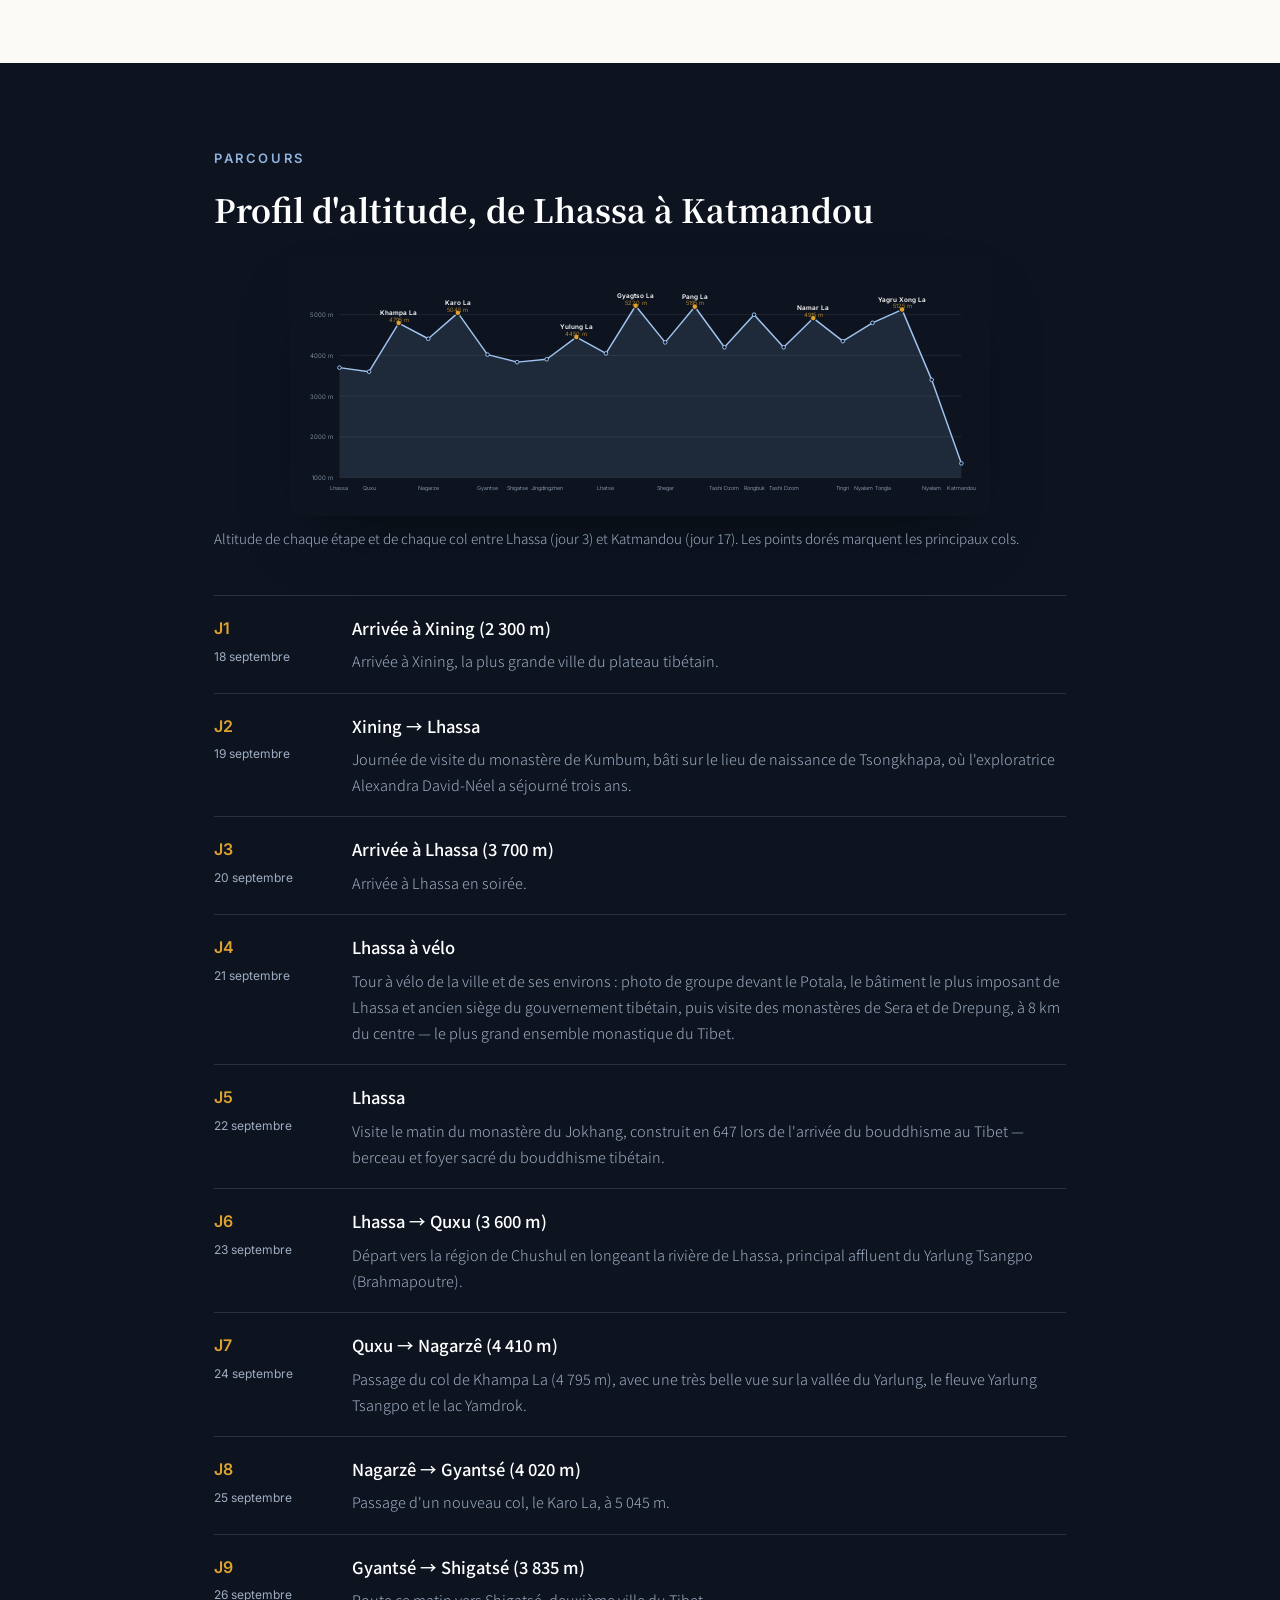
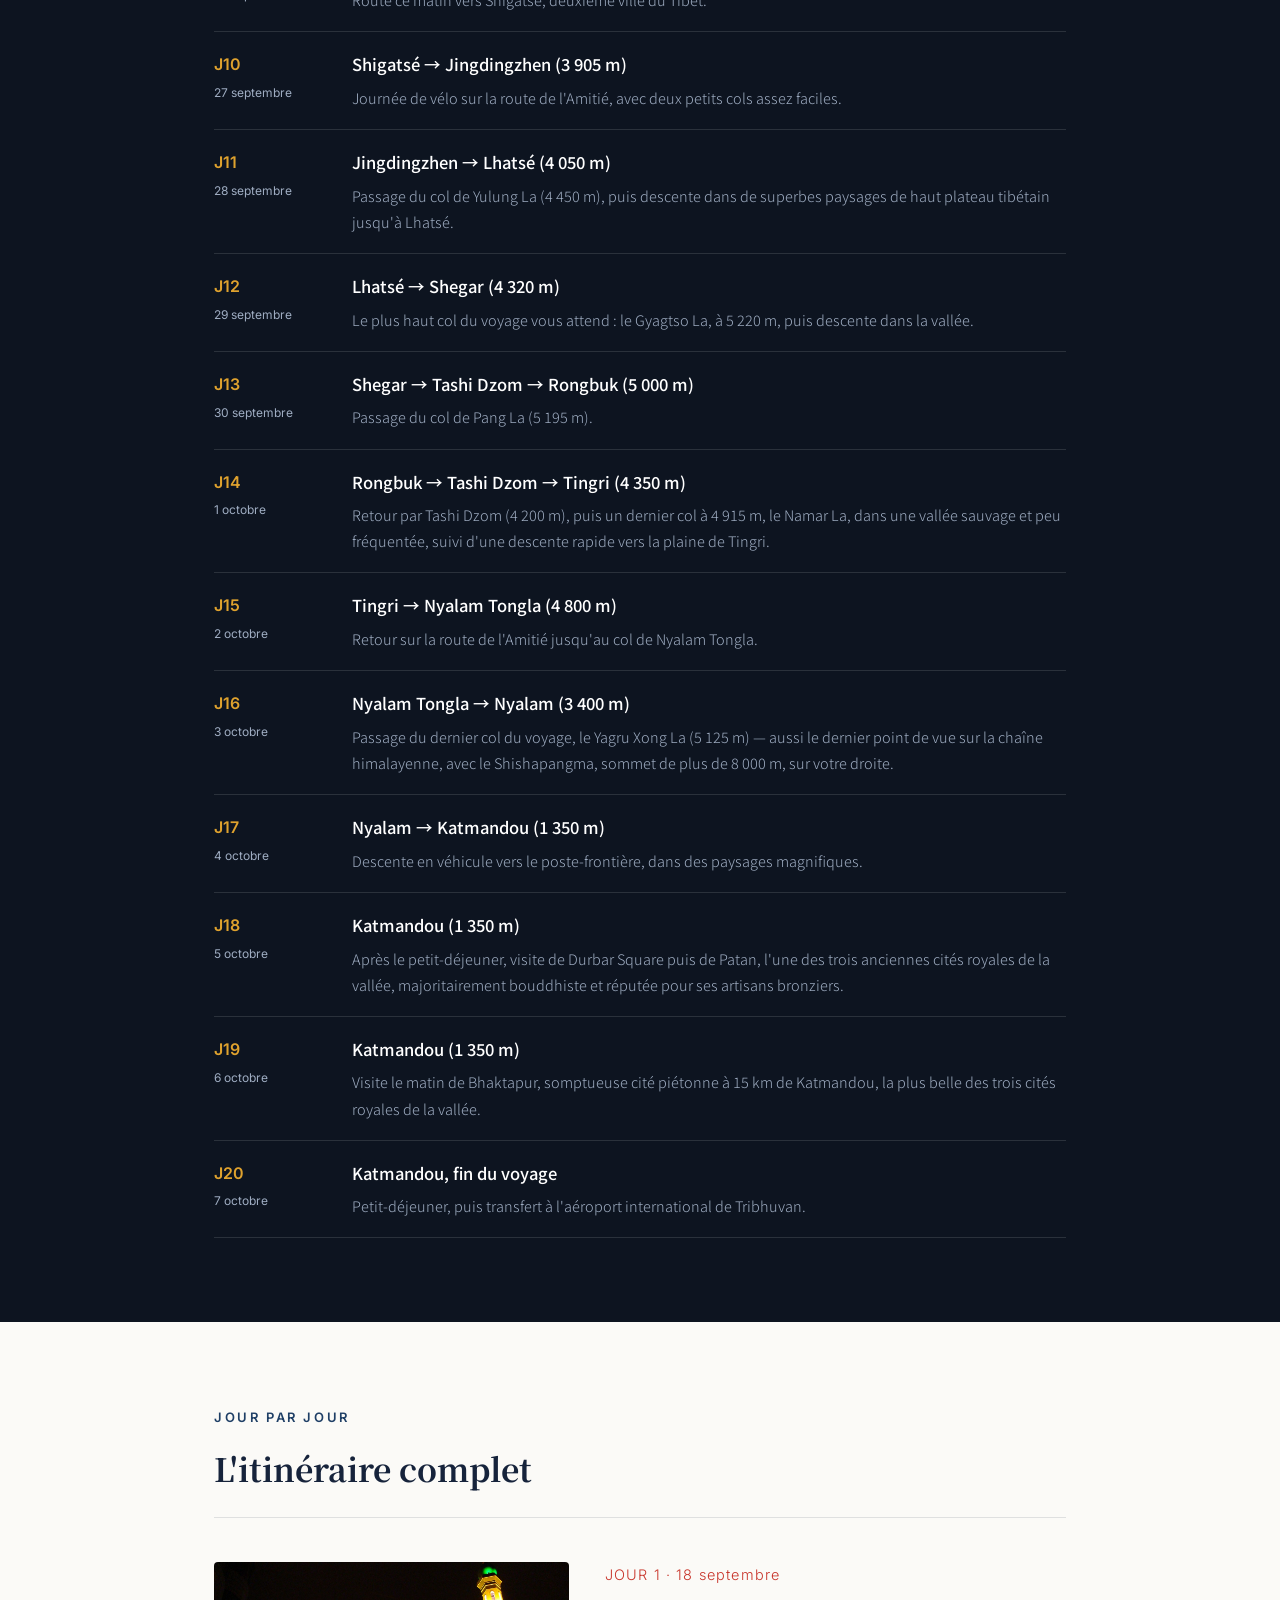
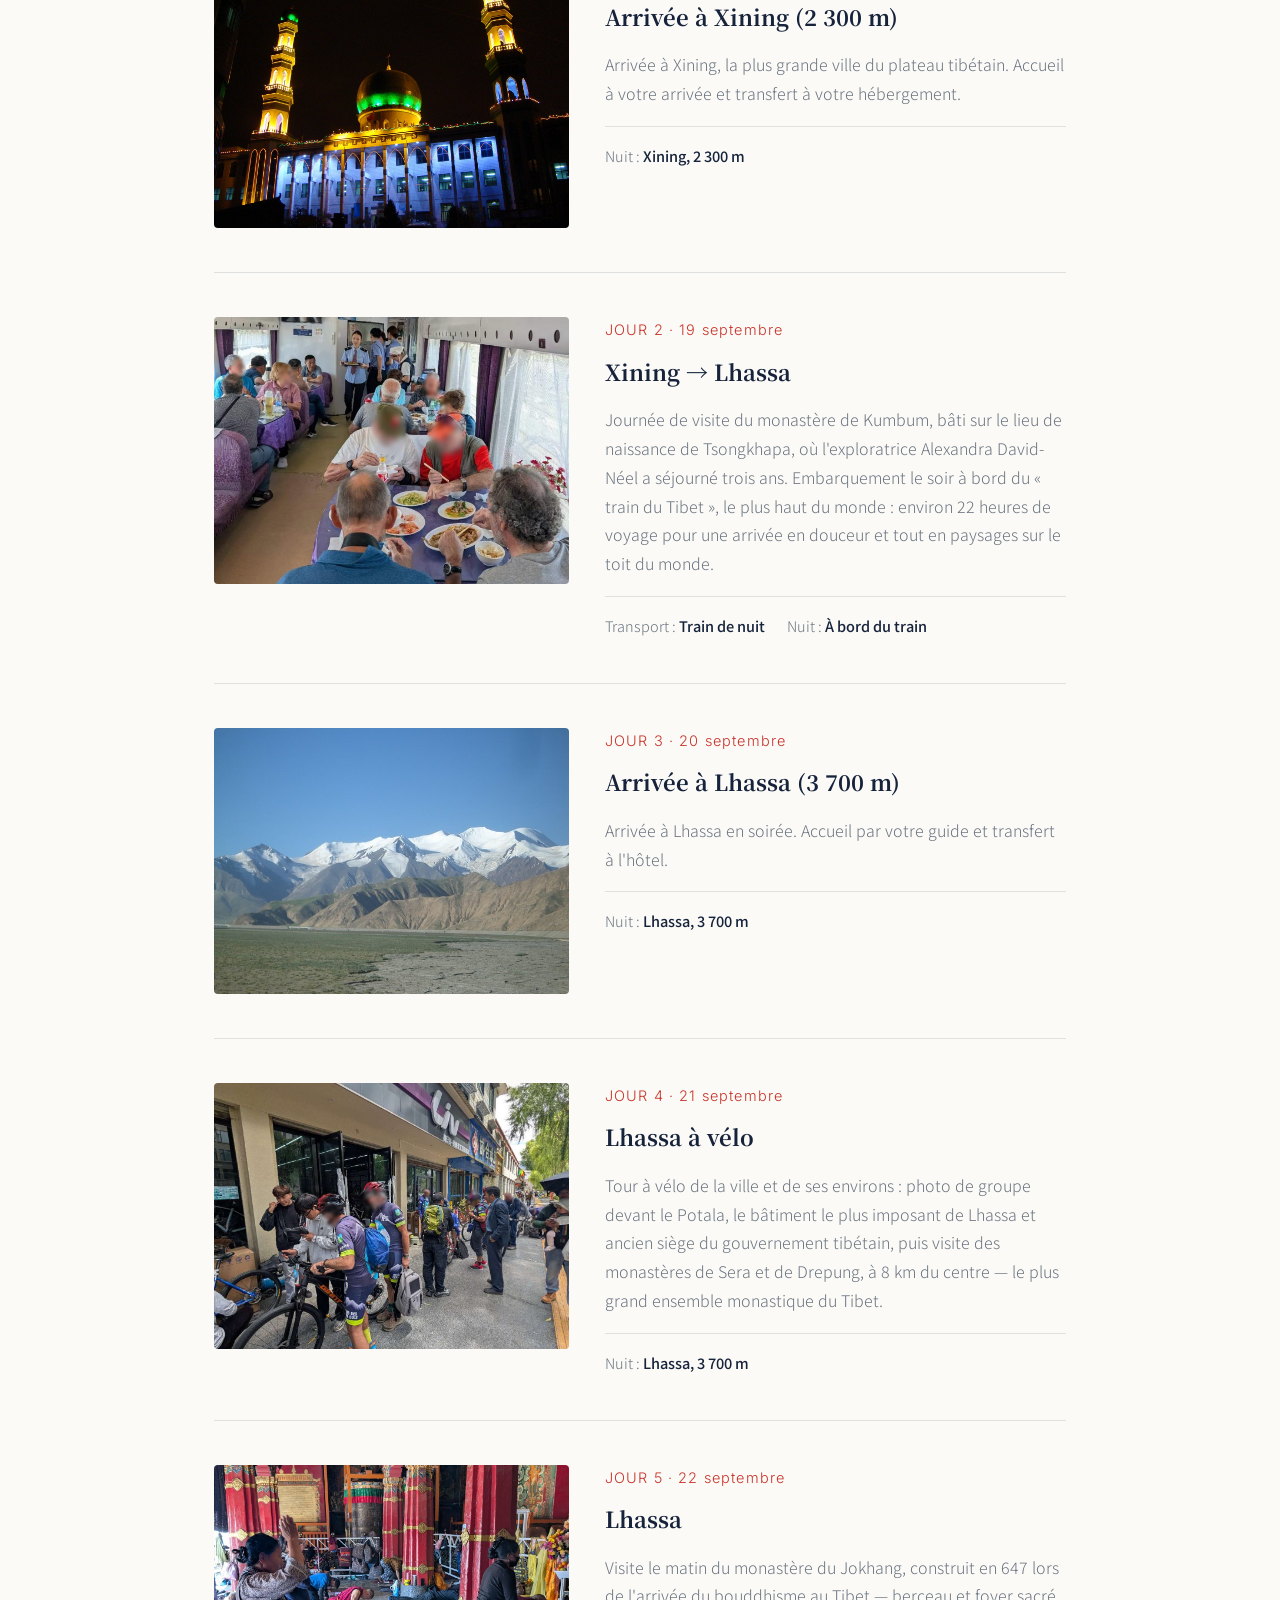
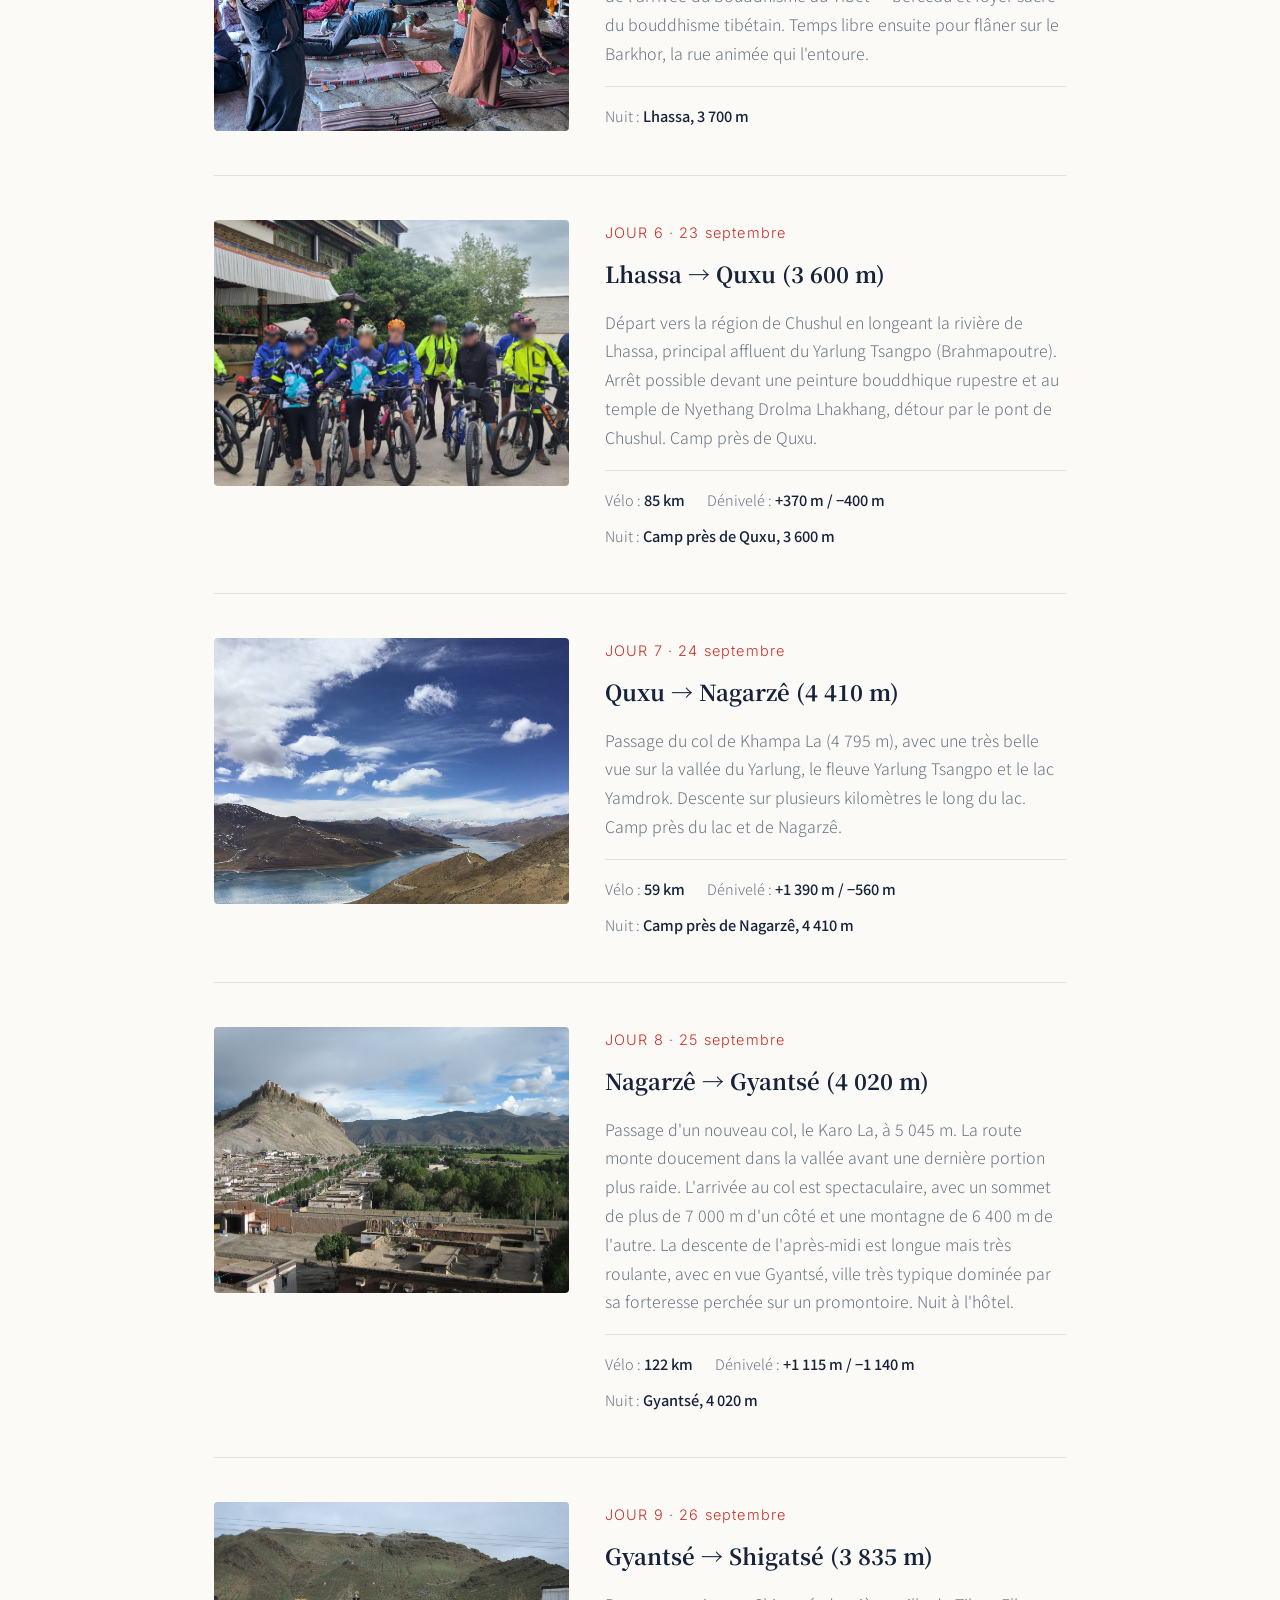
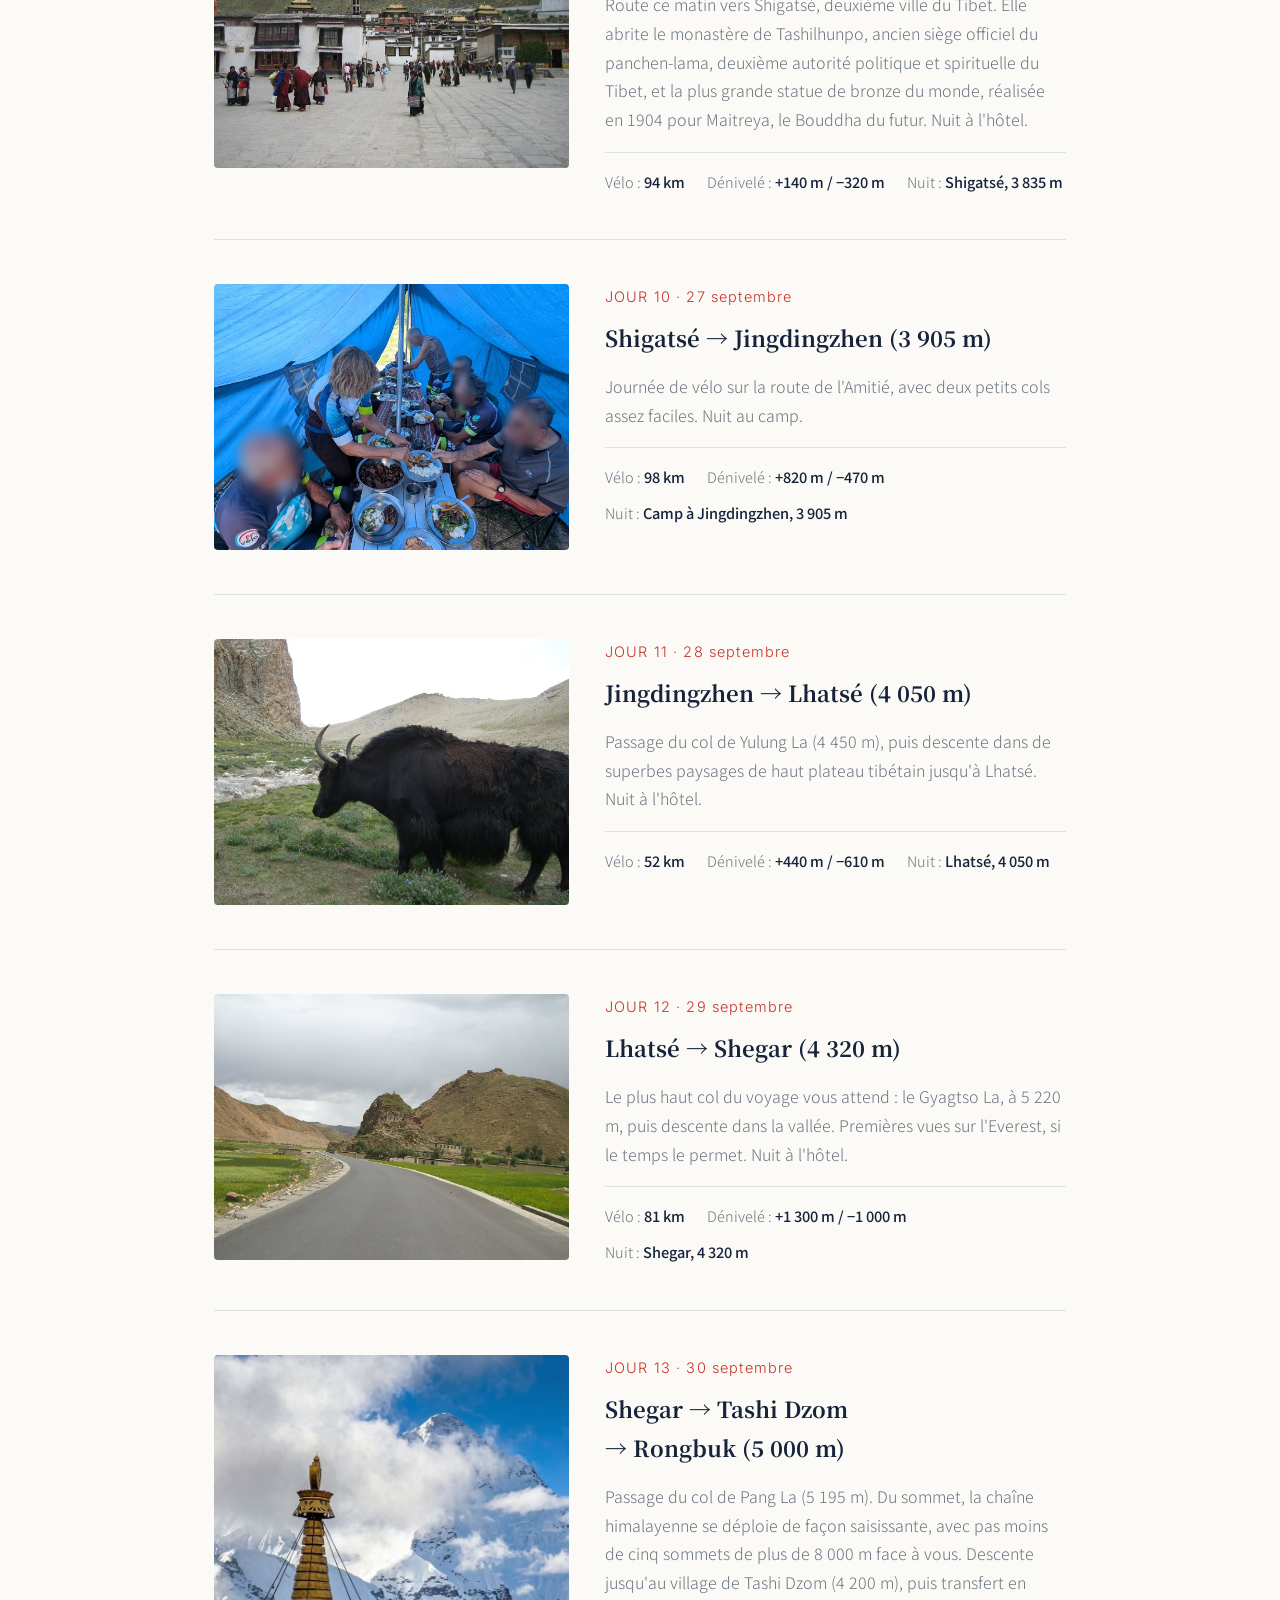
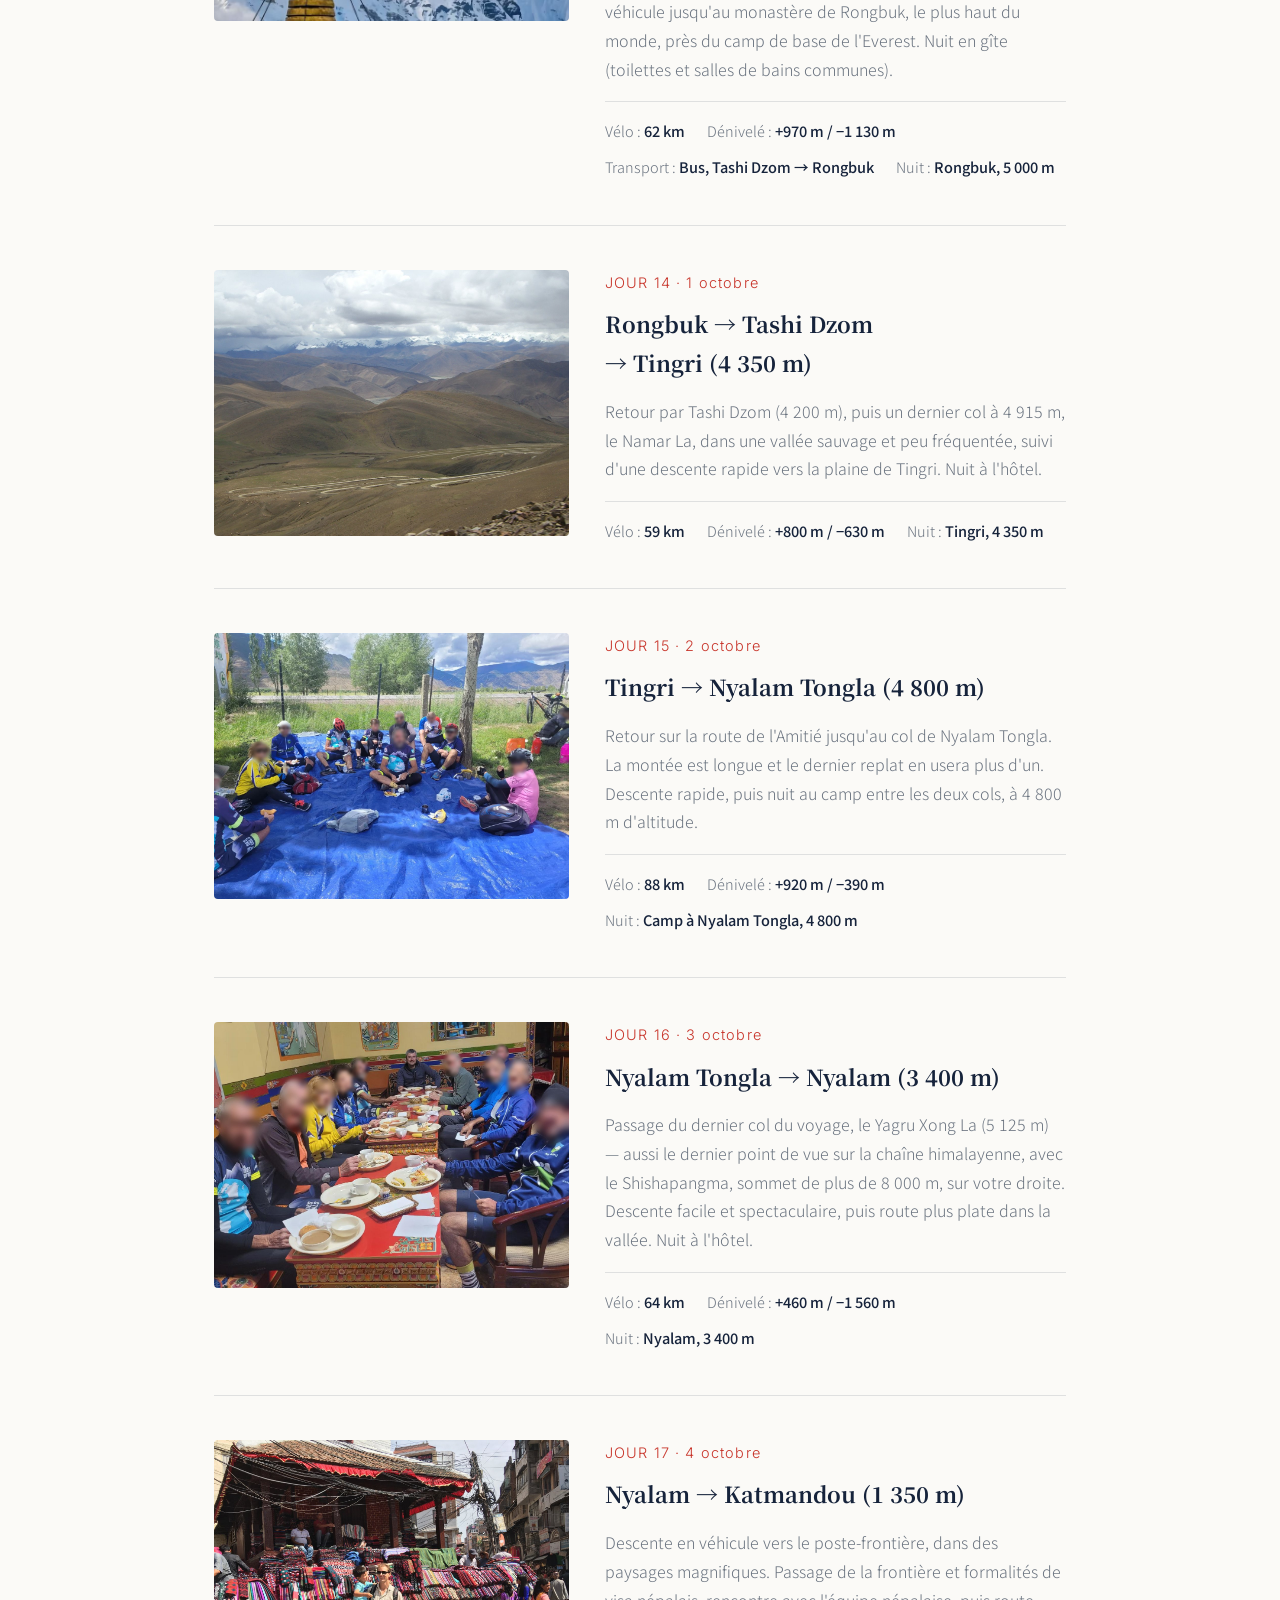
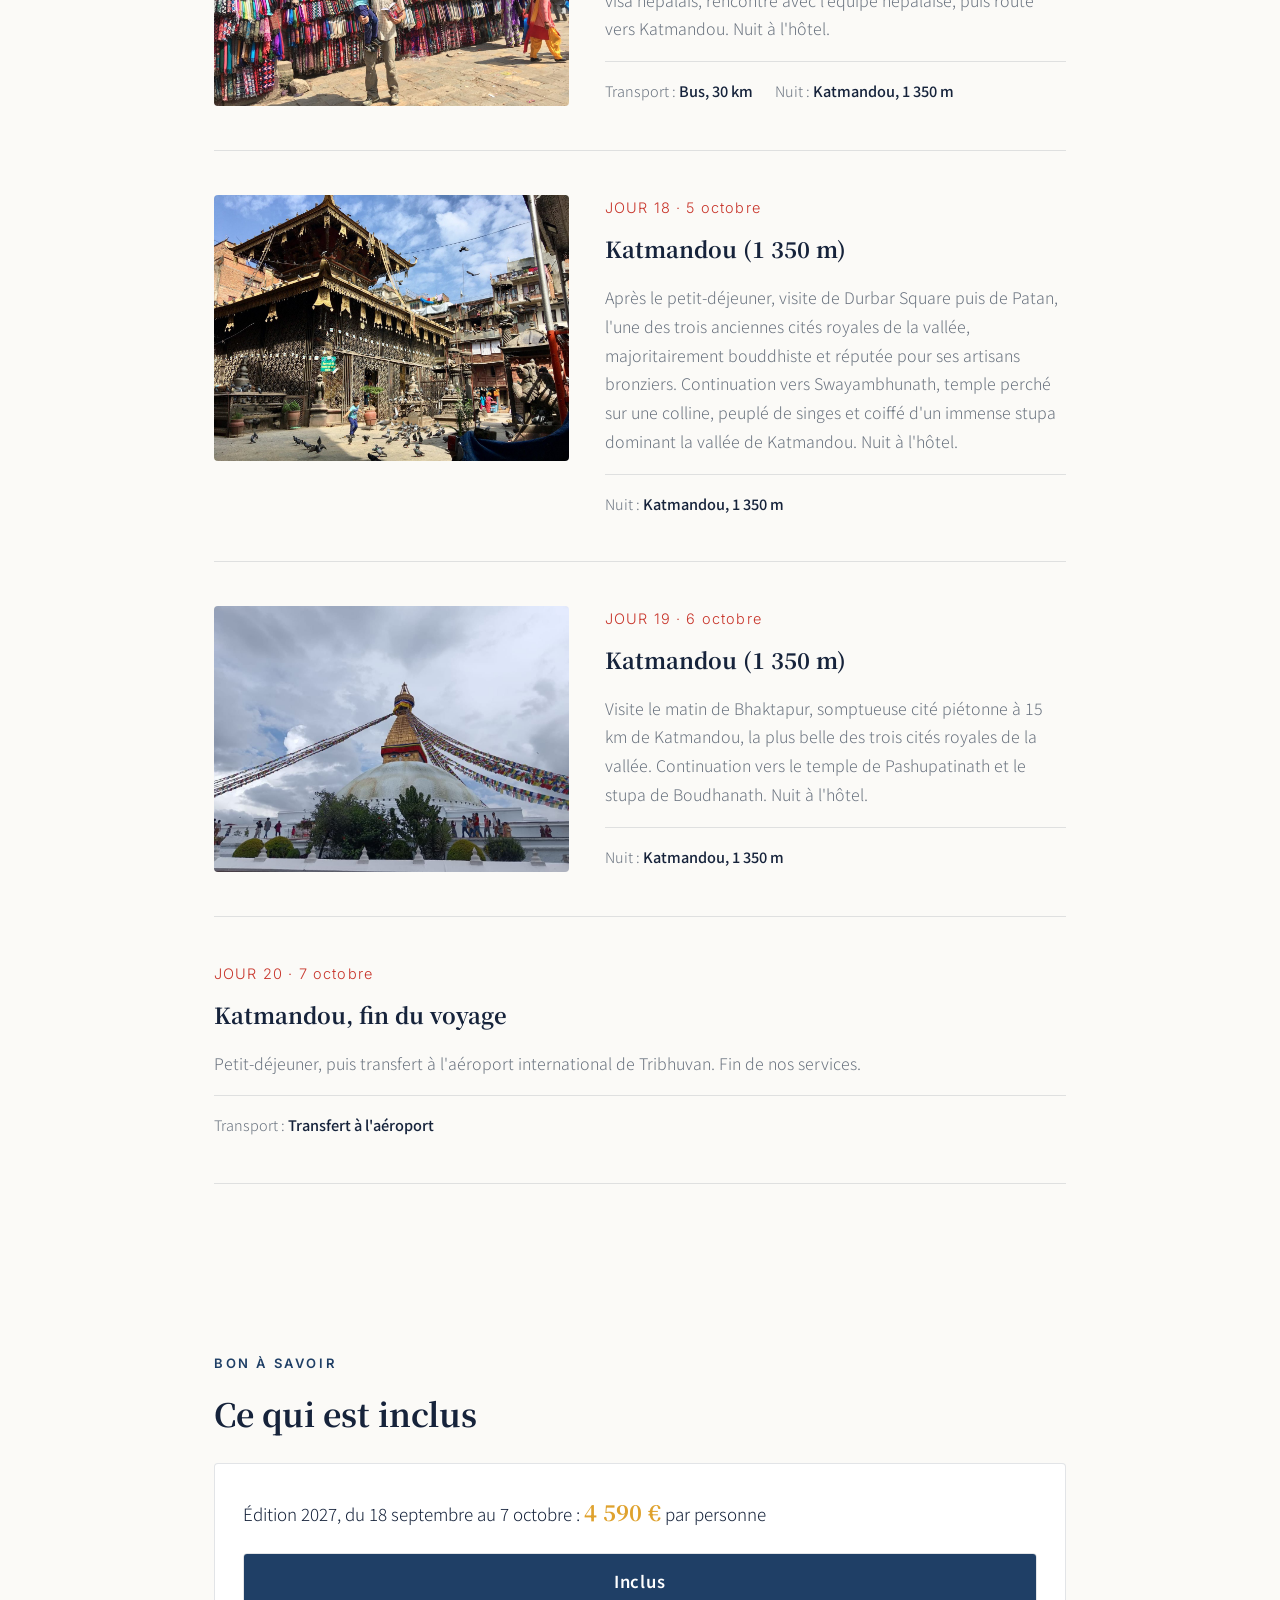
==== commit 2e97ca3d: "Lhassa à 3 700 m (itinéraire et profil) ; pied de page : Horizon Chine, sans APST Co-Authored-By: Cl" ====
--- a/index.html
+++ b/index.html
@@ -442,9 +442,9 @@
       <div class="map-photo map-photo-lg" style="background:#0D1420;padding:18px 14px 8px;">
         <svg viewBox="0 0 1100 380" style="width:100%;height:auto;display:block;" role="img" aria-label="Profil d'altitude de Lhassa à Katmandou">
   <line x1="58" y1="330.0" x2="1076.0" y2="330.0" stroke="rgba(255,255,255,0.12)" stroke-width="1"></line><text x="48" y="334.0" text-anchor="end" font-family="Inter,sans-serif" font-size="10" fill="#9FADC2">1000 m</text><line x1="58" y1="263.3" x2="1076.0" y2="263.3" stroke="rgba(255,255,255,0.12)" stroke-width="1"></line><text x="48" y="267.3" text-anchor="end" font-family="Inter,sans-serif" font-size="10" fill="#9FADC2">2000 m</text><line x1="58" y1="196.7" x2="1076.0" y2="196.7" stroke="rgba(255,255,255,0.12)" stroke-width="1"></line><text x="48" y="200.7" text-anchor="end" font-family="Inter,sans-serif" font-size="10" fill="#9FADC2">3000 m</text><line x1="58" y1="130.0" x2="1076.0" y2="130.0" stroke="rgba(255,255,255,0.12)" stroke-width="1"></line><text x="48" y="134.0" text-anchor="end" font-family="Inter,sans-serif" font-size="10" fill="#9FADC2">4000 m</text><line x1="58" y1="63.3" x2="1076.0" y2="63.3" stroke="rgba(255,255,255,0.12)" stroke-width="1"></line><text x="48" y="67.3" text-anchor="end" font-family="Inter,sans-serif" font-size="10" fill="#9FADC2">5000 m</text>
-  <polygon points="58.0,330.0 58.0,141.0 106.5,156.7 155.0,77.0 203.4,102.7 251.9,60.3 300.4,128.7 348.9,141.0 397.3,136.3 445.8,100.0 494.3,126.7 542.8,48.7 591.2,108.7 639.7,50.3 688.2,116.7 736.7,63.3 785.1,116.7 833.6,69.0 882.1,106.7 930.6,76.7 979.0,55.0 1027.5,170.0 1076.0,306.7 1076.0,330.0" fill="#9FC2EE" fill-opacity="0.12"></polygon>
-  <polyline points="58.0,141.0 106.5,156.7 155.0,77.0 203.4,102.7 251.9,60.3 300.4,128.7 348.9,141.0 397.3,136.3 445.8,100.0 494.3,126.7 542.8,48.7 591.2,108.7 639.7,50.3 688.2,116.7 736.7,63.3 785.1,116.7 833.6,69.0 882.1,106.7 930.6,76.7 979.0,55.0 1027.5,170.0 1076.0,306.7" fill="none" stroke="#9FC2EE" stroke-width="2.4" stroke-linejoin="round" stroke-linecap="round"></polyline>
-  <circle cx="58.0" cy="141.0" r="3" fill="#0D1420" stroke="#9FC2EE" stroke-width="1.6"></circle><circle cx="106.5" cy="156.7" r="3" fill="#0D1420" stroke="#9FC2EE" stroke-width="1.6"></circle><circle cx="155.0" cy="77.0" r="4.5" fill="#DFA22E" stroke="#0D1420" stroke-width="1.6"></circle><circle cx="203.4" cy="102.7" r="3" fill="#0D1420" stroke="#9FC2EE" stroke-width="1.6"></circle><circle cx="251.9" cy="60.3" r="4.5" fill="#DFA22E" stroke="#0D1420" stroke-width="1.6"></circle><circle cx="300.4" cy="128.7" r="3" fill="#0D1420" stroke="#9FC2EE" stroke-width="1.6"></circle><circle cx="348.9" cy="141.0" r="3" fill="#0D1420" stroke="#9FC2EE" stroke-width="1.6"></circle><circle cx="397.3" cy="136.3" r="3" fill="#0D1420" stroke="#9FC2EE" stroke-width="1.6"></circle><circle cx="445.8" cy="100.0" r="4.5" fill="#DFA22E" stroke="#0D1420" stroke-width="1.6"></circle><circle cx="494.3" cy="126.7" r="3" fill="#0D1420" stroke="#9FC2EE" stroke-width="1.6"></circle><circle cx="542.8" cy="48.7" r="4.5" fill="#DFA22E" stroke="#0D1420" stroke-width="1.6"></circle><circle cx="591.2" cy="108.7" r="3" fill="#0D1420" stroke="#9FC2EE" stroke-width="1.6"></circle><circle cx="639.7" cy="50.3" r="4.5" fill="#DFA22E" stroke="#0D1420" stroke-width="1.6"></circle><circle cx="736.7" cy="63.3" r="3" fill="#0D1420" stroke="#9FC2EE" stroke-width="1.6"></circle><circle cx="833.6" cy="69.0" r="4.5" fill="#DFA22E" stroke="#0D1420" stroke-width="1.6"></circle><circle cx="882.1" cy="106.7" r="3" fill="#0D1420" stroke="#9FC2EE" stroke-width="1.6"></circle><circle cx="930.6" cy="76.7" r="3" fill="#0D1420" stroke="#9FC2EE" stroke-width="1.6"></circle><circle cx="979.0" cy="55.0" r="4.5" fill="#DFA22E" stroke="#0D1420" stroke-width="1.6"></circle><circle cx="1027.5" cy="170.0" r="3" fill="#0D1420" stroke="#9FC2EE" stroke-width="1.6"></circle><circle cx="1076.0" cy="306.7" r="3" fill="#0D1420" stroke="#9FC2EE" stroke-width="1.6"></circle>
+  <polygon points="58.0,330.0 58.0,150.0 106.5,156.7 155.0,77.0 203.4,102.7 251.9,60.3 300.4,128.7 348.9,141.0 397.3,136.3 445.8,100.0 494.3,126.7 542.8,48.7 591.2,108.7 639.7,50.3 688.2,116.7 736.7,63.3 785.1,116.7 833.6,69.0 882.1,106.7 930.6,76.7 979.0,55.0 1027.5,170.0 1076.0,306.7 1076.0,330.0" fill="#9FC2EE" fill-opacity="0.12"></polygon>
+  <polyline points="58.0,150.0 106.5,156.7 155.0,77.0 203.4,102.7 251.9,60.3 300.4,128.7 348.9,141.0 397.3,136.3 445.8,100.0 494.3,126.7 542.8,48.7 591.2,108.7 639.7,50.3 688.2,116.7 736.7,63.3 785.1,116.7 833.6,69.0 882.1,106.7 930.6,76.7 979.0,55.0 1027.5,170.0 1076.0,306.7" fill="none" stroke="#9FC2EE" stroke-width="2.4" stroke-linejoin="round" stroke-linecap="round"></polyline>
+  <circle cx="58.0" cy="150.0" r="3" fill="#0D1420" stroke="#9FC2EE" stroke-width="1.6"></circle><circle cx="106.5" cy="156.7" r="3" fill="#0D1420" stroke="#9FC2EE" stroke-width="1.6"></circle><circle cx="155.0" cy="77.0" r="4.5" fill="#DFA22E" stroke="#0D1420" stroke-width="1.6"></circle><circle cx="203.4" cy="102.7" r="3" fill="#0D1420" stroke="#9FC2EE" stroke-width="1.6"></circle><circle cx="251.9" cy="60.3" r="4.5" fill="#DFA22E" stroke="#0D1420" stroke-width="1.6"></circle><circle cx="300.4" cy="128.7" r="3" fill="#0D1420" stroke="#9FC2EE" stroke-width="1.6"></circle><circle cx="348.9" cy="141.0" r="3" fill="#0D1420" stroke="#9FC2EE" stroke-width="1.6"></circle><circle cx="397.3" cy="136.3" r="3" fill="#0D1420" stroke="#9FC2EE" stroke-width="1.6"></circle><circle cx="445.8" cy="100.0" r="4.5" fill="#DFA22E" stroke="#0D1420" stroke-width="1.6"></circle><circle cx="494.3" cy="126.7" r="3" fill="#0D1420" stroke="#9FC2EE" stroke-width="1.6"></circle><circle cx="542.8" cy="48.7" r="4.5" fill="#DFA22E" stroke="#0D1420" stroke-width="1.6"></circle><circle cx="591.2" cy="108.7" r="3" fill="#0D1420" stroke="#9FC2EE" stroke-width="1.6"></circle><circle cx="639.7" cy="50.3" r="4.5" fill="#DFA22E" stroke="#0D1420" stroke-width="1.6"></circle><circle cx="736.7" cy="63.3" r="3" fill="#0D1420" stroke="#9FC2EE" stroke-width="1.6"></circle><circle cx="833.6" cy="69.0" r="4.5" fill="#DFA22E" stroke="#0D1420" stroke-width="1.6"></circle><circle cx="882.1" cy="106.7" r="3" fill="#0D1420" stroke="#9FC2EE" stroke-width="1.6"></circle><circle cx="930.6" cy="76.7" r="3" fill="#0D1420" stroke="#9FC2EE" stroke-width="1.6"></circle><circle cx="979.0" cy="55.0" r="4.5" fill="#DFA22E" stroke="#0D1420" stroke-width="1.6"></circle><circle cx="1027.5" cy="170.0" r="3" fill="#0D1420" stroke="#9FC2EE" stroke-width="1.6"></circle><circle cx="1076.0" cy="306.7" r="3" fill="#0D1420" stroke="#9FC2EE" stroke-width="1.6"></circle>
   <text x="155.0" y="64.0" text-anchor="middle" font-family="Inter,sans-serif" font-weight="600" font-size="10.5" fill="#fff">Khampa La</text><text x="155.0" y="75.0" text-anchor="middle" font-family="Inter,sans-serif" font-size="9.5" fill="#DFA22E">4795 m</text><text x="251.9" y="47.3" text-anchor="middle" font-family="Inter,sans-serif" font-weight="600" font-size="10.5" fill="#fff">Karo La</text><text x="251.9" y="58.3" text-anchor="middle" font-family="Inter,sans-serif" font-size="9.5" fill="#DFA22E">5045 m</text><text x="445.8" y="87.0" text-anchor="middle" font-family="Inter,sans-serif" font-weight="600" font-size="10.5" fill="#fff">Yulung La</text><text x="445.8" y="98.0" text-anchor="middle" font-family="Inter,sans-serif" font-size="9.5" fill="#DFA22E">4450 m</text><text x="542.8" y="35.7" text-anchor="middle" font-family="Inter,sans-serif" font-weight="600" font-size="10.5" fill="#fff">Gyagtso La</text><text x="542.8" y="46.7" text-anchor="middle" font-family="Inter,sans-serif" font-size="9.5" fill="#DFA22E">5220 m</text><text x="639.7" y="37.3" text-anchor="middle" font-family="Inter,sans-serif" font-weight="600" font-size="10.5" fill="#fff">Pang La</text><text x="639.7" y="48.3" text-anchor="middle" font-family="Inter,sans-serif" font-size="9.5" fill="#DFA22E">5195 m</text><text x="833.6" y="56.0" text-anchor="middle" font-family="Inter,sans-serif" font-weight="600" font-size="10.5" fill="#fff">Namar La</text><text x="833.6" y="67.0" text-anchor="middle" font-family="Inter,sans-serif" font-size="9.5" fill="#DFA22E">4915 m</text><text x="979.0" y="42.0" text-anchor="middle" font-family="Inter,sans-serif" font-weight="600" font-size="10.5" fill="#fff">Yagru Xong La</text><text x="979.0" y="53.0" text-anchor="middle" font-family="Inter,sans-serif" font-size="9.5" fill="#DFA22E">5125 m</text>
   <text x="58.0" y="350" text-anchor="middle" font-family="Inter,sans-serif" font-size="9" fill="#9FADC2">Lhassa</text><text x="106.5" y="350" text-anchor="middle" font-family="Inter,sans-serif" font-size="9" fill="#9FADC2">Quxu</text><text x="203.4" y="350" text-anchor="middle" font-family="Inter,sans-serif" font-size="9" fill="#9FADC2">Nagarze</text><text x="300.4" y="350" text-anchor="middle" font-family="Inter,sans-serif" font-size="9" fill="#9FADC2">Gyantse</text><text x="348.9" y="350" text-anchor="middle" font-family="Inter,sans-serif" font-size="9" fill="#9FADC2">Shigatse</text><text x="397.3" y="350" text-anchor="middle" font-family="Inter,sans-serif" font-size="9" fill="#9FADC2">Jingdingzhen</text><text x="494.3" y="350" text-anchor="middle" font-family="Inter,sans-serif" font-size="9" fill="#9FADC2">Lhatse</text><text x="591.2" y="350" text-anchor="middle" font-family="Inter,sans-serif" font-size="9" fill="#9FADC2">Shegar</text><text x="736.7" y="350" text-anchor="middle" font-family="Inter,sans-serif" font-size="9" fill="#9FADC2">Rongbuk</text><text x="882.1" y="350" text-anchor="middle" font-family="Inter,sans-serif" font-size="9" fill="#9FADC2">Tingri</text><text x="930.6" y="350" text-anchor="middle" font-family="Inter,sans-serif" font-size="9" fill="#9FADC2">Nyalam Tongla</text><text x="1027.5" y="350" text-anchor="middle" font-family="Inter,sans-serif" font-size="9" fill="#9FADC2">Nyalam</text><text x="1076.0" y="350" text-anchor="middle" font-family="Inter,sans-serif" font-size="9" fill="#9FADC2">Katmandou</text><circle cx="688.2" cy="116.7" r="3" fill="#0D1420" stroke="#9FC2EE" stroke-width="1.6"></circle><circle cx="785.1" cy="116.7" r="3" fill="#0D1420" stroke="#9FC2EE" stroke-width="1.6"></circle><text x="688.2" y="350" text-anchor="middle" font-family="Inter,sans-serif" font-size="9" fill="#9FADC2">Tashi Dzom</text><text x="785.1" y="350" text-anchor="middle" font-family="Inter,sans-serif" font-size="9" fill="#9FADC2">Tashi Dzom</text>
 </svg>
@@ -454,7 +454,7 @@
       <div class="itin-strip">
 <div class="itin-row"><div class="itin-day">J1<small>18 septembre</small></div><div><h4>Arrivée à Xining (2 300 m)</h4><span>Arrivée à Xining, la plus grande ville du plateau tibétain.</span></div></div>
 <div class="itin-row"><div class="itin-day">J2<small>19 septembre</small></div><div><h4>Xining → Lhassa</h4><span>Journée de visite du monastère de Kumbum, bâti sur le lieu de naissance de Tsongkhapa, où l&#x27;exploratrice Alexandra David-Néel a séjourné trois ans.</span></div></div>
-<div class="itin-row"><div class="itin-day">J3<small>20 septembre</small></div><div><h4>Arrivée à Lhassa (3 835 m)</h4><span>Arrivée à Lhassa en soirée.</span></div></div>
+<div class="itin-row"><div class="itin-day">J3<small>20 septembre</small></div><div><h4>Arrivée à Lhassa (3 700 m)</h4><span>Arrivée à Lhassa en soirée.</span></div></div>
 <div class="itin-row"><div class="itin-day">J4<small>21 septembre</small></div><div><h4>Lhassa à vélo</h4><span>Tour à vélo de la ville et de ses environs : photo de groupe devant le Potala, le bâtiment le plus imposant de Lhassa et ancien siège du gouvernement tibétain, puis visite des monastères de Sera et de Drepung, à 8 km du centre — le plus grand ensemble monastique du Tibet.</span></div></div>
 <div class="itin-row"><div class="itin-day">J5<small>22 septembre</small></div><div><h4>Lhassa</h4><span>Visite le matin du monastère du Jokhang, construit en 647 lors de l&#x27;arrivée du bouddhisme au Tibet — berceau et foyer sacré du bouddhisme tibétain.</span></div></div>
 <div class="itin-row"><div class="itin-day">J6<small>23 septembre</small></div><div><h4>Lhassa → Quxu (3 600 m)</h4><span>Départ vers la région de Chushul en longeant la rivière de Lhassa, principal affluent du Yarlung Tsangpo (Brahmapoutre).</span></div></div>
@@ -507,10 +507,10 @@
         <div class="day-photo"><img loading="lazy" decoding="async" src="/images/photo-16.jpg?v=2" alt="Sommets enneigés du plateau tibétain vus du train"></div>
         <div>
           <div class="day-num">JOUR 3 · 20 septembre</div>
-          <h3>Arrivée à Lhassa (3 835 m)</h3>
+          <h3>Arrivée à Lhassa (3 700 m)</h3>
           <p class="desc">Arrivée à Lhassa en soirée. Accueil par votre guide et transfert à l&#x27;hôtel.</p>
           <div class="day-stats">
-            <div class="day-stat">Nuit : <b>Lhassa, 3 835 m</b></div>
+            <div class="day-stat">Nuit : <b>Lhassa, 3 700 m</b></div>
           </div>
         </div>
       </div>
@@ -521,7 +521,7 @@
           <h3>Lhassa à vélo</h3>
           <p class="desc">Tour à vélo de la ville et de ses environs : photo de groupe devant le Potala, le bâtiment le plus imposant de Lhassa et ancien siège du gouvernement tibétain, puis visite des monastères de Sera et de Drepung, à 8 km du centre — le plus grand ensemble monastique du Tibet.</p>
           <div class="day-stats">
-            <div class="day-stat">Nuit : <b>Lhassa, 3 835 m</b></div>
+            <div class="day-stat">Nuit : <b>Lhassa, 3 700 m</b></div>
           </div>
         </div>
       </div>
@@ -532,7 +532,7 @@
           <h3>Lhassa</h3>
           <p class="desc">Visite le matin du monastère du Jokhang, construit en 647 lors de l&#x27;arrivée du bouddhisme au Tibet — berceau et foyer sacré du bouddhisme tibétain. Temps libre ensuite pour flâner sur le Barkhor, la rue animée qui l&#x27;entoure.</p>
           <div class="day-stats">
-            <div class="day-stat">Nuit : <b>Lhassa, 3 835 m</b></div>
+            <div class="day-stat">Nuit : <b>Lhassa, 3 700 m</b></div>
           </div>
         </div>
       </div>
@@ -844,7 +844,7 @@
         </a>
         <a class="c-row" href="https://registre-operateurs-de-voyages.atout-france.fr" target="_blank" rel="noopener" style="margin-top:2px;">
           <span class="c-icon"><svg viewBox="0 0 24 24" fill="none" stroke="currentColor" stroke-width="1.8"><path d="M12 3 4.5 6v6c0 5 3.2 8.7 7.5 9.9 4.3-1.2 7.5-4.9 7.5-9.9V6L12 3Z"></path><path d="m8.5 12 2.4 2.4L16 9.5"></path></svg></span>
-          <span class="c-text"><b>Immatriculation et garanties :</b> Atout France IM035240001 · garantie financière APST · vérifier au registre →</span>
+          <span class="c-text"><b>Immatriculation :</b> Atout France IM035240001 · Horizon Chine · vérifier au registre →</span>
         </a>
       </div>
     </div>
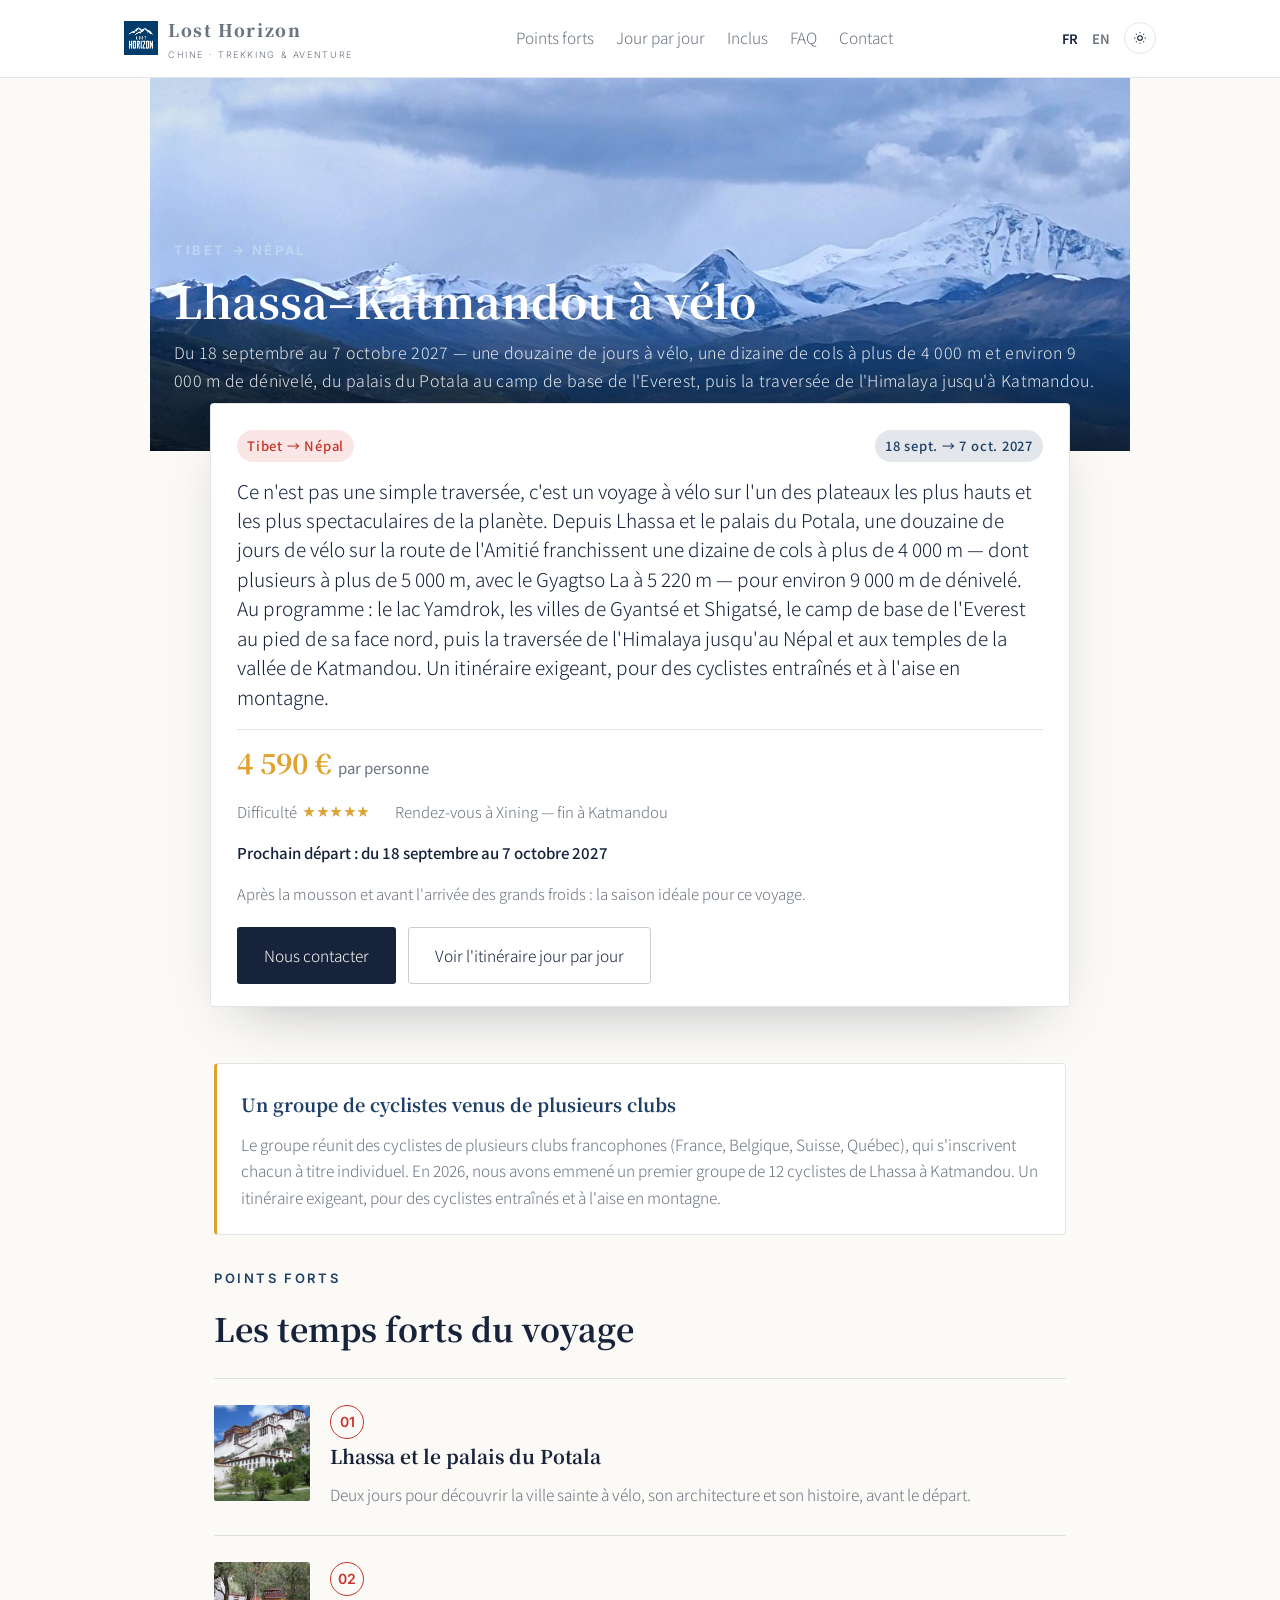
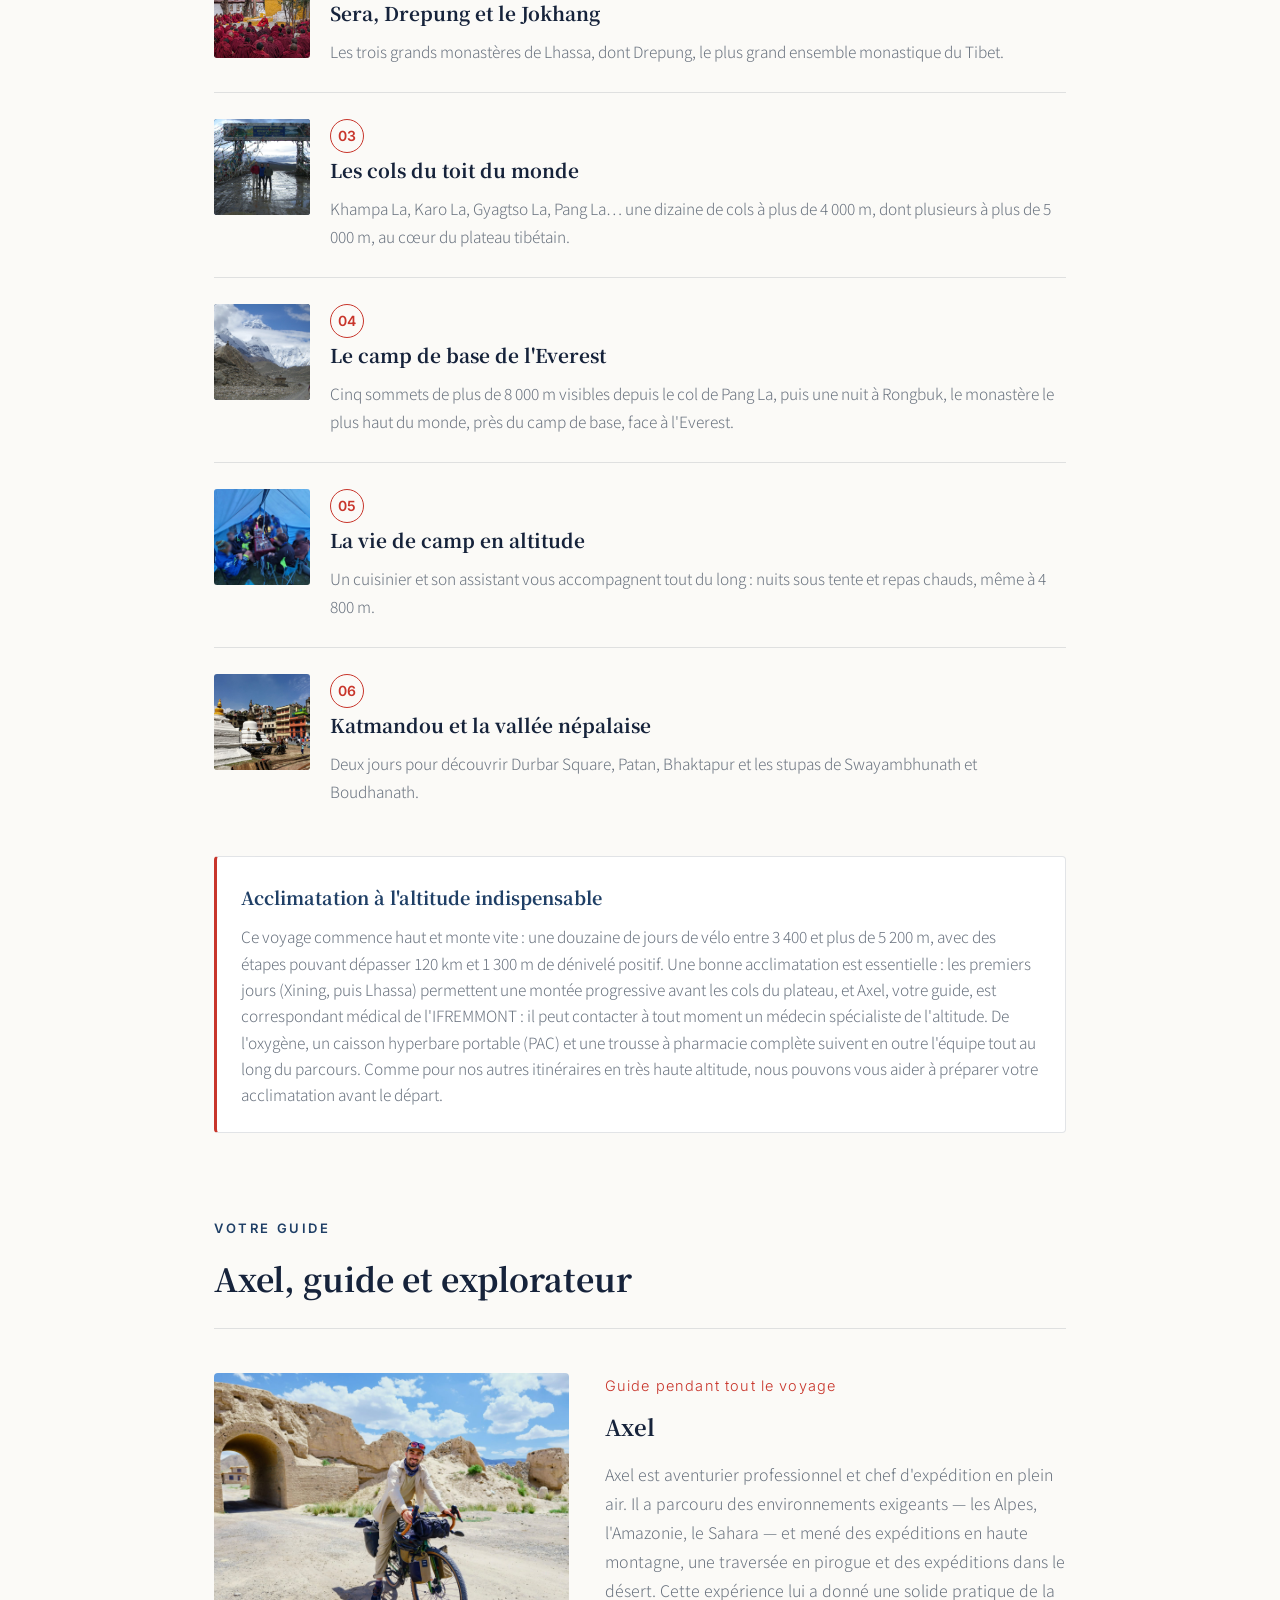
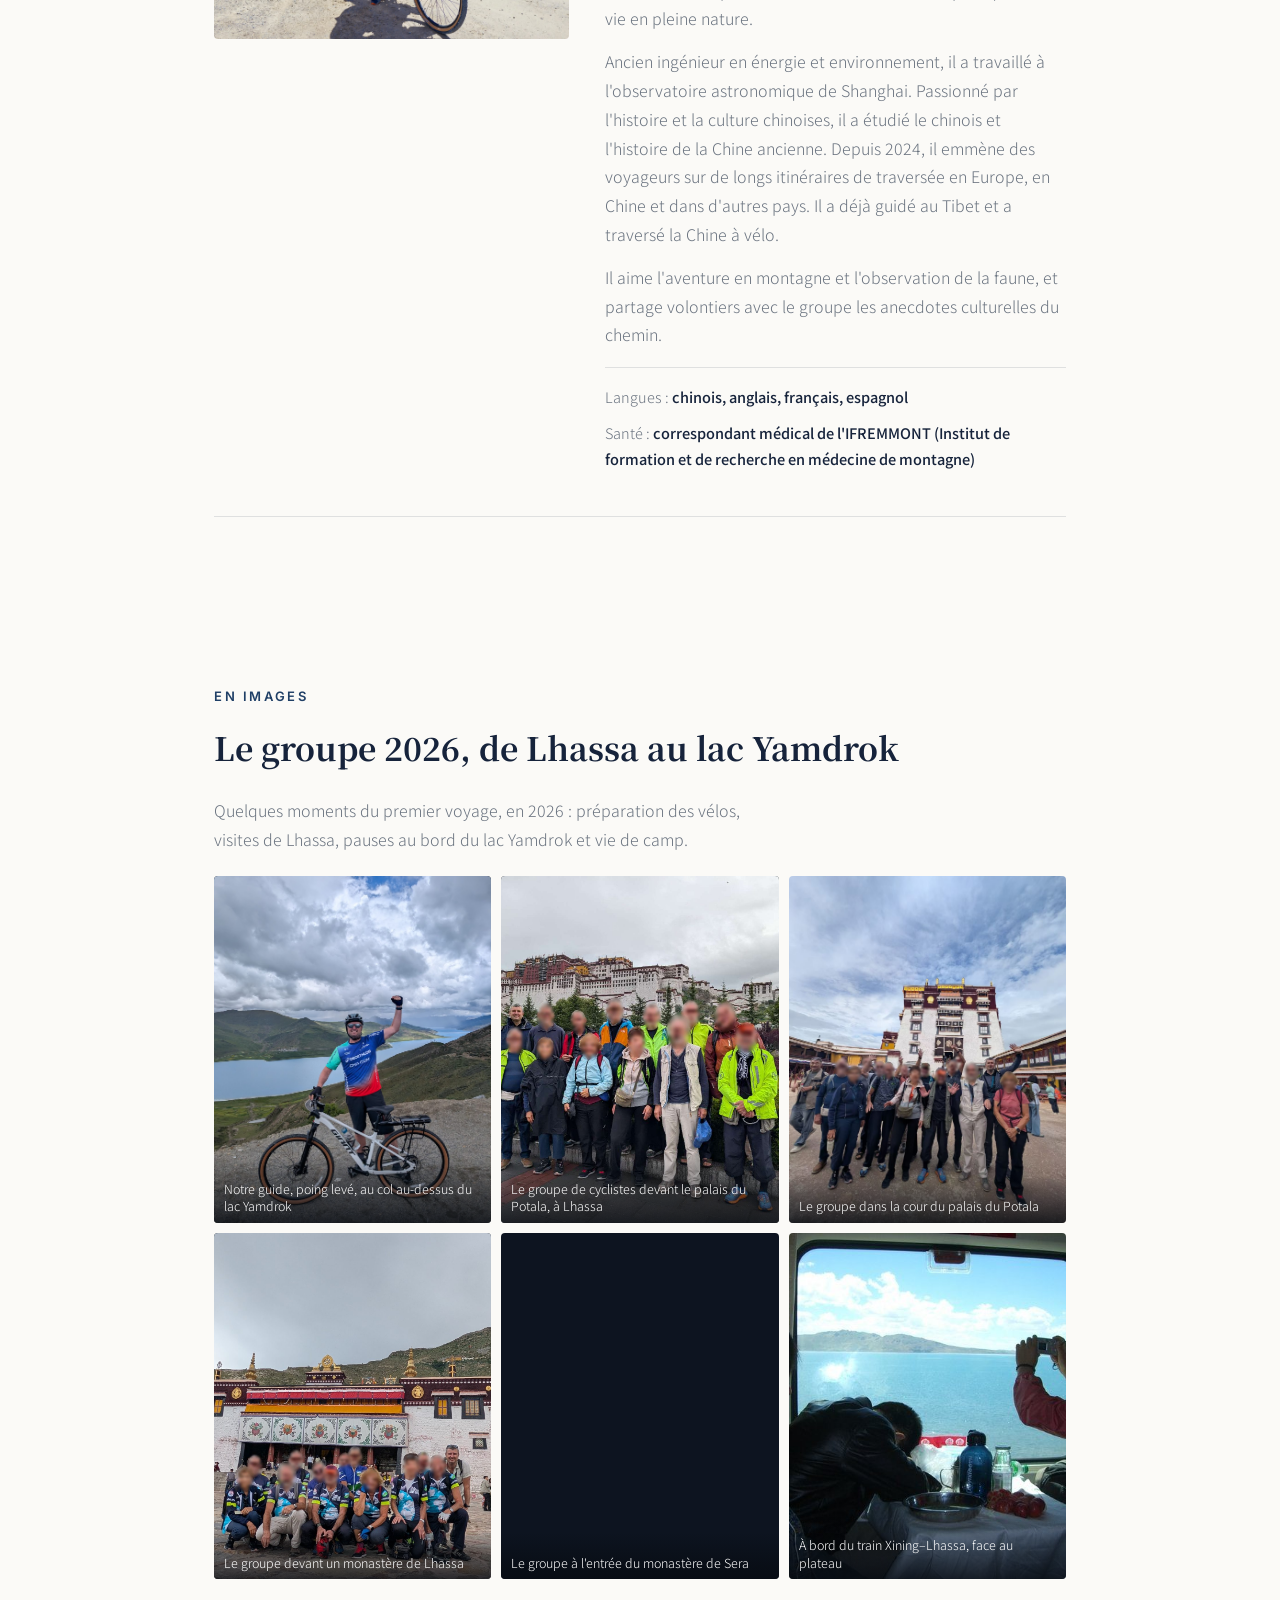
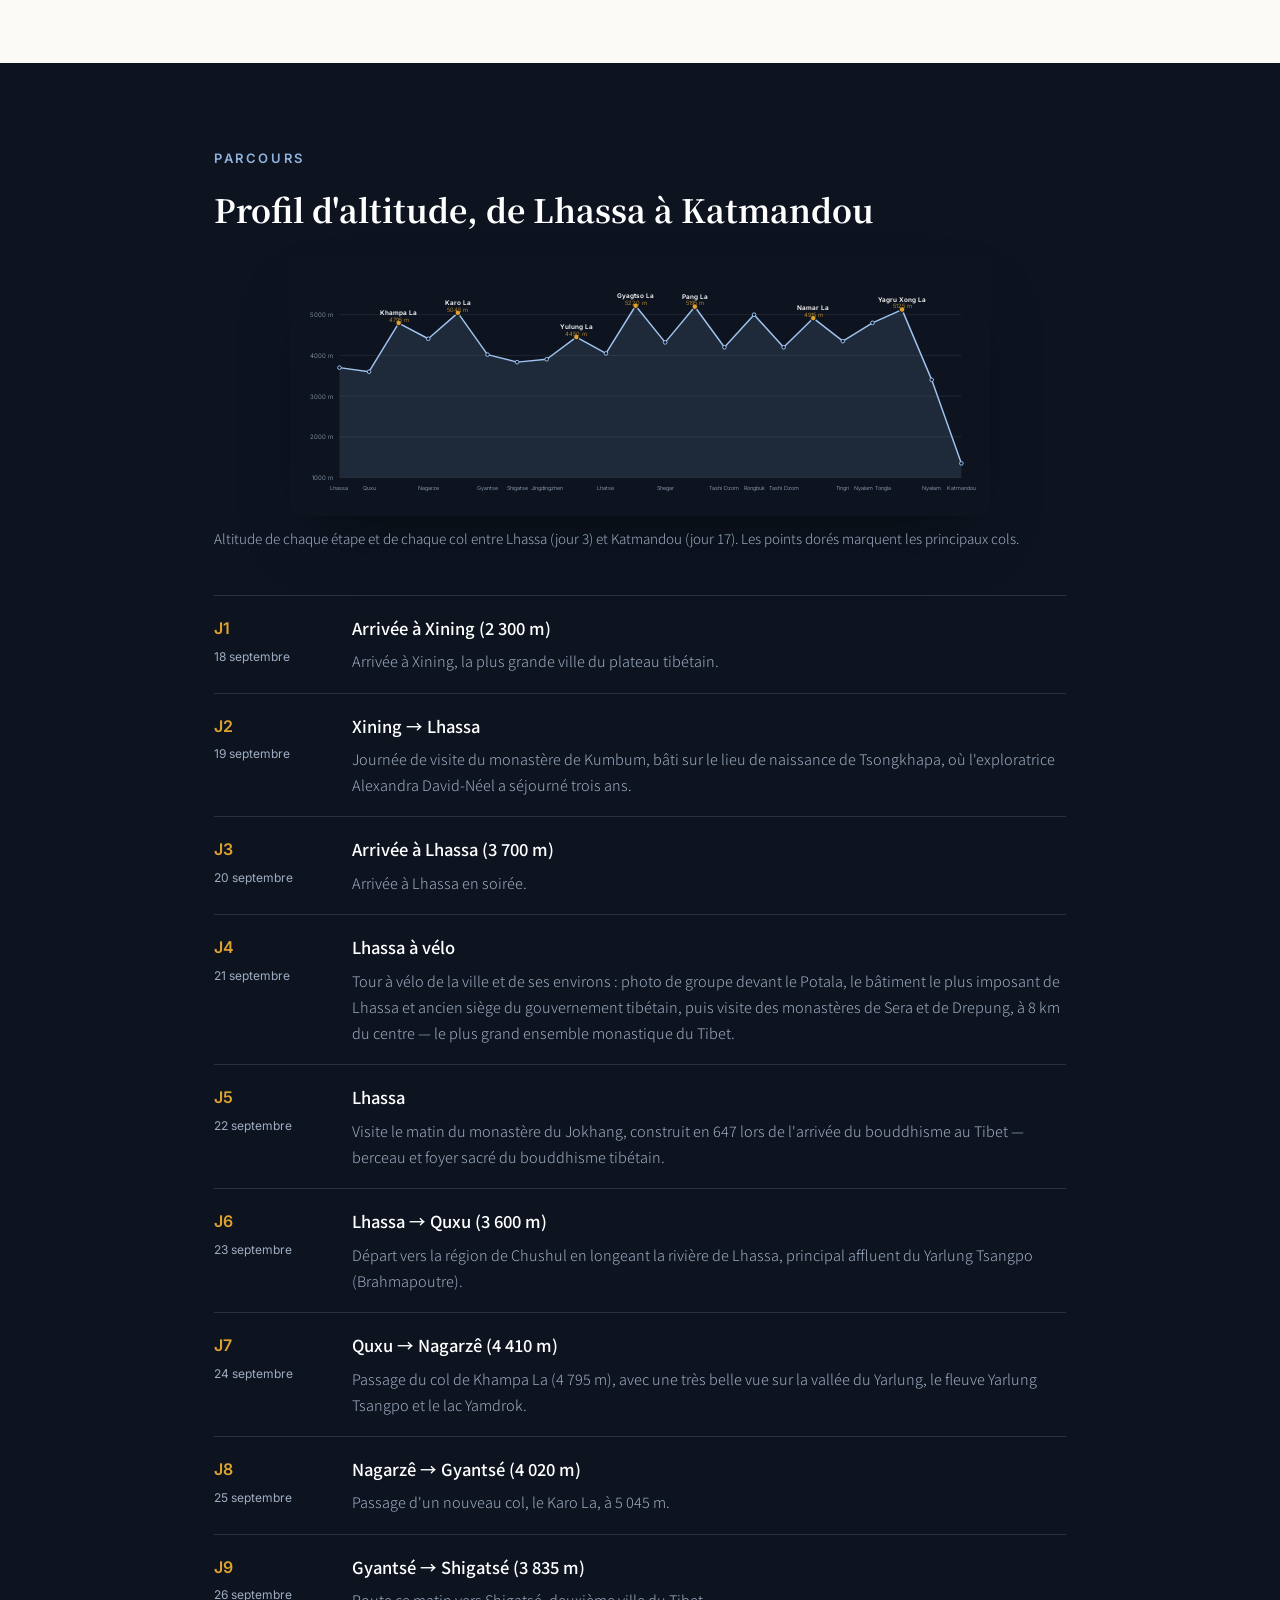
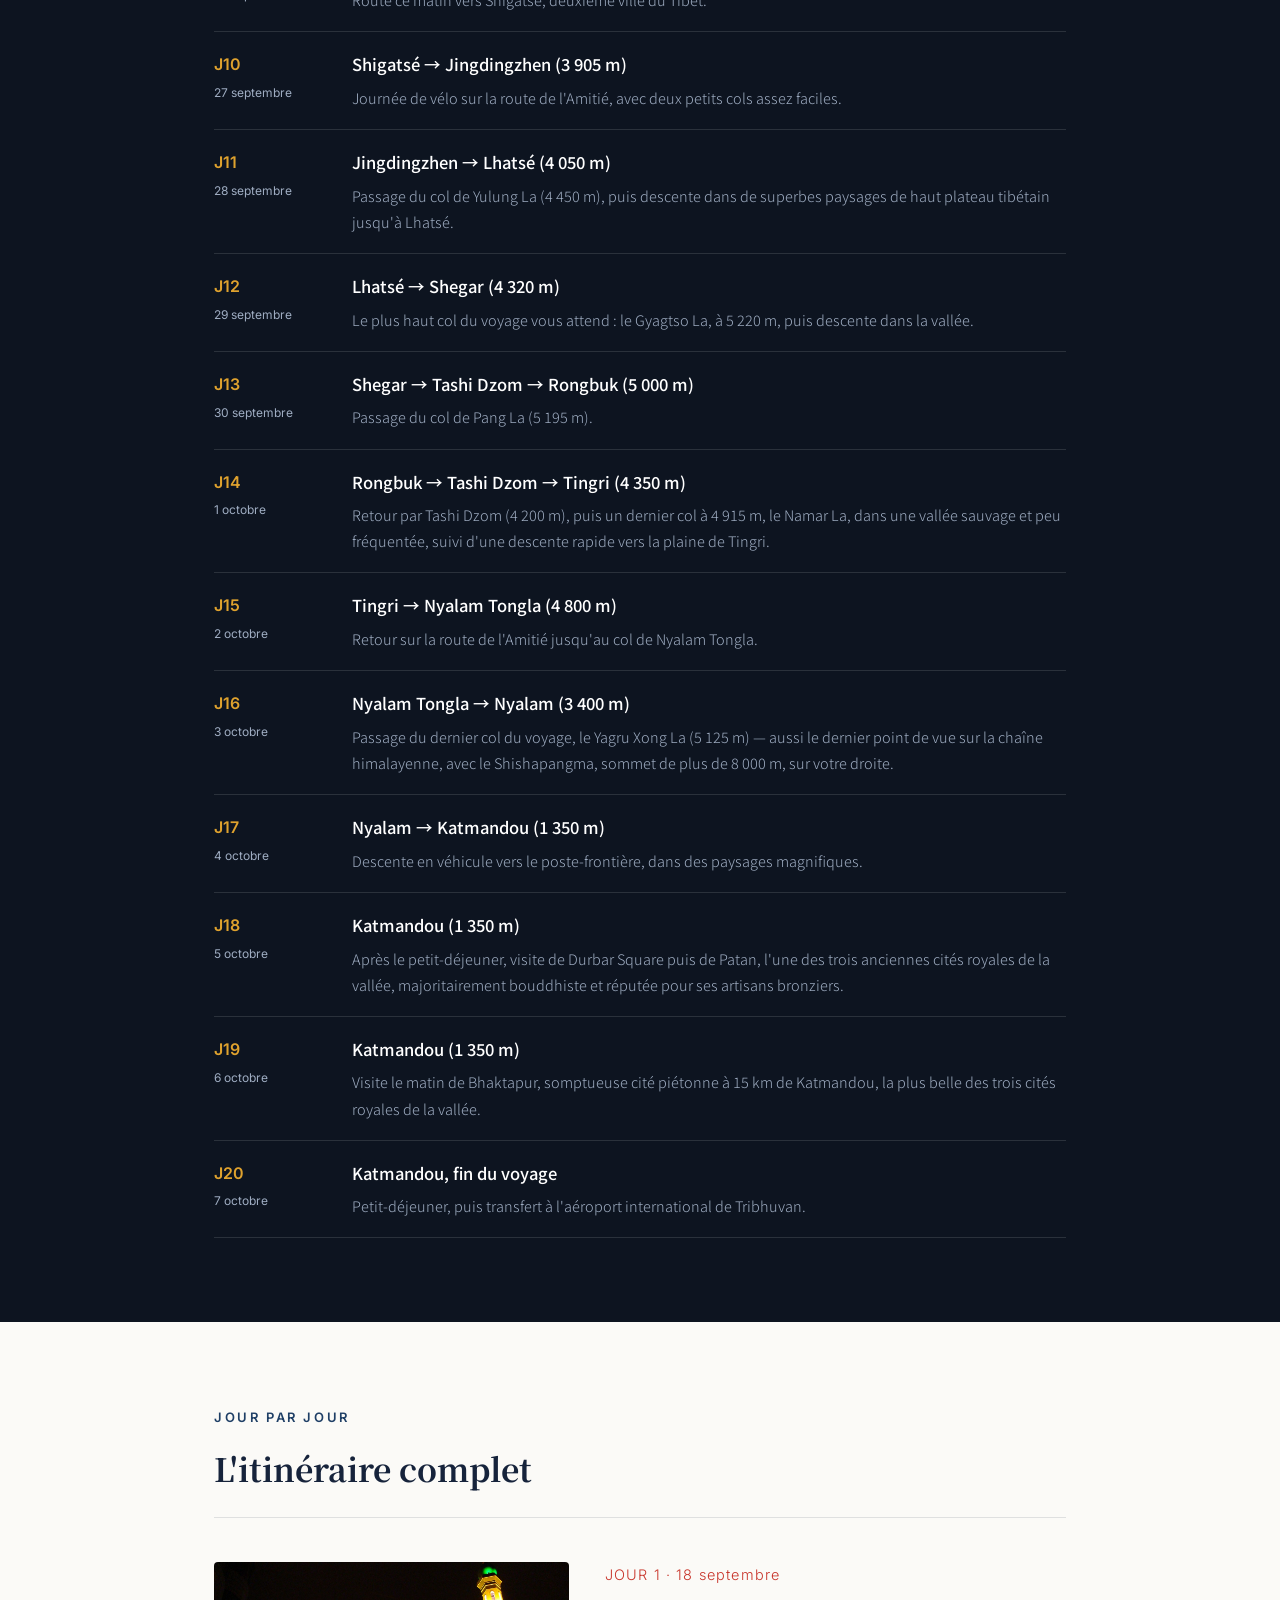
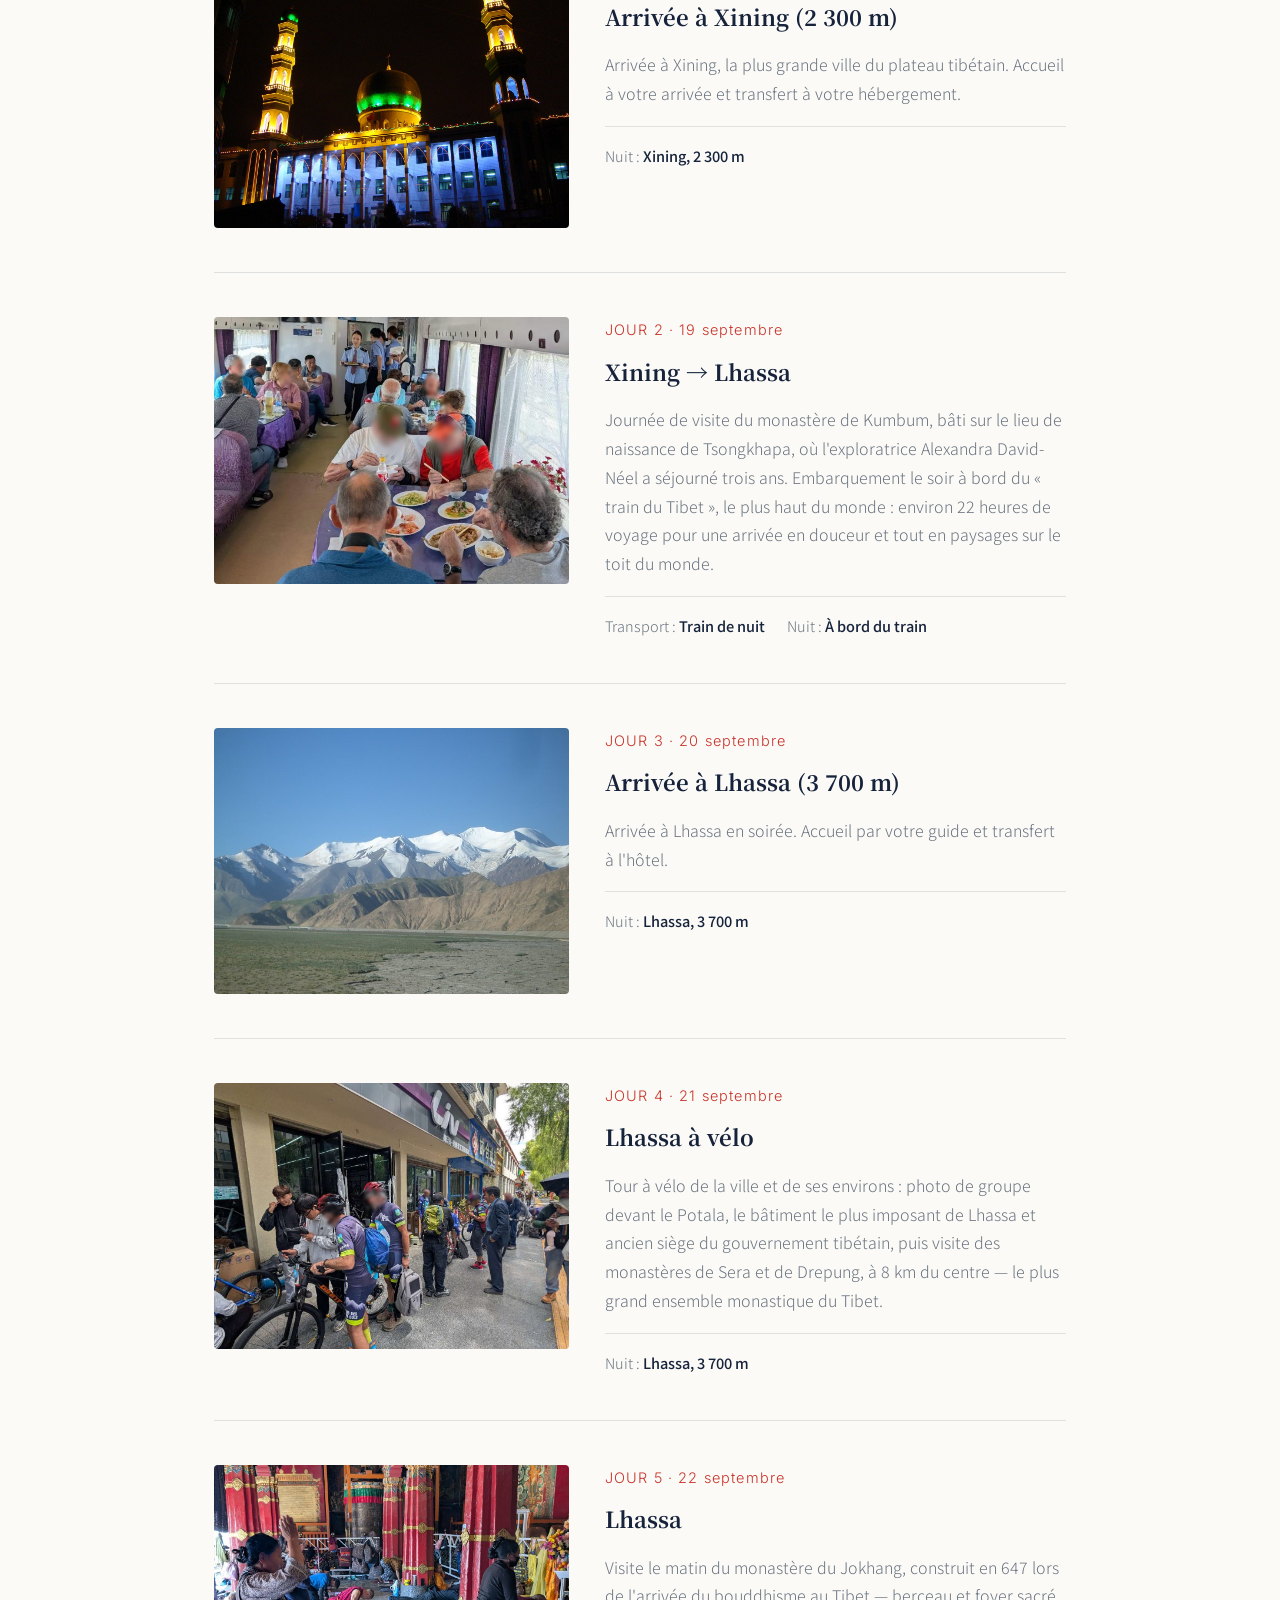
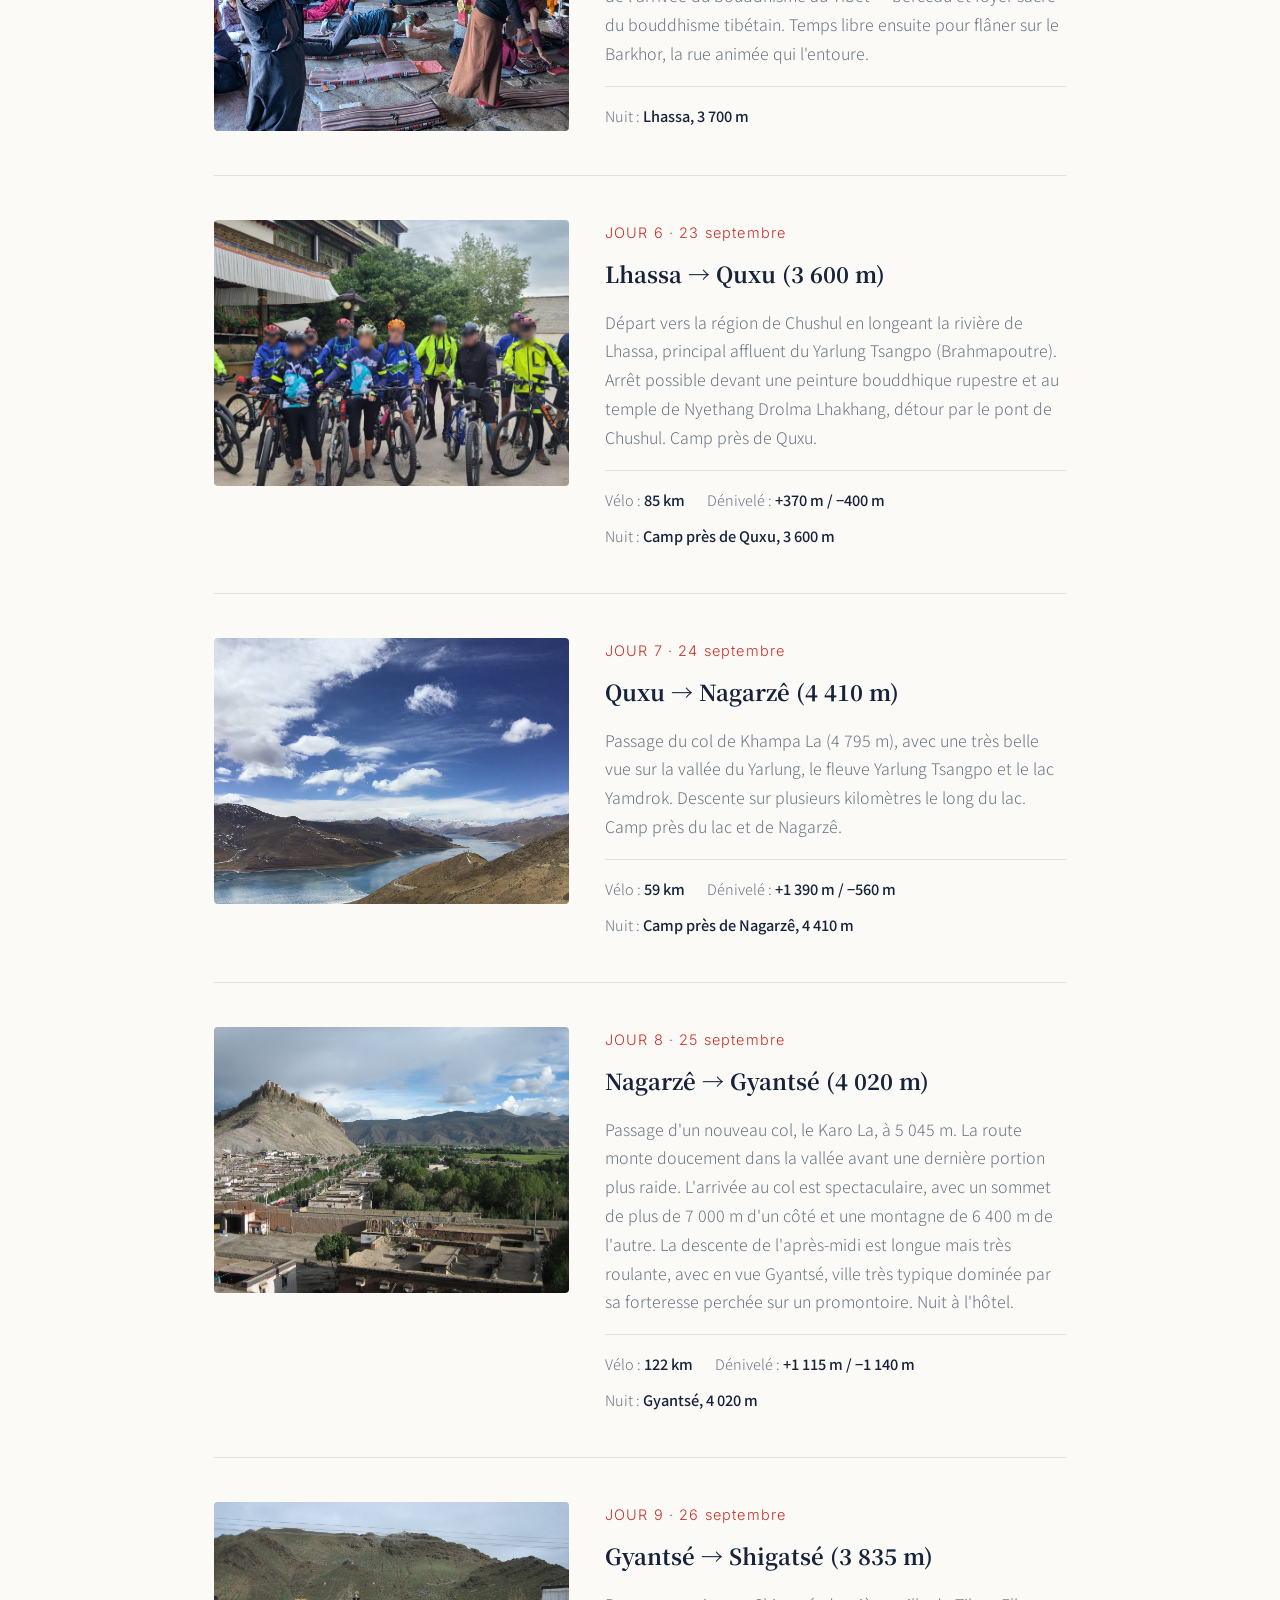
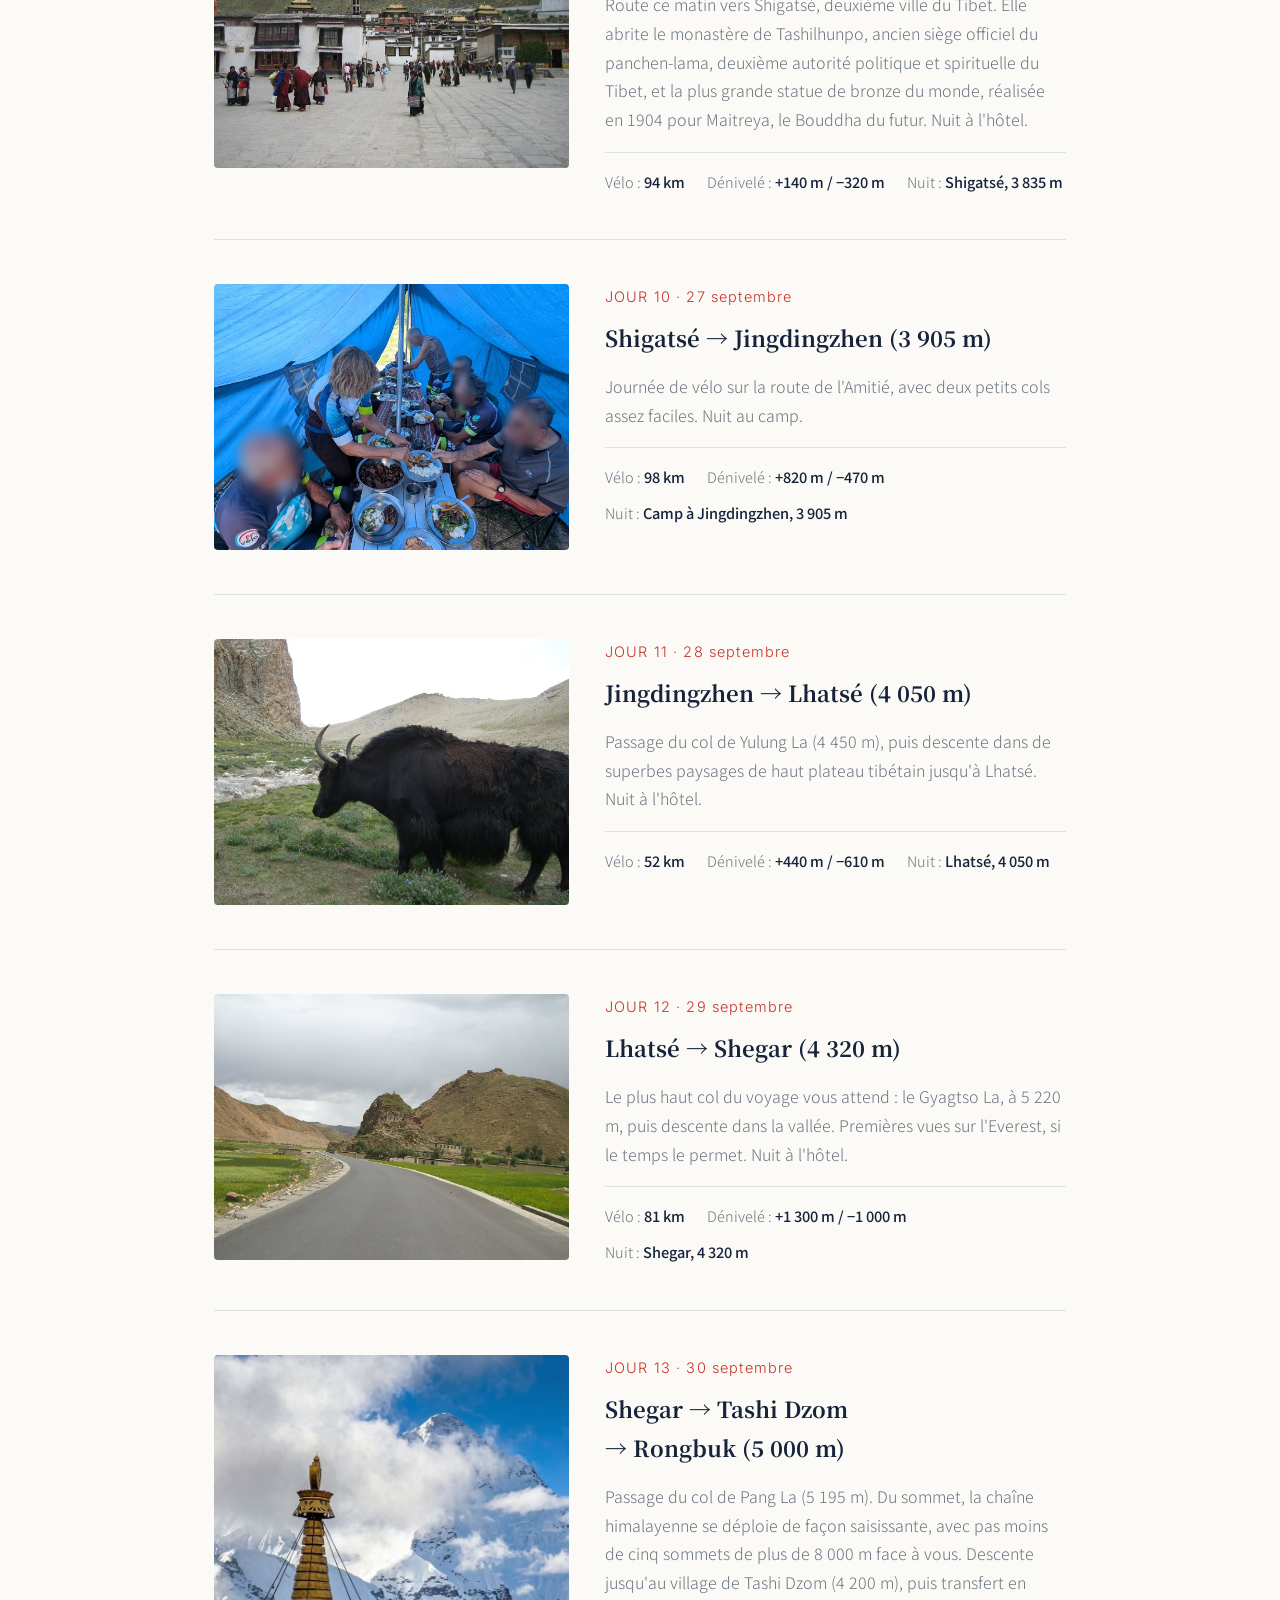
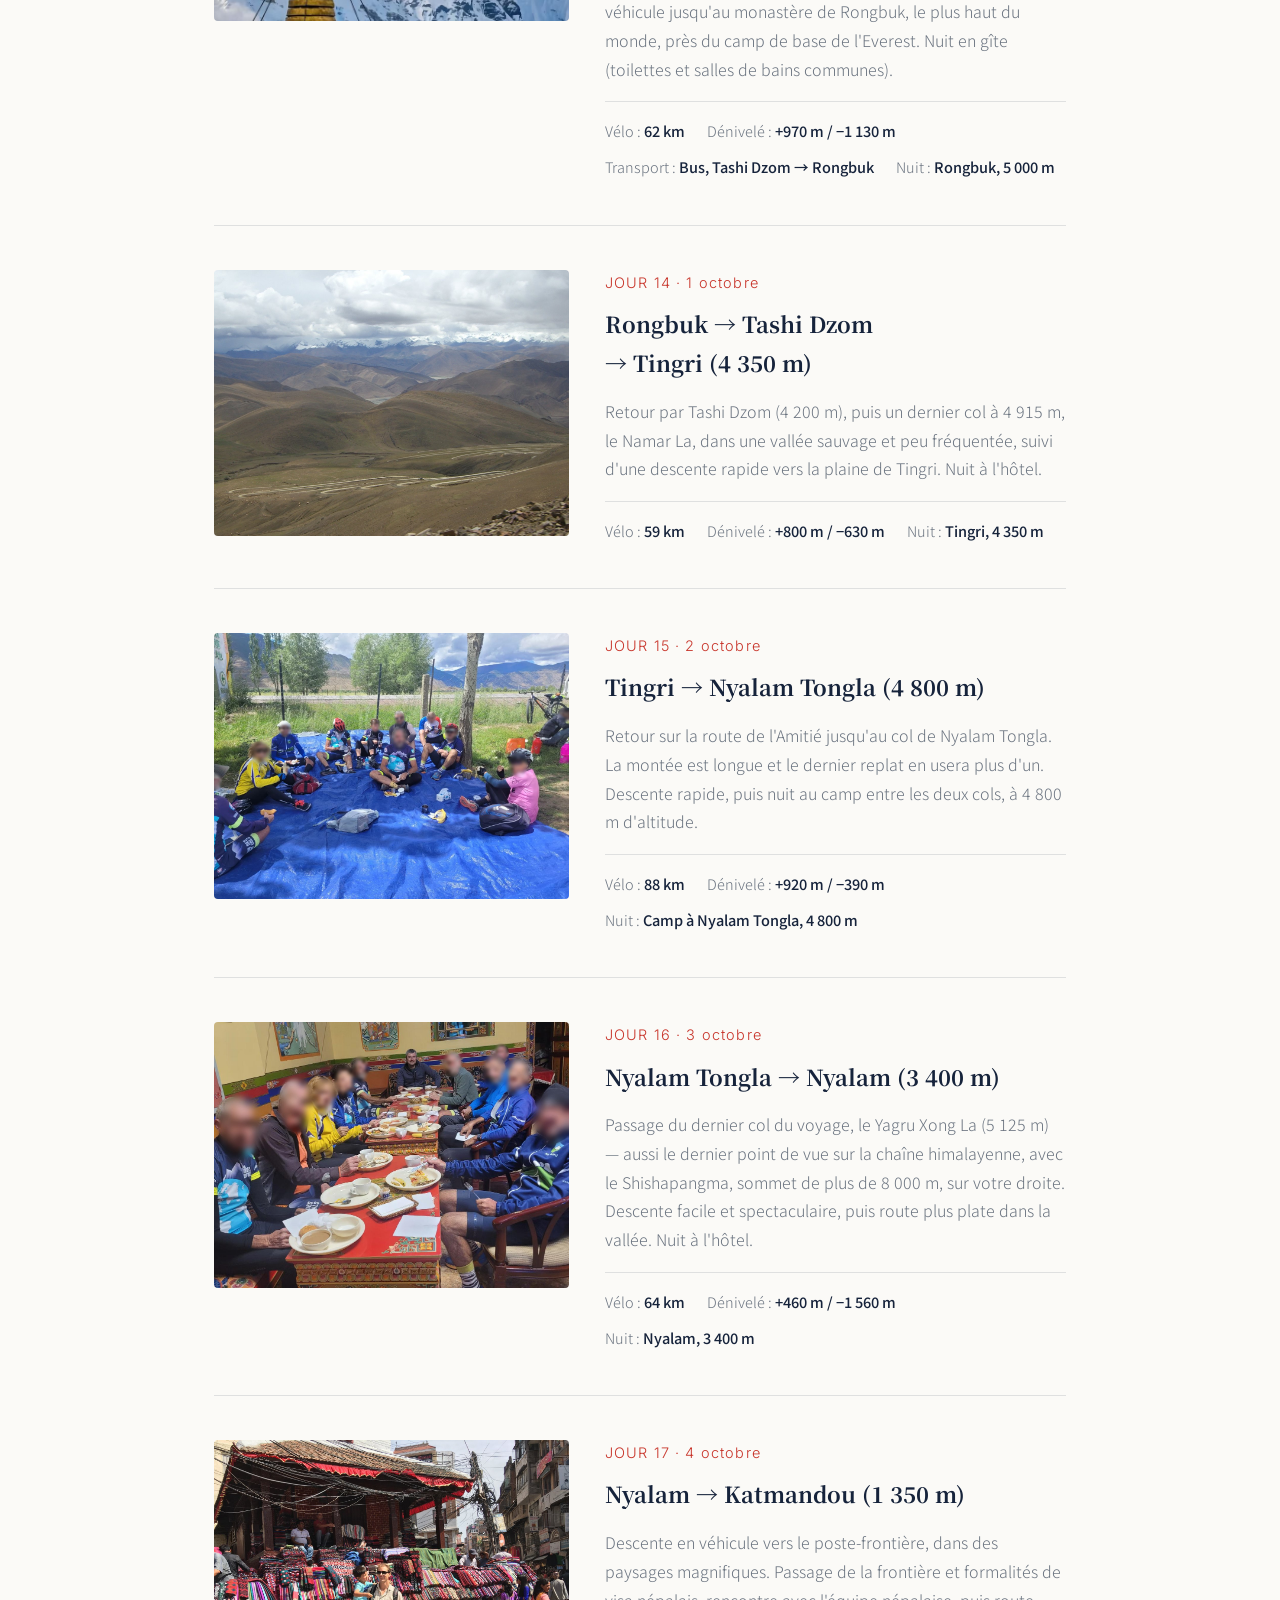
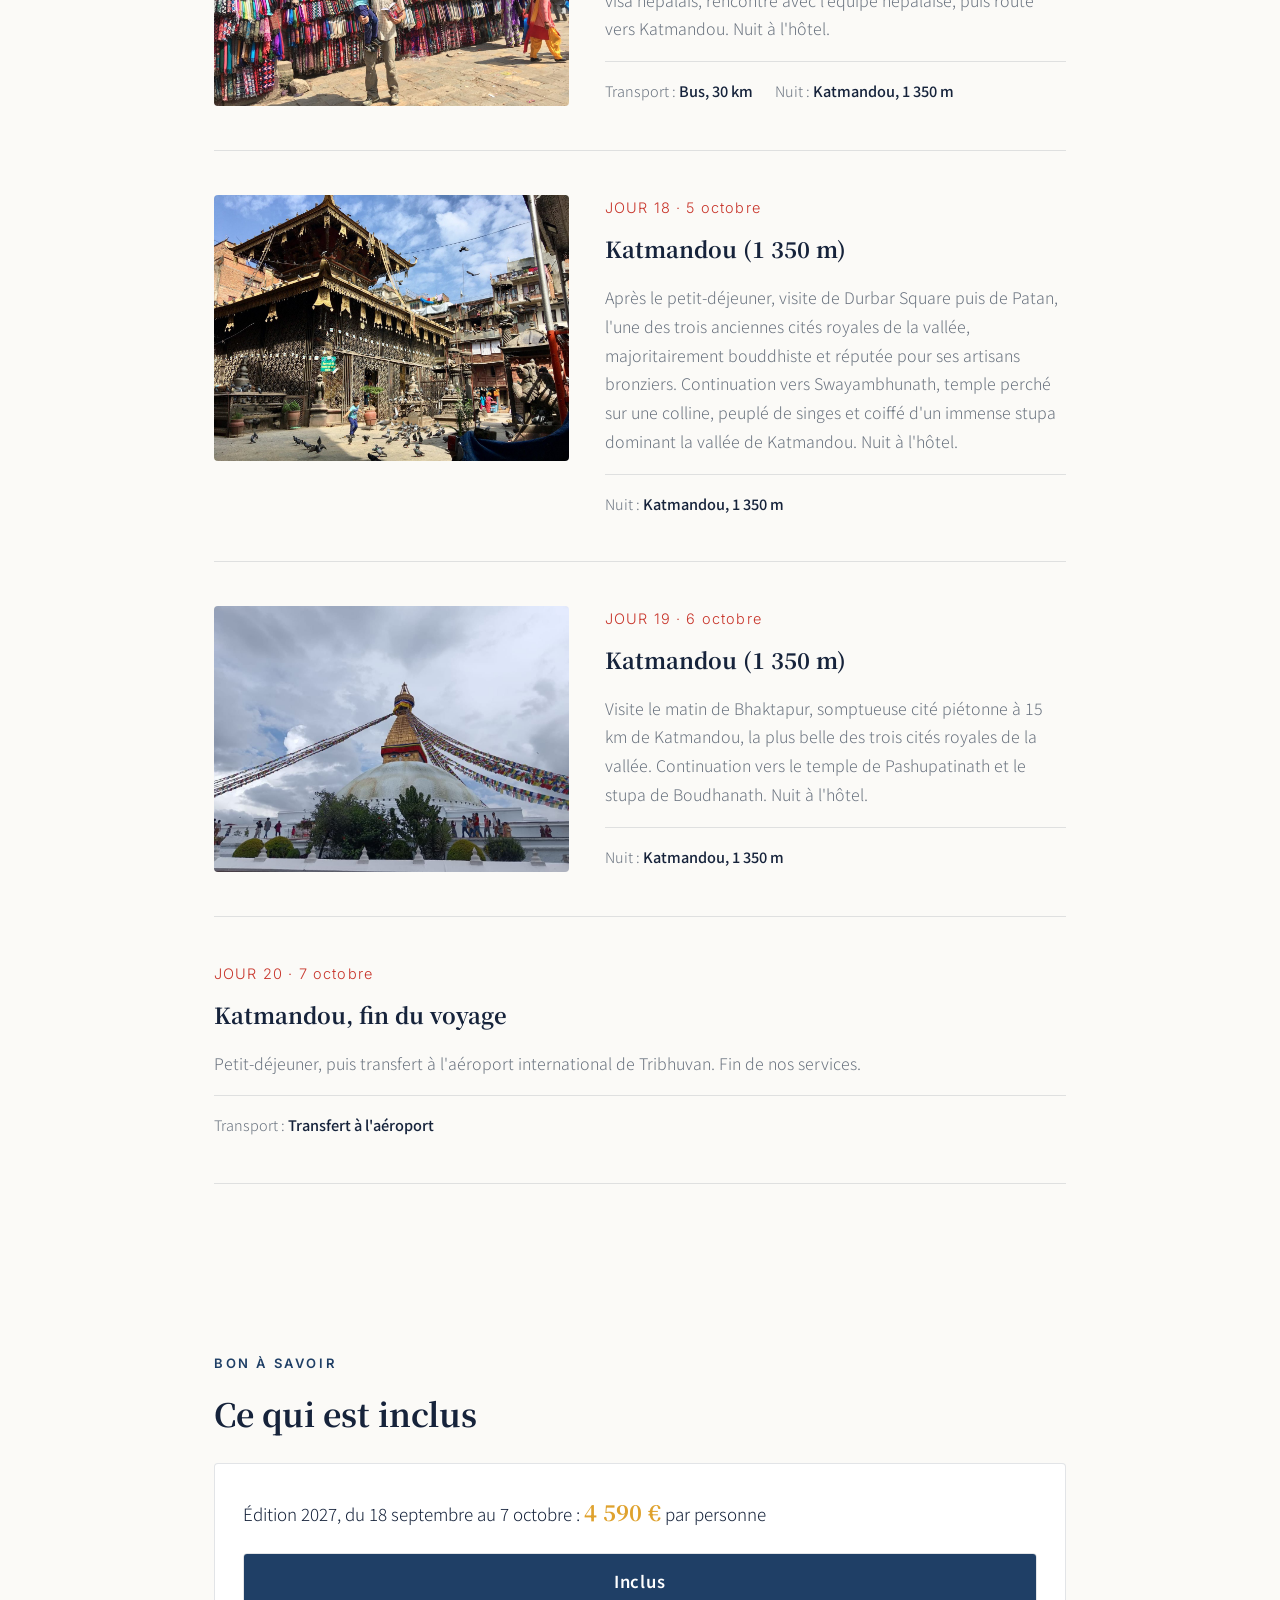
==== commit e113e6a6: "GEO : llms.txt, robots IA, JSON-LD enrichi (agence, itinéraire, édition 2027, guide), lastmod du sit" ====
--- a/index.html
+++ b/index.html
@@ -5,6 +5,7 @@
 <meta name="viewport" content="width=device-width, initial-scale=1">
 <title>Lhassa–Katmandou à vélo — 20 jours / 19 nuits | Lost Horizon</title>
 <meta name="description" content="Lhassa–Katmandou à vélo, du 18 septembre au 7 octobre 2027 : une dizaine de cols à plus de 4 000 m, le lac Yamdrok, le camp de base de l&#x27;Everest et la traversée de l&#x27;Himalaya jusqu&#x27;à Katmandou. Départ de Xining. 4 590 € par personne.">
+<meta name="robots" content="index, follow, max-snippet:-1, max-image-preview:large, max-video-preview:-1">
 <link rel="canonical" href="https://lhassa-katmandou.com/">
 <link rel="alternate" hreflang="fr" href="https://lhassa-katmandou.com/">
 <link rel="alternate" hreflang="en" href="https://lhassa-katmandou.com/en/">
@@ -20,6 +21,7 @@
 <meta property="og:url" content="https://lhassa-katmandou.com/">
 <meta property="og:image" content="https://lhassa-katmandou.com/images/photo-11.jpg?v=2">
 <meta property="og:locale" content="fr_FR">
+<meta property="og:locale:alternate" content="en_GB">
 <meta name="twitter:card" content="summary_large_image">
 <meta name="twitter:title" content="Lhassa–Katmandou à vélo — 20 jours / 19 nuits | Lost Horizon">
 <meta name="twitter:description" content="Lhassa–Katmandou à vélo, du 18 septembre au 7 octobre 2027 : une dizaine de cols à plus de 4 000 m, le lac Yamdrok, le camp de base de l&#x27;Everest et la traversée de l&#x27;Himalaya jusqu&#x27;à Katmandou. Départ de Xining. 4 590 € par personne.">
@@ -31,28 +33,331 @@
 <script type="application/ld+json">
 {
   "@context": "https://schema.org",
-  "@type": "TouristTrip",
-  "name": "Lhassa–Katmandou à vélo",
-  "description": "Lhassa–Katmandou à vélo, du 18 septembre au 7 octobre 2027 : une dizaine de cols à plus de 4 000 m, le lac Yamdrok, le camp de base de l'Everest et la traversée de l'Himalaya jusqu'à Katmandou. Départ de Xining. 4 590 € par personne.",
-  "url": "https://lhassa-katmandou.com/",
-  "image": "https://lhassa-katmandou.com/images/photo-11.jpg?v=2",
-  "inLanguage": "fr",
-  "touristType": [
-    "Cycling groups",
-    "Adventure travellers"
-  ],
-  "provider": {
-    "@type": "TravelAgency",
-    "name": "Lost Horizon",
-    "email": "contact@lhassa-katmandou.com"
-  },
-  "duration": "P20D",
-  "offers": {
-    "@type": "Offer",
-    "price": "4590",
-    "priceCurrency": "EUR",
-    "url": "https://lhassa-katmandou.com/#fee"
-  }
+  "@graph": [
+    {
+      "@type": "TravelAgency",
+      "@id": "https://lhassa-katmandou.com/#organization",
+      "name": "Lost Horizon",
+      "alternateName": "Horizon Chine",
+      "url": "https://lhassa-katmandou.com/",
+      "logo": "https://lhassa-katmandou.com/images/logo.png?v=2",
+      "email": "contact@lhassa-katmandou.com",
+      "contactPoint": {
+        "@type": "ContactPoint",
+        "contactType": "service client",
+        "name": "Mathieu Le Serre",
+        "telephone": "+33627297977",
+        "email": "contact@lhassa-katmandou.com",
+        "availableLanguage": [
+          "fr",
+          "en"
+        ]
+      },
+      "identifier": {
+        "@type": "PropertyValue",
+        "propertyID": "Atout France",
+        "value": "IM035240001"
+      },
+      "areaServed": [
+        "CN",
+        "NP"
+      ],
+      "knowsAbout": [
+        "voyages à vélo au Tibet",
+        "voyages en haute altitude",
+        "Lhassa–Katmandou à vélo"
+      ]
+    },
+    {
+      "@type": "WebSite",
+      "@id": "https://lhassa-katmandou.com/#website",
+      "url": "https://lhassa-katmandou.com/",
+      "name": "Lhassa–Katmandou à vélo",
+      "publisher": {
+        "@id": "https://lhassa-katmandou.com/#organization"
+      },
+      "inLanguage": [
+        "fr",
+        "en"
+      ]
+    },
+    {
+      "@type": "WebPage",
+      "@id": "https://lhassa-katmandou.com/#webpage",
+      "url": "https://lhassa-katmandou.com/",
+      "name": "Lhassa–Katmandou à vélo — 20 jours / 19 nuits | Lost Horizon",
+      "inLanguage": "fr",
+      "isPartOf": {
+        "@id": "https://lhassa-katmandou.com/#website"
+      },
+      "about": {
+        "@id": "https://lhassa-katmandou.com/#trip"
+      },
+      "mainEntity": {
+        "@id": "https://lhassa-katmandou.com/#trip"
+      },
+      "dateModified": "2026-11-09",
+      "primaryImageOfPage": {
+        "@type": "ImageObject",
+        "url": "https://lhassa-katmandou.com/images/photo-11.jpg?v=2"
+      }
+    },
+    {
+      "@context": "https://schema.org",
+      "@type": "TouristTrip",
+      "name": "Lhassa–Katmandou à vélo",
+      "description": "Lhassa–Katmandou à vélo, du 18 septembre au 7 octobre 2027 : une dizaine de cols à plus de 4 000 m, le lac Yamdrok, le camp de base de l'Everest et la traversée de l'Himalaya jusqu'à Katmandou. Départ de Xining. 4 590 € par personne.",
+      "url": "https://lhassa-katmandou.com/",
+      "image": "https://lhassa-katmandou.com/images/photo-11.jpg?v=2",
+      "inLanguage": "fr",
+      "touristType": [
+        "Cycling groups",
+        "Adventure travellers"
+      ],
+      "provider": {
+        "@id": "https://lhassa-katmandou.com/#organization"
+      },
+      "duration": "P20D",
+      "offers": {
+        "@type": "Offer",
+        "price": "4590",
+        "priceCurrency": "EUR",
+        "url": "https://lhassa-katmandou.com/#fee",
+        "seller": {
+          "@id": "https://lhassa-katmandou.com/#organization"
+        }
+      },
+      "@id": "https://lhassa-katmandou.com/#trip",
+      "itinerary": {
+        "@type": "ItemList",
+        "name": "Itinéraire jour par jour",
+        "numberOfItems": 20,
+        "itemListElement": [
+          {
+            "@type": "ListItem",
+            "position": 1,
+            "item": {
+              "@type": "Place",
+              "name": "JOUR 1 · 18 septembre — Arrivée à Xining (2 300 m)",
+              "description": "Arrivée à Xining, la plus grande ville du plateau tibétain."
+            }
+          },
+          {
+            "@type": "ListItem",
+            "position": 2,
+            "item": {
+              "@type": "Place",
+              "name": "JOUR 2 · 19 septembre — Xining → Lhassa",
+              "description": "Journée de visite du monastère de Kumbum, bâti sur le lieu de naissance de Tsongkhapa, où l'exploratrice Alexandra David-Néel a séjourné trois ans."
+            }
+          },
+          {
+            "@type": "ListItem",
+            "position": 3,
+            "item": {
+              "@type": "Place",
+              "name": "JOUR 3 · 20 septembre — Arrivée à Lhassa (3 700 m)",
+              "description": "Arrivée à Lhassa en soirée."
+            }
+          },
+          {
+            "@type": "ListItem",
+            "position": 4,
+            "item": {
+              "@type": "Place",
+              "name": "JOUR 4 · 21 septembre — Lhassa à vélo",
+              "description": "Tour à vélo de la ville et de ses environs : photo de groupe devant le Potala, le bâtiment le plus imposant de Lhassa et ancien siège du gouvernement tibétain, puis visite des monastères de Sera et de Drepung, à 8 km du centre — le plus grand ensemble monastique du Tibet."
+            }
+          },
+          {
+            "@type": "ListItem",
+            "position": 5,
+            "item": {
+              "@type": "Place",
+              "name": "JOUR 5 · 22 septembre — Lhassa",
+              "description": "Visite le matin du monastère du Jokhang, construit en 647 lors de l'arrivée du bouddhisme au Tibet — berceau et foyer sacré du bouddhisme tibétain."
+            }
+          },
+          {
+            "@type": "ListItem",
+            "position": 6,
+            "item": {
+              "@type": "Place",
+              "name": "JOUR 6 · 23 septembre — Lhassa → Quxu (3 600 m)",
+              "description": "Départ vers la région de Chushul en longeant la rivière de Lhassa, principal affluent du Yarlung Tsangpo (Brahmapoutre)."
+            }
+          },
+          {
+            "@type": "ListItem",
+            "position": 7,
+            "item": {
+              "@type": "Place",
+              "name": "JOUR 7 · 24 septembre — Quxu → Nagarzê (4 410 m)",
+              "description": "Passage du col de Khampa La (4 795 m), avec une très belle vue sur la vallée du Yarlung, le fleuve Yarlung Tsangpo et le lac Yamdrok."
+            }
+          },
+          {
+            "@type": "ListItem",
+            "position": 8,
+            "item": {
+              "@type": "Place",
+              "name": "JOUR 8 · 25 septembre — Nagarzê → Gyantsé (4 020 m)",
+              "description": "Passage d'un nouveau col, le Karo La, à 5 045 m."
+            }
+          },
+          {
+            "@type": "ListItem",
+            "position": 9,
+            "item": {
+              "@type": "Place",
+              "name": "JOUR 9 · 26 septembre — Gyantsé → Shigatsé (3 835 m)",
+              "description": "Route ce matin vers Shigatsé, deuxième ville du Tibet."
+            }
+          },
+          {
+            "@type": "ListItem",
+            "position": 10,
+            "item": {
+              "@type": "Place",
+              "name": "JOUR 10 · 27 septembre — Shigatsé → Jingdingzhen (3 905 m)",
+              "description": "Journée de vélo sur la route de l'Amitié, avec deux petits cols assez faciles."
+            }
+          },
+          {
+            "@type": "ListItem",
+            "position": 11,
+            "item": {
+              "@type": "Place",
+              "name": "JOUR 11 · 28 septembre — Jingdingzhen → Lhatsé (4 050 m)",
+              "description": "Passage du col de Yulung La (4 450 m), puis descente dans de superbes paysages de haut plateau tibétain jusqu'à Lhatsé."
+            }
+          },
+          {
+            "@type": "ListItem",
+            "position": 12,
+            "item": {
+              "@type": "Place",
+              "name": "JOUR 12 · 29 septembre — Lhatsé → Shegar (4 320 m)",
+              "description": "Le plus haut col du voyage vous attend : le Gyagtso La, à 5 220 m, puis descente dans la vallée."
+            }
+          },
+          {
+            "@type": "ListItem",
+            "position": 13,
+            "item": {
+              "@type": "Place",
+              "name": "JOUR 13 · 30 septembre — Shegar → Tashi Dzom → Rongbuk (5 000 m)",
+              "description": "Passage du col de Pang La (5 195 m)."
+            }
+          },
+          {
+            "@type": "ListItem",
+            "position": 14,
+            "item": {
+              "@type": "Place",
+              "name": "JOUR 14 · 1 octobre — Rongbuk → Tashi Dzom → Tingri (4 350 m)",
+              "description": "Retour par Tashi Dzom (4 200 m), puis un dernier col à 4 915 m, le Namar La, dans une vallée sauvage et peu fréquentée, suivi d'une descente rapide vers la plaine de Tingri."
+            }
+          },
+          {
+            "@type": "ListItem",
+            "position": 15,
+            "item": {
+              "@type": "Place",
+              "name": "JOUR 15 · 2 octobre — Tingri → Nyalam Tongla (4 800 m)",
+              "description": "Retour sur la route de l'Amitié jusqu'au col de Nyalam Tongla."
+            }
+          },
+          {
+            "@type": "ListItem",
+            "position": 16,
+            "item": {
+              "@type": "Place",
+              "name": "JOUR 16 · 3 octobre — Nyalam Tongla → Nyalam (3 400 m)",
+              "description": "Passage du dernier col du voyage, le Yagru Xong La (5 125 m) — aussi le dernier point de vue sur la chaîne himalayenne, avec le Shishapangma, sommet de plus de 8 000 m, sur votre droite."
+            }
+          },
+          {
+            "@type": "ListItem",
+            "position": 17,
+            "item": {
+              "@type": "Place",
+              "name": "JOUR 17 · 4 octobre — Nyalam → Katmandou (1 350 m)",
+              "description": "Descente en véhicule vers le poste-frontière, dans des paysages magnifiques."
+            }
+          },
+          {
+            "@type": "ListItem",
+            "position": 18,
+            "item": {
+              "@type": "Place",
+              "name": "JOUR 18 · 5 octobre — Katmandou (1 350 m)",
+              "description": "Après le petit-déjeuner, visite de Durbar Square puis de Patan, l'une des trois anciennes cités royales de la vallée, majoritairement bouddhiste et réputée pour ses artisans bronziers."
+            }
+          },
+          {
+            "@type": "ListItem",
+            "position": 19,
+            "item": {
+              "@type": "Place",
+              "name": "JOUR 19 · 6 octobre — Katmandou (1 350 m)",
+              "description": "Visite le matin de Bhaktapur, somptueuse cité piétonne à 15 km de Katmandou, la plus belle des trois cités royales de la vallée."
+            }
+          },
+          {
+            "@type": "ListItem",
+            "position": 20,
+            "item": {
+              "@type": "Place",
+              "name": "JOUR 20 · 7 octobre — Katmandou, fin du voyage",
+              "description": "Petit-déjeuner, puis transfert à l'aéroport international de Tribhuvan."
+            }
+          }
+        ]
+      },
+      "subjectOf": {
+        "@type": "Event",
+        "@id": "https://lhassa-katmandou.com/#edition-2027",
+        "name": "Lhassa–Katmandou à vélo — édition 2027",
+        "startDate": "2027-09-18",
+        "endDate": "2027-10-07",
+        "eventAttendanceMode": "https://schema.org/OfflineEventAttendanceMode",
+        "eventStatus": "https://schema.org/EventScheduled",
+        "location": {
+          "@type": "Place",
+          "name": "Xining → Katmandou"
+        },
+        "organizer": {
+          "@id": "https://lhassa-katmandou.com/#organization"
+        },
+        "offers": {
+          "@type": "Offer",
+          "price": "4590",
+          "priceCurrency": "EUR",
+          "url": "https://lhassa-katmandou.com/#fee",
+          "seller": {
+            "@id": "https://lhassa-katmandou.com/#organization"
+          }
+        }
+      }
+    },
+    {
+      "@type": "Person",
+      "@id": "https://lhassa-katmandou.com/#axel",
+      "name": "Axel",
+      "jobTitle": "Guide",
+      "worksFor": {
+        "@id": "https://lhassa-katmandou.com/#organization"
+      },
+      "knowsLanguage": [
+        "zh",
+        "en",
+        "fr",
+        "es"
+      ],
+      "description": "Guide pendant tout le voyage, aventurier professionnel et chef d'expédition en plein air, correspondant médical de l'IFREMMONT."
+    }
+  ]
 }
 </script>
 <script type="application/ld+json">
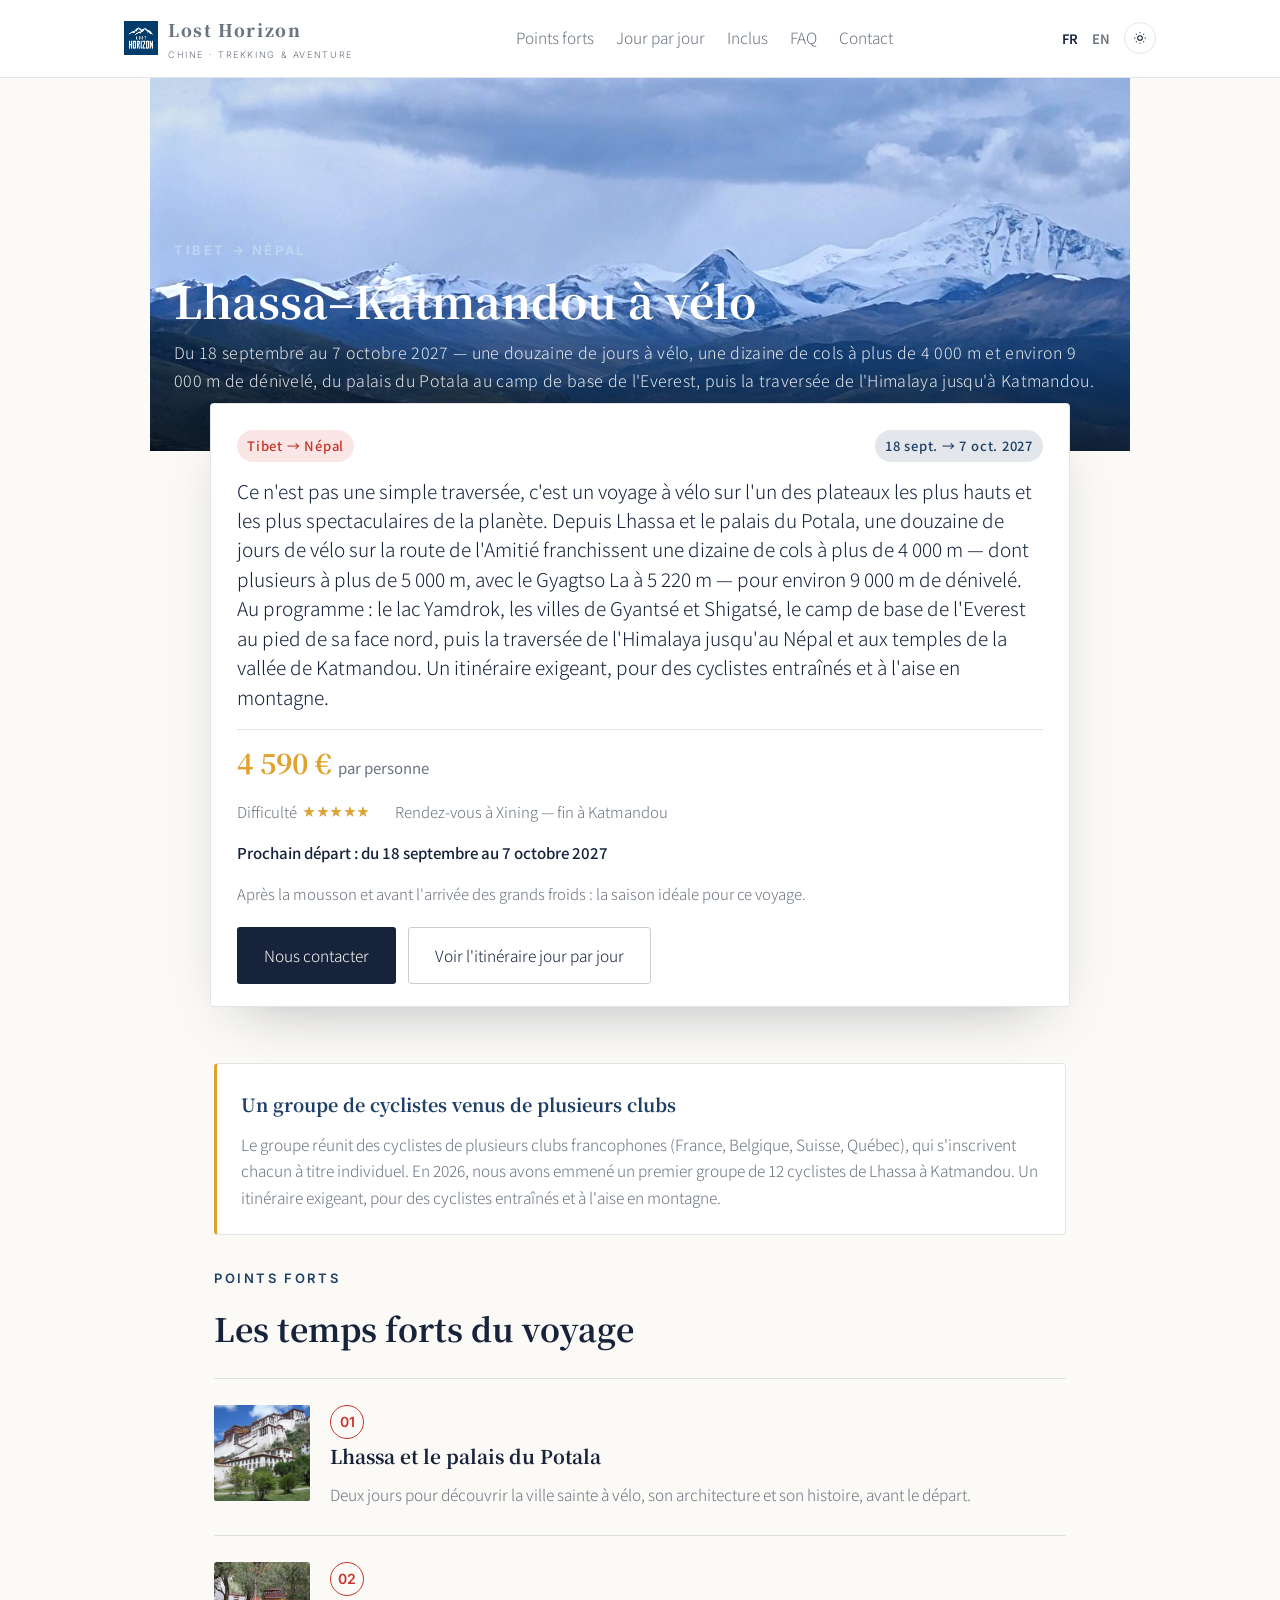
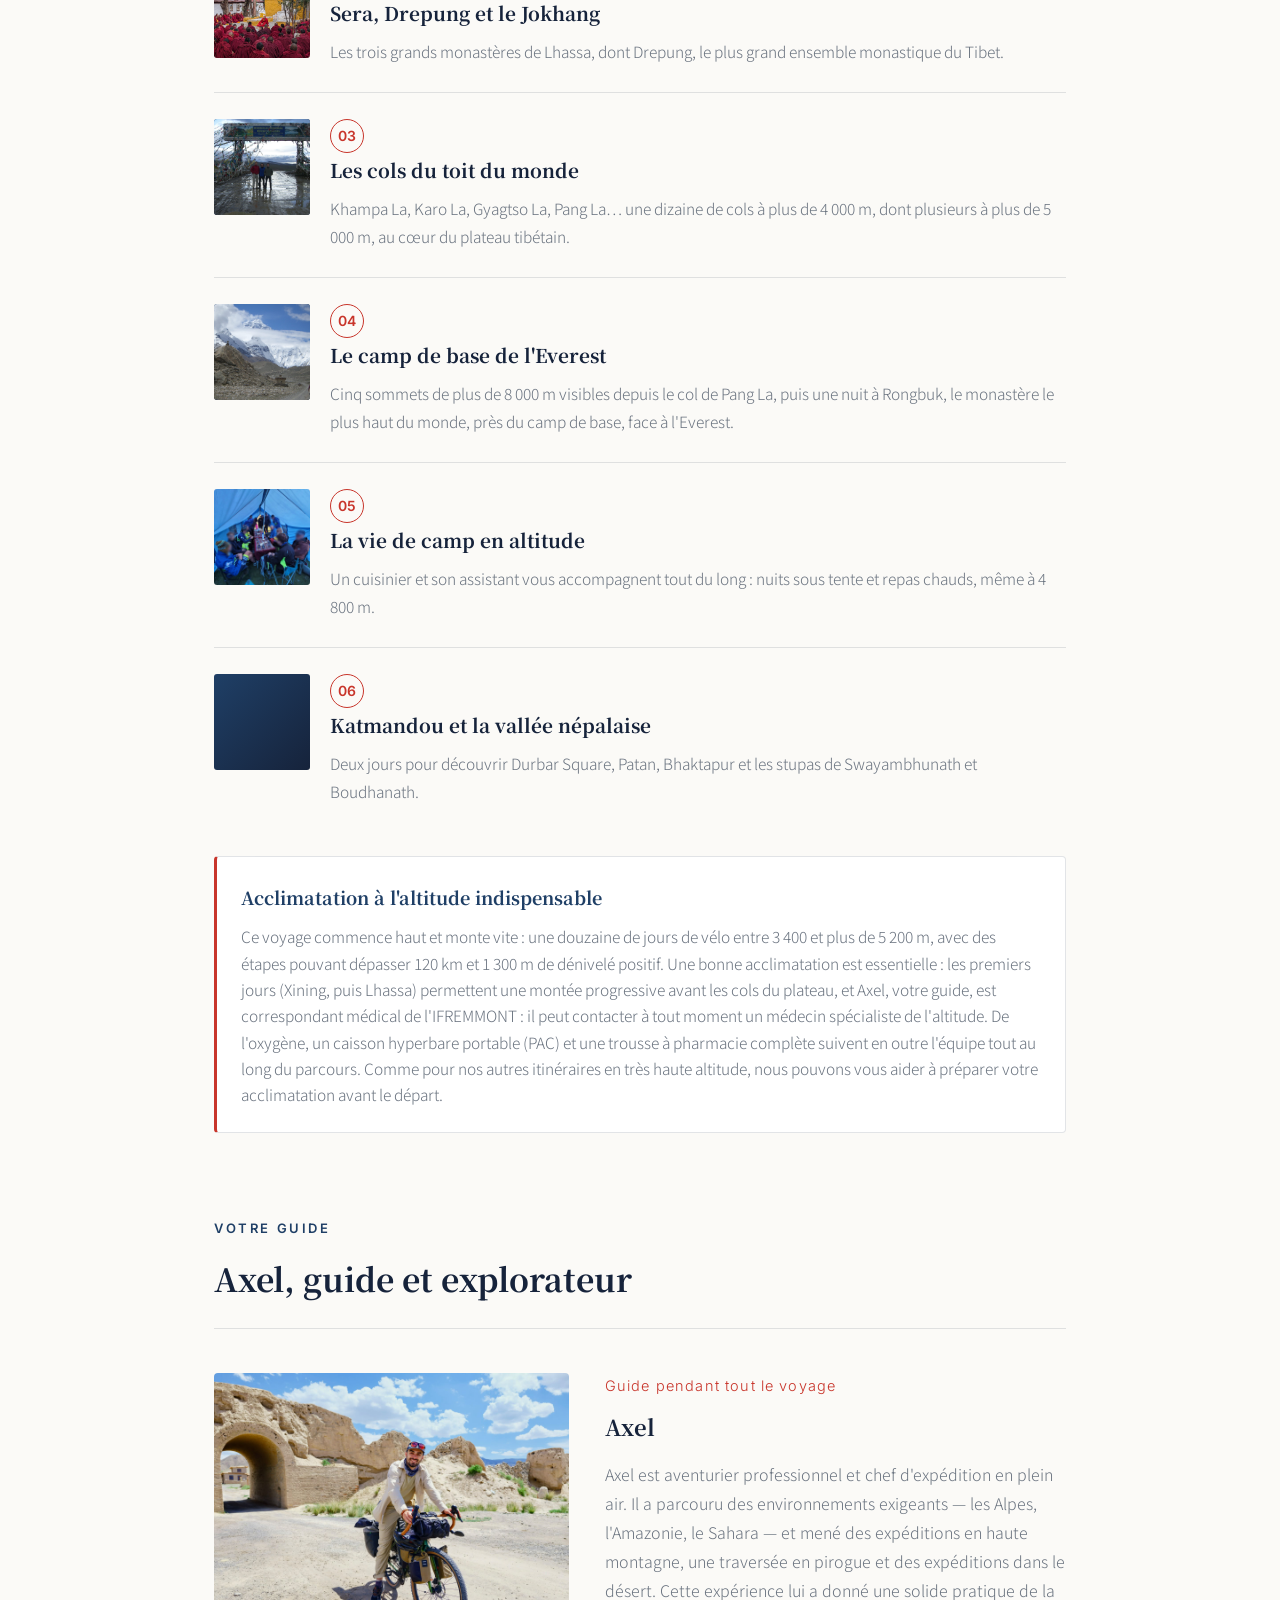
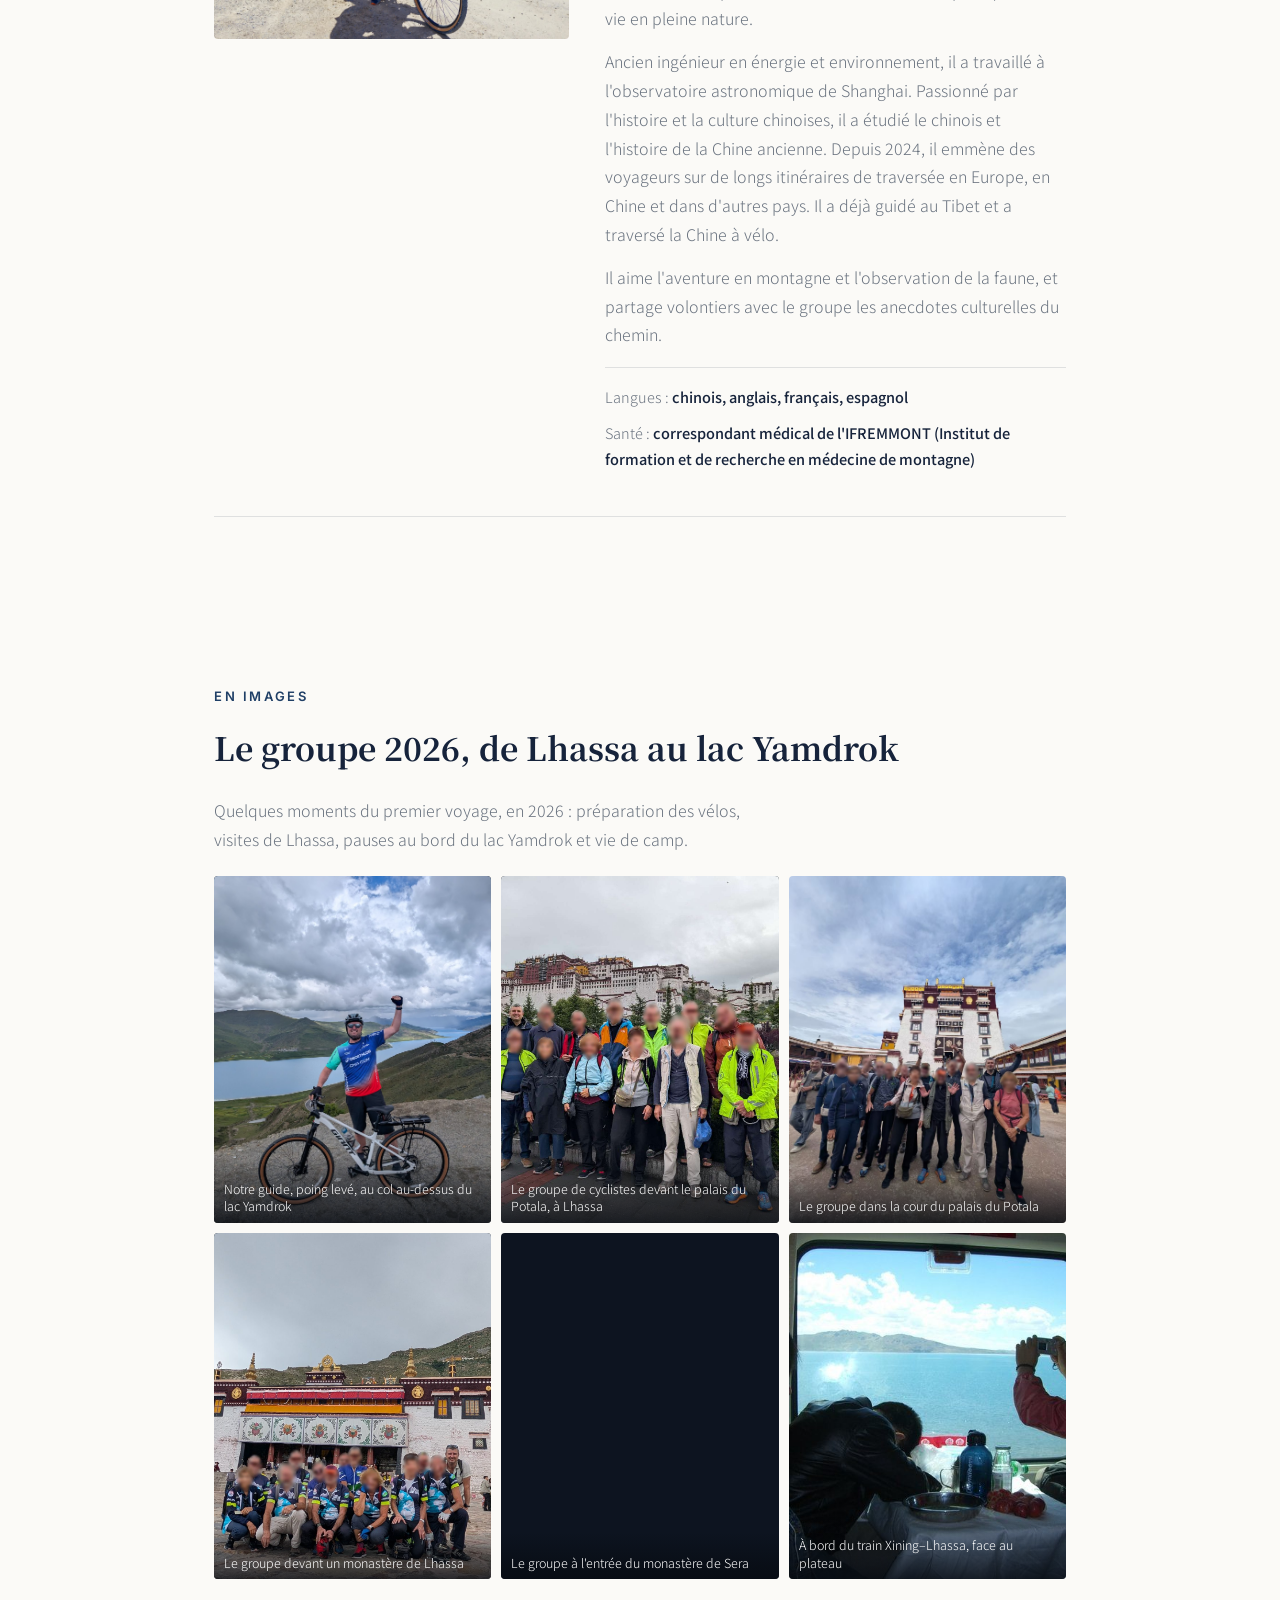
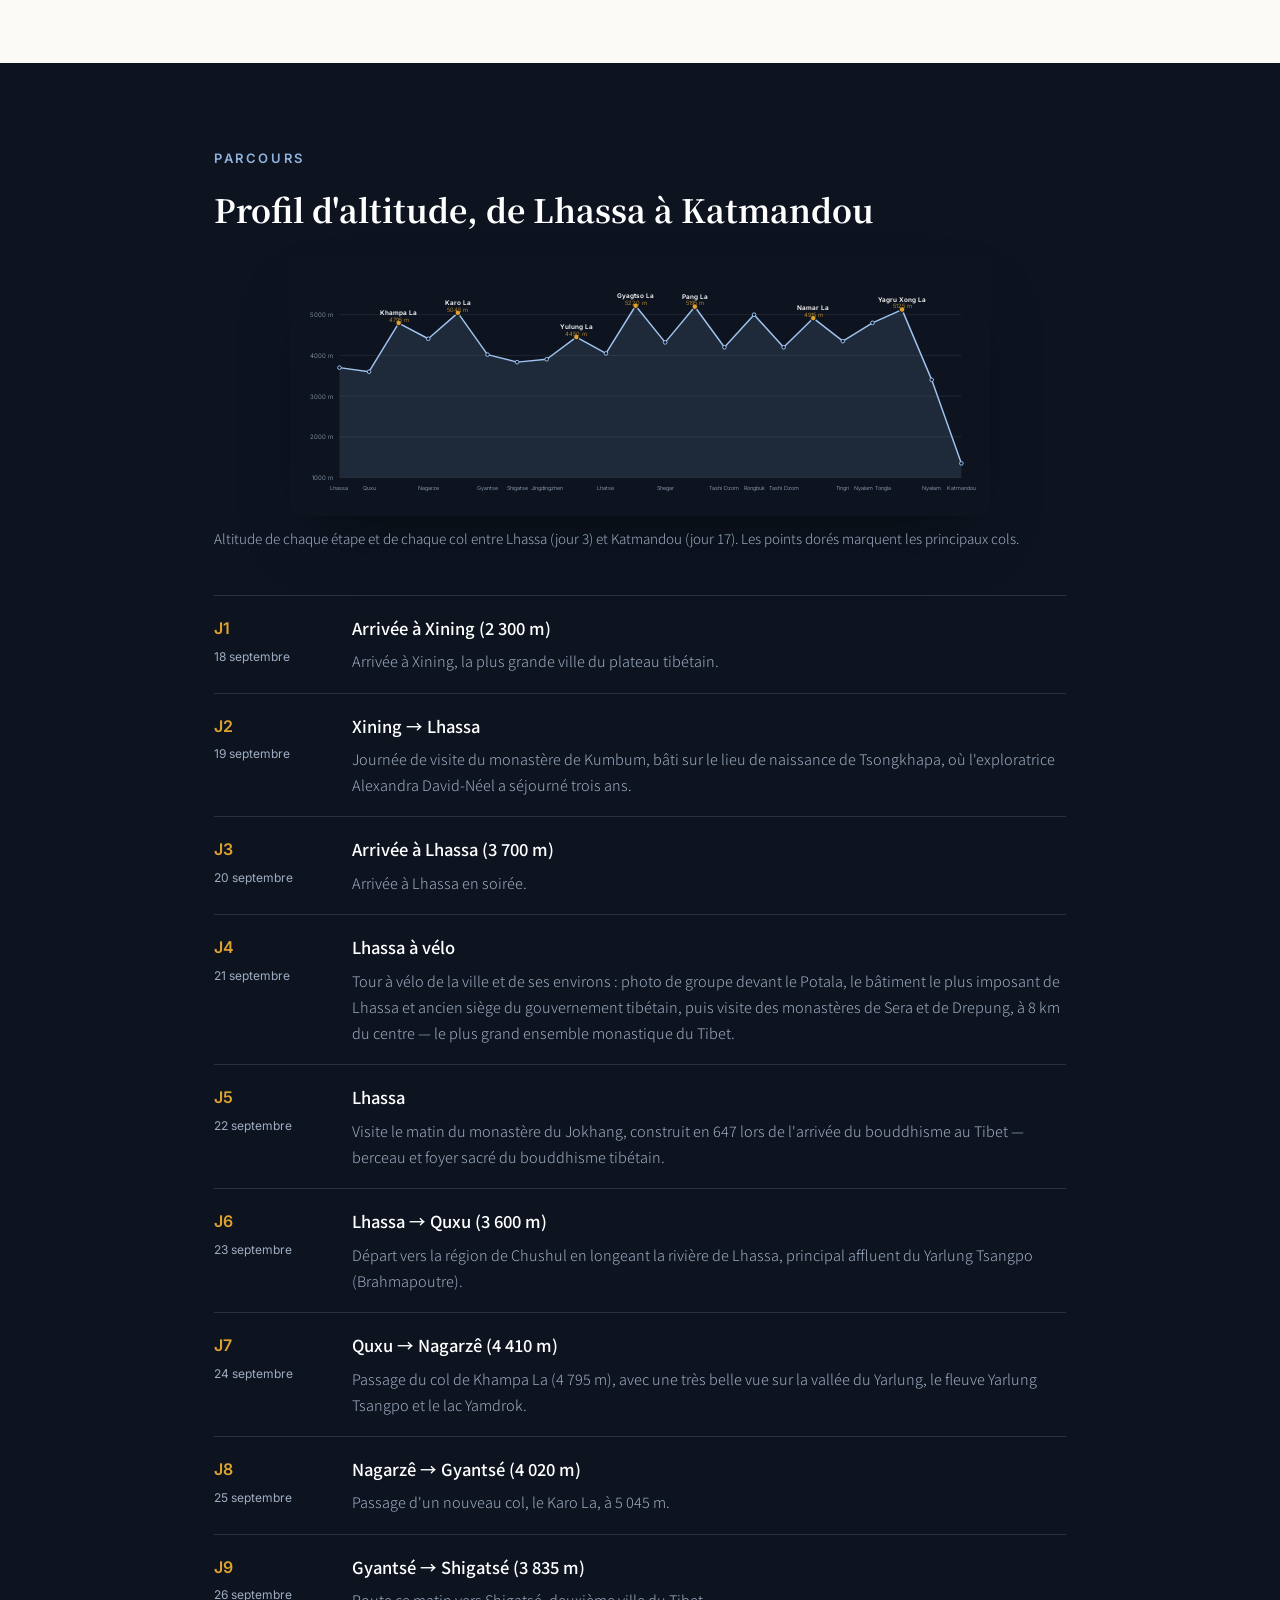
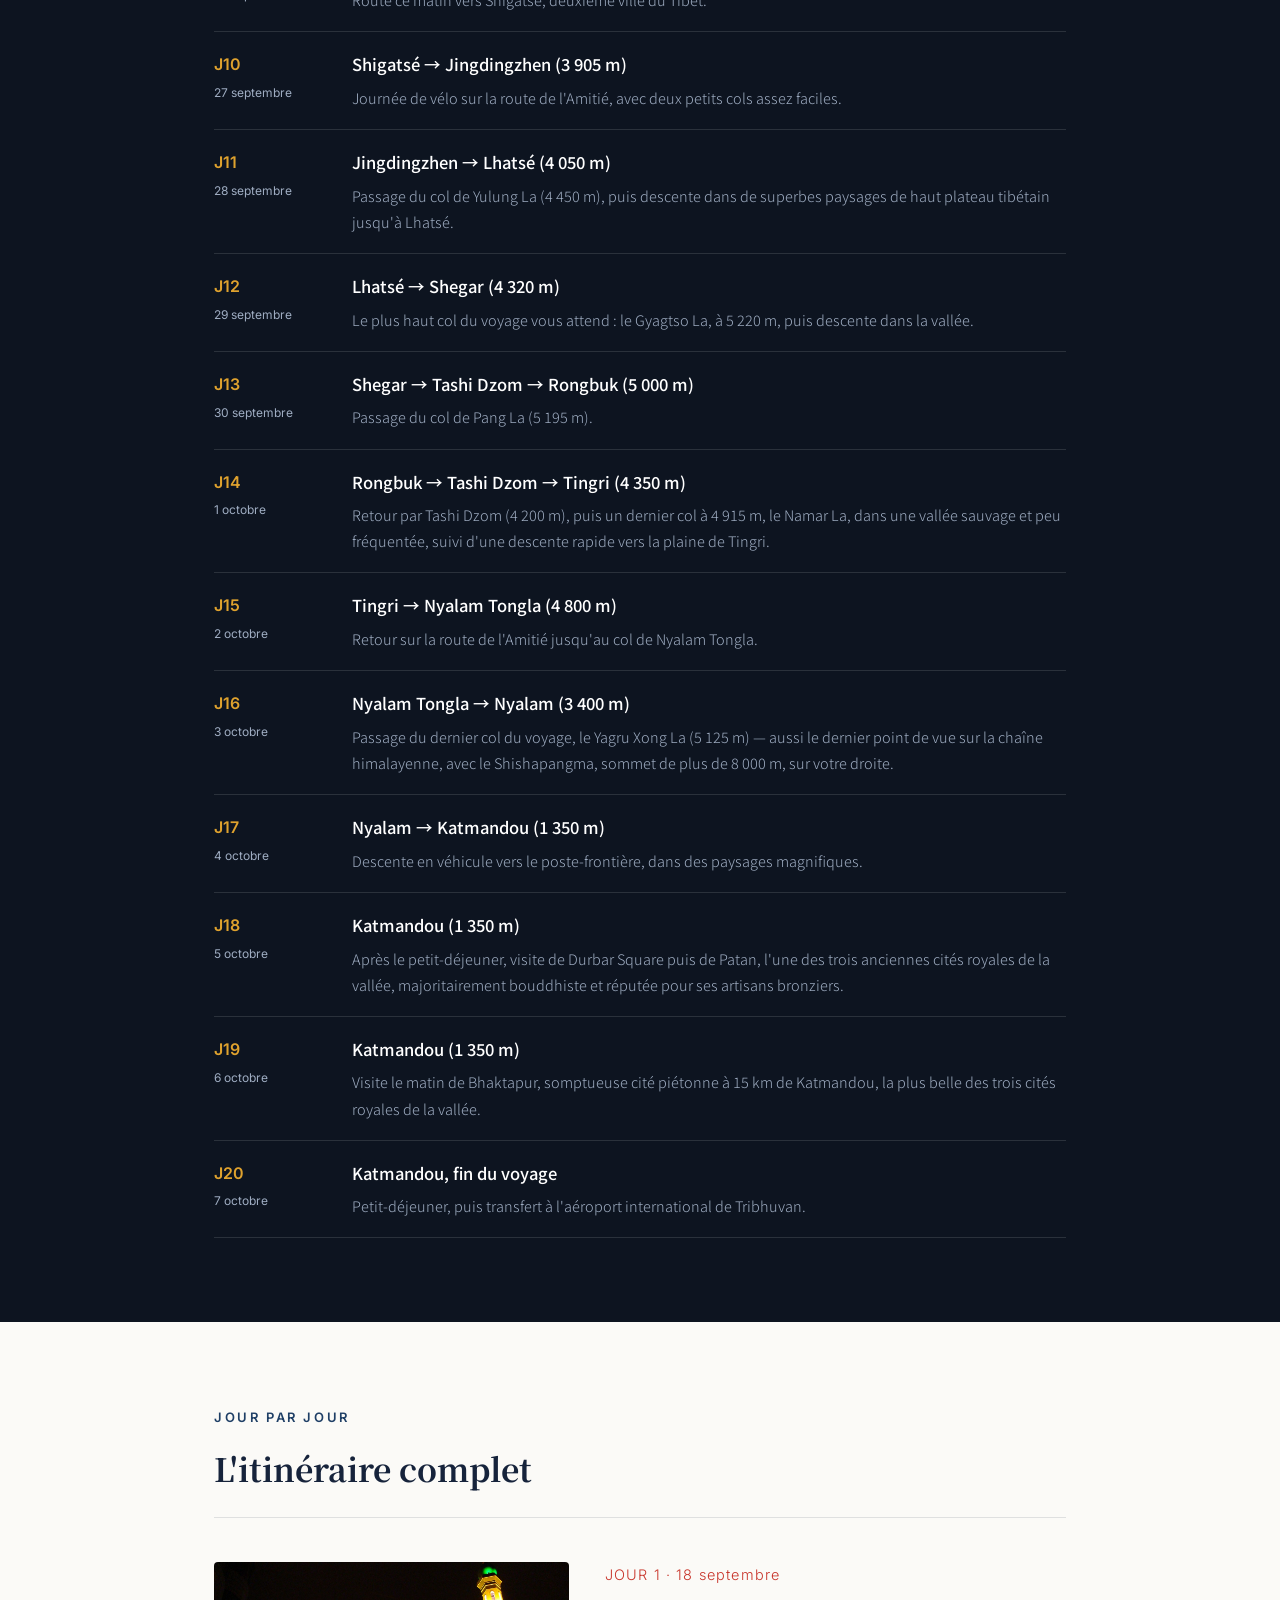
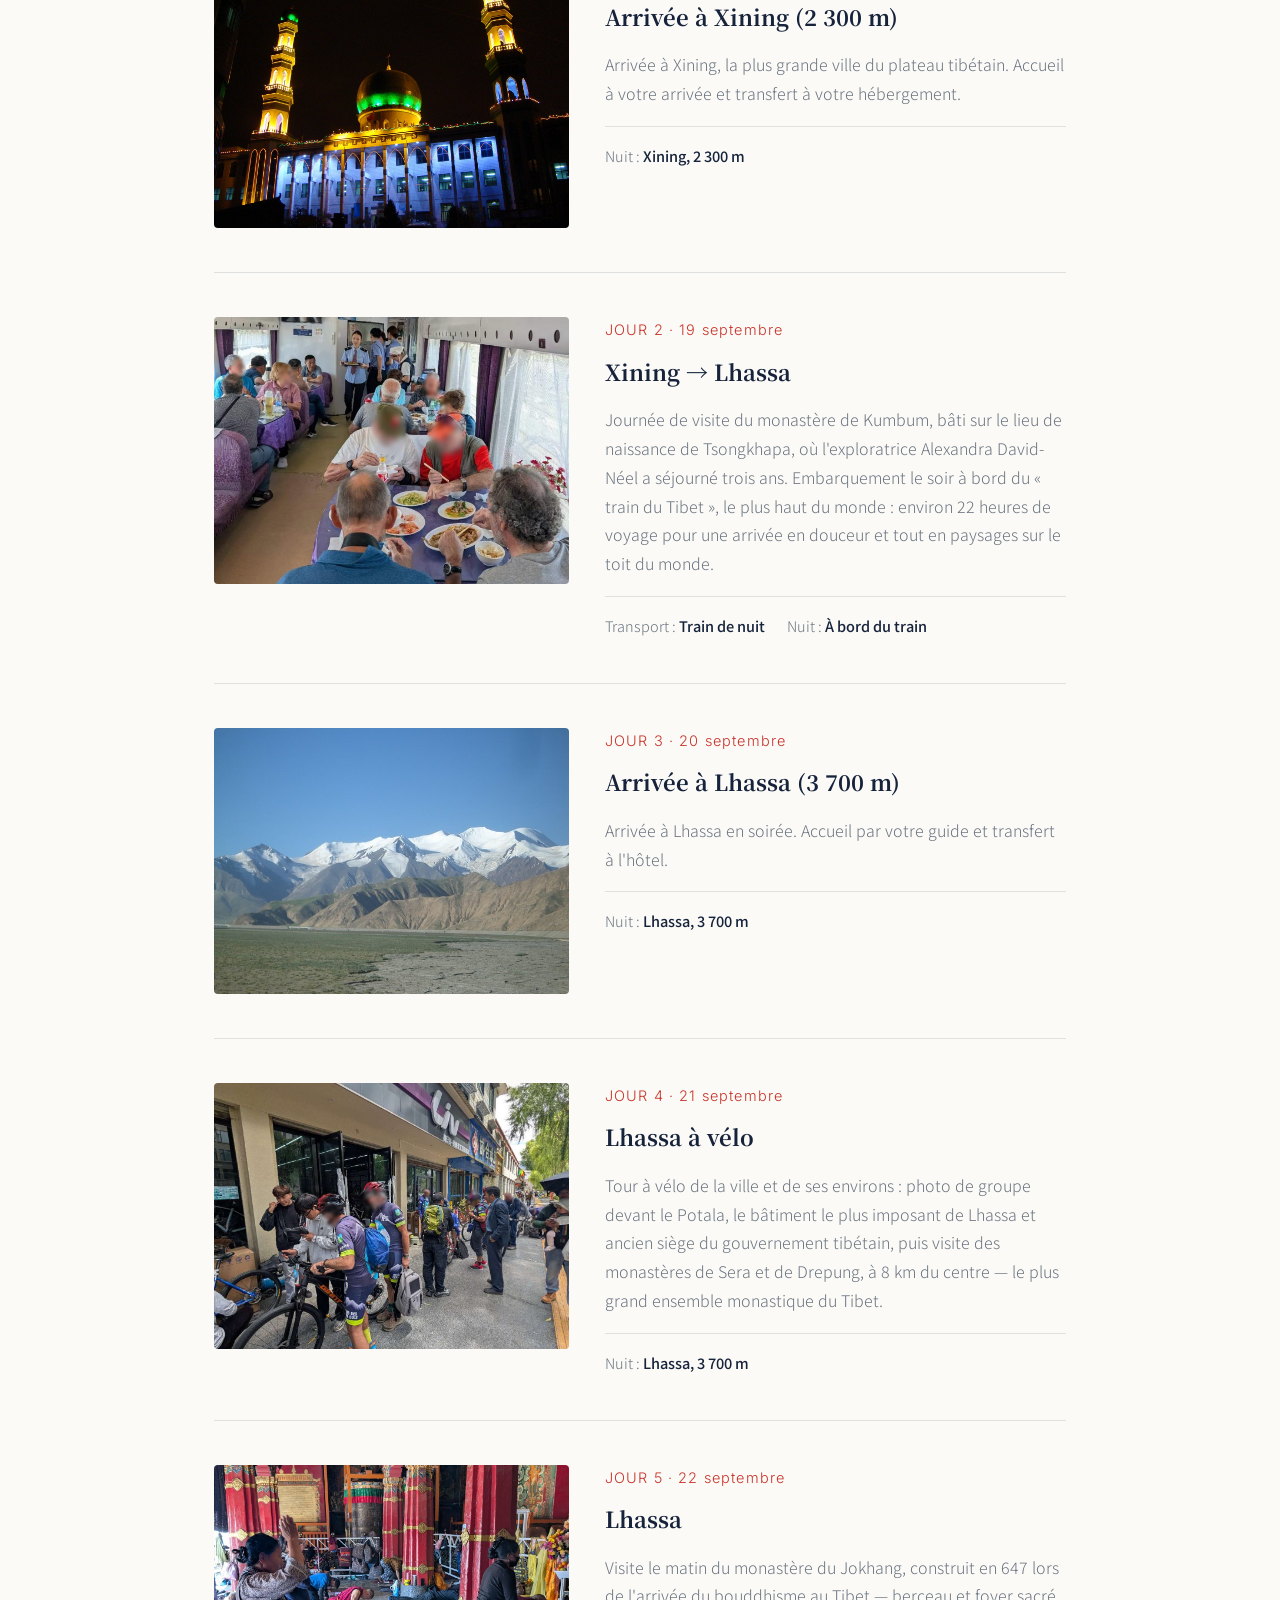
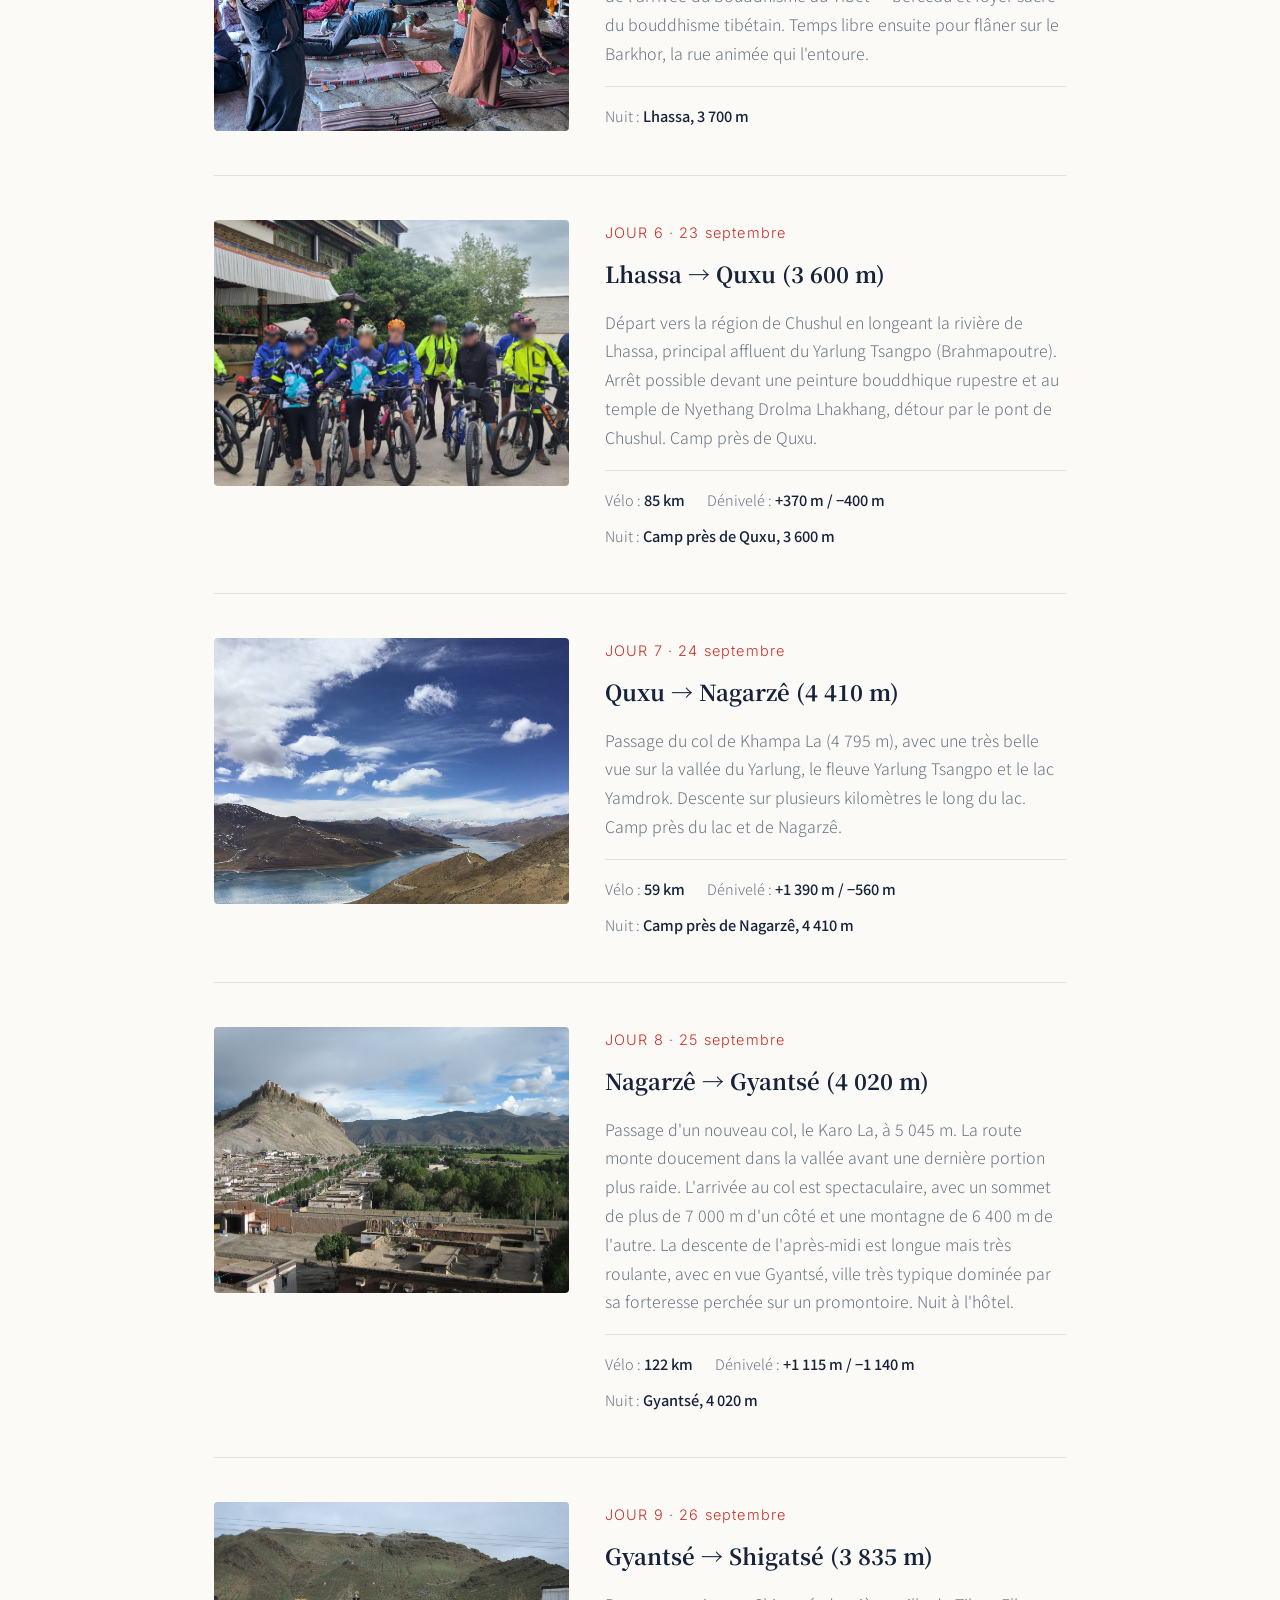
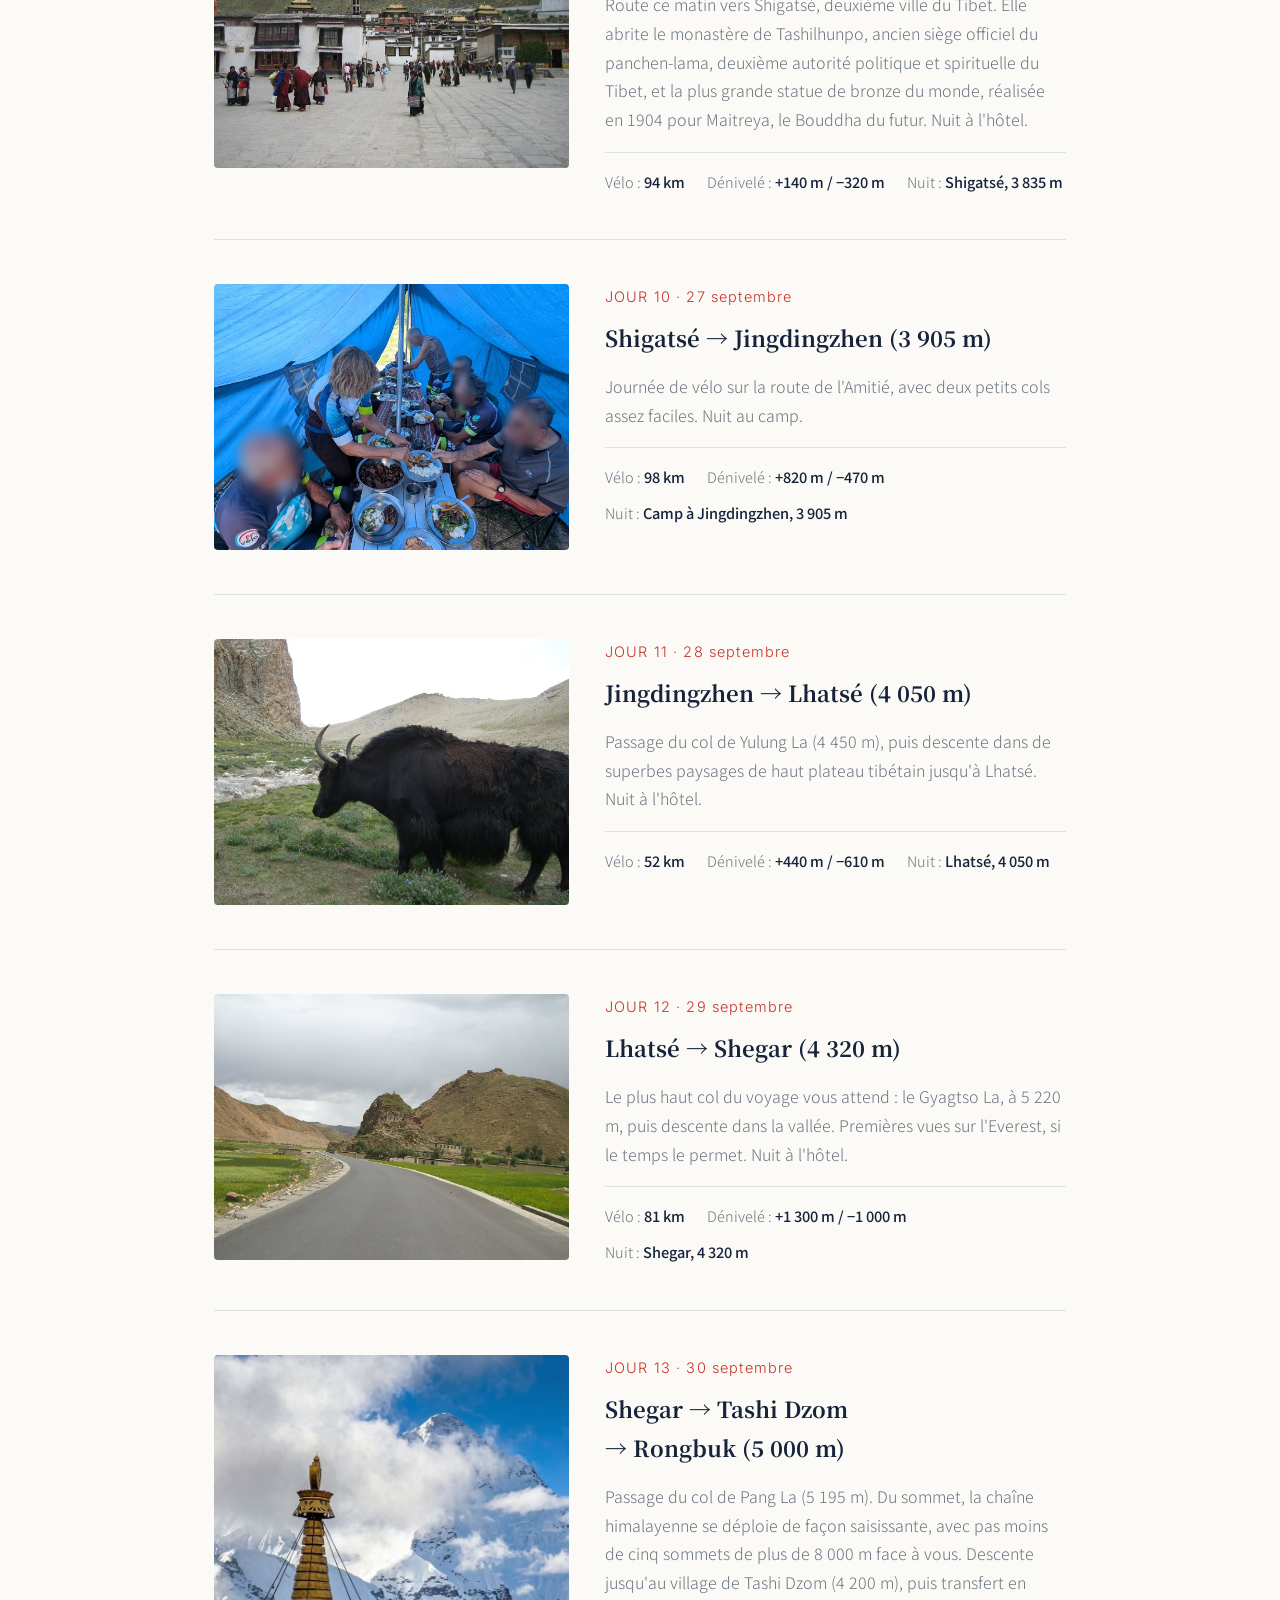
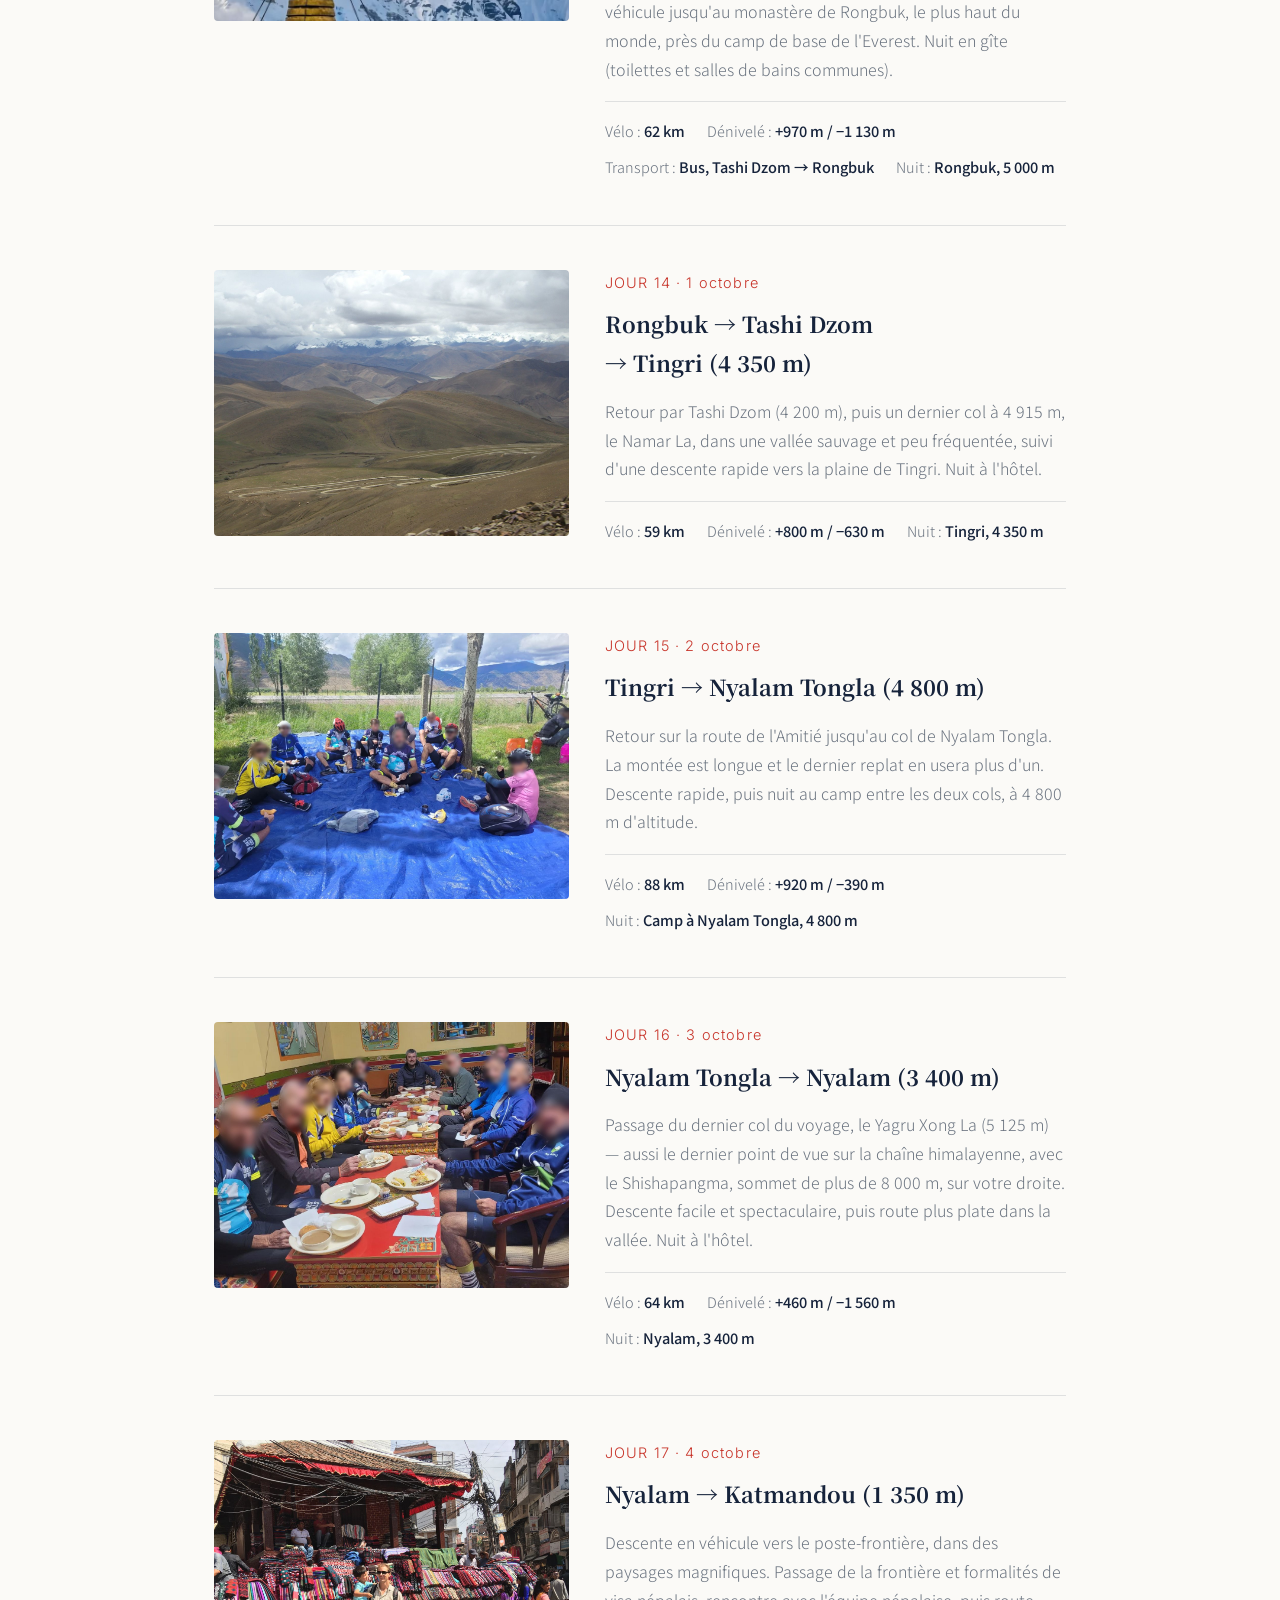
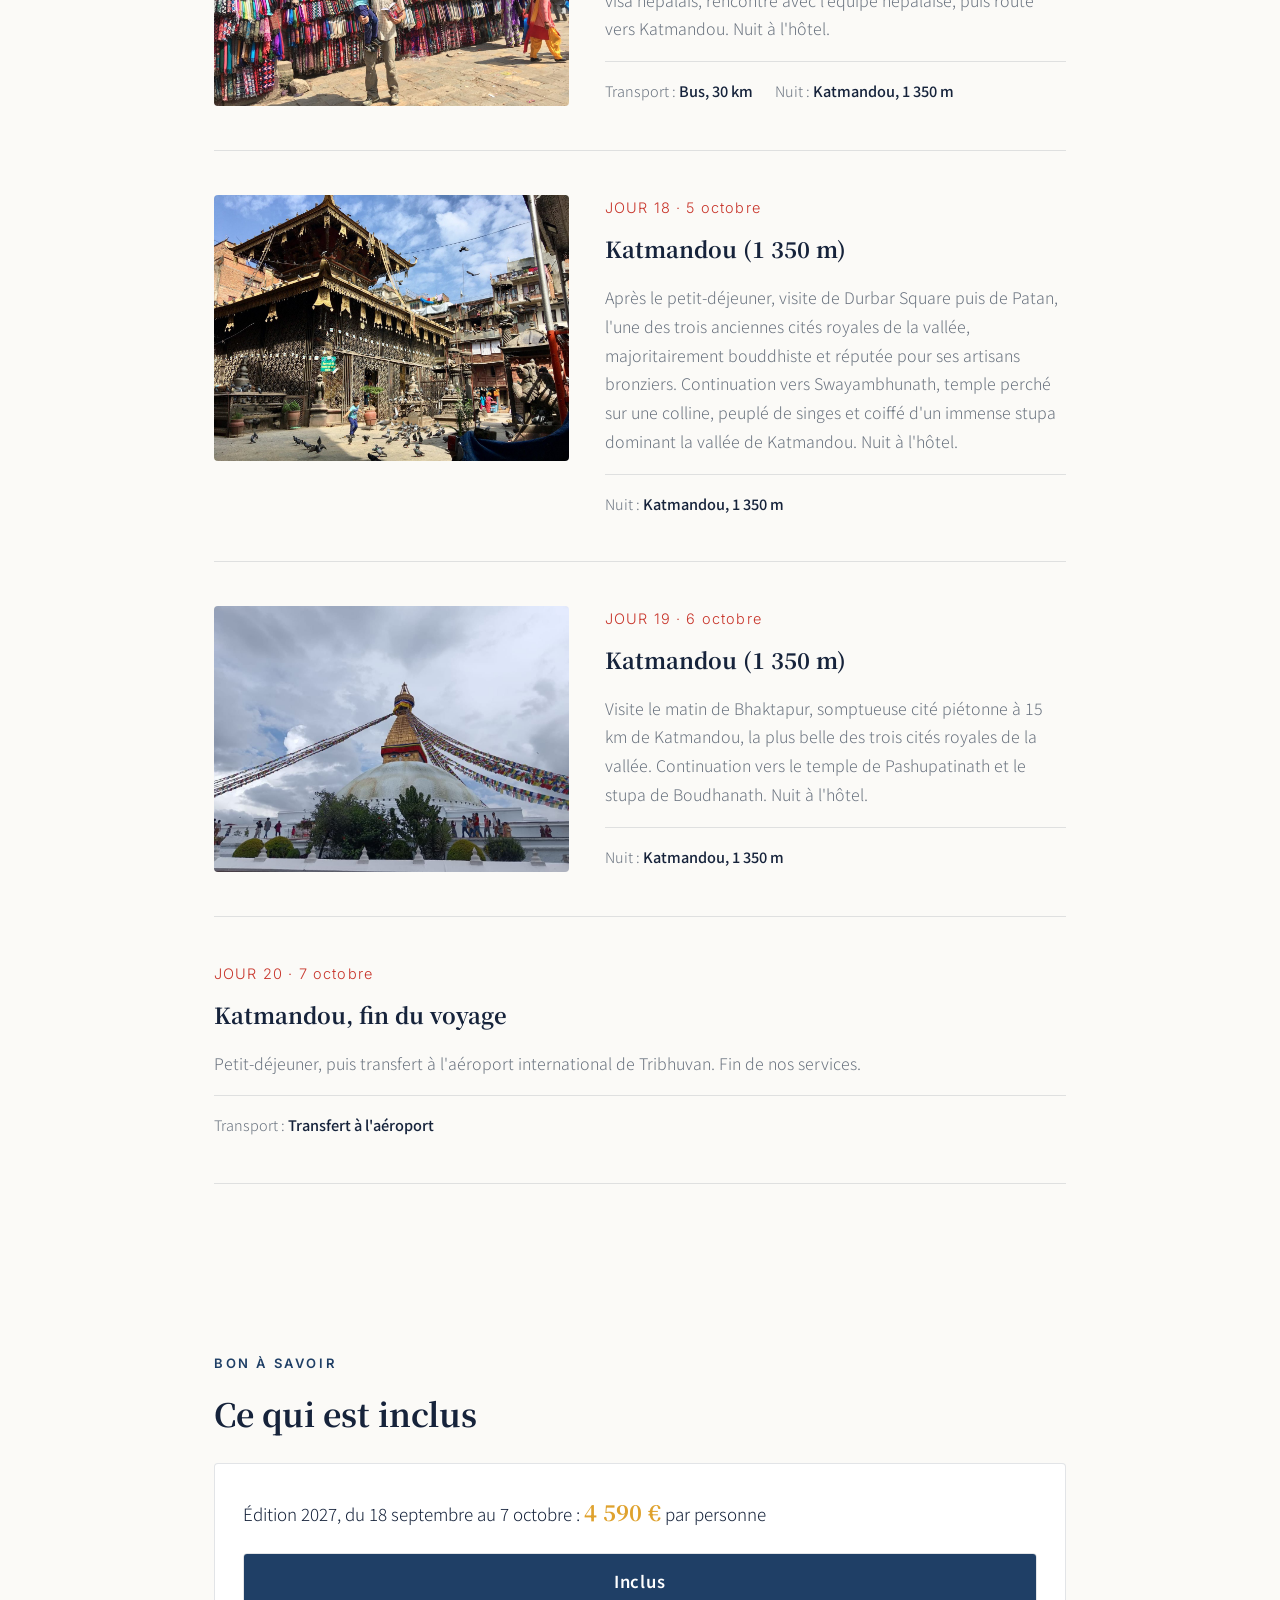
==== commit 0fb95870: "FAQ : VTT et difficulté liée à l'altitude ; agence basée à Rennes et Kunming (FAQ, JSON-LD, llms.txt" ====
--- a/index.html
+++ b/index.html
@@ -66,6 +66,32 @@
         "voyages à vélo au Tibet",
         "voyages en haute altitude",
         "Lhassa–Katmandou à vélo"
+      ],
+      "address": {
+        "@type": "PostalAddress",
+        "addressLocality": "Rennes",
+        "addressCountry": "FR"
+      },
+      "location": [
+        {
+          "@type": "Place",
+          "name": "Rennes",
+          "address": {
+            "@type": "PostalAddress",
+            "addressLocality": "Rennes",
+            "addressCountry": "FR"
+          }
+        },
+        {
+          "@type": "Place",
+          "name": "Kunming",
+          "address": {
+            "@type": "PostalAddress",
+            "addressLocality": "Kunming",
+            "addressRegion": "Yunnan",
+            "addressCountry": "CN"
+          }
+        }
       ]
     },
     {
@@ -408,6 +434,22 @@
     },
     {
       "@type": "Question",
+      "name": "Pourquoi un VTT sur un itinéraire routier ?",
+      "acceptedAnswer": {
+        "@type": "Answer",
+        "text": "Techniquement, ce voyage se fait sur route. Mais compte tenu de l'état des routes sur le toit du monde, nous avons choisi de le faire en VTT, afin de limiter les risques de crevaison."
+      }
+    },
+    {
+      "@type": "Question",
+      "name": "Où se situe la vraie difficulté du voyage ?",
+      "acceptedAnswer": {
+        "@type": "Answer",
+        "text": "La difficulté ne tient ni au dénivelé ni à la distance, mais à l'altitude. La distance moyenne est de 80 km par étape, avec un maximum d'environ 120 km ; le dénivelé positif moyen est de 800 m, avec un maximum de 1 400 m lors d'une étape courte de 60 km. L'acclimatation est incluse dans le séjour (train jusqu'au Tibet, puis plusieurs jours à Lhassa), mais il faudra néanmoins pédaler et dormir à plus de 4 000 m d'altitude sur la majeure partie de l'itinéraire, avec des cols à plus de 5 000 m. Ce voyage n'est pas adapté aux personnes très sensibles au mal d'altitude : nous vous recommandons de consulter votre médecin avant de vous inscrire."
+      }
+    },
+    {
+      "@type": "Question",
       "name": "Les cols sont-ils tous difficiles ?",
       "acceptedAnswer": {
         "@type": "Answer",
@@ -568,10 +610,10 @@
     },
     {
       "@type": "Question",
-      "name": "L'agence est-elle immatriculée ?",
-      "acceptedAnswer": {
-        "@type": "Answer",
-        "text": "Oui : Atout France IM035240001, sous le nom Horizon Chine."
+      "name": "Où est basée l'agence, et est-elle immatriculée ?",
+      "acceptedAnswer": {
+        "@type": "Answer",
+        "text": "Notre agence est basée à Rennes (France) et à Kunming (Yunnan, Chine). Elle est immatriculée auprès d'Atout France (IM035240001), sous le nom Horizon Chine."
       }
     }
   ]
@@ -1103,6 +1145,8 @@
       <details class="faq-item"><summary>Pourquoi cette période de l&#x27;année ?</summary><p>Le départ du 18 septembre se situe après la mousson et avant l&#x27;arrivée des grands froids : c&#x27;est la saison idéale pour ce voyage. Les dates ont aussi été choisies pour passer le camp de base de l&#x27;Everest (Rongbuk, le 30 septembre) avant les vacances nationales chinoises, du 1er au 7 octobre, et éviter ainsi la foule.</p></details>
       <h3 class="faq-cat">Niveau et préparation</h3>
       <details class="faq-item"><summary>Quel niveau faut-il avoir ?</summary><p>L&#x27;itinéraire est exigeant : il s&#x27;adresse à des cyclistes entraînés et à l&#x27;aise en montagne. Le voyage commence haut et monte vite, avec une douzaine de jours de vélo entre 3 400 et plus de 5 200 m d&#x27;altitude. Un véhicule d&#x27;assistance est à disposition : il peut à tout moment embarquer l&#x27;ensemble des cyclistes en cas de besoin, ou simplement emmener ceux qui sont trop fatigués pour continuer la journée.</p></details>
+      <details class="faq-item"><summary>Pourquoi un VTT sur un itinéraire routier ?</summary><p>Techniquement, ce voyage se fait sur route. Mais compte tenu de l&#x27;état des routes sur le toit du monde, nous avons choisi de le faire en VTT, afin de limiter les risques de crevaison.</p></details>
+      <details class="faq-item"><summary>Où se situe la vraie difficulté du voyage ?</summary><p>La difficulté ne tient ni au dénivelé ni à la distance, mais à l&#x27;altitude. La distance moyenne est de 80 km par étape, avec un maximum d&#x27;environ 120 km ; le dénivelé positif moyen est de 800 m, avec un maximum de 1 400 m lors d&#x27;une étape courte de 60 km. L&#x27;acclimatation est incluse dans le séjour (train jusqu&#x27;au Tibet, puis plusieurs jours à Lhassa), mais il faudra néanmoins pédaler et dormir à plus de 4 000 m d&#x27;altitude sur la majeure partie de l&#x27;itinéraire, avec des cols à plus de 5 000 m. Ce voyage n&#x27;est pas adapté aux personnes très sensibles au mal d&#x27;altitude : nous vous recommandons de consulter votre médecin avant de vous inscrire.</p></details>
       <details class="faq-item"><summary>Les cols sont-ils tous difficiles ?</summary><p>Non, l&#x27;effort varie selon les jours. Certaines étapes comportent des cols assez faciles (par exemple deux petits cols le jour 10), d&#x27;autres sont plus longues et plus raides (Karo La, Gyagtso La, montée du Nyalam Tongla). Le dernier col, le Yagru Xong La (5 125 m), offre une descente facile et spectaculaire.</p></details>
       <details class="faq-item"><summary>Quel vélo est fourni ?</summary><p>Un VTT par personne (Giant ou équivalent), avec pièces de rechange, est inclus. Le matériel de camping est également fourni, sauf votre sac de couchage.</p></details>
       <details class="faq-item"><summary>Pouvez-vous m&#x27;aider à préparer l&#x27;acclimatation ?</summary><p>Oui. Comme pour nos autres itinéraires en très haute altitude, nous pouvons vous aider à préparer votre acclimatation avant le départ. N&#x27;hésitez pas à nous contacter pour en parler.</p></details>
@@ -1128,7 +1172,7 @@
       <h3 class="faq-cat">Groupe et contact</h3>
       <details class="faq-item"><summary>Avec qui voyage-t-on ?</summary><p>Le groupe réunit des cyclistes de plusieurs clubs francophones (France, Belgique, Suisse, Québec), qui s&#x27;inscrivent chacun à titre individuel. En 2026, nous avons emmené un premier groupe de 12 cyclistes de Lhassa à Katmandou.</p></details>
       <details class="faq-item"><summary>Comment vous contacter ?</summary><p>Par téléphone auprès de Mathieu Le Serre au +33 6 27 29 79 77, ou par e-mail à contact@lhassa-katmandou.com. Que vous soyez cycliste intéressé ou responsable de club, nous sommes à votre disposition pour en parler.</p></details>
-      <details class="faq-item"><summary>L&#x27;agence est-elle immatriculée ?</summary><p>Oui : Atout France IM035240001, sous le nom Horizon Chine.</p></details>
+      <details class="faq-item"><summary>Où est basée l&#x27;agence, et est-elle immatriculée ?</summary><p>Notre agence est basée à Rennes (France) et à Kunming (Yunnan, Chine). Elle est immatriculée auprès d&#x27;Atout France (IM035240001), sous le nom Horizon Chine.</p></details>
     </div>
   </section>
 
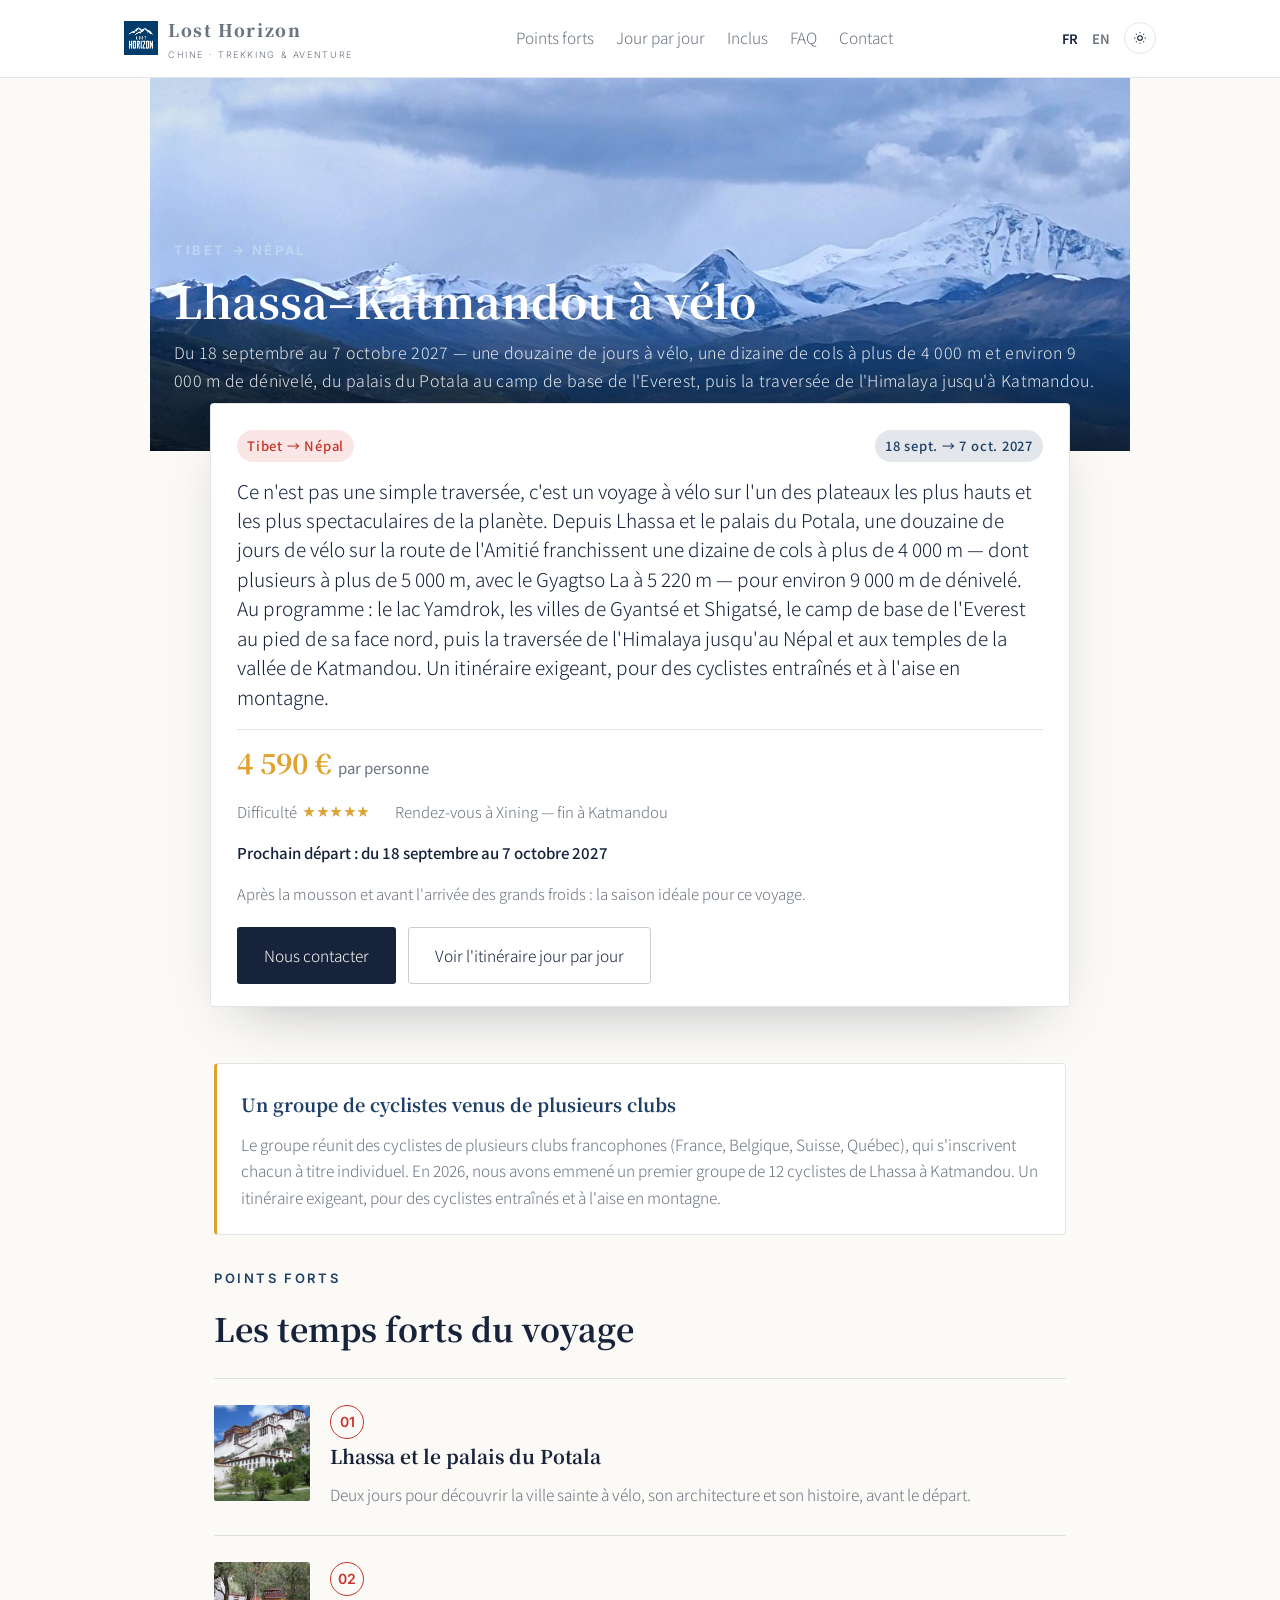
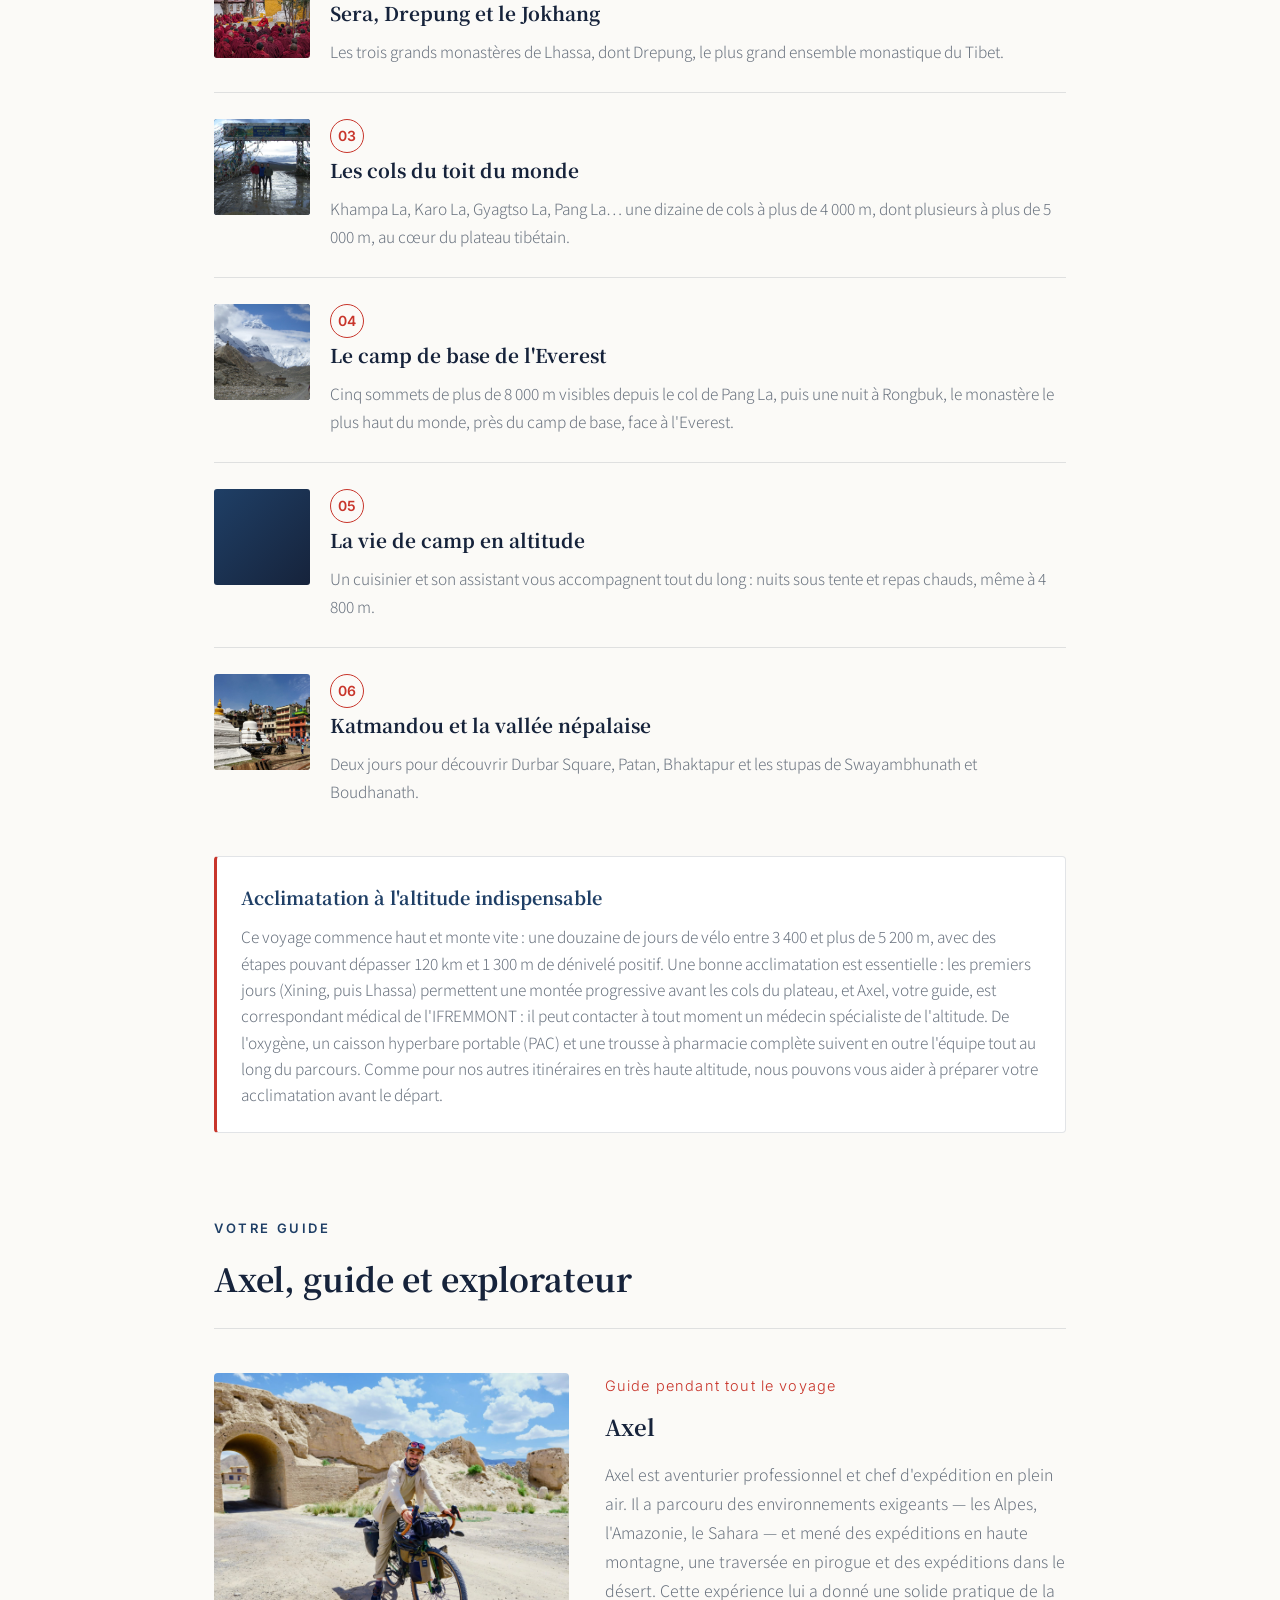
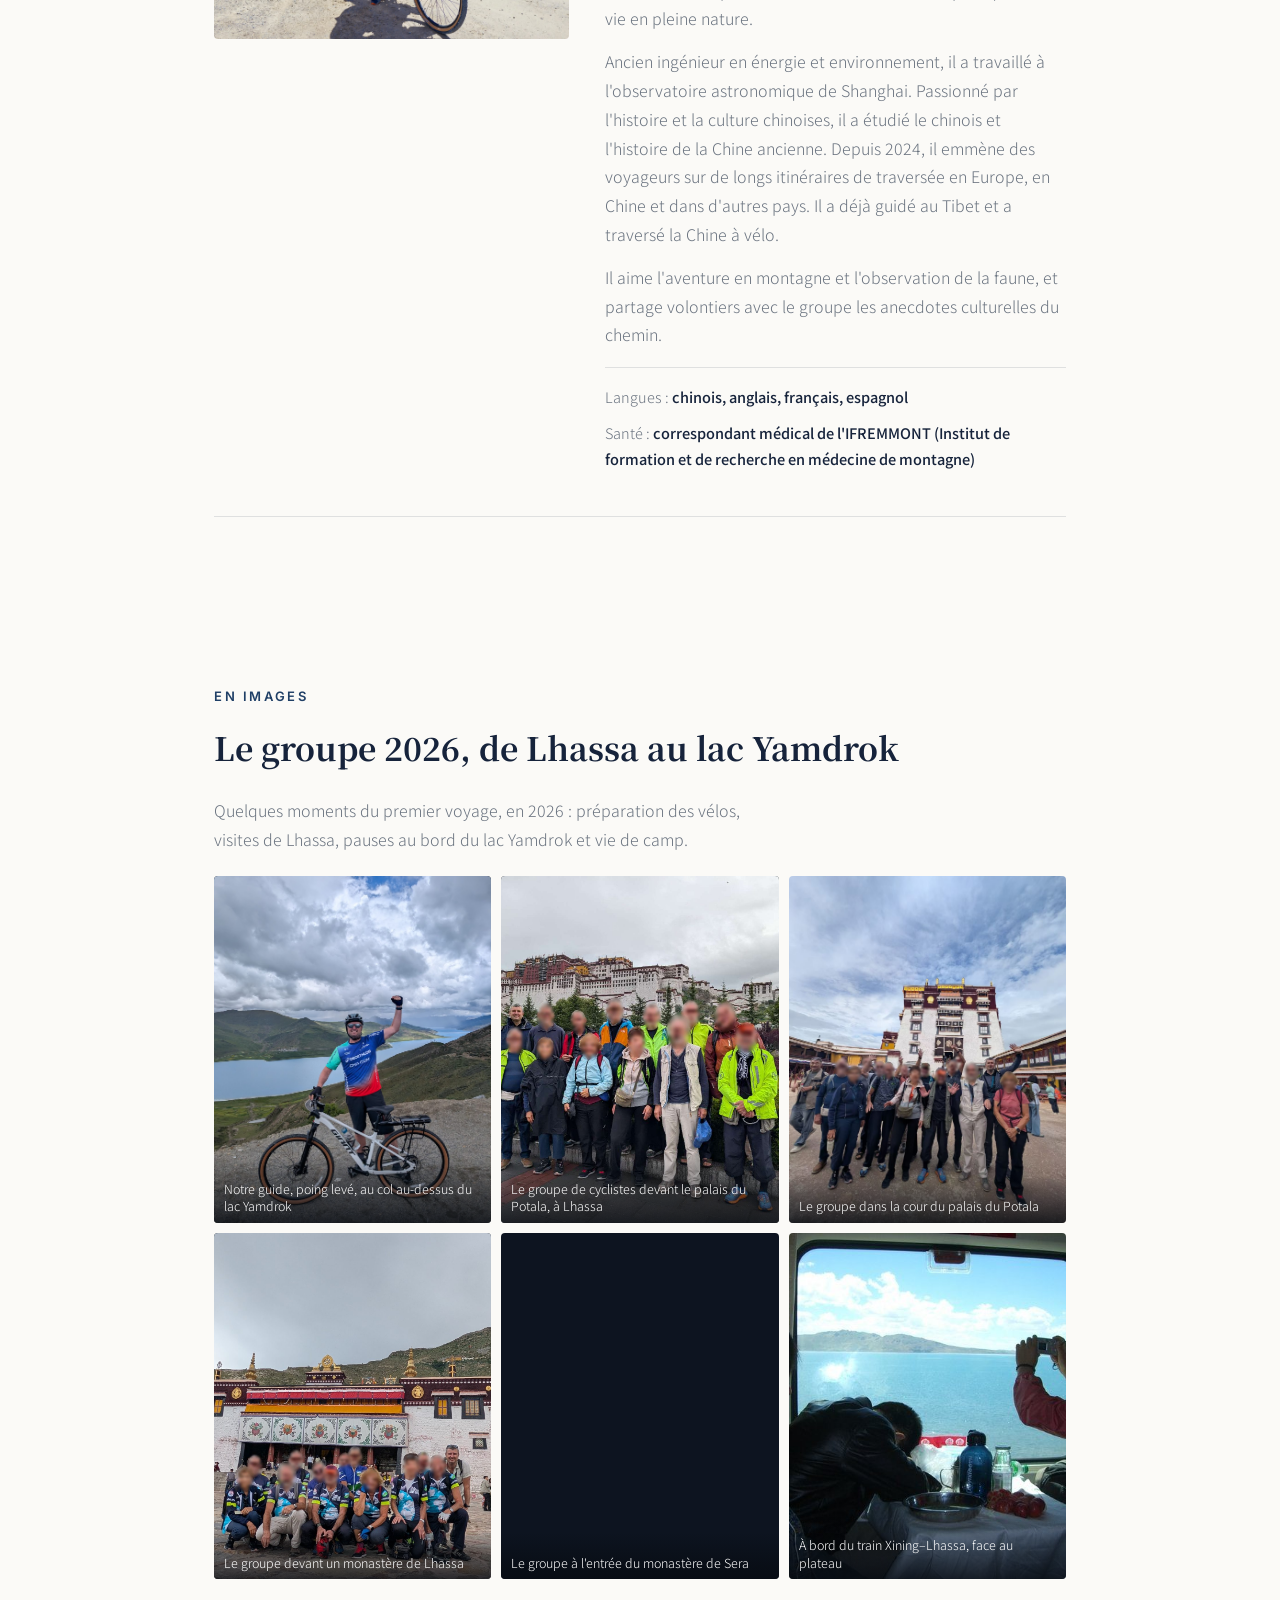
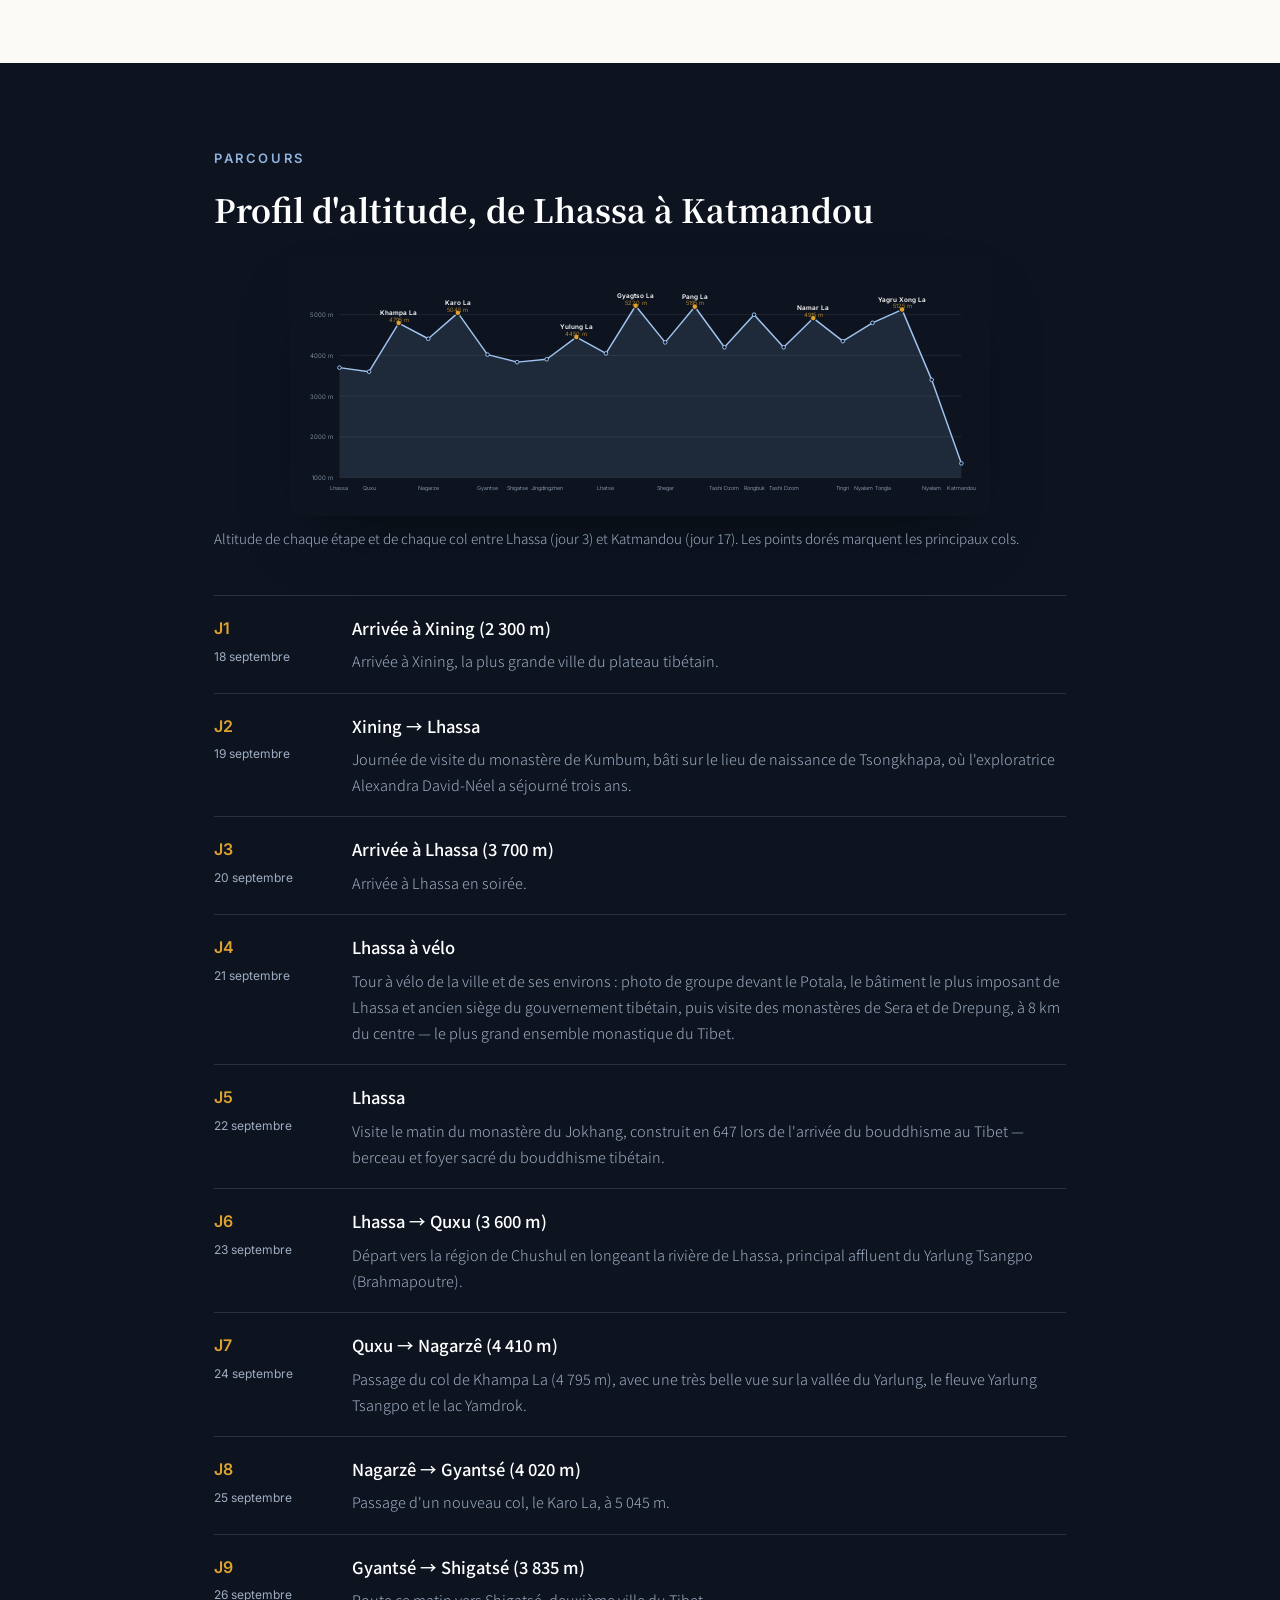
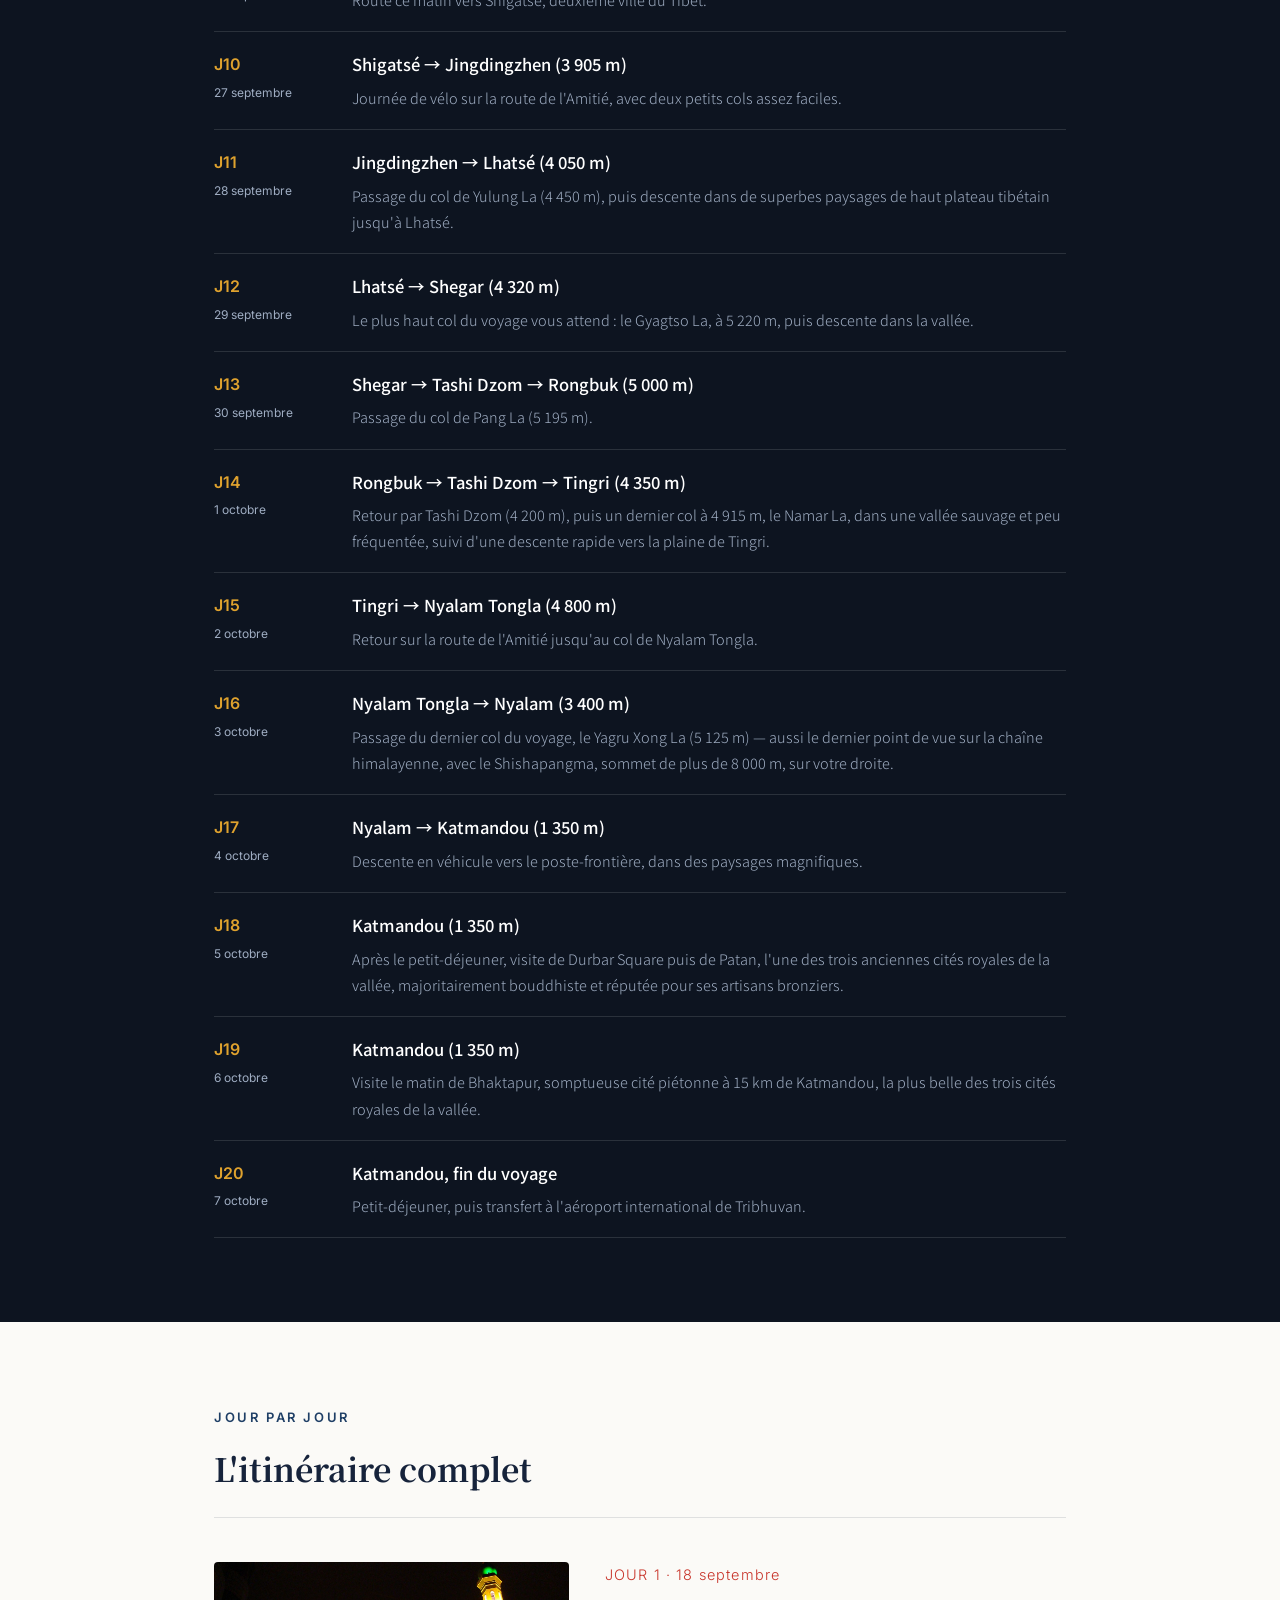
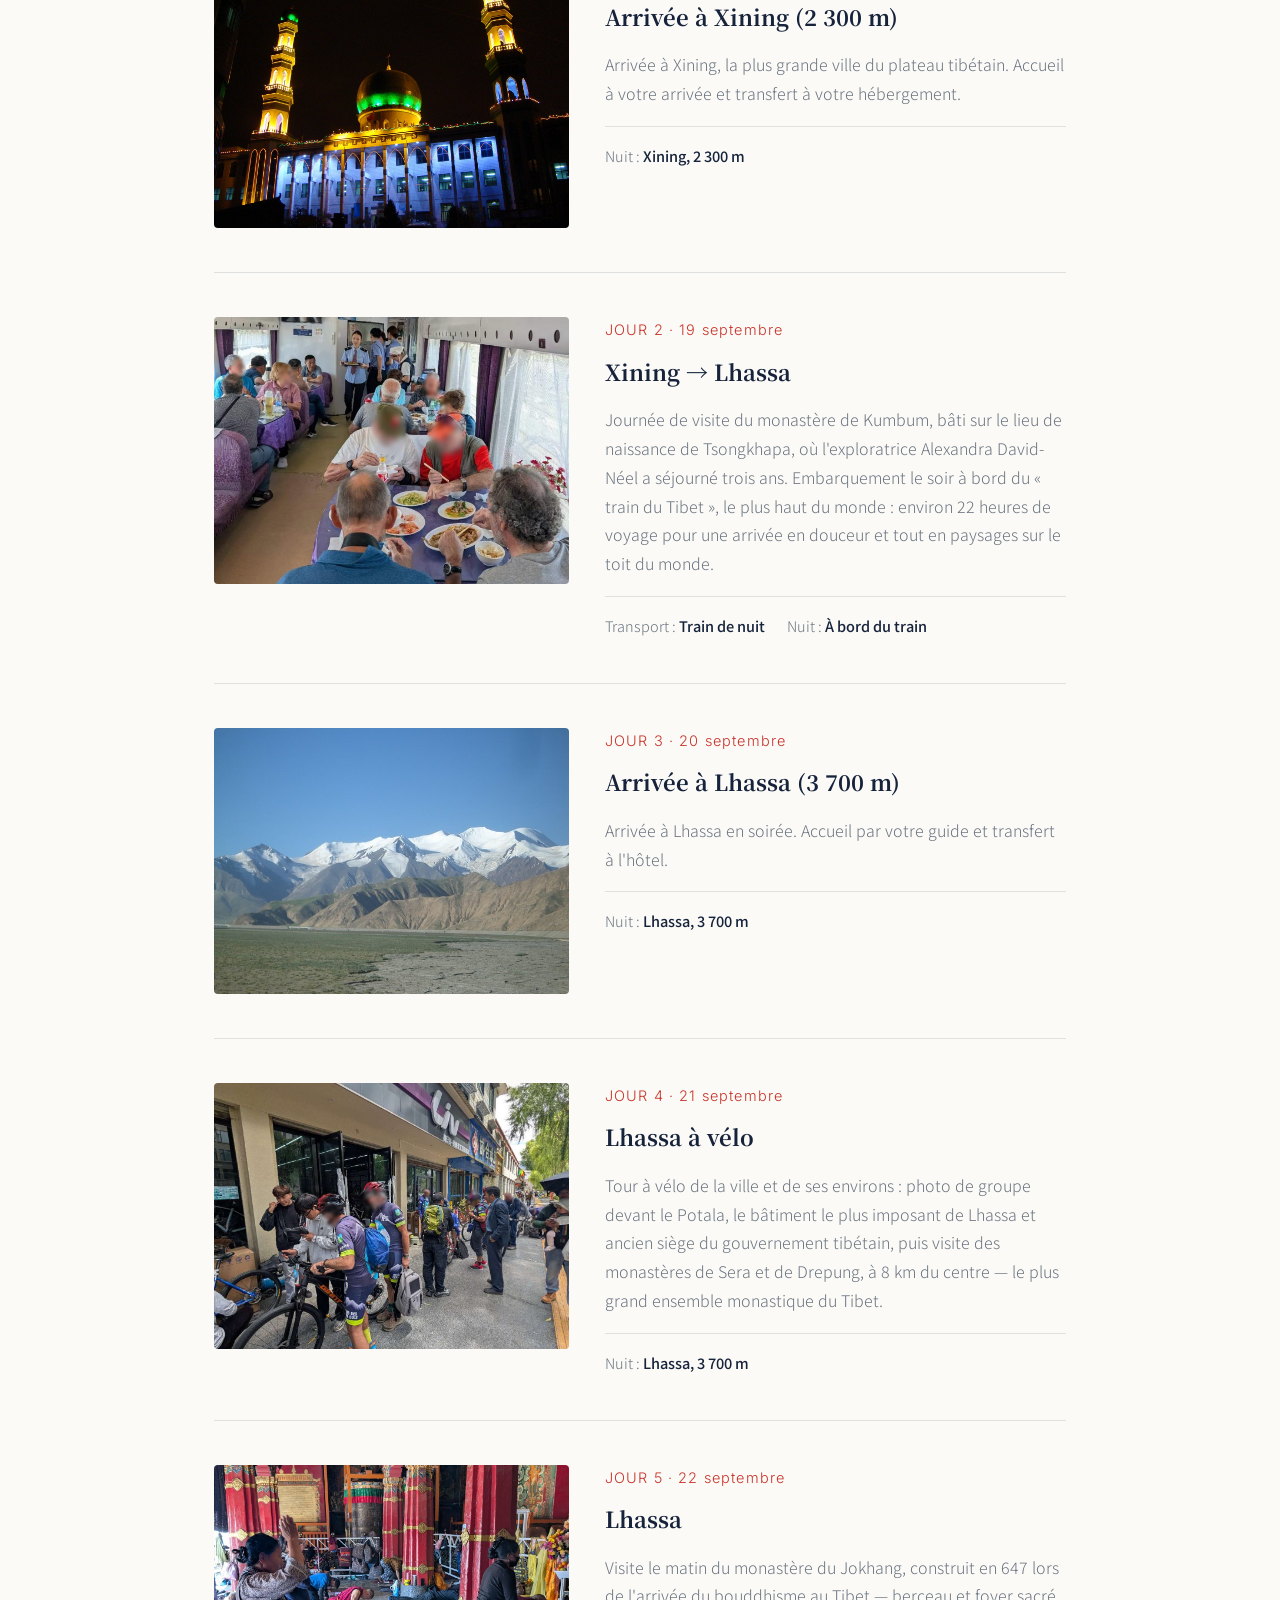
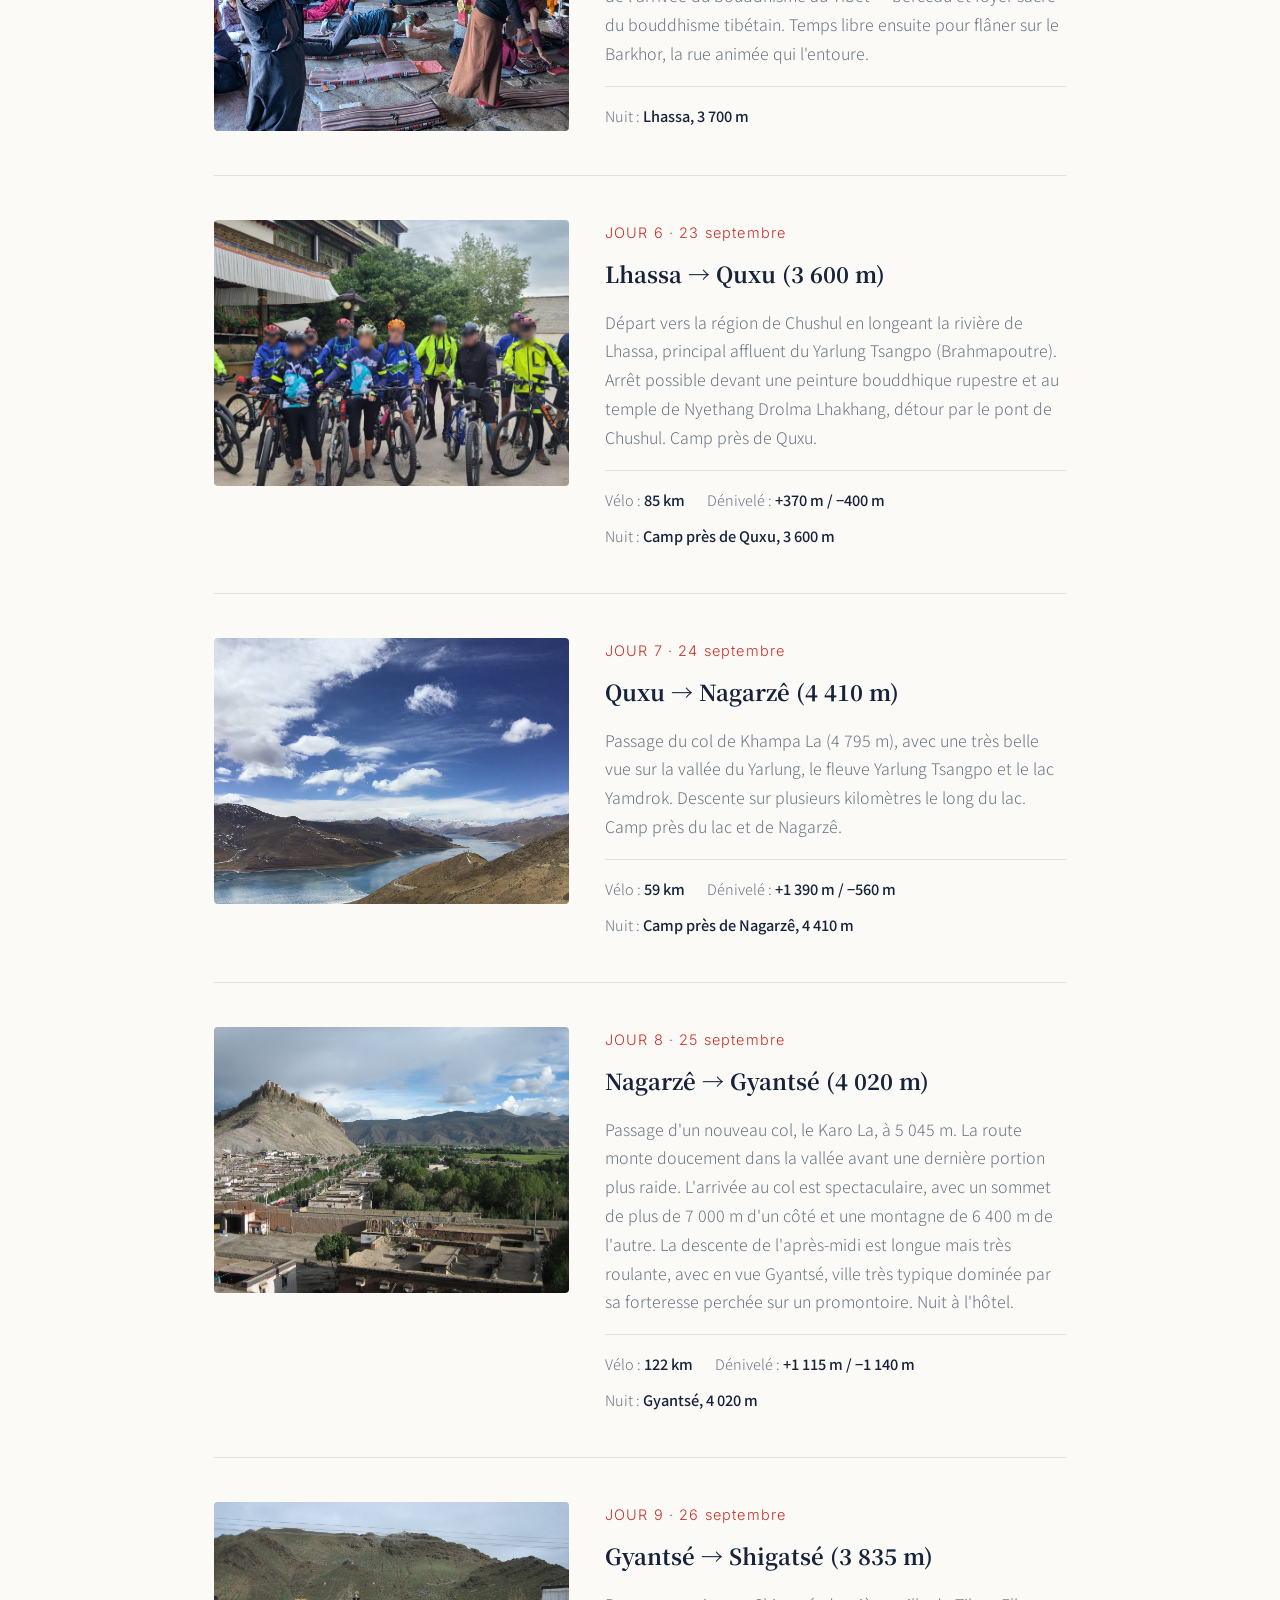
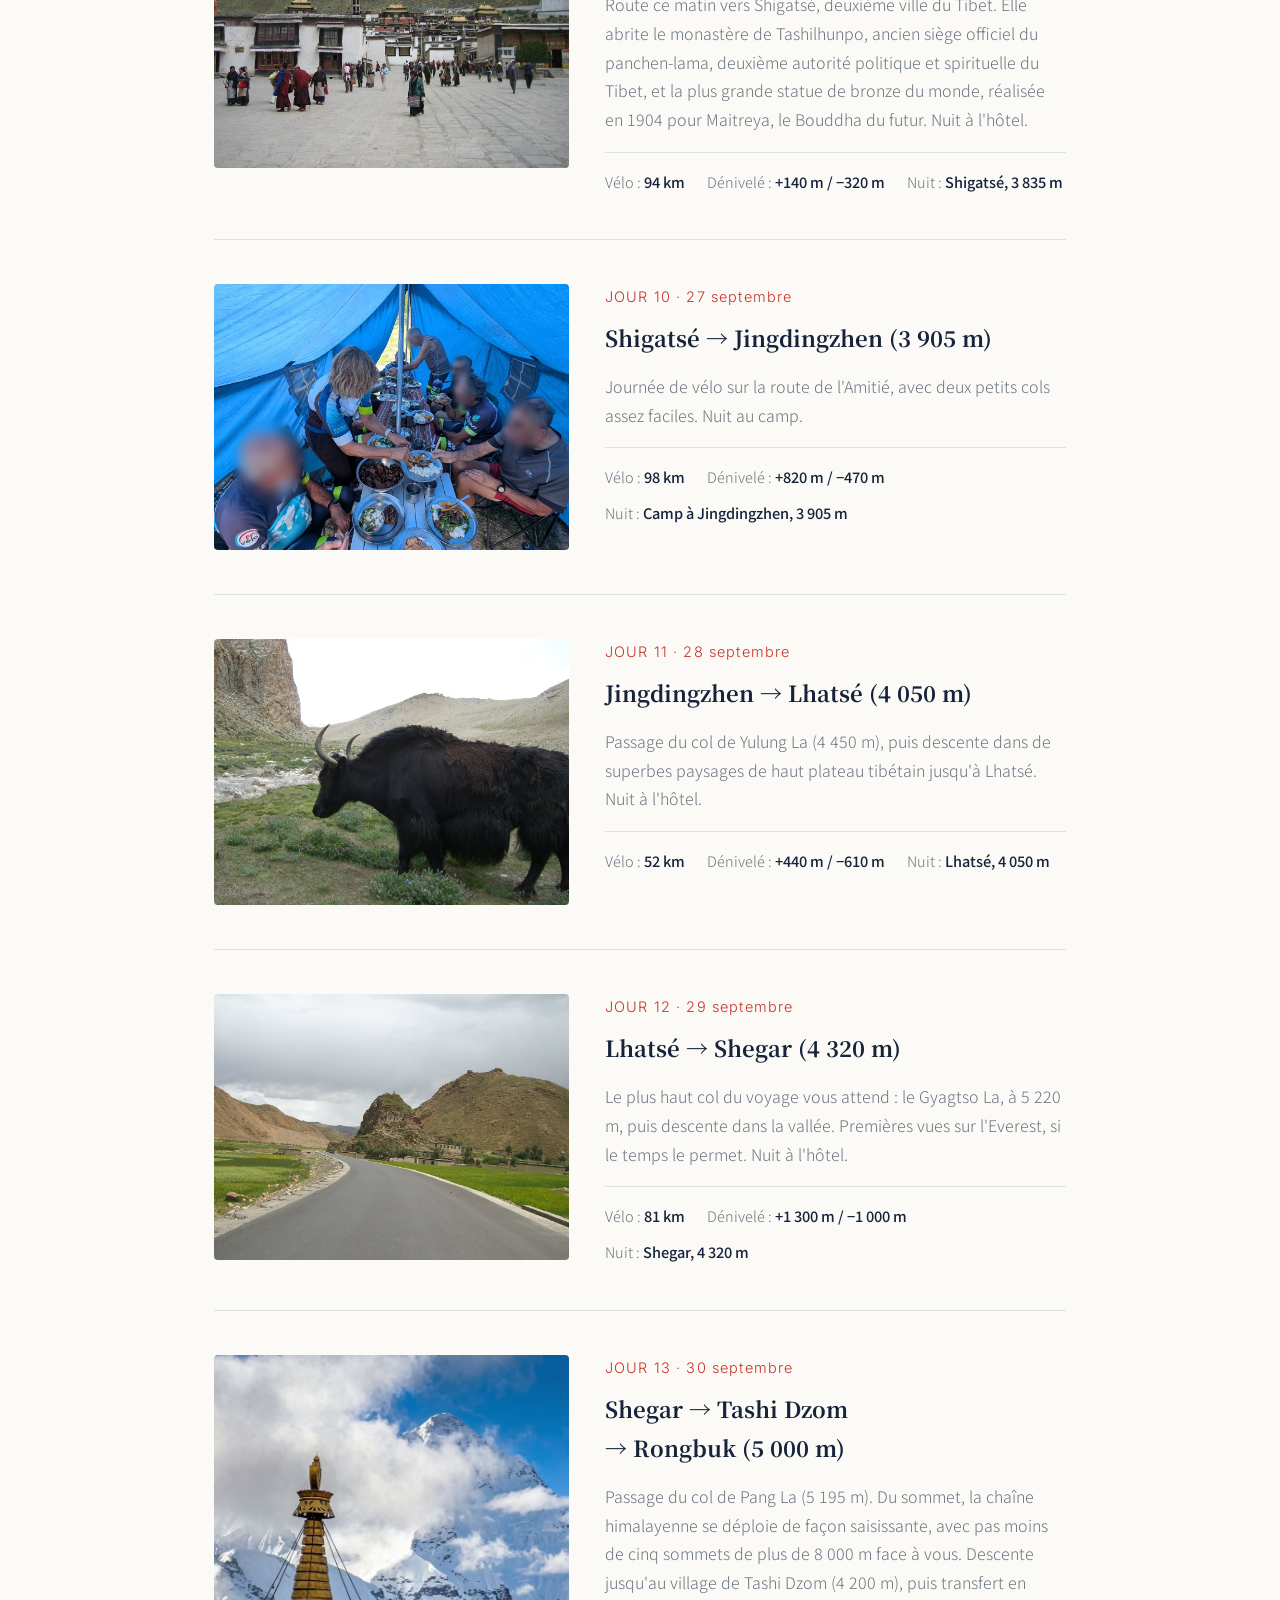
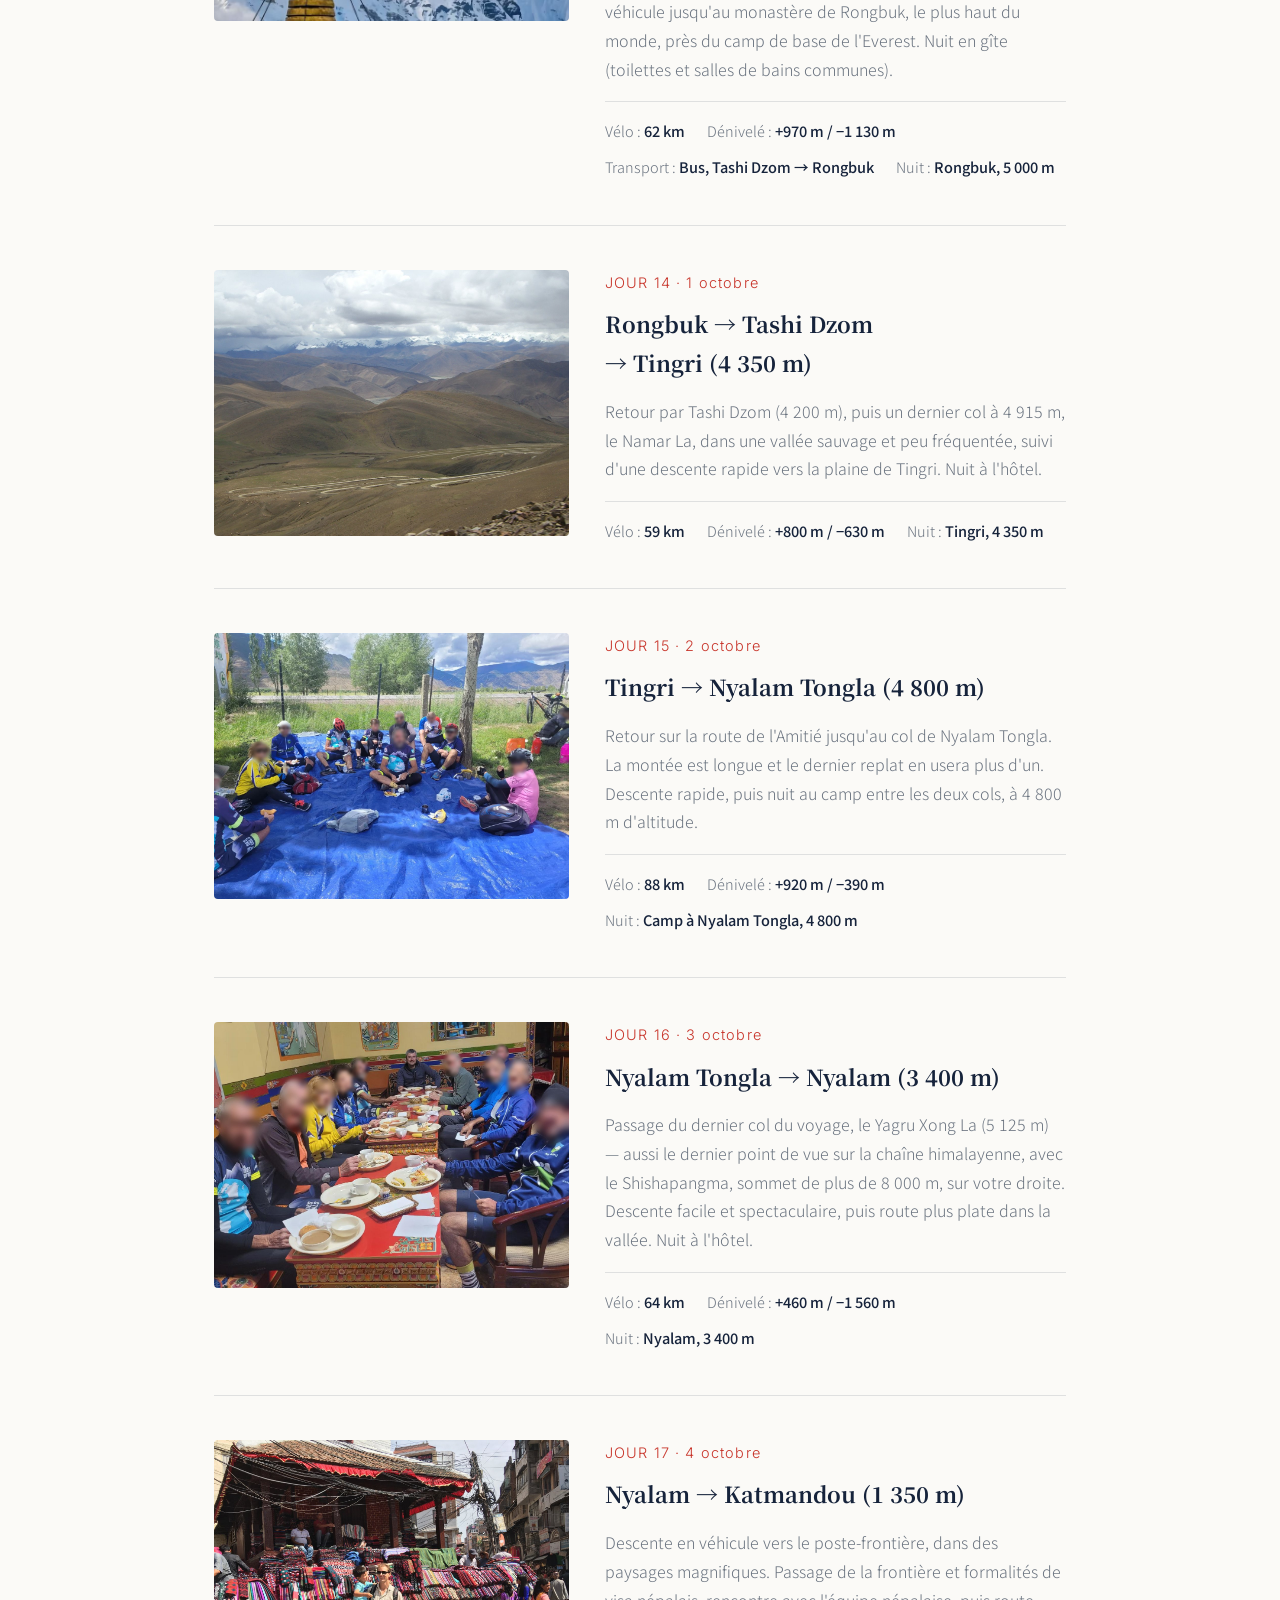
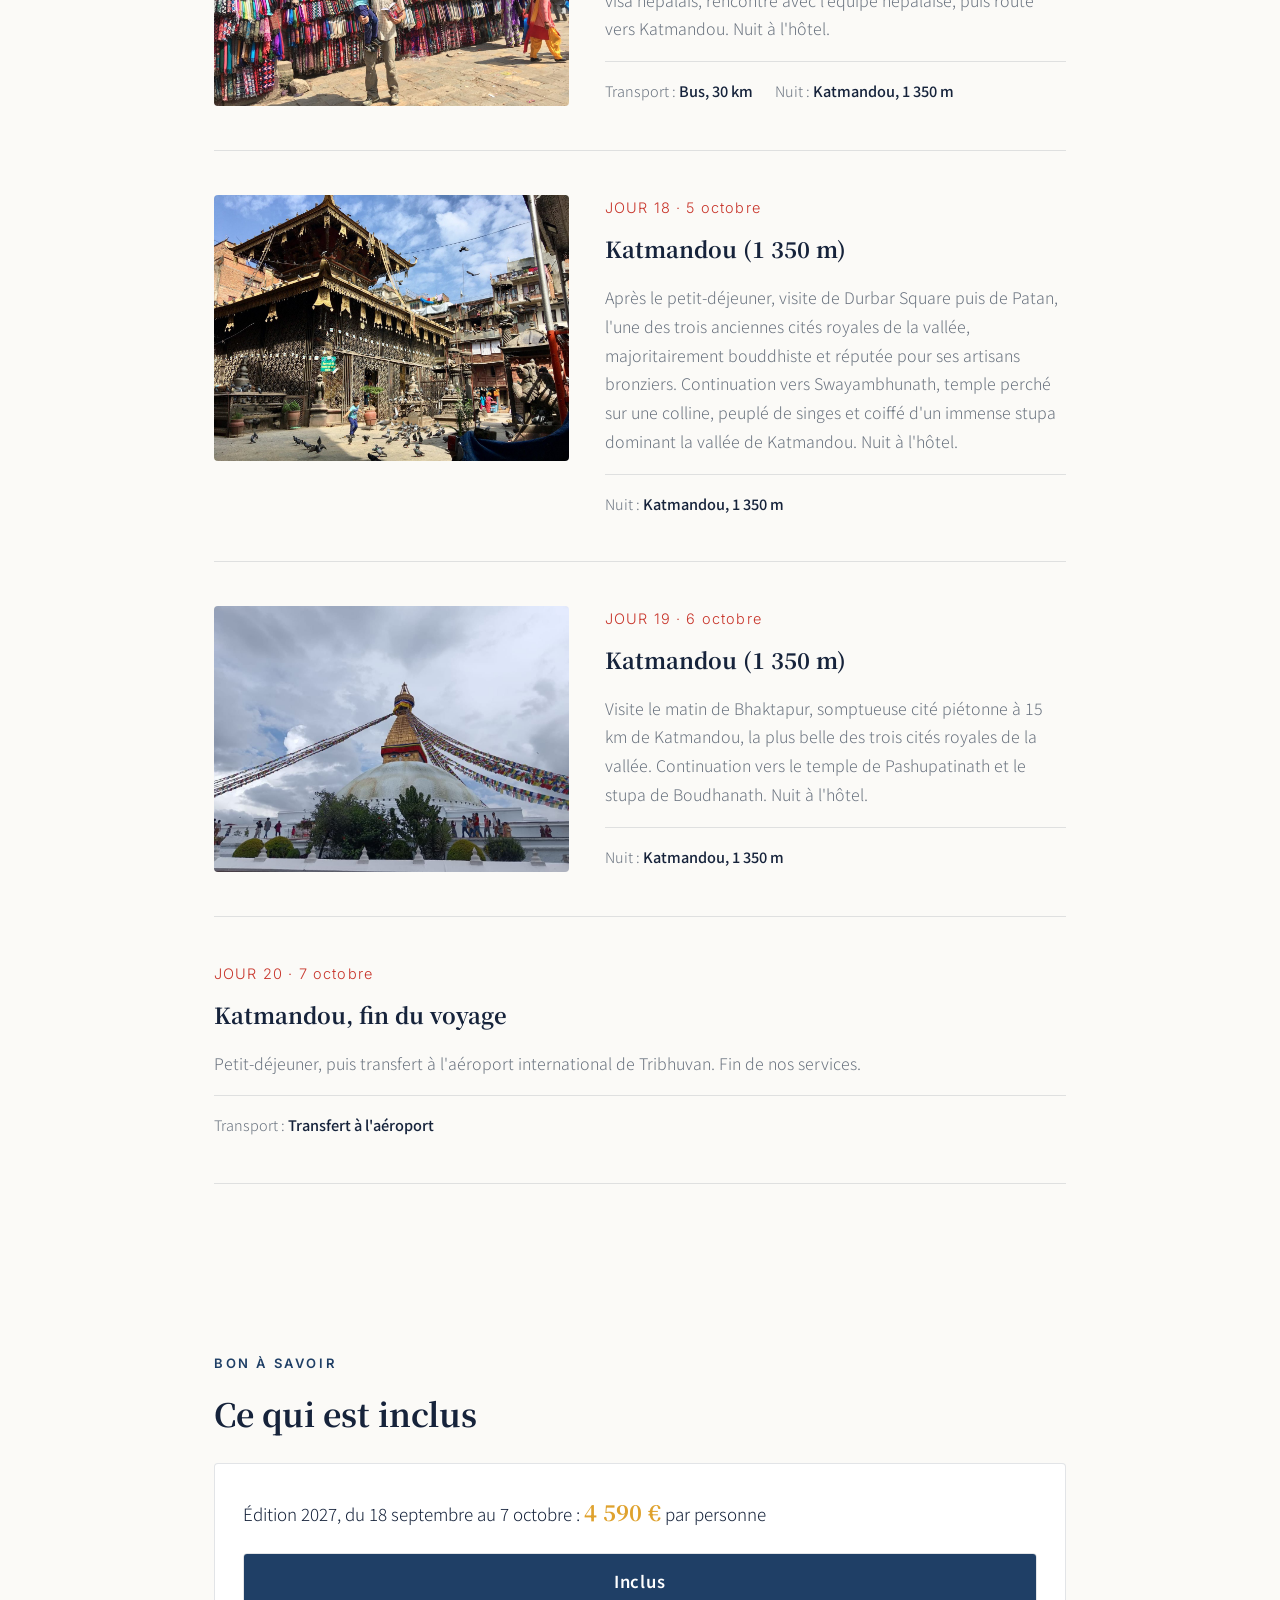
==== commit 9c1a86c4: "Photo 04 (Everest) : nouveau nom de fichier pour contourner le cache Co-Authored-By: Claude Sonnet 5" ====
--- a/index.html
+++ b/index.html
@@ -19,13 +19,13 @@
 <meta property="og:title" content="Lhassa–Katmandou à vélo — 20 jours / 19 nuits | Lost Horizon">
 <meta property="og:description" content="Lhassa–Katmandou à vélo, du 18 septembre au 7 octobre 2027 : une dizaine de cols à plus de 4 000 m, le lac Yamdrok, le camp de base de l&#x27;Everest et la traversée de l&#x27;Himalaya jusqu&#x27;à Katmandou. Départ de Xining. 4 590 € par personne.">
 <meta property="og:url" content="https://lhassa-katmandou.com/">
-<meta property="og:image" content="https://lhassa-katmandou.com/images/photo-11.jpg?v=2">
+<meta property="og:image" content="https://lhassa-katmandou.com/images/photo-11-everest.jpg">
 <meta property="og:locale" content="fr_FR">
 <meta property="og:locale:alternate" content="en_GB">
 <meta name="twitter:card" content="summary_large_image">
 <meta name="twitter:title" content="Lhassa–Katmandou à vélo — 20 jours / 19 nuits | Lost Horizon">
 <meta name="twitter:description" content="Lhassa–Katmandou à vélo, du 18 septembre au 7 octobre 2027 : une dizaine de cols à plus de 4 000 m, le lac Yamdrok, le camp de base de l&#x27;Everest et la traversée de l&#x27;Himalaya jusqu&#x27;à Katmandou. Départ de Xining. 4 590 € par personne.">
-<meta name="twitter:image" content="https://lhassa-katmandou.com/images/photo-11.jpg?v=2">
+<meta name="twitter:image" content="https://lhassa-katmandou.com/images/photo-11-everest.jpg">
 <link rel="preconnect" href="https://fonts.googleapis.com">
 <link rel="preconnect" href="https://fonts.gstatic.com" crossorigin>
 <link rel="stylesheet" href="https://fonts.googleapis.com/css2?family=Noto+Serif+SC:wght@500;700;900&amp;family=Noto+Sans+SC:wght@300;400;500;600;700&amp;family=Inter:wght@500;600&amp;display=swap">
@@ -125,7 +125,7 @@
       "dateModified": "2026-11-09",
       "primaryImageOfPage": {
         "@type": "ImageObject",
-        "url": "https://lhassa-katmandou.com/images/photo-11.jpg?v=2"
+        "url": "https://lhassa-katmandou.com/images/photo-11-everest.jpg"
       }
     },
     {
@@ -134,7 +134,7 @@
       "name": "Lhassa–Katmandou à vélo",
       "description": "Lhassa–Katmandou à vélo, du 18 septembre au 7 octobre 2027 : une dizaine de cols à plus de 4 000 m, le lac Yamdrok, le camp de base de l'Everest et la traversée de l'Himalaya jusqu'à Katmandou. Départ de Xining. 4 590 € par personne.",
       "url": "https://lhassa-katmandou.com/",
-      "image": "https://lhassa-katmandou.com/images/photo-11.jpg?v=2",
+      "image": "https://lhassa-katmandou.com/images/photo-11-everest.jpg",
       "inLanguage": "fr",
       "touristType": [
         "Cycling groups",
@@ -715,7 +715,7 @@
         </div>
       </div>
       <div class="hl-item">
-        <div class="hl-photo"><img loading="lazy" decoding="async" src="/images/photo-11.jpg?v=2" alt="La face nord de l&#x27;Everest depuis Rongbuk" style="object-position:center top"></div>
+        <div class="hl-photo"><img loading="lazy" decoding="async" src="/images/photo-11-everest.jpg" alt="La face nord de l&#x27;Everest depuis Rongbuk" style="object-position:center top"></div>
         <div class="hl-body">
           <div class="hl-num">04</div>
           <h3>Le camp de base de l&#x27;Everest</h3>
